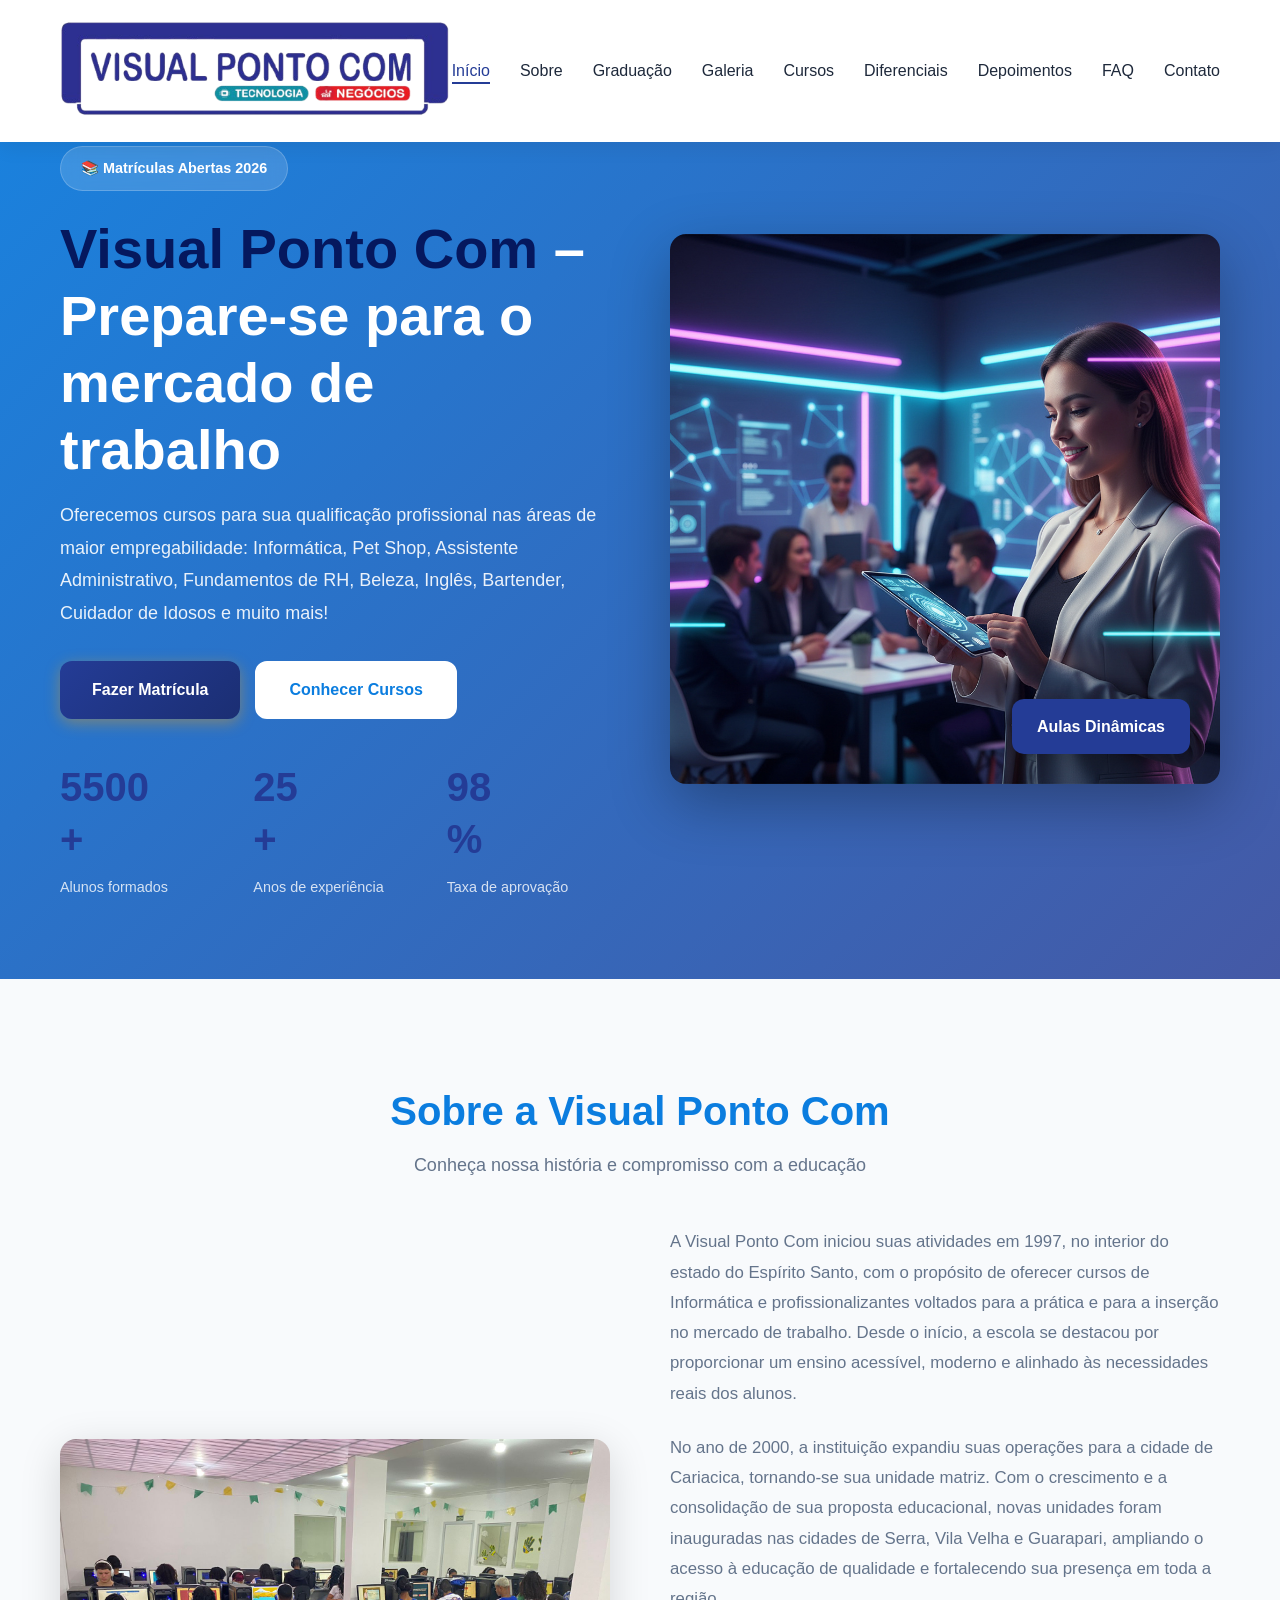
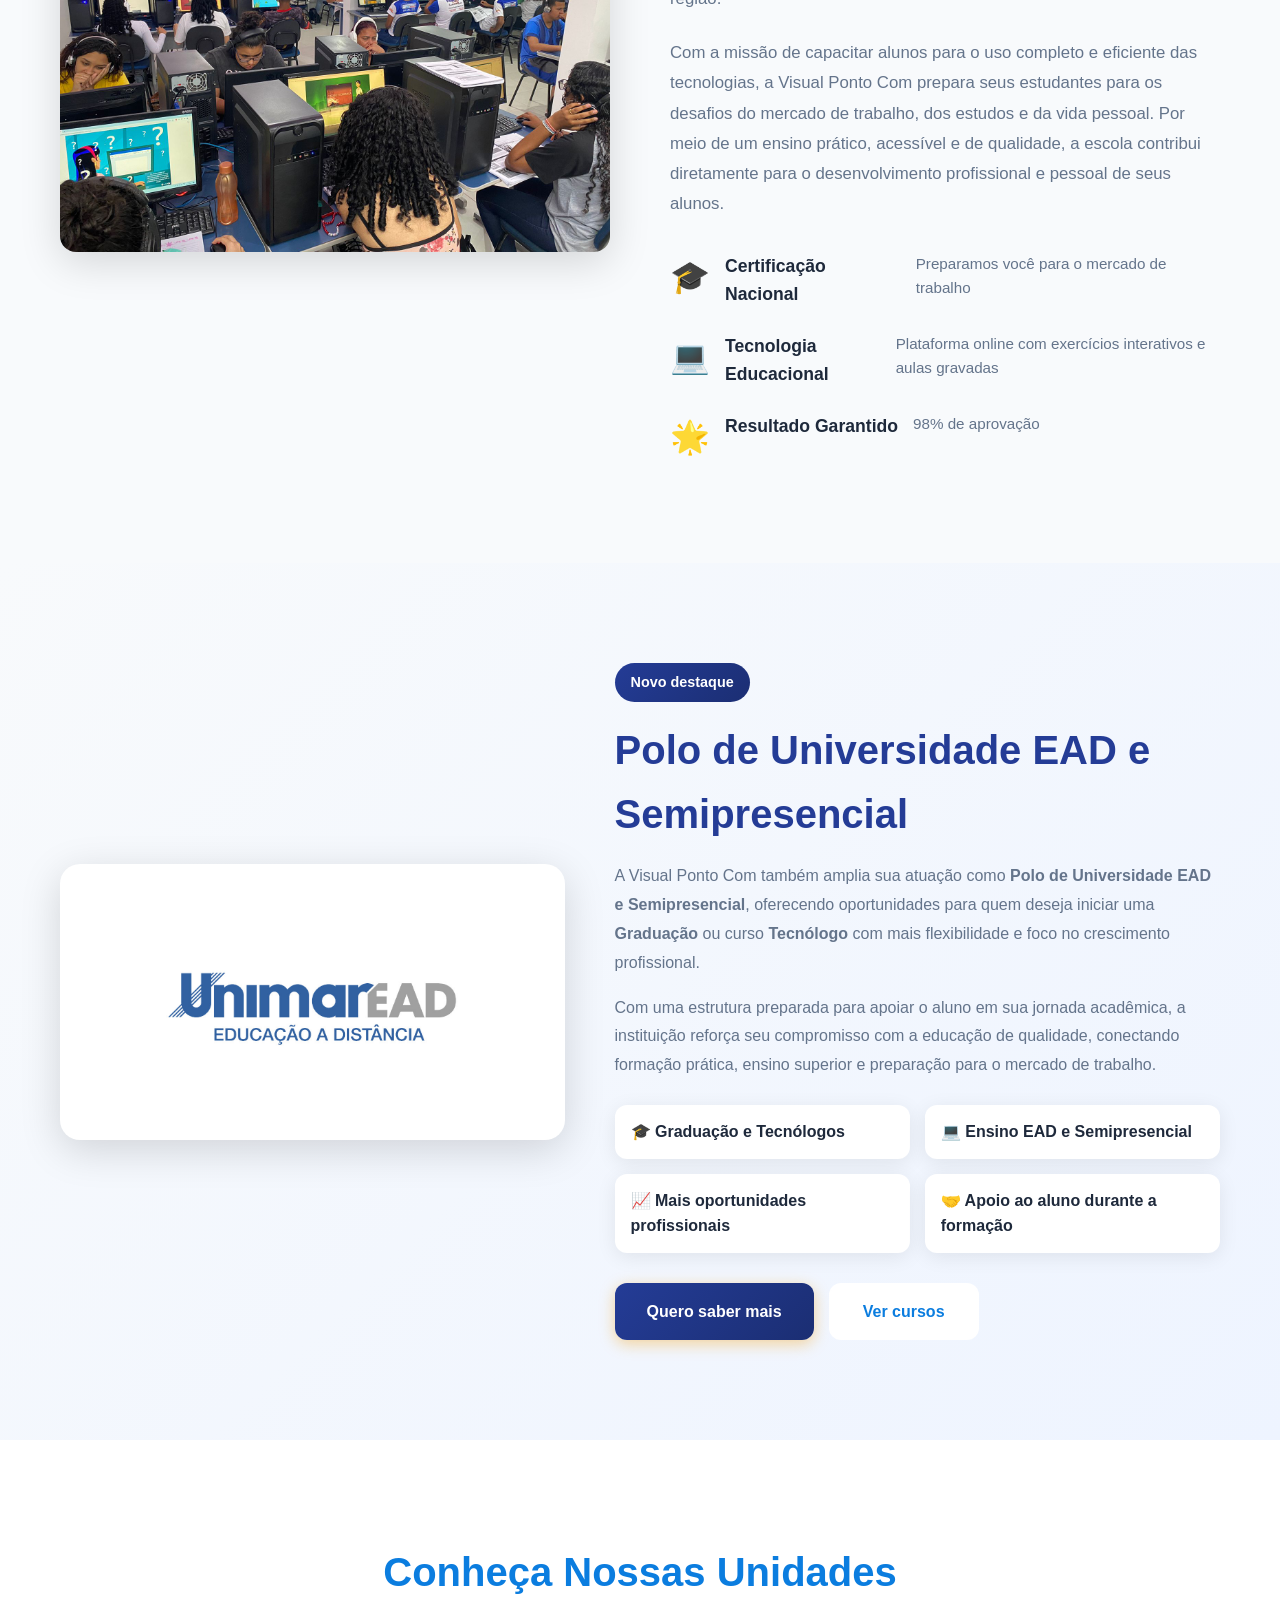
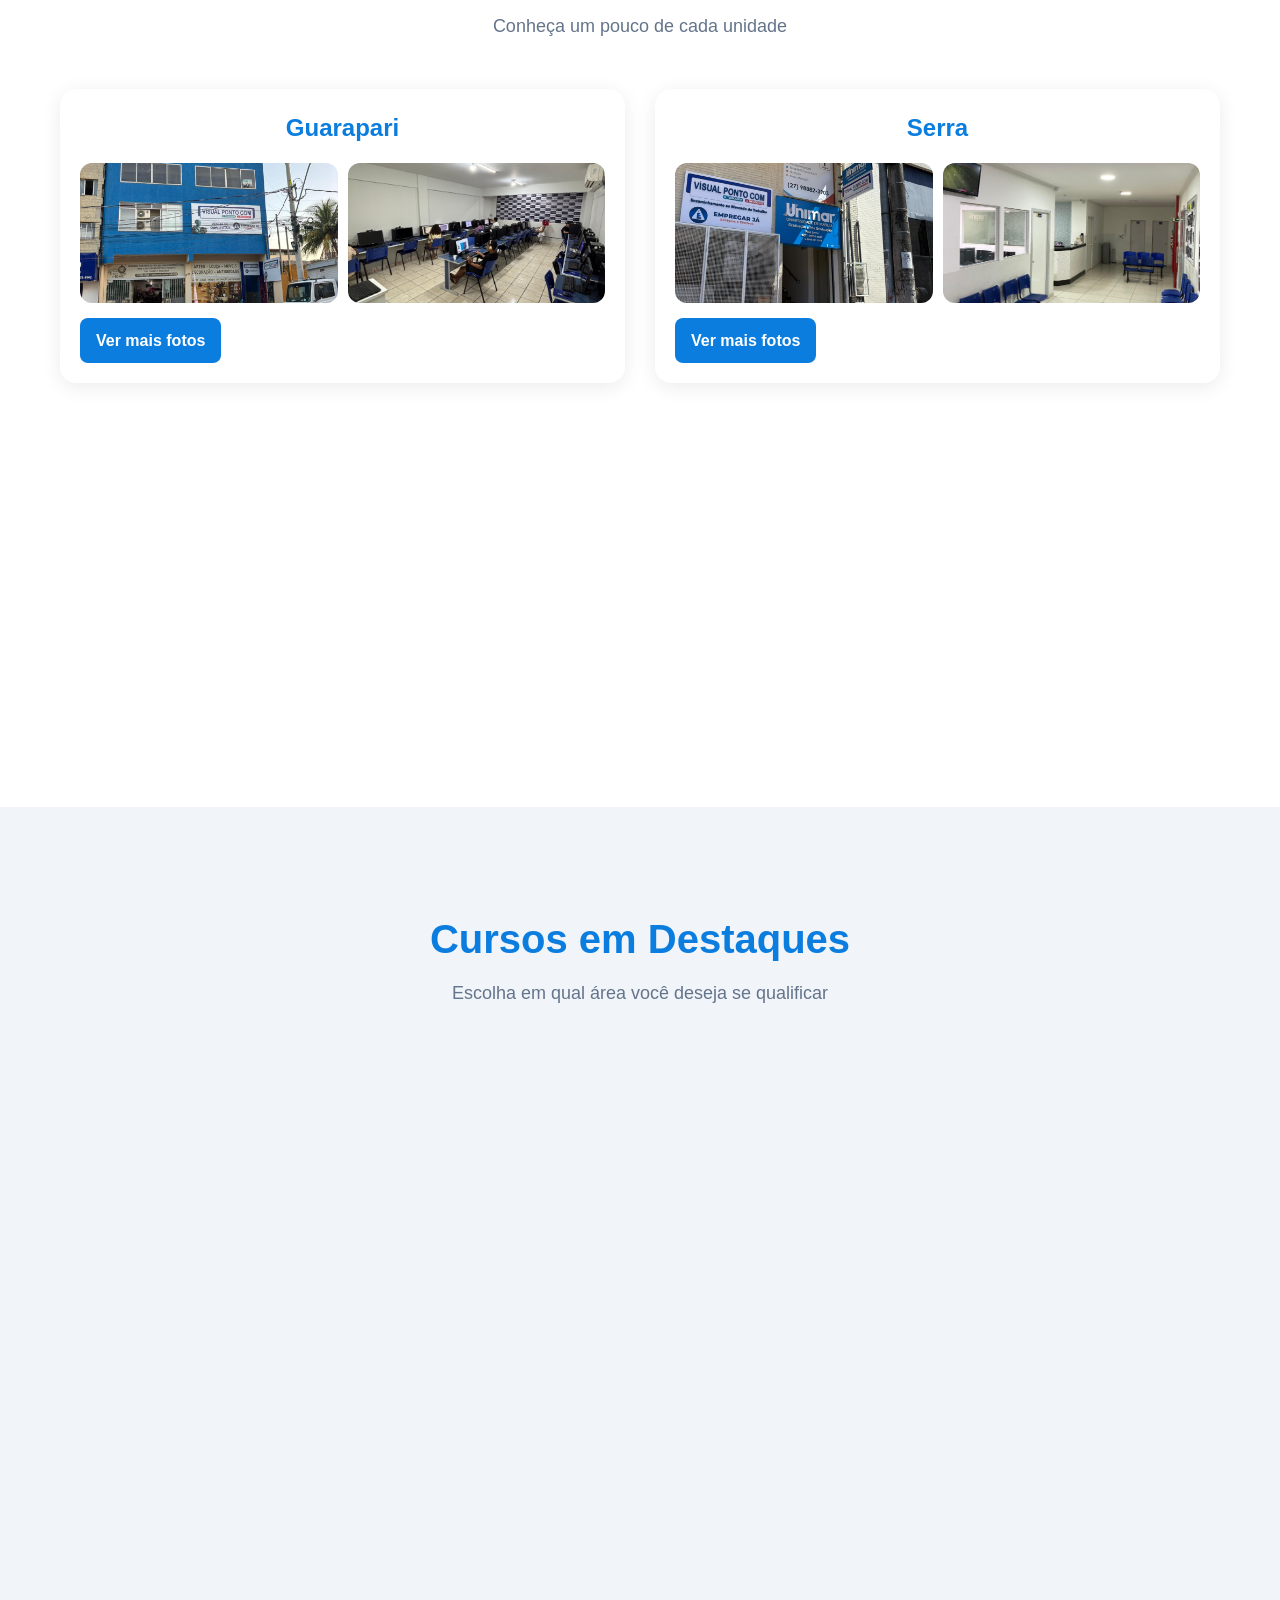
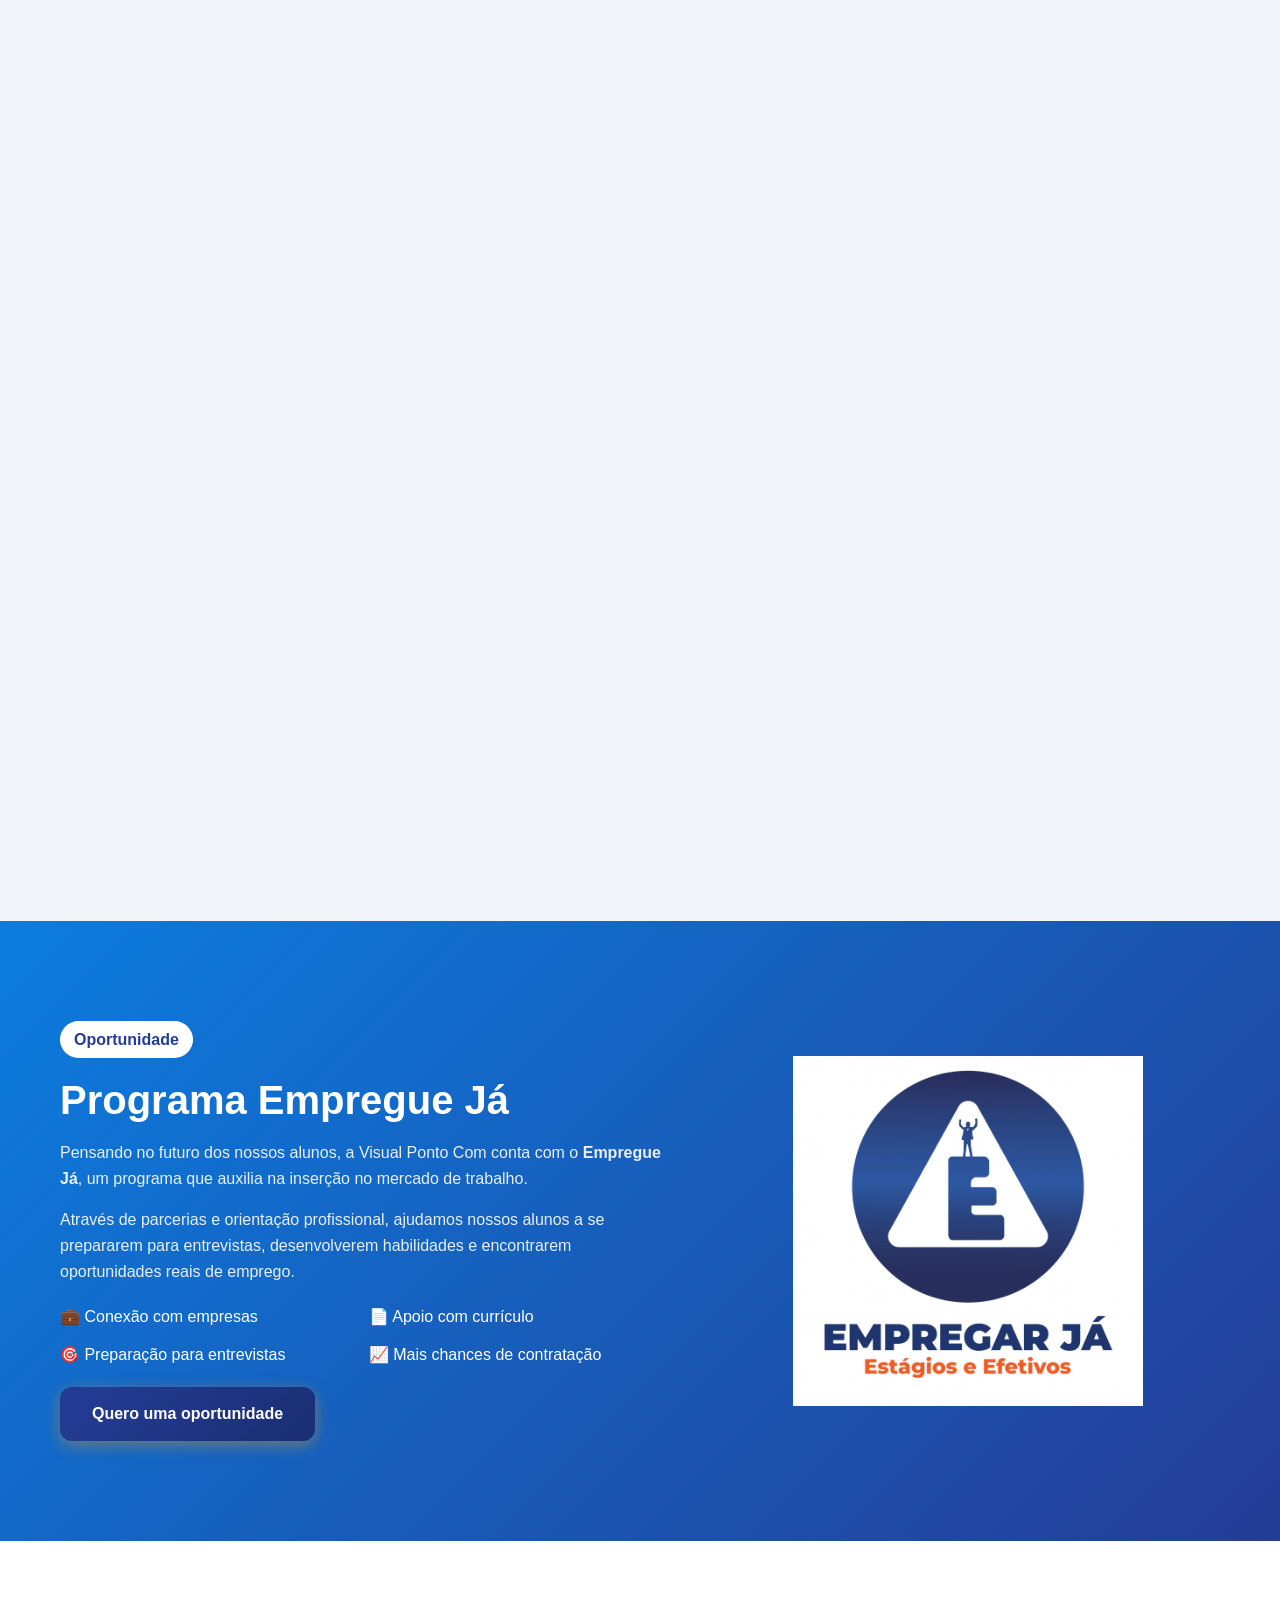
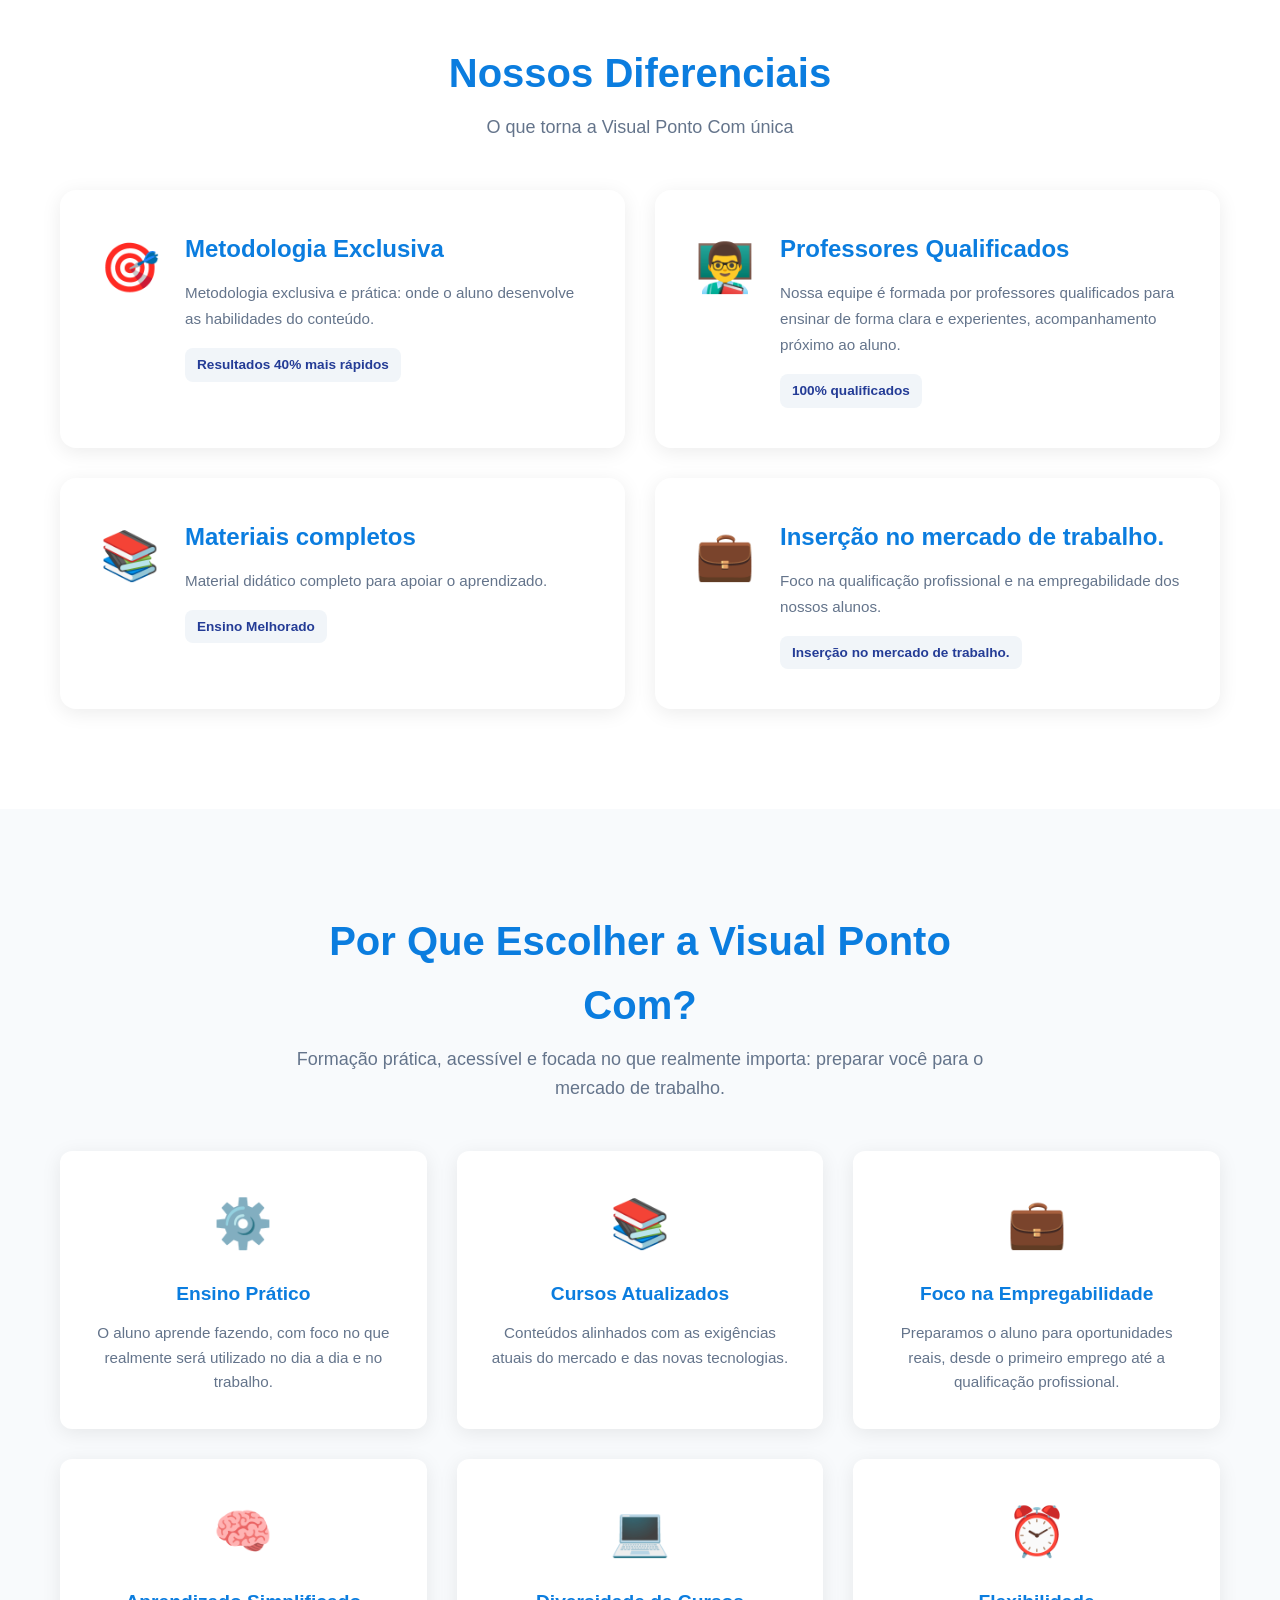
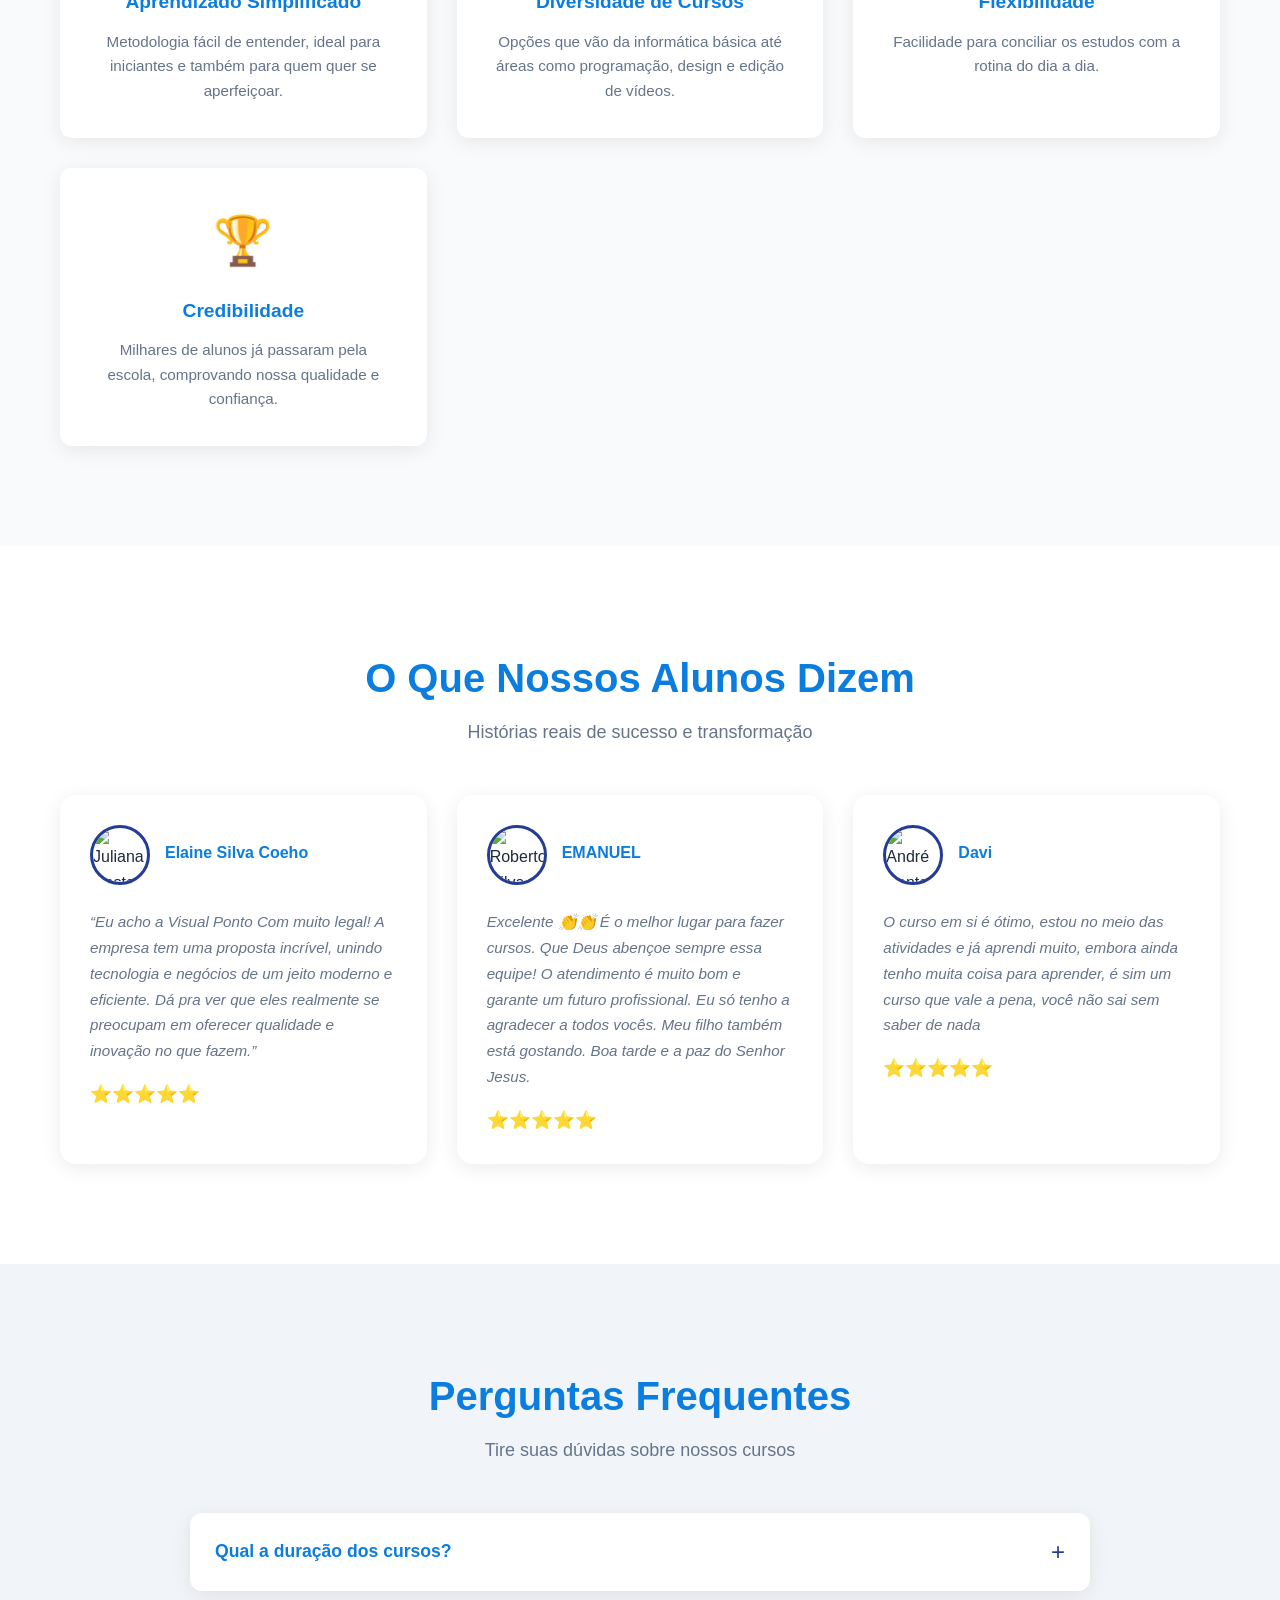
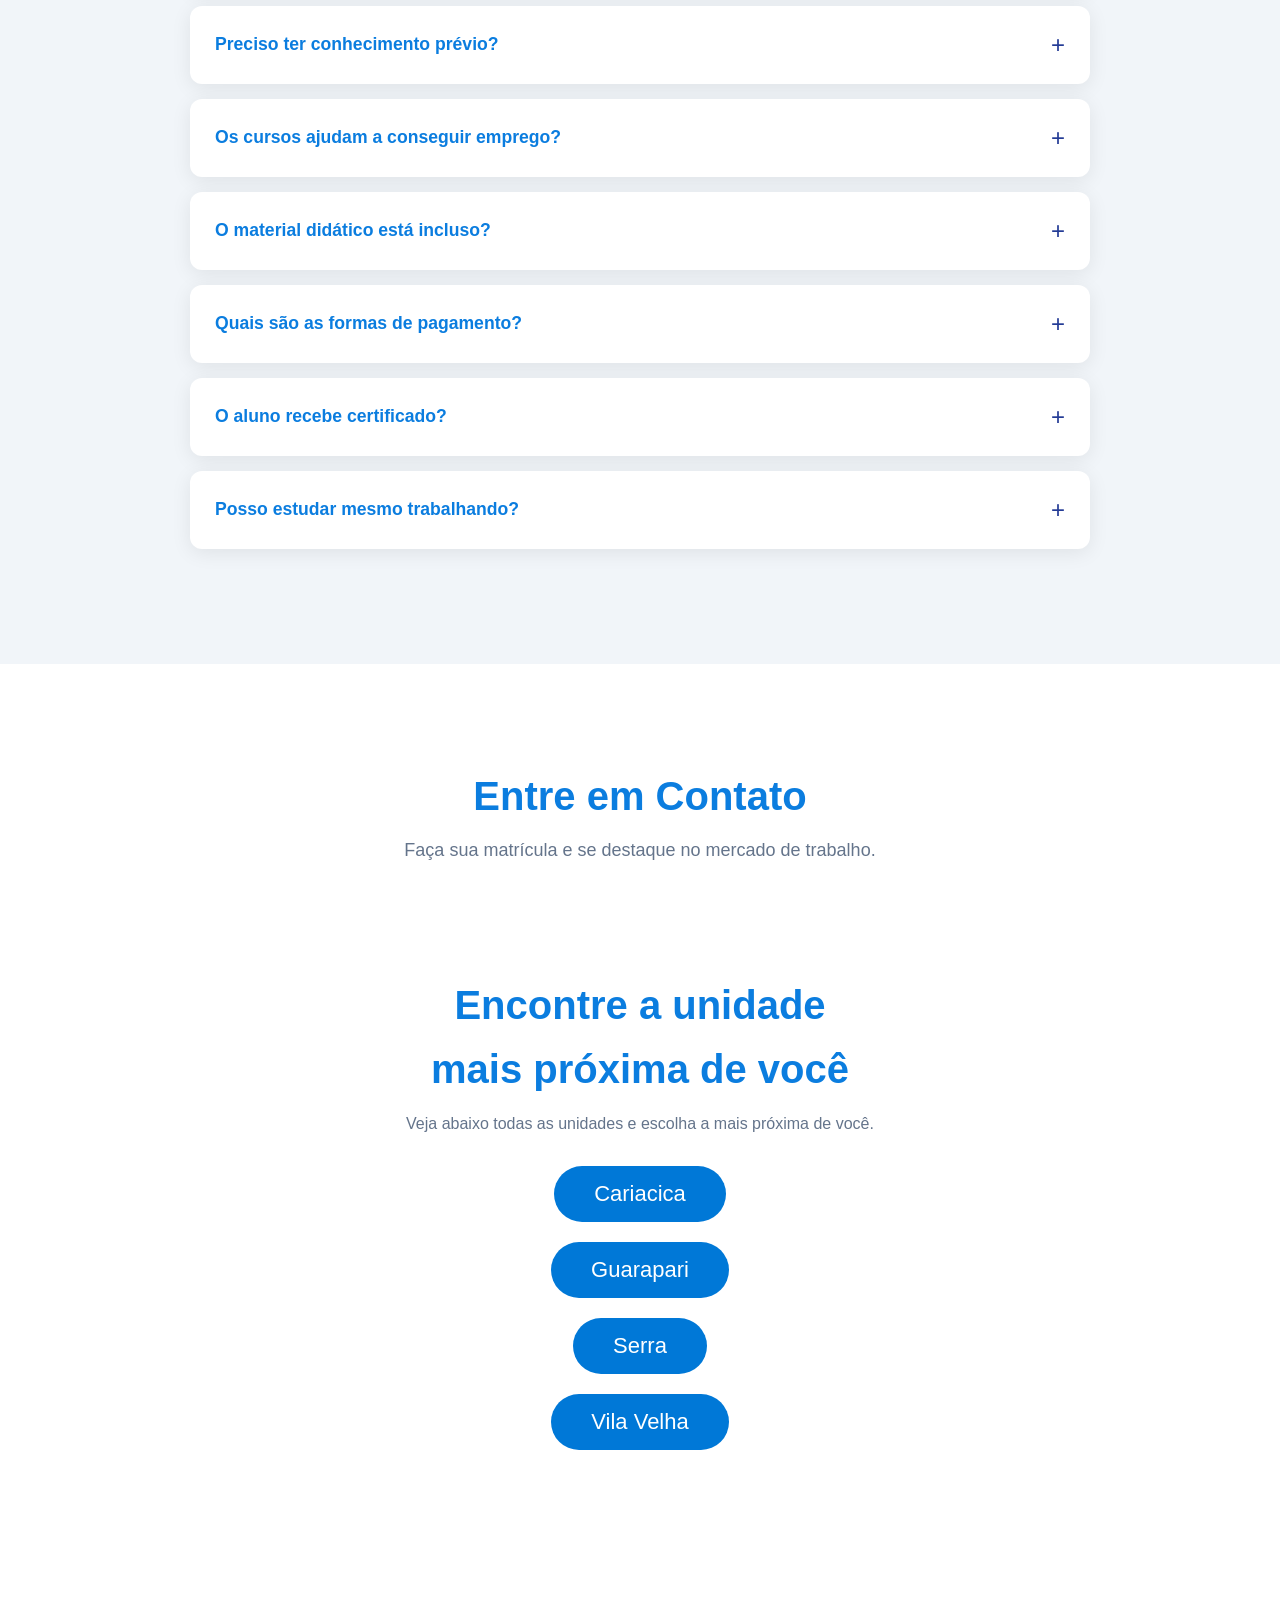
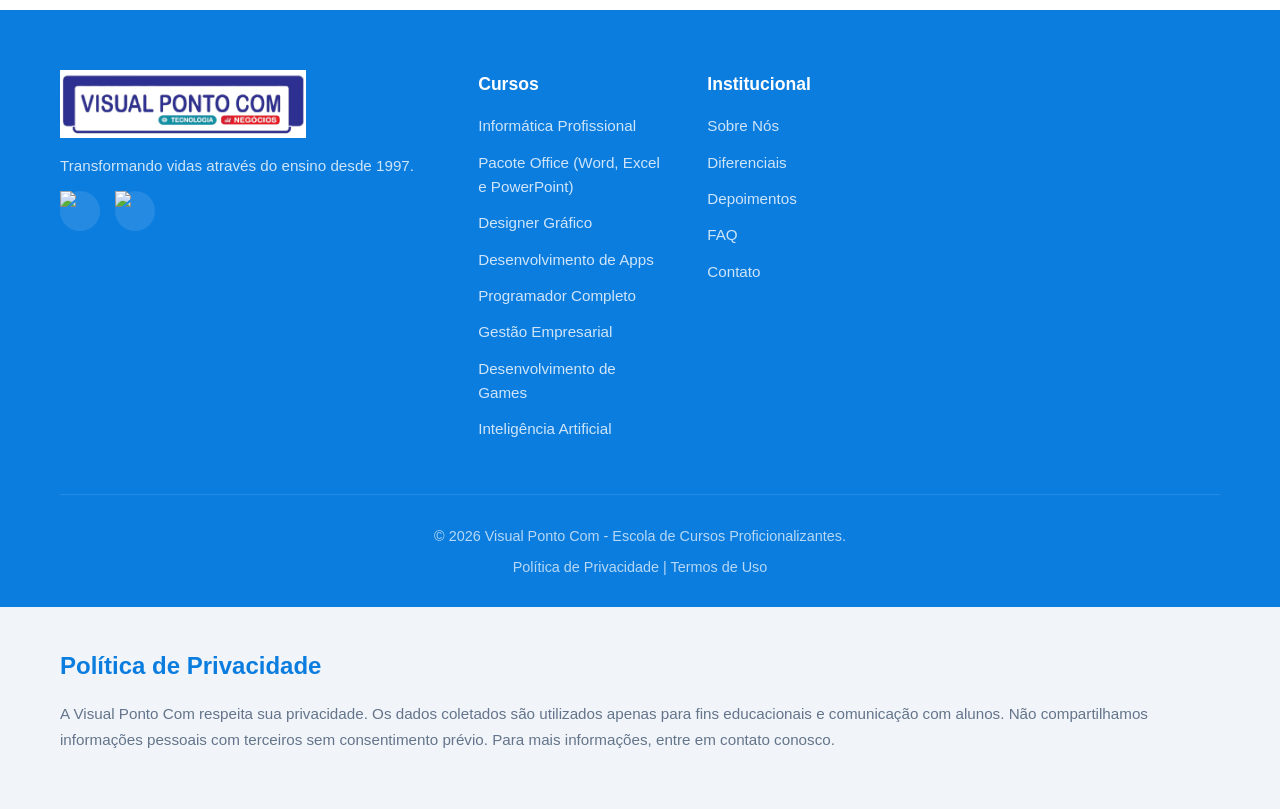
==== index.html @ a36e2332 "correção de erros de portugues" ====
<!DOCTYPE html>
<html lang="pt-BR">

<head>
    <meta charset="UTF-8">
    <meta name="viewport" content="width=device-width, initial-scale=1.0">
    <meta name="description"
        content="Visual Ponto Com - Escola de Cursos Profissionalizantes. Aprenda Inglês, Beleza, Informática, Concursos Públicos, Espanhol e muito mais com metodologia exclusiva e professores qualificados.">
    <title>Visual Ponto Com</title>
    <link rel="stylesheet" href="style.css">
</head>

<body>
    <!-- ========== HEADER ========== -->
    <header class="header" id="header">
        <div class="container">
            <nav class="nav">
                <!-- EDITÁVEL: Nome do negócio/logo -->
                <a href="#inicio" class="logo"> <img class="logo-header" src="img/Logo visual ponto com.png"></a>

                <button class="nav-toggle" id="navToggle" aria-label="Abrir menu">
                    <span></span>
                    <span></span>
                    <span></span>
                </button>

                <ul class="nav-menu" id="navMenu">
                    <li><a href="#inicio">Início</a></li>
                    <li><a href="#sobre">Sobre</a></li>
                    <li><a href="#polo-ead">Graduação</a></li>
                    <li><a href="#galeria">Galeria</a></li>
                    <li><a href="#servicos">Cursos</a></li>
                    <li><a href="#destaques">Diferenciais</a></li>
                    <li><a href="#depoimentos">Depoimentos</a></li>
                    <li><a href="#faq">FAQ</a></li>
                    <li><a href="#contato">Contato</a></li>
                </ul>
            </nav>
        </div>
    </header>

    <!-- ========== HERO ========== -->
    <!-- Hero com imagem de fundo em tela cheia -->
    <section class="hero" id="inicio">
        <!-- Imagem de fundo do hero -->
        <div class="hero-background">
            <!-- EDITÁVEL: Troque a URL da imagem pela sua própria -->
            <img src="https://images.unsplash.com/photo-1523050854058-8df90110c9f1?w=1920&q=80"
                alt="Estudantes aprendendo cursos" class="hero-bg-image">
            <div class="hero-overlay"></div>
        </div>
        <div class="container">
            <div class="hero-content">
                <br>
                <div class="hero-badge">📚 Matrículas Abertas 2026</div>
                <!-- EDITÁVEL: Título principal -->
                <h1> <strong class="titulo"> Visual Ponto Com </strong>– Prepare-se para o mercado de trabalho</h1>
                <!-- EDITÁVEL: Subtítulo -->
                <p class="hero-subtitle">Oferecemos cursos para sua qualificação profissional
                    nas áreas de maior empregabilidade: Informática,
                    Pet Shop, Assistente Administrativo,
                    Fundamentos de RH, Beleza,
                    Inglês, Bartender, Cuidador de Idosos e muito mais!</p>
                <div class="hero-buttons">
                    <a href="#contato" class="btn btn-primary">Fazer Matrícula</a>
                    <a href="#servicos" class="btn btn-secondary">Conhecer Cursos</a>
                </div>
                <div class="hero-stats">
                    <div class="stat">
                        <span class="stat-number" data-target="5500">0</span><span>+</span>
                        <span class="stat-label">Alunos formados</span>
                    </div>
                    <div class="stat">
                        <span class="stat-number" data-target="25">0</span><span>+</span>
                        <span class="stat-label">Anos de experiência</span>
                    </div>
                    <div class="stat">
                        <span class="stat-number" data-target="98">0</span><span>%</span>
                        <span class="stat-label">Taxa de aprovação</span>
                    </div>
                </div>
            </div>
            <div class="hero-visual">
                <!-- Imagem circular em destaque -->
                <div class="hero-image-container">
                    <img src="img/Img principal.jpg" alt="Estudantes em sala de aula" class="hero-main-image">
                    <div class="floating-badge">Aulas Dinâmicas</div>
                </div>
            </div>
        </div>
    </section>

    <!-- ========== SOBRE ========== -->
    <!-- Seção sobre com imagem do estabelecimento -->
    <section class="sobre" id="sobre">
        <div class="container">
            <div class="section-header">
                <h2>Sobre a Visual Ponto Com</h2>
                <p>Conheça nossa história e compromisso com a educação</p>
            </div>
            <div class="sobre-content">
                <!-- Imagem da escola/professores -->
                <div class="sobre-image">
                    <!-- EDITÁVEL: Imagem do estabelecimento ou equipe -->
                    <img src="img/Sobre.jpeg" alt="Professores e alunos na Global Languages">
                </div>
                <div class="sobre-info">
                    <div class="sobre-text">
                        <!-- EDITÁVEL: Texto sobre o negócio -->
                        <p>A Visual Ponto Com iniciou suas atividades em 1997, no interior do estado do Espírito Santo,
                            com o propósito de oferecer cursos de Informática e profissionalizantes voltados para a
                            prática e para a inserção no mercado de trabalho. Desde o início, a escola se destacou por
                            proporcionar um ensino acessível, moderno e alinhado às necessidades reais dos alunos.</p>
                        <p>No ano de 2000, a instituição expandiu suas operações para a cidade de Cariacica, tornando-se
                            sua unidade matriz. Com o crescimento e a consolidação de sua proposta educacional, novas
                            unidades foram inauguradas nas cidades de Serra, Vila Velha e Guarapari, ampliando o acesso
                            à educação de qualidade e fortalecendo sua presença em toda a região.</p>
                        <p>Com a missão de capacitar alunos para o uso completo e eficiente das tecnologias, a Visual
                            Ponto Com prepara seus estudantes para os desafios do mercado de trabalho, dos estudos e da
                            vida pessoal. Por meio de um ensino prático, acessível e de qualidade, a escola contribui
                            diretamente para o desenvolvimento profissional e pessoal de seus alunos.</p>
                    </div>
                    <div class="sobre-features">
                        <div class="feature">
                            <div class="feature-icon">🎓</div>
                            <h3>Certificação Nacional</h3>
                            <p>Preparamos você para o mercado de trabalho</p>
                        </div>
                        <div class="feature">
                            <div class="feature-icon">💻</div>
                            <h3>Tecnologia Educacional</h3>
                            <p>Plataforma online com exercícios interativos e aulas gravadas</p>
                        </div>
                        <div class="feature">
                            <div class="feature-icon">🌟</div>
                            <h3>Resultado Garantido</h3>
                            <p>98% de aprovação</p>
                        </div>
                    </div>
                </div>
            </div>
        </div>
    </section>

    <!-- ========== POLO EAD ========== -->
    <section class="polo-ead" id="polo-ead">
        <div class="container">
            <div class="polo-ead-content">
                <div class="polo-ead-image">
                    <img src="img/Unimar.jpg" alt="Polo de Universidade EAD e Semipresencial">
                </div>

                <div class="polo-ead-info">
                    <span class="polo-ead-badge">Novo destaque</span>
                    <h2>Polo de Universidade EAD e Semipresencial</h2>

                    <p>
                        A Visual Ponto Com também amplia sua atuação como <strong>Polo de Universidade EAD e
                            Semipresencial</strong>,
                        oferecendo oportunidades para quem deseja iniciar uma <strong>Graduação</strong> ou curso
                        <strong>Tecnólogo</strong> com mais flexibilidade e foco no crescimento profissional.
                    </p>

                    <p>
                        Com uma estrutura preparada para apoiar o aluno em sua jornada acadêmica, a instituição reforça
                        seu compromisso com a educação de qualidade, conectando formação prática, ensino superior e
                        preparação para o mercado de trabalho.
                    </p>

                    <div class="polo-ead-topicos">
                        <div class="topico">🎓 Graduação e Tecnólogos</div>
                        <div class="topico">💻 Ensino EAD e Semipresencial</div>
                        <div class="topico">📈 Mais oportunidades profissionais</div>
                        <div class="topico">🤝 Apoio ao aluno durante a formação</div>
                    </div>

                    <div class="polo-ead-buttons">
                        <a href="#contato" class="btn btn-primary">Quero saber mais</a>
                        <a href="#servicos" class="btn btn-secondary">Ver cursos</a>
                    </div>
                </div>
            </div>
        </div>
    </section>

    <!-- ========== GALERIA ========== -->
    <section class="galeria" id="galeria">
        <div class="container">
            <div class="section-header">
                <h2>Conheça Nossas Unidades</h2>
                <p>Conheça um pouco de cada unidade</p>
            </div>

            <div class="polos-grid">

                <!-- Polo Guarapari -->
                <div class="polo-card">
                    <h3>Guarapari</h3>
                    <div class="mini-galeria" id="galeria-guarapari"></div>
                    <a href="galeria.html#guarapari" class="btn-ver-mais">Ver mais fotos</a>
                </div>

                <!-- Polo Serra -->
                <div class="polo-card">
                    <h3>Serra</h3>
                    <div class="mini-galeria" id="galeria-serra"></div>
                    <a href="galeria.html#serra" class="btn-ver-mais">Ver mais fotos</a>
                </div>

                <!-- Polo Cariacica -->
                <div class="polo-card">
                    <h3>Cariacica</h3>
                    <div class="mini-galeria" id="galeria-cariacica"></div>
                    <a href="galeria.html#cariacica" class="btn-ver-mais">Ver mais fotos</a>
                </div>

                <!-- Polo Vila Velha -->
                <div class="polo-card">
                    <h3>Vila Velha</h3>
                    <div class="mini-galeria" id="galeria-vilavelha"></div>
                    <a href="galeria.html#vilavelha" class="btn-ver-mais">Ver mais fotos</a>
                </div>

            </div>
        </div>
    </section>

    <!-- ========== SERVIÇOS / CURSOS ========== -->
    <!-- Cards de cursos com imagens reais -->
    <section class="servicos" id="servicos">
        <div class="container">
            <div class="section-header">
                <h2>Cursos em Destaques</h2>
                <p>Escolha em qual área você deseja se qualificar</p>
            </div>
            <div class="servicos-grid">
                <!-- EDITÁVEL: Cards de cursos com imagens -->
                <div class="servico-card">
                    <div class="servico-image">
                        <!-- EDITÁVEL: Imagem do curso -->
                        <img src="img/Informatica Proficional.png" alt="Curso de Informática Profissional">
                    </div>
                    <div class="servico-content">
                        <h3>Informática Profissional</h3>
                        <p>Formação completa para quem deseja dominar o uso do computador, desde o básico até
                            ferramentas essenciais para o dia a dia e trabalho.</p>

                    </div>
                </div>
                <div class="servico-card">
                    <div class="servico-image">
                        <img src="img/Pacote office.png" alt="Curso do Pacote Office">
                    </div>
                    <div class="servico-content">
                        <h3>Pacote Office (Word, Excel e PowerPoint)</h3>
                        <p>Desenvolvimento de habilidades para criação de documentos, planilhas e apresentações
                            profissionais.</p>

                    </div>
                </div>
                <div class="servico-card">
                    <div class="servico-image">
                        <img src="img/designer grafico.png" alt="Curso de Edição de Vídeo">
                    </div>
                    <div class="servico-content">
                        <h3>Designer Gráfico</h3>
                        <p>Curso voltado para produção e edição de vídeos para redes sociais, empresas e projetos
                            pessoais.</p>

                    </div>
                </div>

                <div class="servico-card">
                    <div class="servico-image">
                        <img src="img/Desenvolvedor de aplicativos.png" alt="Curso de Desenvolvimento de Apps">
                    </div>
                    <div class="servico-content">
                        <h3>Desenvolvimento de Apps</h3>
                        <p>Aprenda lógica de programação e desenvolvimento mobile com tecnologias como Cordova, Angular
                            e Ionic.</p>
                    </div>
                </div>
                <div class="servico-card">
                    <div class="servico-image">
                        <img src="img/Programador completo.png" alt="Curso de Programador">
                    </div>
                    <div class="servico-content">
                        <h3>Programador Completo</h3>
                        <p>Do básico ao avançado, aprenda a criar sistemas e aplicações com aulas práticas e certificado
                            reconhecido.</p>
                    </div>
                </div>
                <div class="servico-card">
                    <div class="servico-image">
                        <img src="img/Gestao empresarial.png" alt="Curso de Gestão Empresarial">
                    </div>
                    <div class="servico-content">
                        <h3>Gestão Empresarial</h3>
                        <p>Desenvolva habilidades administrativas, pacote Office e gestão de negócios com foco no
                            mercado de trabalho.</p>
                    </div>
                </div>
                <div class="servico-card">
                    <div class="servico-image">
                        <img src="img/Programador de games.png" alt="Curso de Games">
                    </div>
                    <div class="servico-content">
                        <h3>Desenvolvimento de Games</h3>
                        <p>Aprenda a criar jogos e desenvolva habilidades como lógica, criatividade e trabalho em
                            equipe.</p>
                    </div>
                </div>
                <div class="servico-card">
                    <div class="servico-image">
                        <img src="img/IA.png" alt="Curso de Inteligência Artificial">
                    </div>
                    <div class="servico-content">
                        <h3>Inteligência Artificial</h3>
                        <p>Aprenda a usar ferramentas de IA para aumentar produtividade e aplicar no mercado de
                            trabalho.</p>
                    </div>
                </div>



            </div>
        </div>
        </div>


    </section>
    <!-- ========== EMPREGUE JÁ ========== -->
    <section class="empregue-ja" id="empregue-ja">
        <div class="container">
            <div class="empregue-content">

                <div class="empregue-info">
                    <span class="empregue-badge">Oportunidade</span>
                    <h2>Programa Empregue Já</h2>

                    <p>
                        Pensando no futuro dos nossos alunos, a Visual Ponto Com conta com o
                        <strong>Empregue Já</strong>, um programa que auxilia na inserção no mercado de trabalho.
                    </p>

                    <p>
                        Através de parcerias e orientação profissional, ajudamos nossos alunos a
                        se prepararem para entrevistas, desenvolverem habilidades e encontrarem
                        oportunidades reais de emprego.
                    </p>

                    <div class="empregue-topicos">
                        <div>💼 Conexão com empresas</div>
                        <div>📄 Apoio com currículo</div>
                        <div>🎯 Preparação para entrevistas</div>
                        <div>📈 Mais chances de contratação</div>
                    </div>

                    <a href="#contato" class="btn btn-primary">Quero uma oportunidade</a>
                </div>

                <div class="empregue-image">
                    <img src="img/empregue ja.jpeg" alt="Programa Empregue Já">
                </div>

            </div>
        </div>
    </section>

    <!-- ========== DIFERENCIAIS ========== -->
    <!-- Seção de diferenciais -->
    <section class="destaques" id="destaques">
        <div class="container">
            <div class="section-header">
                <h2>Nossos Diferenciais</h2>
                <p>O que torna a Visual Ponto Com única</p>
            </div>
            <div class="destaques-grid">
                <div class="destaque-card">
                    <div class="destaque-icon">🎯</div>
                    <div class="destaque-content">
                        <h3>Metodologia Exclusiva</h3>
                        <p>Metodologia exclusiva e prática: onde o aluno desenvolve as habilidades do conteúdo.</p>
                        <span class="destaque-badge">Resultados 40% mais rápidos</span>
                    </div>
                </div>
                <div class="destaque-card">
                    <div class="destaque-icon">👨‍🏫</div>
                    <div class="destaque-content">
                        <h3>Professores Qualificados</h3>
                        <p>Nossa equipe é formada por professores qualificados para ensinar de forma clara e
                            experientes, acompanhamento próximo ao aluno.</p>
                        <span class="destaque-badge">100% qualificados</span>
                    </div>
                </div>

                <div class="destaque-card">
                    <div class="destaque-icon">📚</div>
                    <div class="destaque-content">
                        <h3>Materiais completos</h3>
                        <p>Material didático completo para apoiar o aprendizado.</p>
                        <span class="destaque-badge">Ensino Melhorado</span>
                    </div>
                </div>
                <div class="destaque-card">
                    <div class="destaque-icon">💼</div>
                    <div class="destaque-content">
                        <h3>Inserção no mercado de trabalho.</h3>
                        <p>Foco na qualificação profissional e na empregabilidade dos nossos alunos.</p>
                        <span class="destaque-badge">Inserção no mercado de trabalho.</span>
                    </div>
                </div>
            </div>
        </div>
    </section>

    <!-- ========== BENEFÍCIOS ========== -->
    <section class="beneficios">
        <div class="container">

            <div class="section-header">
                <h2>Por Que Escolher a Visual Ponto Com?</h2>
                <p>Formação prática, acessível e focada no que realmente importa: preparar você para o mercado de
                    trabalho.</p>
            </div>

            <div class="beneficios-grid">

                <div class="beneficio-card">
                    <div class="beneficio-icon">⚙️</div>
                    <h3>Ensino Prático</h3>
                    <p>O aluno aprende fazendo, com foco no que realmente será utilizado no dia a dia e no trabalho.</p>
                </div>

                <div class="beneficio-card">
                    <div class="beneficio-icon">📚</div>
                    <h3>Cursos Atualizados</h3>
                    <p>Conteúdos alinhados com as exigências atuais do mercado e das novas tecnologias.</p>
                </div>

                <div class="beneficio-card">
                    <div class="beneficio-icon">💼</div>
                    <h3>Foco na Empregabilidade</h3>
                    <p>Preparamos o aluno para oportunidades reais, desde o primeiro emprego até a qualificação
                        profissional.</p>
                </div>

                <div class="beneficio-card">
                    <div class="beneficio-icon">🧠</div>
                    <h3>Aprendizado Simplificado</h3>
                    <p>Metodologia fácil de entender, ideal para iniciantes e também para quem quer se aperfeiçoar.</p>
                </div>

                <div class="beneficio-card">
                    <div class="beneficio-icon">💻</div>
                    <h3>Diversidade de Cursos</h3>
                    <p>Opções que vão da informática básica até áreas como programação, design e edição de vídeos.</p>
                </div>

                <div class="beneficio-card">
                    <div class="beneficio-icon">⏰</div>
                    <h3>Flexibilidade</h3>
                    <p>Facilidade para conciliar os estudos com a rotina do dia a dia.</p>
                </div>

                <div class="beneficio-card">
                    <div class="beneficio-icon">🏆</div>
                    <h3>Credibilidade</h3>
                    <p>Milhares de alunos já passaram pela escola, comprovando nossa qualidade e confiança.</p>
                </div>

            </div>
        </div>
    </section>
    <!-- ========== DEPOIMENTOS ========== -->
    <!-- Seção de depoimentos com fotos reais dos alunos -->
    <section class="depoimentos" id="depoimentos">
        <div class="container">
            <div class="section-header">
                <h2>O Que Nossos Alunos Dizem</h2>
                <p>Histórias reais de sucesso e transformação</p>
            </div>
            <div class="depoimentos-grid">
                <!-- EDITÁVEL: Depoimentos dos alunos com fotos -->
                <div class="depoimento-card">
                    <div class="depoimento-header">
                        <div class="avatar-image">
                            <!-- EDITÁVEL: Foto do aluno -->
                            <img src="https://images.unsplash.com/photo-1438761681033-6461ffad8d80?w=100&q=80"
                                alt="Juliana Costa">
                        </div>
                        <div class="depoimento-info">
                            <h4>Elaine Silva Coeho</h4>
                            <span></span>
                        </div>
                    </div>
                    <p>“Eu acho a Visual Ponto Com muito legal! A empresa tem uma proposta incrível, unindo tecnologia e
                        negócios de um jeito moderno e eficiente. Dá pra ver que eles realmente se preocupam em oferecer
                        qualidade e inovação no que fazem.”</p>
                    <div class="depoimento-stars">⭐⭐⭐⭐⭐</div>
                </div>
                <div class="depoimento-card">
                    <div class="depoimento-header">
                        <div class="avatar-image">
                            <img src="https://images.unsplash.com/photo-1472099645785-5658abf4ff4e?w=100&q=80"
                                alt="Roberto Silva">
                        </div>
                        <div class="depoimento-info">
                            <h4>EMANUEL</h4>
                            <span></span>
                        </div>
                    </div>
                    <p>Excelente 👏👏 É o melhor lugar para fazer cursos. Que Deus abençoe sempre essa equipe! O
                        atendimento é muito bom e garante um futuro profissional. Eu só tenho a agradecer a todos vocês.
                        Meu filho também está gostando. Boa tarde e a paz do Senhor Jesus.</p>
                    <div class="depoimento-stars">⭐⭐⭐⭐⭐</div>
                </div>
                <div class="depoimento-card">
                    <div class="depoimento-header">
                        <div class="avatar-image">
                            <img src="https://images.unsplash.com/photo-1507003211169-0a1dd7228f2d?w=100&q=80"
                                alt="André Santos">
                        </div>
                        <div class="depoimento-info">
                            <h4>Davi</h4>
                            <span></span>
                        </div>
                    </div>
                    <p>O curso em si é ótimo, estou no meio das atividades e já aprendi muito, embora ainda tenho muita
                        coisa para aprender, é sim um curso que vale a pena, você não sai sem saber de nada</p>
                    <div class="depoimento-stars">⭐⭐⭐⭐⭐</div>
                </div>
            </div>
        </div>
    </section>

    <!-- ========== FAQ ========== -->
    <section class="faq" id="faq">
        <div class="container">
            <div class="section-header">
                <h2>Perguntas Frequentes</h2>
                <p>Tire suas dúvidas sobre nossos cursos</p>
            </div>
            <div class="faq-list">
                <!-- EDITÁVEL: Perguntas e respostas -->
                <div class="faq-list">
                    <div class="faq-item">
                        <button class="faq-question">
                            Qual a duração dos cursos?
                            <span class="faq-icon">+</span>
                        </button>
                        <div class="faq-answer">
                            <p>
                                Nossos cursos possuem durações variadas, de acordo com a área escolhida e o nível de
                                aprendizado.
                                Temos opções mais rápidas para quem busca qualificação imediata e formações mais
                                completas para quem
                                deseja se especializar. Nossa equipe orienta cada aluno para escolher o melhor curso de
                                acordo com seus objetivos.
                            </p>
                        </div>
                    </div>

                    <div class="faq-item">
                        <button class="faq-question">
                            Preciso ter conhecimento prévio?
                            <span class="faq-icon">+</span>
                        </button>
                        <div class="faq-answer">
                            <p>
                                Não. Nossos cursos são preparados para atender desde iniciantes até alunos mais
                                avançados.
                                Você pode começar do zero e evoluir no seu ritmo com acompanhamento dos professores.
                            </p>
                        </div>
                    </div>

                    <div class="faq-item">
                        <button class="faq-question">
                            Os cursos ajudam a conseguir emprego?
                            <span class="faq-icon">+</span>
                        </button>
                        <div class="faq-answer">
                            <p>
                                Sim. Nossos cursos são voltados para a prática e para as necessidades do mercado de
                                trabalho.
                                Além disso, a Visual Ponto Com busca preparar o aluno para conquistar mais oportunidades
                                profissionais.
                            </p>
                        </div>
                    </div>

                    <div class="faq-item">
                        <button class="faq-question">
                            O material didático está incluso?
                            <span class="faq-icon">+</span>
                        </button>
                        <div class="faq-answer">
                            <p>
                                Sim. O aluno não paga pelo material didático, pois ele já está incluso no curso,
                                garantindo mais praticidade e economia.
                            </p>
                        </div>
                    </div>

                    <div class="faq-item">
                        <button class="faq-question">
                            Quais são as formas de pagamento?
                            <span class="faq-icon">+</span>
                        </button>
                        <div class="faq-answer">
                            <p>
                                Oferecemos pagamento facilitado através do carnê da Visual Ponto Com,
                                tornando o acesso aos cursos mais simples e acessível.
                                Para mais informações, nossa equipe está pronta para orientar você.
                            </p>
                        </div>
                    </div>

                    <div class="faq-item">
                        <button class="faq-question">
                            O aluno recebe certificado?
                            <span class="faq-icon">+</span>
                        </button>
                        <div class="faq-answer">
                            <p>
                                Sim. Ao concluir o curso, o aluno recebe certificado,
                                que pode ser utilizado para comprovação de qualificação profissional.
                            </p>
                        </div>
                    </div>

                    <div class="faq-item">
                        <button class="faq-question">
                            Posso estudar mesmo trabalhando?
                            <span class="faq-icon">+</span>
                        </button>
                        <div class="faq-answer">
                            <p>
                                Sim. Nossos cursos são pensados para se adaptar à rotina do aluno,
                                permitindo conciliar estudos, trabalho e desenvolvimento profissional.
                            </p>
                        </div>
                    </div>
                </div>
            </div>
    </section>

    <!-- ========== CONTATO ========== -->
    <section class="contato" id="contato">
        <div class="container">
            <div class="section-header">
                <h2>Entre em Contato</h2>
                <p>Faça sua matrícula e se destaque no mercado de trabalho.</p>
            </div>
            <section id="unidades" class="unidades">
                <div class="unidades-container">

                    <h2 class="unidades-titulo">
                        Encontre a unidade<br>mais próxima de você
                    </h2>

                    <p class="unidades-descricao">
                        Veja abaixo todas as unidades e escolha a mais próxima de você.
                    </p>

                    <div class="unidades-lista">

                        <!-- Cariacica -->
                        <div class="unidade-item">
                            <button class="unidade-botao">Cariacica</button>
                            <div class="unidade-conteudo">
                                <div class="unidade-card">
                                    <h3>Cariacica</h3>

                                    <p><strong>Endereço:</strong> Av. Expedito Garcia, 559</p>
                                    <p><strong>Telefone:</strong> (27) 99731-5612</p>
                                    <p><strong>Telefone fixo:</strong> (27) 3396-0195</p>

                                    <a href="https://wa.me/5527997315612" target="_blank" class="botao-whatsapp">
                                        WhatsApp
                                    </a>

                                    <iframe
                                        src="https://www.google.com/maps/embed?pb=!1m18!1m12!1m3!1d3741.01151231807!2d-40.38555062396244!3d-20.341143081141674!2m3!1f0!2f0!3f0!3m2!1i1024!2i768!4f13.1!3m3!1m2!1s0xb83eacceaacbb1%3A0xb013e8cdb615739a!2sVisual%20Ponto%20Com!5e0!3m2!1spt-BR!2sbr!4v1775086191961!5m2!1spt-BR!2sbr"></iframe>
                                </div>
                            </div>
                        </div>

                        <!-- Guarapari -->
                        <div class="unidade-item">
                            <button class="unidade-botao">Guarapari</button>
                            <div class="unidade-conteudo">
                                <div class="unidade-card">
                                    <h3>Guarapari</h3>

                                    <p><strong>Endereço:</strong>R. José Barcelos de Matos, 305</p>
                                    <p><strong>Telefone:</strong> (27) 99871-5135</p>


                                    <a href="https://wa.me/5527998715135" target="_blank" class="botao-whatsapp">
                                        WhatsApp
                                    </a>

                                    <iframe
                                        src="https://www.google.com/maps/embed?pb=!1m18!1m12!1m3!1d3732.9589230943084!2d-40.5027968!3d-20.671250099999998!2m3!1f0!2f0!3f0!3m2!1i1024!2i768!4f13.1!3m3!1m2!1s0xb857ef1c95aaaf%3A0x81a0b3843581e62a!2sVisual%20Ponto%20Com%2C%20Cursos%20de%20Inform%C3%A1tica%20e%20Profissionalizantes!5e0!3m2!1spt-BR!2sbr!4v1775086097652!5m2!1spt-BR!2sbr"></iframe>
                                </div>
                            </div>
                        </div>

                        <!-- Serra -->
                        <div class="unidade-item">
                            <button class="unidade-botao">Serra</button>
                            <div class="unidade-conteudo">
                                <div class="unidade-card">
                                    <h3>Serra</h3>

                                    <p><strong>Endereço:</strong> R. Dom Pedro II, 175</p>
                                    <p><strong>Telefone:</strong> (27) 99648-5922</p>
                                    <p><strong>Telefone:</strong> (27) 3066-6610</p>


                                    <a href="https://wa.me/5527996485922" target="_blank" class="botao-whatsapp">
                                        WhatsApp
                                    </a>

                                    <iframe
                                        src="https://www.google.com/maps/embed?pb=!1m18!1m12!1m3!1d3744.419624144632!2d-40.25273312387863!3d-20.199876546770874!2m3!1f0!2f0!3f0!3m2!1i1024!2i768!4f13.1!3m3!1m2!1s0xb81ec109e15555%3A0x1fae2e4a1bd6ee27!2sVisual%20Ponto%20Com%2C%20Cursos%20de%20Inform%C3%A1tica%20e%20Profissionalizantes!5e0!3m2!1spt-BR!2sbr!4v1775086380877!5m2!1spt-BR!2sbr"></iframe>
                                </div>
                            </div>
                        </div>

                        <!-- Vila Velha -->
                        <div class="unidade-item">
                            <button class="unidade-botao">Vila Velha</button>
                            <div class="unidade-conteudo">
                                <div class="unidade-card">
                                    <h3>Vila Velha</h3>

                                    <p><strong>Endereço:</strong> R. Sete de Setembro, 75</p>
                                    <p><strong>Telefone:</strong> (27) 27 3020-5758</p>


                                    <a href="https://wa.me/552730205758" target="_blank" class="botao-whatsapp">
                                        WhatsApp
                                    </a>

                                    <iframe
                                        src="https://www.google.com/maps/embed?pb=!1m18!1m12!1m3!1d3741.10314606191!2d-40.29533152387509!3d-20.337357151124426!2m3!1f0!2f0!3f0!3m2!1i1024!2i768!4f13.1!3m3!1m2!1s0xb8175693025327%3A0xf933f397a635434d!2sVisual%20Ponto%20Com%2C%20Cursos%20de%20Inform%C3%A1tica%20e%20Profissionalizantes!5e0!3m2!1spt-BR!2sbr!4v1775086459168!5m2!1spt-BR!2sbr"></iframe>
                                </div>
                            </div>
                        </div>

                    </div>
                </div>
            </section>
    </section>

    <!-- ========== ÁREA RESERVADA PARA AGENTE DE IA ========== -->
    <!-- Área reservada para agente de IA no futuro -->
    <div id="ai-agent-container" class="ai-agent-area">
        <!-- O widget do agente de IA será inserido aqui -->
    </div>

    <!-- ========== FOOTER ========== -->
    <footer class="footer">
        <div class="container">
            <div class="footer-content">
                <div class="footer-column">
                    <!-- EDITÁVEL: Nome do negócio -->
                    <div class="footer-logo"> <a href="#inicio" class="logo"> <img class="logo-final"
                                src="img/Logo-final.png"></a></div>
                    <p>Transformando vidas através do ensino desde 1997.</p>
                    <div class="footer-social">
                        <a href="https://www.instagram.com/visualpontocomcursos?utm_source=ig_web_button_share_sheet&igsh=ZDNlZDc0MzIxNw=="
                            aria-label="Instagram"> <img class="logo-instagram" src="img/Logo-Instagram.png"></a>
                        <a href="https://www.facebook.com/visual.comcursos" aria-label="Facebook"> <img
                                src="img/Logo-Facebook.png"></a>


                    </div>
                </div>
                <div class="footer-column">
                    <h4>Cursos</h4>
                    <a href="#servicos">Informática Profissional</a>
                    <a href="#servicos">Pacote Office (Word, Excel e PowerPoint)</a>
                    <a href="#servicos">Designer Gráfico</a>
                    <a href="#servicos">Desenvolvimento de Apps</a>
                    <a href="#servicos">Programador Completo</a>
                    <a href="#servicos">Gestão Empresarial</a>
                    <a href="#servicos">Desenvolvimento de Games</a>
                    <a href="#servicos">Inteligência Artificial</a>
                </div>
                <div class="footer-column">
                    <h4>Institucional</h4>
                    <a href="#sobre">Sobre Nós</a>
                    <a href="#destaques">Diferenciais</a>
                    <a href="#depoimentos">Depoimentos</a>
                    <a href="#faq">FAQ</a>
                    <a href="#contato">Contato</a>
                </div>
                <div class="footer-column">
                    <h4></h4>
                    <p></p>
                    <p></p>
                    <p></p>
                    <p></p>
                </div>
            </div>
            <div class="footer-bottom">
                <!-- EDITÁVEL: Copyright -->
                <p>&copy; 2026 Visual Ponto Com - Escola de Cursos Proficionalizantes.</p>
                <p><a href="#privacidade">Política de Privacidade</a> | <a href="#termos">Termos de Uso</a></p>
            </div>
        </div>
    </footer>

    <!-- Política de Privacidade (texto simples no rodapé) -->
    <section class="privacidade" id="privacidade">
        <div class="container">
            <h3>Política de Privacidade</h3>
            <p>A Visual Ponto Com respeita sua privacidade. Os dados coletados são utilizados apenas para fins
                educacionais e comunicação com alunos. Não compartilhamos informações pessoais com terceiros sem
                consentimento prévio. Para mais informações, entre em contato conosco.</p>
        </div>
    </section>

    <!-- Botão de voltar ao topo -->
    <button class="scroll-top" id="scrollTop" aria-label="Voltar ao topo">
        ↑
    </button>

    <script src="script.js"></script>
</body>

</html>
---- style.css ----
/* ========== VARIÁVEIS CSS ========== */
/* EDITÁVEL: Cores principais do tema */
:root {
    --primary: #0b7ddf;
    --primary-dark: #096ec5;
    --secondary: #243c96;
    --secondary-dark: #1b2e73;
    --accent: #0b7ddf;
    --bg: #ffffff;
    --bg-alt: #f8fafc;
    --bg-light: #f1f5f9;
    --text: #1e293b;
    --text-light: #64748b;
    --white: #ffffff;
    --shadow: 0 4px 20px rgba(0, 0, 0, 0.08);
    --shadow-hover: 0 8px 30px rgba(0, 0, 0, 0.12);
    --shadow-lg: 0 10px 40px rgba(0, 0, 0, 0.15);
    --radius: 12px;
    --radius-sm: 8px;
    --radius-lg: 16px;
    --transition: all 0.3s ease;
}

/* ========== RESET E BASE ========== */
* {
    margin: 0;
    padding: 0;
    box-sizing: border-box;
}

html {
    scroll-behavior: smooth;
}

body {
    font-family: -apple-system, BlinkMacSystemFont, 'Segoe UI', Roboto, Oxygen, Ubuntu, Cantarell, sans-serif;
    background-color: var(--bg);
    color: var(--text);
    line-height: 1.6;
}

.container {
    max-width: 1200px;
    margin: 0 auto;
    padding: 0 20px;
}

img {
    max-width: 100%;
    height: auto;
    display: block;
}

a {
    text-decoration: none;
    color: inherit;
}

ul {
    list-style: none;
}

/* ========== TIPOGRAFIA ========== */
h1 {
    font-size: clamp(2rem, 5vw, 3.5rem);
    font-weight: 800;
    line-height: 1.2;
    margin-bottom: 1rem;
    color: var(--white);
}

h2 {
    font-size: clamp(1.75rem, 4vw, 2.5rem);
    font-weight: 700;
    margin-bottom: 0.5rem;
    color: var(--primary);
}

h3 {
    font-size: clamp(1.25rem, 3vw, 1.5rem);
    font-weight: 600;
    margin-bottom: 0.5rem;
    color: var(--text);
}

h4 {
    font-size: 1.125rem;
    font-weight: 600;
    color: var(--text);
}

p {
    color: var(--text-light);
    margin-bottom: 1rem;
}

/* ========== SECTION HEADER ========== */
.section-header {
    text-align: center;
    max-width: 700px;
    margin: 0 auto 3rem;
}

.section-header p {
    font-size: 1.125rem;
    color: var(--text-light);
}

/* ========== BOTÕES ========== */
.btn {
    display: inline-flex;
    align-items: center;
    justify-content: center;
    padding: 14px 32px;
    border-radius: var(--radius);
    font-weight: 600;
    font-size: 1rem;
    cursor: pointer;
    transition: var(--transition);
    border: none;
    gap: 8px;
}

.btn-primary {
    background: linear-gradient(135deg, var(--secondary), var(--secondary-dark));
    color: var(--white);
    box-shadow: 0 4px 15px rgba(245, 158, 11, 0.4);
}

.btn-primary:hover {
    transform: translateY(-2px);
    box-shadow: 0 6px 20px rgba(245, 158, 11, 0.5);
}

.btn-secondary {
    background: var(--white);
    color: var(--primary);
    border: 2px solid var(--white);
}

.btn-secondary:hover {
    background: transparent;
    color: var(--white);
    border-color: var(--white);
}

.btn-block {
    width: 100%;
}

.btn-whatsapp {
    background: #25d366;
    color: var(--white);
    margin-top: 10px;
}

.btn-whatsapp:hover {
    background: #128c7e;
    transform: translateY(-2px);
}

/* ========== HEADER ========== */
.header {
    position: fixed;
    top: 0;
    left: 0;
    right: 0;
    background: var(--white);
    box-shadow: var(--shadow);
    z-index: 1000;
    padding: 15px 0;
    transition: var(--transition);
}

.header.scrolled {
    box-shadow: var(--shadow-hover);
    padding: 10px 0;
}

.nav {
    display: flex;
    justify-content: space-between;
    align-items: center;
}

.logo {
    font-size: 1.5rem;
    font-weight: 800;
    color: var(--primary);
}

.nav-menu {
    display: flex;
    gap: 30px;
}

.nav-menu a {
    font-weight: 500;
    color: var(--text);
    transition: var(--transition);
    position: relative;
}

.nav-menu a:hover,
.nav-menu a.active {
    color: var(--secondary);
}

.nav-menu a::after {
    content: '';
    position: absolute;
    bottom: -5px;
    left: 0;
    width: 0;
    height: 2px;
    background: var(--secondary);
    transition: var(--transition);
}

.nav-menu a:hover::after,
.nav-menu a.active::after {
    width: 100%;
}

.nav-toggle {
    display: none;
    flex-direction: column;
    gap: 5px;
    background: none;
    border: none;
    cursor: pointer;
    padding: 5px;
}

.nav-toggle span {
    width: 25px;
    height: 3px;
    background: var(--primary);
    border-radius: 3px;
    transition: var(--transition);
}

.nav-toggle.active span:nth-child(1) {
    transform: rotate(45deg) translate(8px, 8px);
}

.nav-toggle.active span:nth-child(2) {
    opacity: 0;
}

.nav-toggle.active span:nth-child(3) {
    transform: rotate(-45deg) translate(7px, -7px);
}

/* ========== HERO ========== */
.hero {
    position: relative;
    min-height: 100vh;
    display: flex;
    align-items: center;
    padding: 120px 0 80px;
    overflow: hidden;
}

.hero-background {
    position: absolute;
    top: 0;
    left: 0;
    right: 0;
    bottom: 0;
    z-index: 1;
}

.hero-bg-image {
    width: 100%;
    height: 100%;
    object-fit: cover;
}

.hero-overlay {
    position: absolute;
    top: 0;
    left: 0;
    right: 0;
    bottom: 0;
    background: linear-gradient(135deg, rgba(11, 125, 223, 0.95), rgba(36, 60, 150, 0.85));
}


.hero .container {
    position: relative;
    z-index: 2;
    display: grid;
    grid-template-columns: 1fr 1fr;
    gap: 60px;
    align-items: center;
}

.hero-content {
    animation: fadeInUp 1s ease;
}

.hero-badge {
    display: inline-flex;
    align-items: center;
    gap: 8px;
    background: rgba(255, 255, 255, 0.15);
    backdrop-filter: blur(10px);
    color: var(--white);
    padding: 10px 20px;
    border-radius: 50px;
    font-size: 0.9rem;
    font-weight: 600;
    margin-bottom: 1.5rem;
    border: 1px solid rgba(255, 255, 255, 0.2);
}

.hero-subtitle {
    font-size: 1.125rem;
    color: rgba(255, 255, 255, 0.9);
    margin-bottom: 2rem;
    line-height: 1.8;
}

.hero-buttons {
    display: flex;
    gap: 15px;
    margin-bottom: 3rem;
    flex-wrap: wrap;
}

.hero-stats {
    display: grid;
    grid-template-columns: repeat(3, 1fr);
    gap: 30px;
}

.stat {
    text-align: left;
}

.stat-number {
    font-size: 2.5rem;
    font-weight: 800;
    color: var(--secondary);
    display: block;
    line-height: 1;
}

.stat-number+span {
    font-size: 2.5rem;
    font-weight: 800;
    color: var(--secondary);
}

.stat-label {
    font-size: 0.9rem;
    color: rgba(255, 255, 255, 0.8);
    display: block;
    margin-top: 5px;
}

.hero-visual {
    animation: fadeInRight 1s ease;
}

.hero-image-container {
    position: relative;
    border-radius: var(--radius-lg);
    overflow: hidden;
    box-shadow: 0 20px 60px rgba(0, 0, 0, 0.3);
}

.hero-main-image {
    width: 100%;
    height: auto;
    display: block;
}

.floating-badge {
    position: absolute;
    bottom: 30px;
    right: 30px;
    background: var(--secondary);
    color: var(--white);
    padding: 15px 25px;
    border-radius: var(--radius);
    font-weight: 600;
    box-shadow: 0 10px 30px rgba(0, 0, 0, 0.3);
    animation: float 3s ease-in-out infinite;
}

@keyframes fadeInUp {
    from {
        opacity: 0;
        transform: translateY(30px);
    }

    to {
        opacity: 1;
        transform: translateY(0);
    }
}

@keyframes fadeInRight {
    from {
        opacity: 0;
        transform: translateX(30px);
    }

    to {
        opacity: 1;
        transform: translateX(0);
    }
}

@keyframes float {

    0%,
    100% {
        transform: translateY(0);
    }

    50% {
        transform: translateY(-10px);
    }
}

/* ========== SOBRE ========== */
.sobre {
    padding: 100px 0;
    background: var(--bg-alt);
}

.sobre-content {
    display: grid;
    grid-template-columns: 1fr 1fr;
    gap: 60px;
    align-items: center;
}

.sobre-image {
    border-radius: var(--radius-lg);
    overflow: hidden;
    box-shadow: var(--shadow-lg);
}

.sobre-image img {
    width: 100%;
    height: 100%;
    object-fit: cover;
    transition: var(--transition);
}

.sobre-image:hover img {
    transform: scale(1.05);
}

.sobre-text p {
    font-size: 1.05rem;
    line-height: 1.8;
    margin-bottom: 1.5rem;
}

.sobre-features {
    display: grid;
    grid-template-columns: 1fr;
    gap: 20px;
    margin-top: 2rem;
}

.feature {
    display: flex;
    gap: 15px;
    align-items: flex-start;
}

.feature-icon {
    font-size: 2rem;
    flex-shrink: 0;
}

.feature h3 {
    font-size: 1.1rem;
    margin-bottom: 0.25rem;
}

.feature p {
    font-size: 0.95rem;
    margin: 0;
}

/* ========== POLO EAD ========== */
.polo-ead {
    padding: 100px 0;
    background: linear-gradient(135deg, #f8fafc, #eef4ff);
}

.polo-ead-content {
    display: grid;
    grid-template-columns: 1fr 1.2fr;
    gap: 50px;
    align-items: center;
}

.polo-ead-image {
    background: #ffffff;
    border-radius: 20px;
    padding: 20px;
    box-shadow: var(--shadow-lg);
}

.polo-ead-image img {
    width: 100%;
    max-width: 420px;
    height: auto;
    margin: 0 auto;
    display: block;
    border-radius: 16px;
}

.polo-ead-info h2 {
    margin-bottom: 1rem;
    color: var(--secondary);
}

.polo-ead-info p {
    font-size: 1rem;
    line-height: 1.8;
    margin-bottom: 1rem;
}

.polo-ead-badge {
    display: inline-block;
    background: linear-gradient(135deg, var(--secondary), var(--secondary-dark));
    color: #fff;
    padding: 8px 16px;
    border-radius: 999px;
    font-size: 0.9rem;
    font-weight: 700;
    margin-bottom: 1rem;
}

.polo-ead-topicos {
    display: grid;
    grid-template-columns: repeat(2, 1fr);
    gap: 15px;
    margin: 25px 0 30px;
}

.polo-ead-topicos .topico {
    background: #ffffff;
    border-radius: 12px;
    padding: 14px 16px;
    box-shadow: var(--shadow);
    font-weight: 600;
    color: var(--text);
}

.polo-ead-buttons {
    display: flex;
    gap: 15px;
    flex-wrap: wrap;
}

/* ========== GALERIA DOS POLOS ========== */
.galeria {
    padding: 100px 0;
    background: var(--bg);
}

.polos-grid {
    display: grid;
    grid-template-columns: repeat(2, 1fr);
    gap: 30px;
}

.polo-card {
    background: var(--white);
    border-radius: var(--radius-lg);
    padding: 20px;
    box-shadow: var(--shadow);
    transition: var(--transition);
}

.polo-card:hover {
    transform: translateY(-5px);
    box-shadow: var(--shadow-hover);
}

.polo-card h3 {
    text-align: center;
    color: var(--primary);
    margin-bottom: 15px;
}

.mini-galeria {
    display: grid;
    grid-template-columns: repeat(2, 1fr);
    gap: 10px;
    margin-top: 10px;
}

.mini-galeria img {
    width: 100%;
    height: 140px;
    object-fit: cover;
    border-radius: 12px;
    display: block;
}

.btn-ver-mais {
    display: inline-block;
    margin-top: 15px;
    background: var(--primary);
    color: var(--white);
    padding: 10px 16px;
    border-radius: 8px;
    font-weight: 600;
    transition: var(--transition);
}

.btn-ver-mais:hover {
    background: var(--primary-dark);
    transform: translateY(-2px);
}


/* ========== SERVIÇOS / CURSOS ========== */
.servicos {
    padding: 100px 0;
    background: var(--bg-light);
}

.servicos-grid {
    display: grid;
    grid-template-columns: repeat(3, 1fr);
    gap: 30px;
}

.servico-card {
    background: var(--white);
    border-radius: var(--radius-lg);
    overflow: hidden;
    box-shadow: var(--shadow);
    transition: var(--transition);
}

.servico-card:hover {
    transform: translateY(-5px);
    box-shadow: var(--shadow-hover);
}

.servico-image {
    height: 220px;
    overflow: hidden;
}

.servico-image img {
    width: 100%;
    height: 100%;
    object-fit: cover;
    transition: var(--transition);
}

.servico-card:hover .servico-image img {
    transform: scale(1.1);
}

.servico-content {
    padding: 25px;
}

.servico-content h3 {
    color: var(--primary);
    margin-bottom: 0.75rem;
}

.servico-content p {
    font-size: 0.95rem;
    margin-bottom: 1rem;
    line-height: 1.6;
}

.preco {
    display: inline-block;
    background: linear-gradient(135deg, var(--secondary), var(--secondary-dark));
    color: var(--white);
    padding: 8px 16px;
    border-radius: var(--radius-sm);
    font-weight: 600;
    font-size: 0.9rem;
}

/* ========== EMPREGUE JÁ ========== */
.empregue-ja {
    padding: 100px 0;
    background: linear-gradient(135deg, #0b7ddf, #243c96);
    color: white;
}

.empregue-content {
    display: grid;
    grid-template-columns: 1.2fr 1fr;
    gap: 50px;
    align-items: center;
}

.empregue-info h2 {
    color: white;
}

.empregue-info p {
    color: rgba(255, 255, 255, 0.9);
}

.empregue-badge {
    background: white;
    color: #243c96;
    padding: 6px 14px;
    border-radius: 999px;
    font-weight: bold;
    display: inline-block;
    margin-bottom: 10px;
}

.empregue-topicos {
    display: grid;
    grid-template-columns: repeat(2, 1fr);
    gap: 12px;
    margin: 20px 0;
}

.empregue-image img {
    width: 100%;
    max-width: 350px;
    margin: 0 auto;
}

/* ========== DIFERENCIAIS ========== */
.destaques {
    padding: 100px 0;
    background: var(--bg);
}

.destaques-grid {
    display: grid;
    grid-template-columns: repeat(2, 1fr);
    gap: 30px;
}

.destaque-card {
    background: var(--white);
    border-radius: var(--radius-lg);
    padding: 40px;
    box-shadow: var(--shadow);
    transition: var(--transition);
    display: flex;
    gap: 25px;
    align-items: flex-start;
}

.destaque-card:hover {
    transform: translateY(-5px);
    box-shadow: var(--shadow-hover);
}

.destaque-icon {
    font-size: 3rem;
    flex-shrink: 0;
}

.destaque-content h3 {
    color: var(--primary);
    margin-bottom: 0.75rem;
}

.destaque-content p {
    font-size: 0.95rem;
    line-height: 1.7;
    margin-bottom: 1rem;
}

.destaque-badge {
    display: inline-block;
    background: var(--bg-light);
    color: var(--secondary);
    padding: 6px 12px;
    border-radius: var(--radius-sm);
    font-size: 0.85rem;
    font-weight: 600;
}

/* ========== BENEFÍCIOS ========== */
.beneficios {
    padding: 100px 0;
    background: var(--bg-alt);
}

.beneficios-grid {
    display: grid;
    grid-template-columns: repeat(3, 1fr);
    gap: 30px;
}

.beneficio-card {
    background: var(--white);
    border-radius: var(--radius);
    padding: 35px;
    text-align: center;
    transition: var(--transition);
    box-shadow: var(--shadow);
}

.beneficio-card:hover {
    transform: translateY(-5px);
    box-shadow: var(--shadow-hover);
}

.beneficio-icon {
    font-size: 3rem;
    margin-bottom: 1rem;
    display: block;
}

.beneficio-card h3 {
    font-size: 1.2rem;
    margin-bottom: 0.75rem;
    color: var(--primary);
}

.beneficio-card p {
    font-size: 0.95rem;
    margin: 0;
    line-height: 1.6;
}

/* ========== DEPOIMENTOS ========== */
.depoimentos {
    padding: 100px 0;
    background: var(--bg);
}

.depoimentos-grid {
    display: grid;
    grid-template-columns: repeat(3, 1fr);
    gap: 30px;
}

.depoimento-card {
    background: var(--white);
    border-radius: var(--radius-lg);
    padding: 30px;
    box-shadow: var(--shadow);
    transition: var(--transition);
}

.depoimento-card:hover {
    transform: translateY(-5px);
    box-shadow: var(--shadow-hover);
}

.depoimento-header {
    display: flex;
    gap: 15px;
    align-items: center;
    margin-bottom: 1.5rem;
}

.avatar-image {
    width: 60px;
    height: 60px;
    border-radius: 50%;
    overflow: hidden;
    flex-shrink: 0;
    border: 3px solid var(--secondary);
}

.avatar-image img {
    width: 100%;
    height: 100%;
    object-fit: cover;
}

.depoimento-info h4 {
    font-size: 1rem;
    color: var(--primary);
    margin-bottom: 0.25rem;
}

.depoimento-info span {
    font-size: 0.85rem;
    color: var(--text-light);
}

.depoimento-card p {
    font-size: 0.95rem;
    line-height: 1.7;
    font-style: italic;
    margin-bottom: 1rem;
}

.depoimento-stars {
    color: var(--secondary);
    font-size: 1.1rem;
}

/* ========== FAQ ========== */
.faq {
    padding: 100px 0;
    background: var(--bg-light);
}

.faq-list {
    max-width: 900px;
    margin: 0 auto;
}

.faq-item {
    background: var(--white);
    border-radius: var(--radius);
    margin-bottom: 15px;
    overflow: hidden;
    box-shadow: var(--shadow);
}

.faq-question {
    width: 100%;
    padding: 25px;
    background: none;
    border: none;
    text-align: left;
    font-size: 1.1rem;
    font-weight: 600;
    color: var(--primary);
    cursor: pointer;
    display: flex;
    justify-content: space-between;
    align-items: center;
    transition: var(--transition);
}

.faq-question:hover {
    color: var(--secondary);
}

.faq-icon {
    font-size: 1.5rem;
    font-weight: 400;
    color: var(--secondary);
    transition: var(--transition);
}

.faq-item.active .faq-icon {
    transform: rotate(45deg);
}

.faq-answer {
    max-height: 0;
    overflow: hidden;
    transition: max-height 0.3s ease;
}

.faq-item.active .faq-answer {
    max-height: 500px;
}

.faq-answer p {
    padding: 0 25px 25px;
    font-size: 1rem;
    line-height: 1.8;
    margin: 0;
}

/* ========== CONTATO ========== */
.contato {
    padding: 100px 0;
    background: var(--bg);
}

.contato-content {
    display: grid;
    grid-template-columns: 1fr 1fr;
    gap: 60px;
}

.contato-info {
    display: flex;
    flex-direction: column;
    gap: 25px;
}

.info-item {
    display: flex;
    gap: 20px;
    align-items: flex-start;
    padding: 20px;
    background: var(--bg-alt);
    border-radius: var(--radius);
}

.info-icon {
    font-size: 2rem;
    flex-shrink: 0;
}

.info-item h4 {
    color: var(--primary);
    margin-bottom: 0.5rem;
}

.info-item p {
    margin: 0;
    font-size: 0.95rem;
}

/* ========== FOOTER ========== */
.footer {
    background: var(--primary);
    color: var(--white);
    padding: 60px 0 20px;
}

.footer-content {
    display: grid;
    grid-template-columns: 2fr 1fr 1fr 1.5fr;
    gap: 40px;
    margin-bottom: 40px;
}

.footer-logo {
    font-size: 1.5rem;
    font-weight: 800;
    margin-bottom: 1rem;
}

.footer-content p {
    color: rgba(255, 255, 255, 0.8);
    margin-bottom: 1.5rem;
}

.footer-social {
    display: flex;
    gap: 15px;
}

.footer-social a {
    width: 40px;
    height: 40px;
    display: flex;
    align-items: center;
    justify-content: center;
    background: rgba(255, 255, 255, 0.1);
    border-radius: 50%;
    font-size: 1.2rem;
    transition: var(--transition);
}

.footer-social a:hover {
    background: var(--secondary);
    transform: translateY(-3px);
}

.footer-column h4 {
    color: var(--white);
    margin-bottom: 1rem;
    font-size: 1.1rem;
}

.footer-column a,
.footer-column p {
    display: block;
    color: rgba(255, 255, 255, 0.8);
    margin-bottom: 0.75rem;
    transition: var(--transition);
    font-size: 0.95rem;
}

.footer-column a:hover {
    color: var(--secondary);
    padding-left: 5px;
}

.footer-bottom {
    border-top: 1px solid rgba(255, 255, 255, 0.1);
    padding-top: 30px;
    text-align: center;
}

.footer-bottom p {
    color: rgba(255, 255, 255, 0.7);
    font-size: 0.9rem;
    margin-bottom: 0.5rem;
}

.footer-bottom a {
    color: rgba(255, 255, 255, 0.7);
    transition: var(--transition);
}

.footer-bottom a:hover {
    color: var(--secondary);
}

/* ========== PRIVACIDADE ========== */
.privacidade {
    background: var(--bg-light);
    padding: 40px 0;
}

.privacidade h3 {
    color: var(--primary);
    margin-bottom: 1rem;
}

.privacidade p {
    font-size: 0.95rem;
    line-height: 1.7;
}

/* ========== SCROLL TO TOP ========== */
.scroll-top {
    position: fixed;
    bottom: 30px;
    right: 30px;
    width: 50px;
    height: 50px;
    background: var(--secondary);
    color: var(--white);
    border: none;
    border-radius: 50%;
    font-size: 1.5rem;
    cursor: pointer;
    opacity: 0;
    visibility: hidden;
    transition: var(--transition);
    box-shadow: 0 4px 15px rgba(0, 0, 0, 0.2);
    z-index: 999;
}

.scroll-top.visible {
    opacity: 1;
    visibility: visible;
}

.scroll-top:hover {
    background: var(--secondary-dark);
    transform: translateY(-5px);
}

/* ========== AI AGENT AREA ========== */
.ai-agent-area {
    min-height: 0;
}

.linkWhatzapp img {
    height: 60px;
    position: fixed;
    left: 20px;
    bottom: 20px;
    z-index: 10;
}

.mapa-placeholder {
    width: 100%;
    height: 100%;
    min-height: 300px;
    background: var(--bg-alt);
    border-radius: var(--radius);
    display: flex;
    flex-direction: column;
    align-items: center;
    justify-content: center;
    cursor: pointer;
    transition: var(--transition);
    border: 2px dashed var(--text-light);
}

.mapa-placeholder:hover {
    border-color: var(--primary);
}


/* ========== RESPONSIVE ========== */

/* Tablets e pequenos desktops */
@media (max-width: 992px) {
    .hero .container {
        grid-template-columns: 1fr;
        gap: 40px;
    }

    .hero-visual {
        max-width: 500px;
        margin: 0 auto;
    }

    .hero-stats {
        grid-template-columns: repeat(3, 1fr);
    }

    .sobre-content {
        grid-template-columns: 1fr;
        gap: 40px;
    }

    .galeria-grid {
        grid-template-columns: repeat(2, 1fr);
    }

    .galeria-item.grande {
        grid-column: span 2;
        height: 350px;
    }

    .servicos-grid {
        grid-template-columns: repeat(2, 1fr);
    }

    .destaques-grid {
        grid-template-columns: 1fr;
    }

    .beneficios-grid {
        grid-template-columns: repeat(2, 1fr);
    }

    .depoimentos-grid {
        grid-template-columns: 1fr;
    }

    .contato-content {
        grid-template-columns: 1fr;
    }


    .footer-content {
        grid-template-columns: repeat(2, 1fr);
    }

    .polos-grid {
        grid-template-columns: 1fr;
    }

    .polo-ead-content {
        grid-template-columns: 1fr;
        gap: 30px;
    }

    .polo-ead-image {
        text-align: center;
    }

    .empregue-content {
        grid-template-columns: 1fr;
        gap: 30px;
    }

    .empregue-image {
        text-align: center;
    }

}

/* Mobile */
@media (max-width: 768px) {
    .nav-toggle {
        display: flex;
    }

    .nav-menu {
        position: fixed;
        top: 70px;
        left: -100%;
        width: 100%;
        flex-direction: column;
        background: var(--white);
        padding: 30px;
        box-shadow: var(--shadow-lg);
        transition: var(--transition);
        gap: 20px;
    }

    .nav-menu.active {
        left: 0;
    }

    .hero {
        padding: 100px 0 60px;
        min-height: auto;
    }

    .hero-buttons {
        flex-direction: column;
    }

    .hero-buttons .btn {
        width: 100%;
    }

    .hero-stats {
        grid-template-columns: 1fr;
        gap: 20px;
    }

    .sobre,
    .galeria,
    .servicos,
    .destaques,
    .beneficios,
    .depoimentos,
    .faq,
    .contato {
        padding: 60px 0;
    }

    .section-header {
        margin-bottom: 2rem;
    }

    .galeria-grid {
        grid-template-columns: 1fr;
    }

    .galeria-item.grande {
        grid-column: span 1;
        height: 250px;
    }

    .servicos-grid {
        grid-template-columns: 1fr;
    }

    .beneficios-grid {
        grid-template-columns: 1fr;
    }

    .footer-content {
        grid-template-columns: 1fr;
    }

    .scroll-top {
        bottom: 20px;
        right: 20px;
        width: 45px;
        height: 45px;
        font-size: 1.3rem;
    }

    .polo-card {
        padding: 16px;
    }

    .mini-galeria img {
        height: 120px;
    }

    .polo-ead {
        padding: 60px 0;
    }

    .polo-ead-content {
        display: flex;
        flex-direction: column;
    }

    .polo-ead-image {
        order: -1;
    }

    .polo-ead-info h2 {
        font-size: 1.5rem;
        text-align: center;
    }

    .polo-ead-info p {
        text-align: center;
        font-size: 0.95rem;
    }

    .polo-ead-badge {
        display: table;
        margin: 0 auto 1rem;
    }

    .polo-ead-topicos {
        grid-template-columns: 1fr;
    }

    .polo-ead-buttons {
        flex-direction: column;
    }

    .polo-ead-buttons .btn {
        width: 100%;
    }

    .empregue-content {
        grid-template-columns: 1fr;
        text-align: center;
    }

    .empregue-topicos {
        grid-template-columns: 1fr;
    }

    .empregue-image {
        order: -1;
    }
}


/* Small mobile */
@media (max-width: 480px) {
    .container {
        padding: 0 15px;
    }

    h1 {
        font-size: 1.75rem;
    }

    h2 {
        font-size: 1.5rem;
    }

    .hero-badge {
        font-size: 0.85rem;
        padding: 8px 16px;
    }

    .hero-subtitle {
        font-size: 1rem;
    }

    .stat-number {
        font-size: 2rem;
    }

    .stat-number+span {
        font-size: 2rem;
    }

    .floating-badge {
        bottom: 15px;
        right: 15px;
        padding: 10px 15px;
        font-size: 0.85rem;
    }

    .destaque-card {
        padding: 25px;
        flex-direction: column;
        text-align: center;
    }

    .destaque-icon {
        font-size: 2.5rem;
    }

    .contato-form {
        padding: 25px;
    }

    .btn {
        padding: 12px 24px;
        font-size: 0.95rem;
    }

    .mini-galeria img {
        height: 110px;
    }


    .polo-ead {
        padding: 40px 0;
    }

    .polo-ead-info h2 {
        font-size: 1.3rem;
    }

    .polo-ead-info p {
        font-size: 0.9rem;
    }

    .polo-ead-image img {
        max-width: 260px;
    }

    .polo-ead-topicos .topico {
        font-size: 0.9rem;
        padding: 12px;
    }

    .polo-ead-buttons .btn {
        padding: 12px;
        font-size: 0.9rem;
    }

    .empregue-ja {
        padding: 40px 0;
    }

    .empregue-info h2 {
        font-size: 1.3rem;
    }

    .empregue-info p {
        font-size: 0.9rem;
    }

    .empregue-image img {
        max-width: 260px;
    }

    .empregue-topicos div {
        font-size: 0.9rem;
        padding: 10px;
    }

    .empregue-ja .btn {
        padding: 12px;
        font-size: 0.9rem;
    }
}



.unidades {
    text-align: center;
    padding: 60px 20px;
}

.unidades-titulo {
    font-size: 40px;
    font-weight: bold;
    margin-bottom: 10px;
}

.unidades-descricao {
    margin-bottom: 30px;
}

.unidades-lista {
    display: flex;
    flex-direction: column;
    align-items: center;
    gap: 20px;
}

.unidade-botao {
    background: #0078d7;
    color: white;
    border: none;
    border-radius: 999px;
    padding: 15px 40px;
    font-size: 22px;
    cursor: pointer;
}

.unidade-botao.ativo {
    background: white;
    color: #0078d7;
    border: 2px solid #0078d7;
}

.unidade-conteudo {
    max-height: 0;
    overflow: hidden;
    transition: 0.4s;
    width: 100%;
    max-width: 700px;
}

.unidade-card {
    background: linear-gradient(135deg, #0b7ddf, #243c96);
    color: #ffffff;
    padding: 25px;
    border-radius: 16px;
    margin-top: 10px;
    box-shadow: 0 10px 30px rgba(0, 0, 0, 0.2);
}

.unidade-card h3 {
    color: #ffffff;
    font-weight: 700;
    text-align: center;
    margin-bottom: 15px;
}

.unidade-card p {
    color: rgba(255, 255, 255, 0.9);
    font-size: 15px;
}

.unidade-card strong {
    color: #ffffff;
}

.unidade-card iframe {
    width: 100%;
    height: 220px;
    margin-top: 15px;
    border-radius: 12px;
    border: 2px solid rgba(255, 255, 255, 0.2);
}

.botao-whatsapp {
    display: inline-block;
    margin-top: 15px;
    background: #25d366;
    padding: 12px 25px;
    border-radius: 10px;
    color: white;
    font-weight: bold;
    text-decoration: none;
    transition: 0.3s;
}

.botao-whatsapp:hover {
    background: #1ebe5d;
    transform: scale(1.05);
}

.titulo {
    color: #05185e;
}
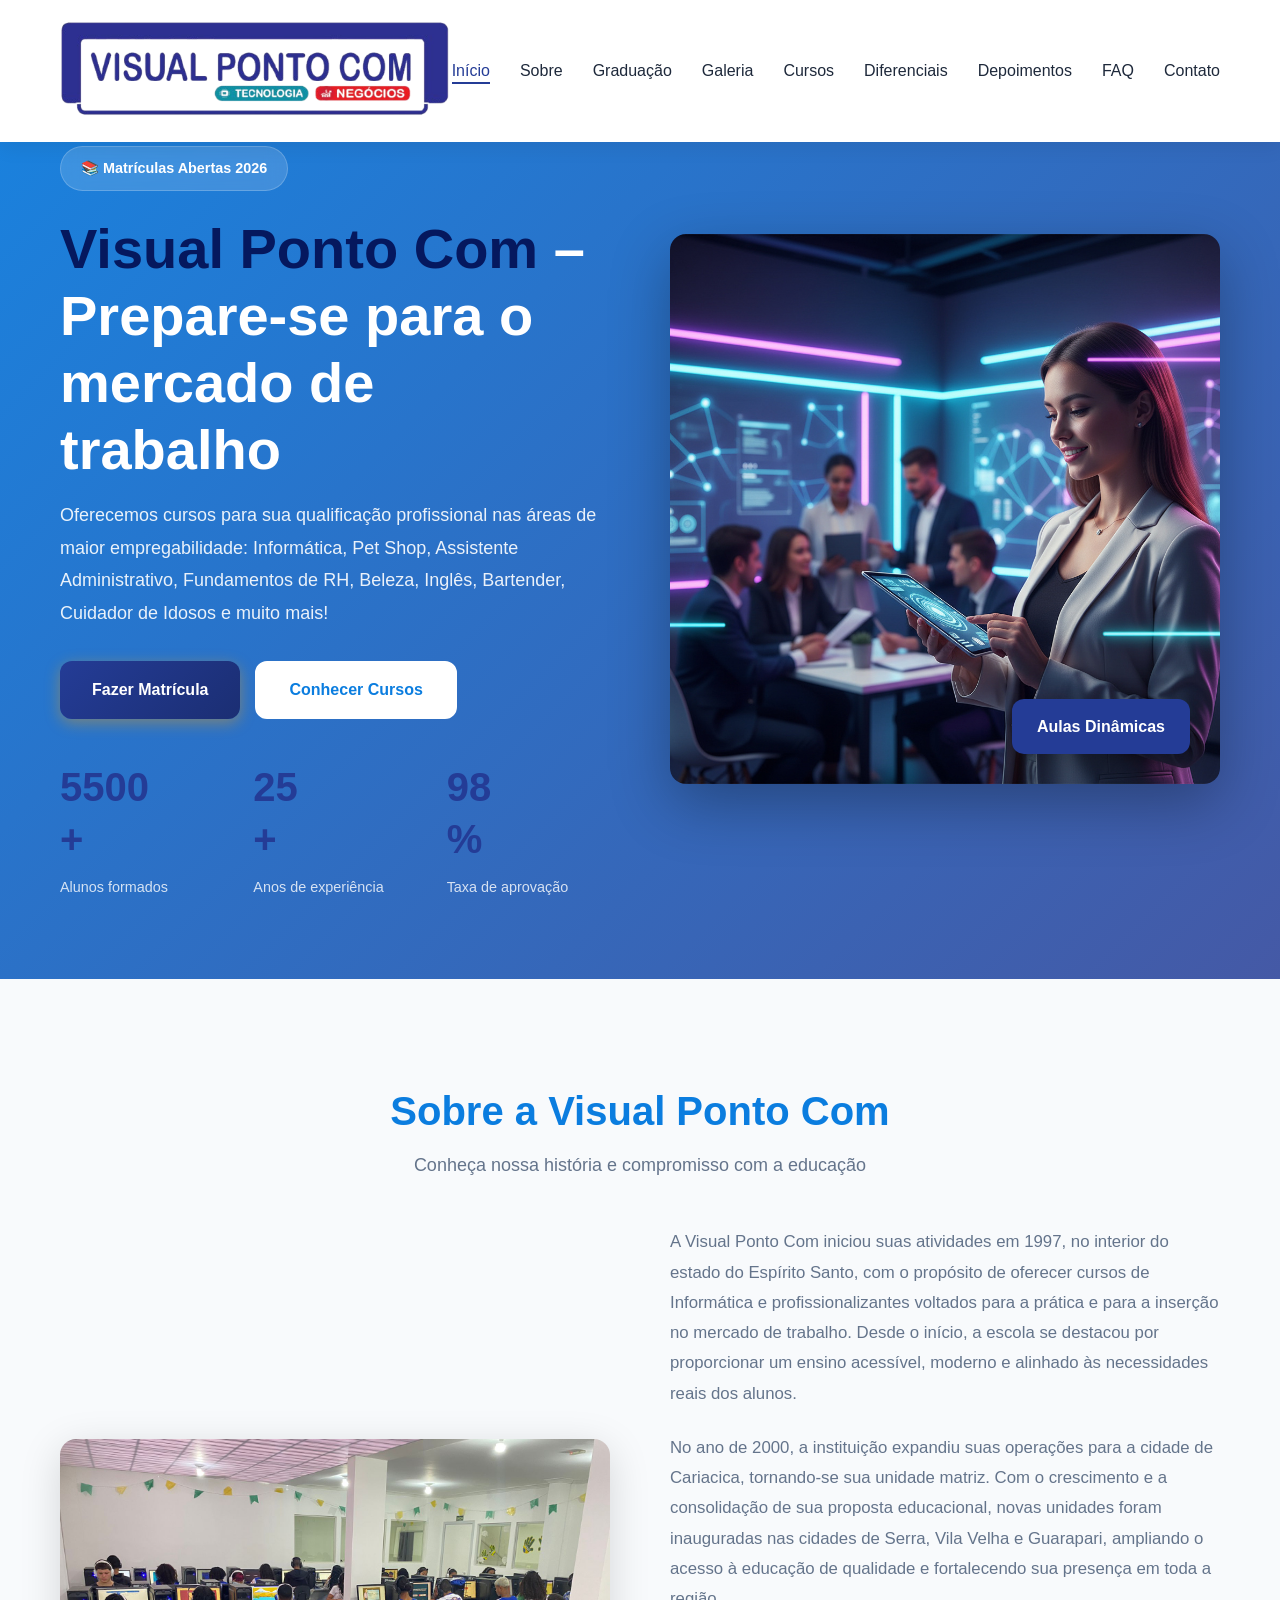
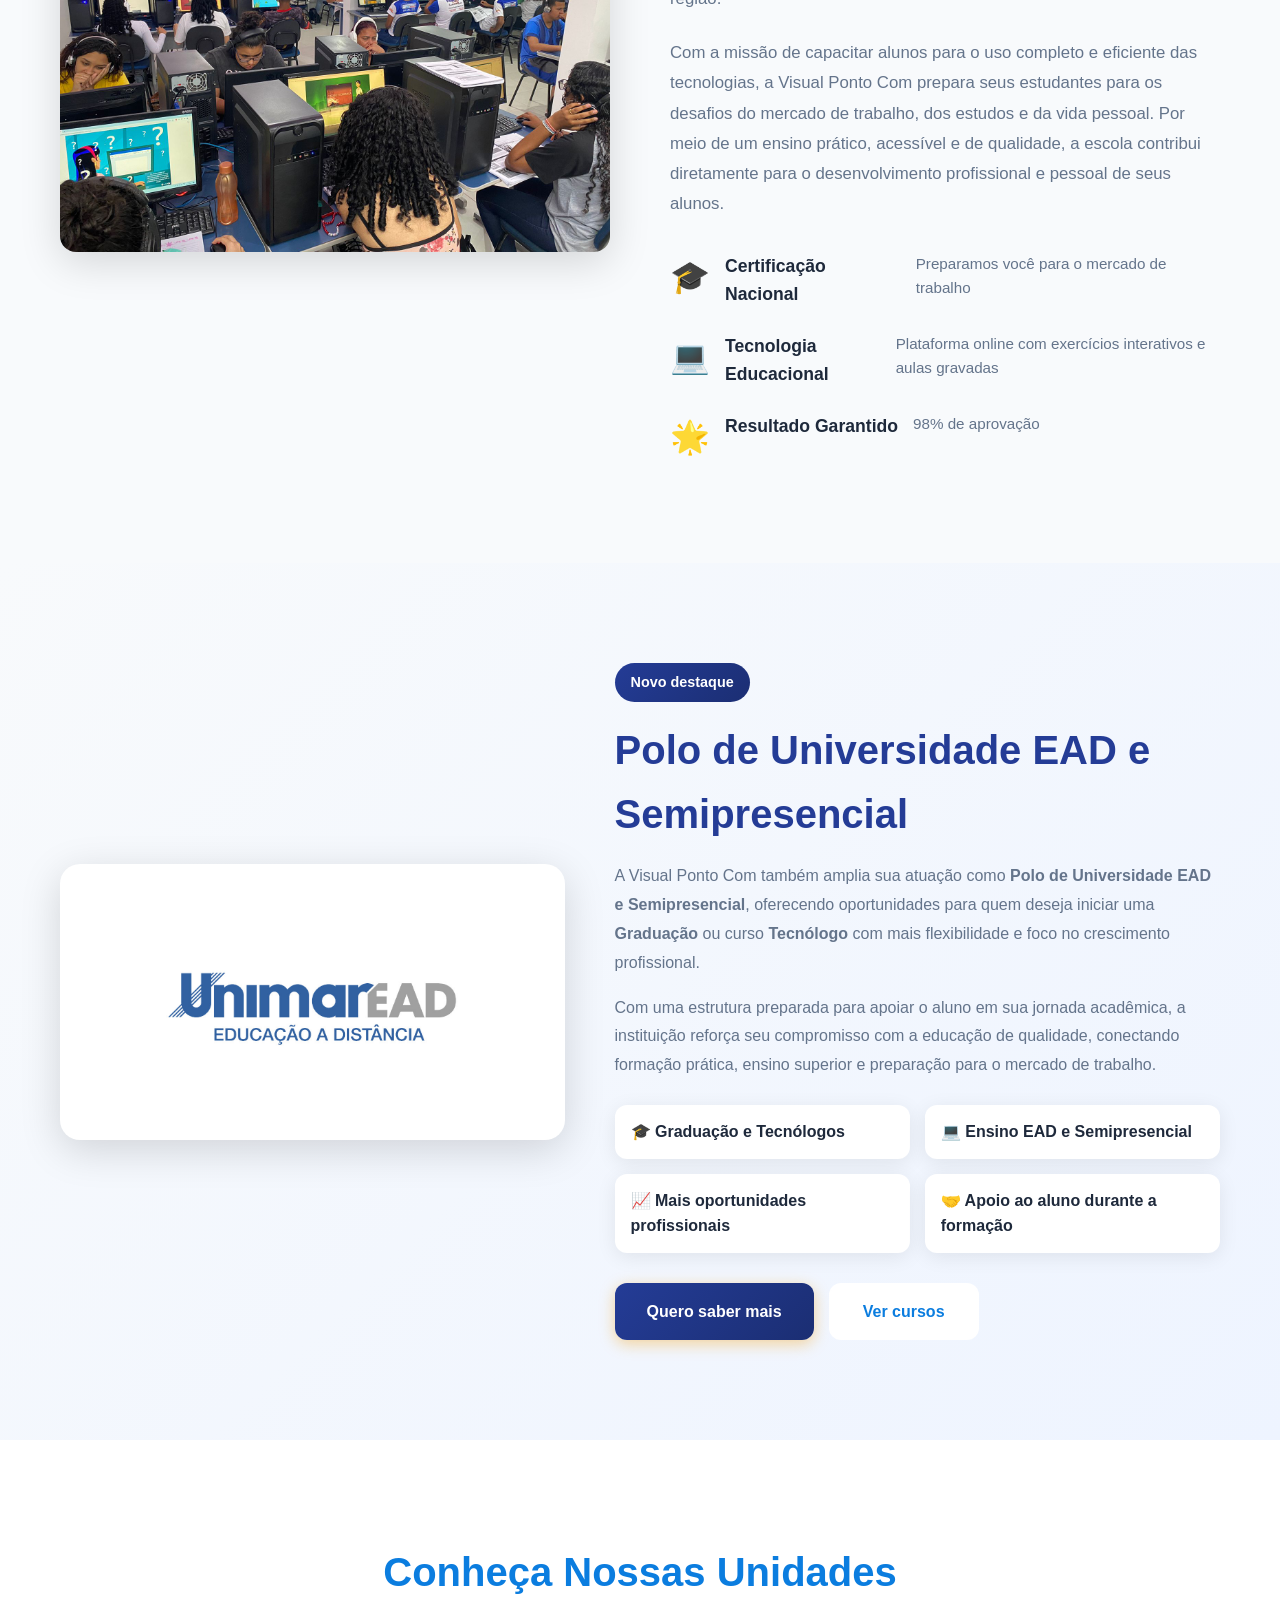
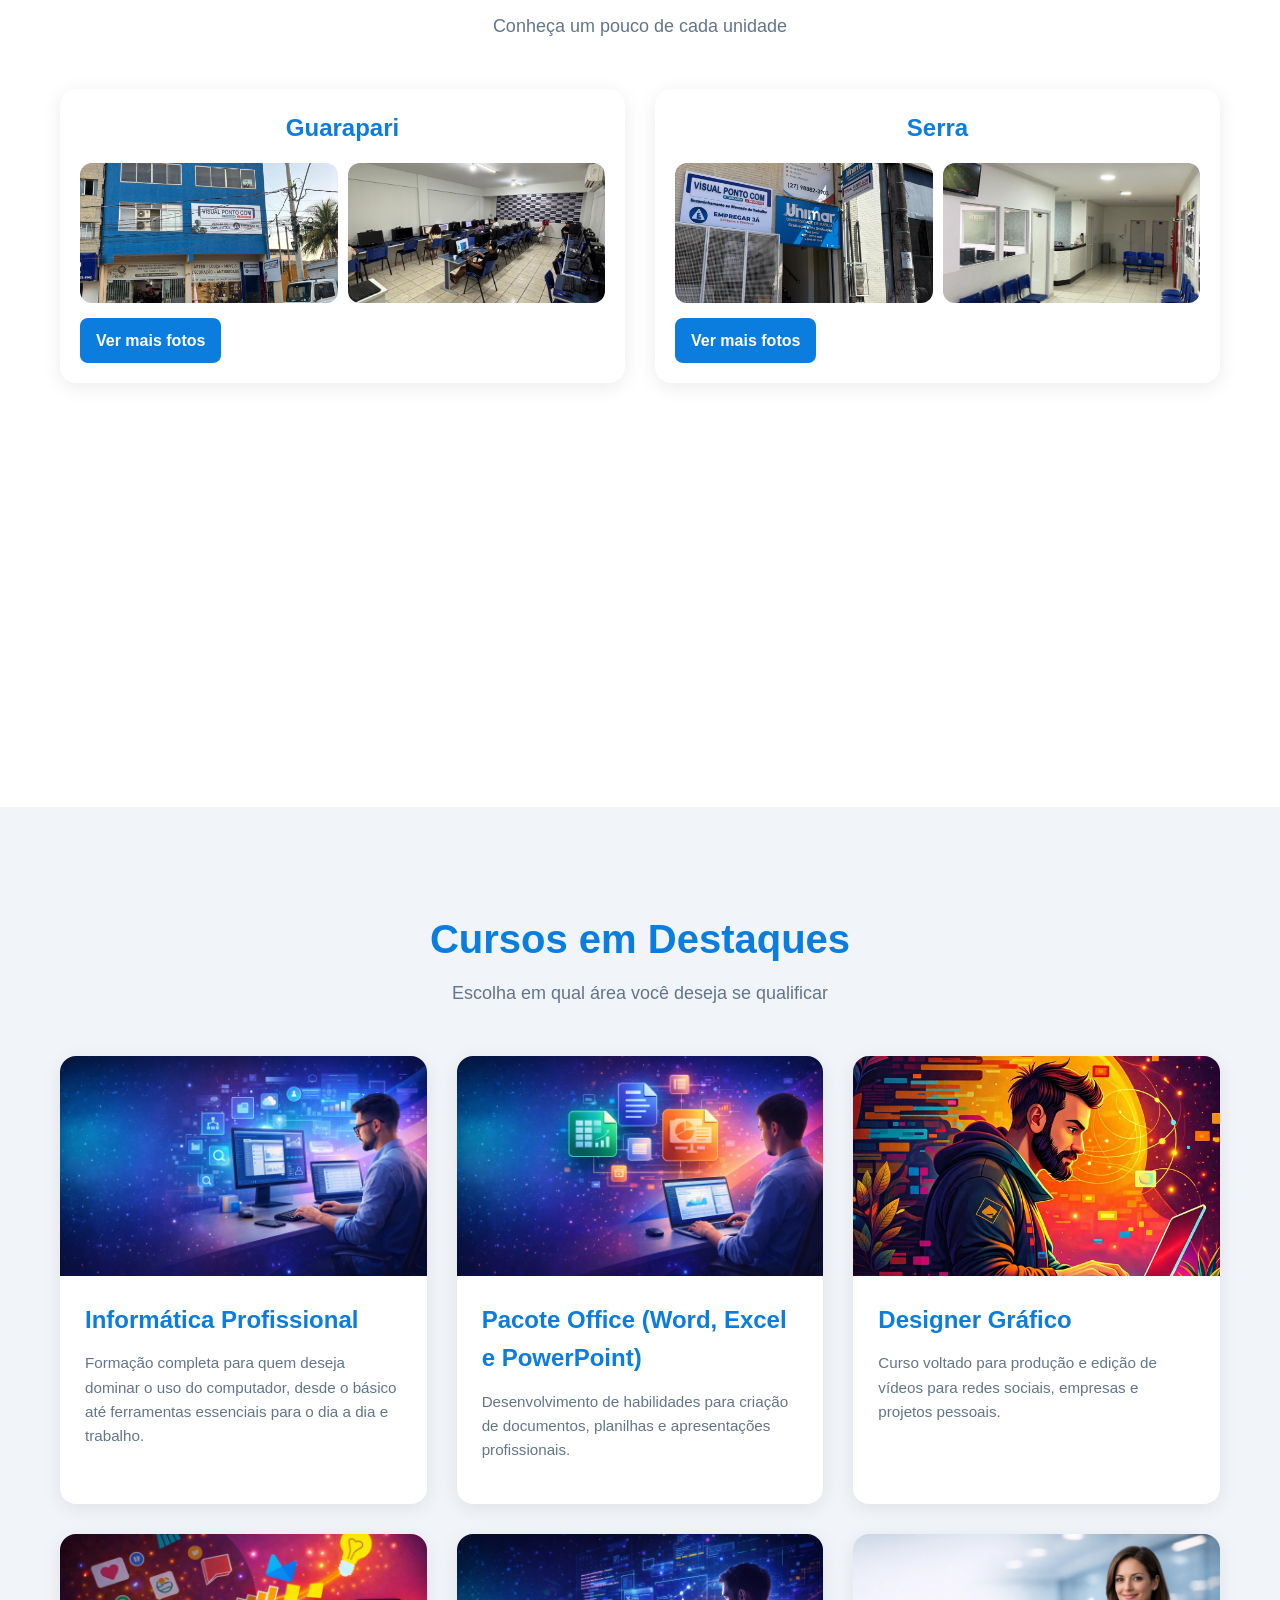
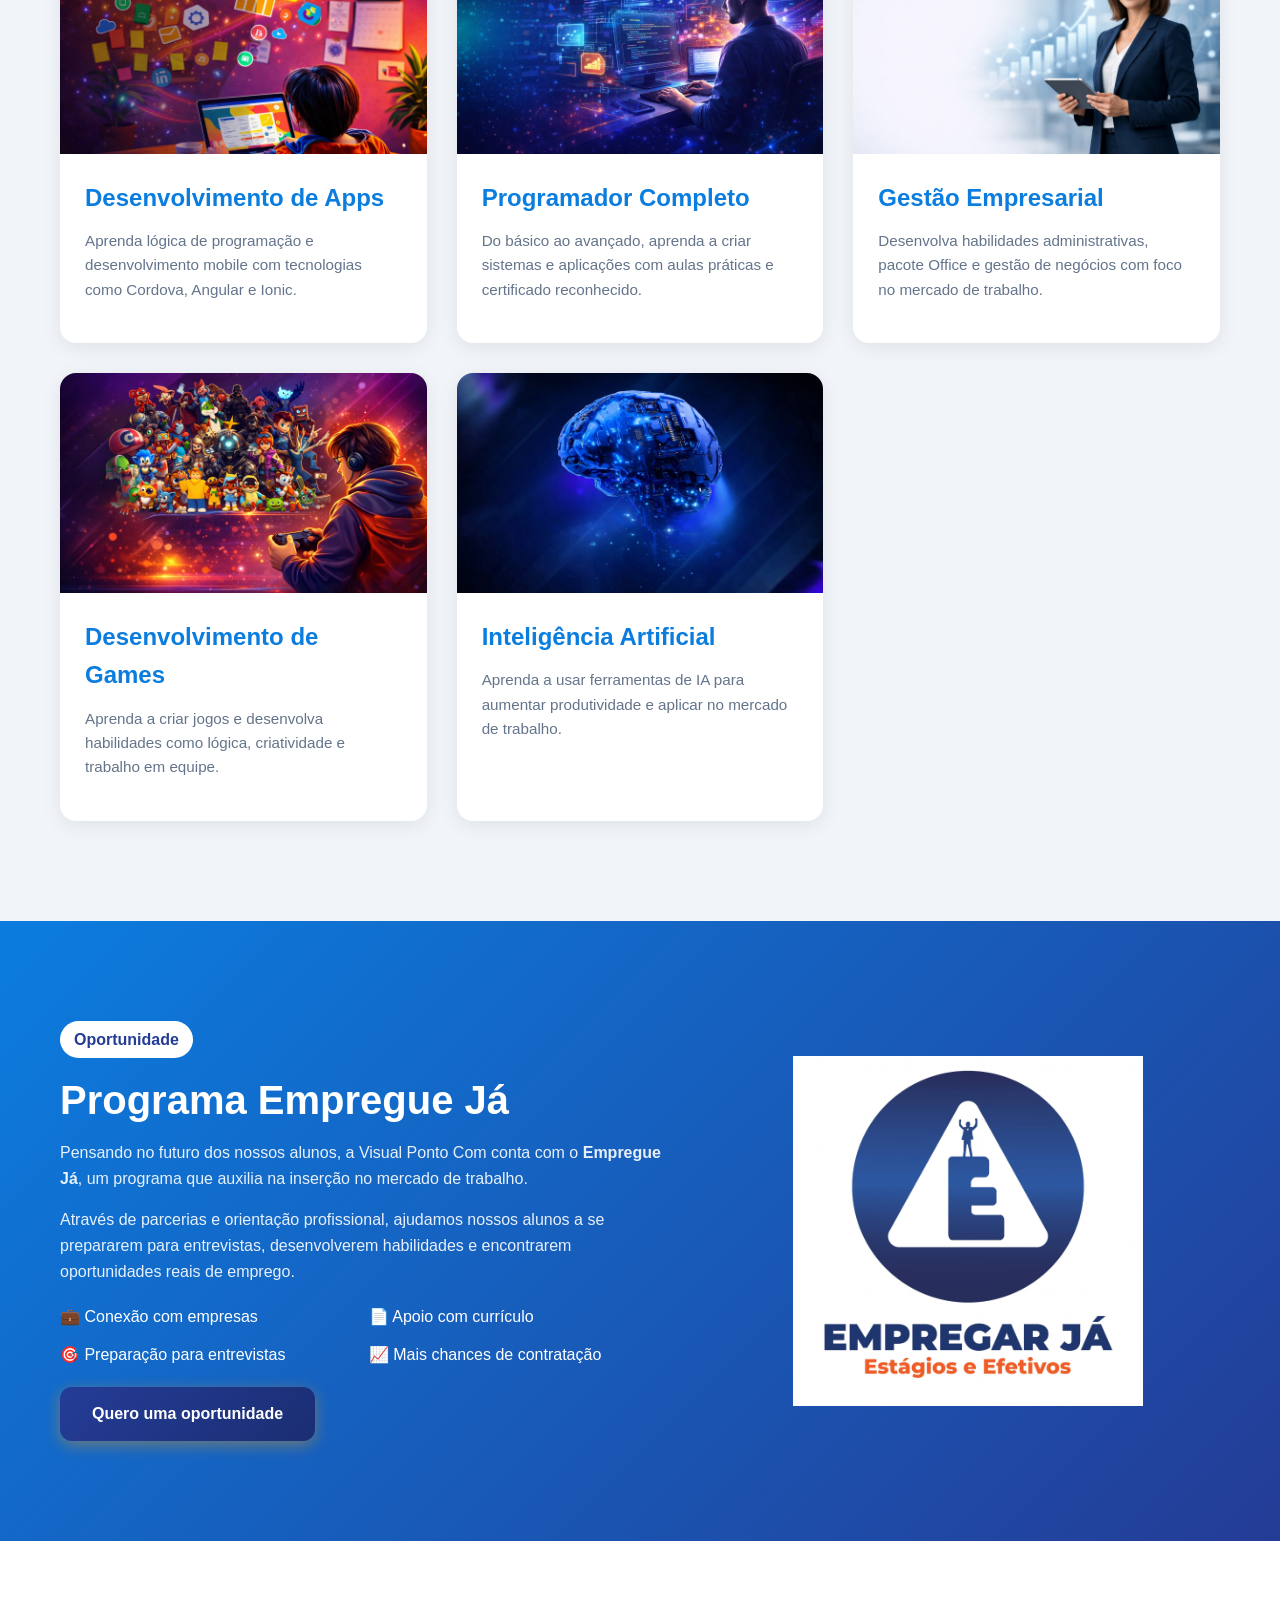
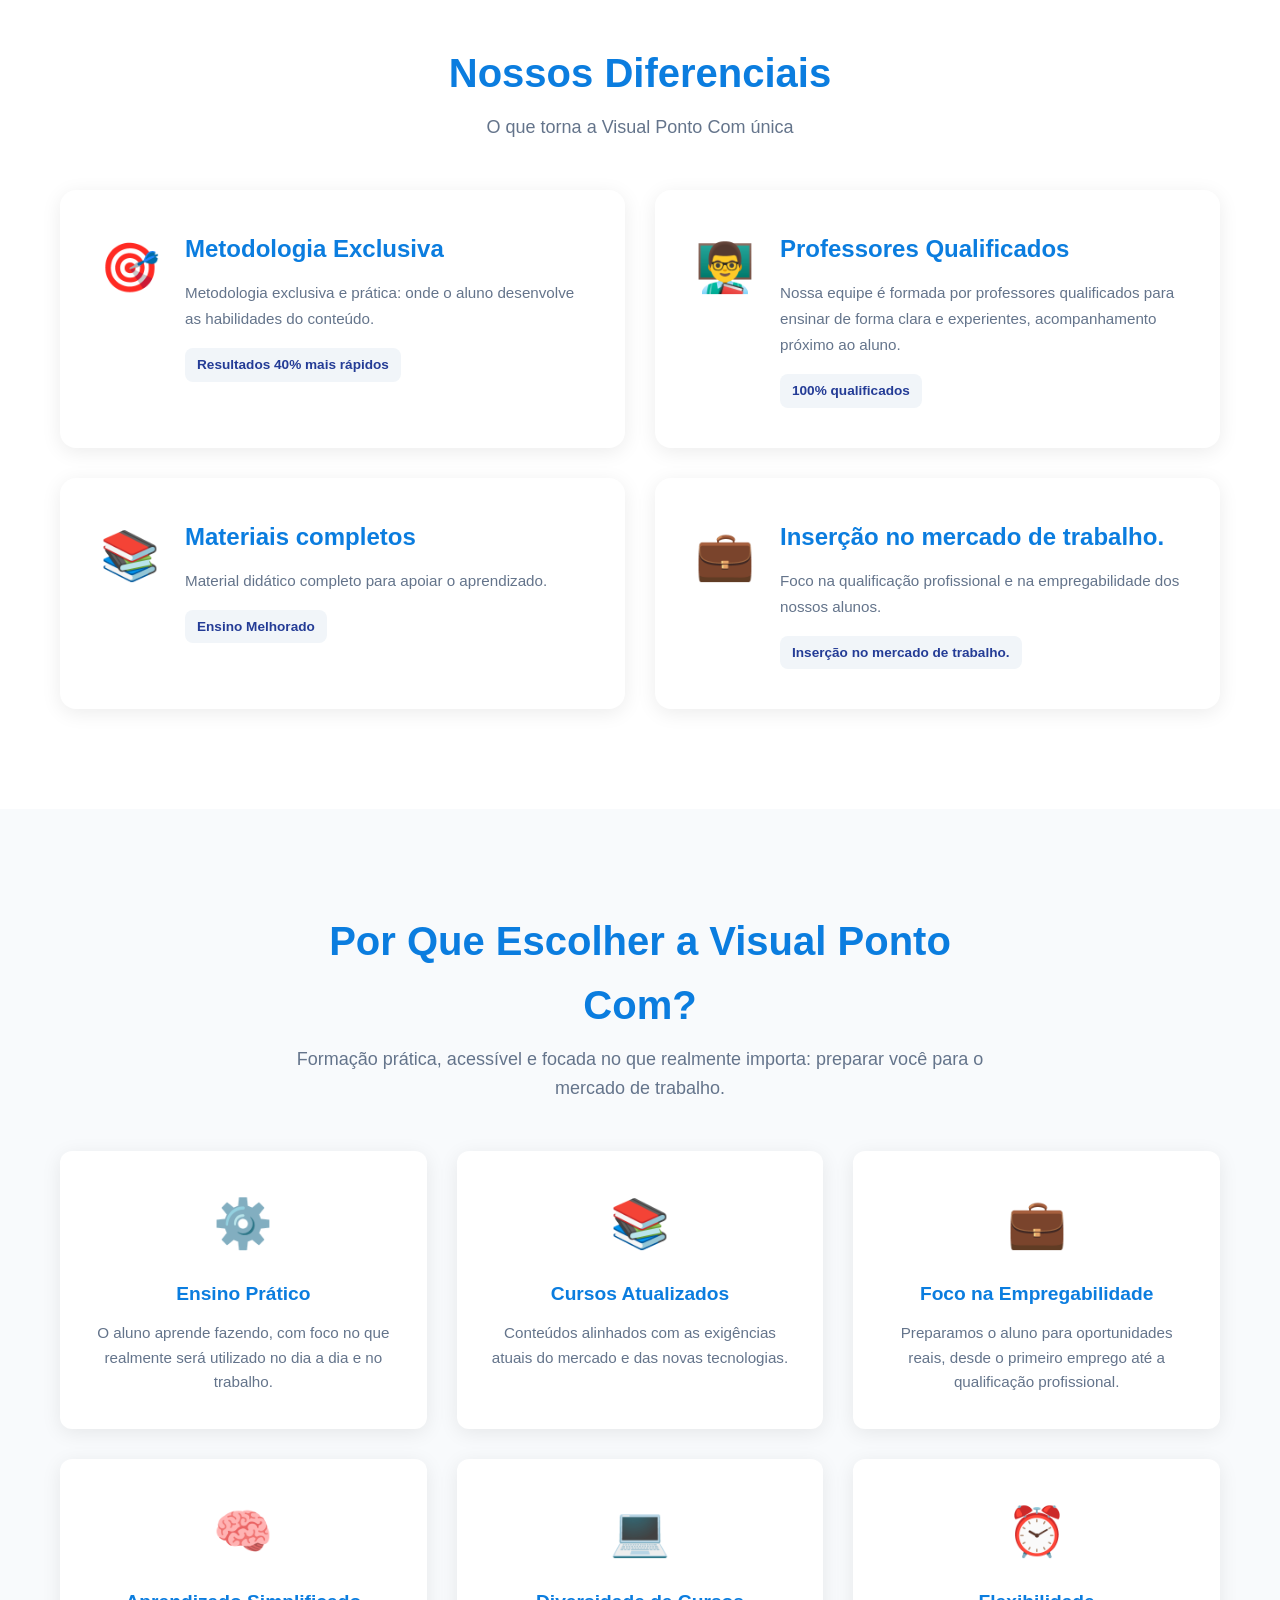
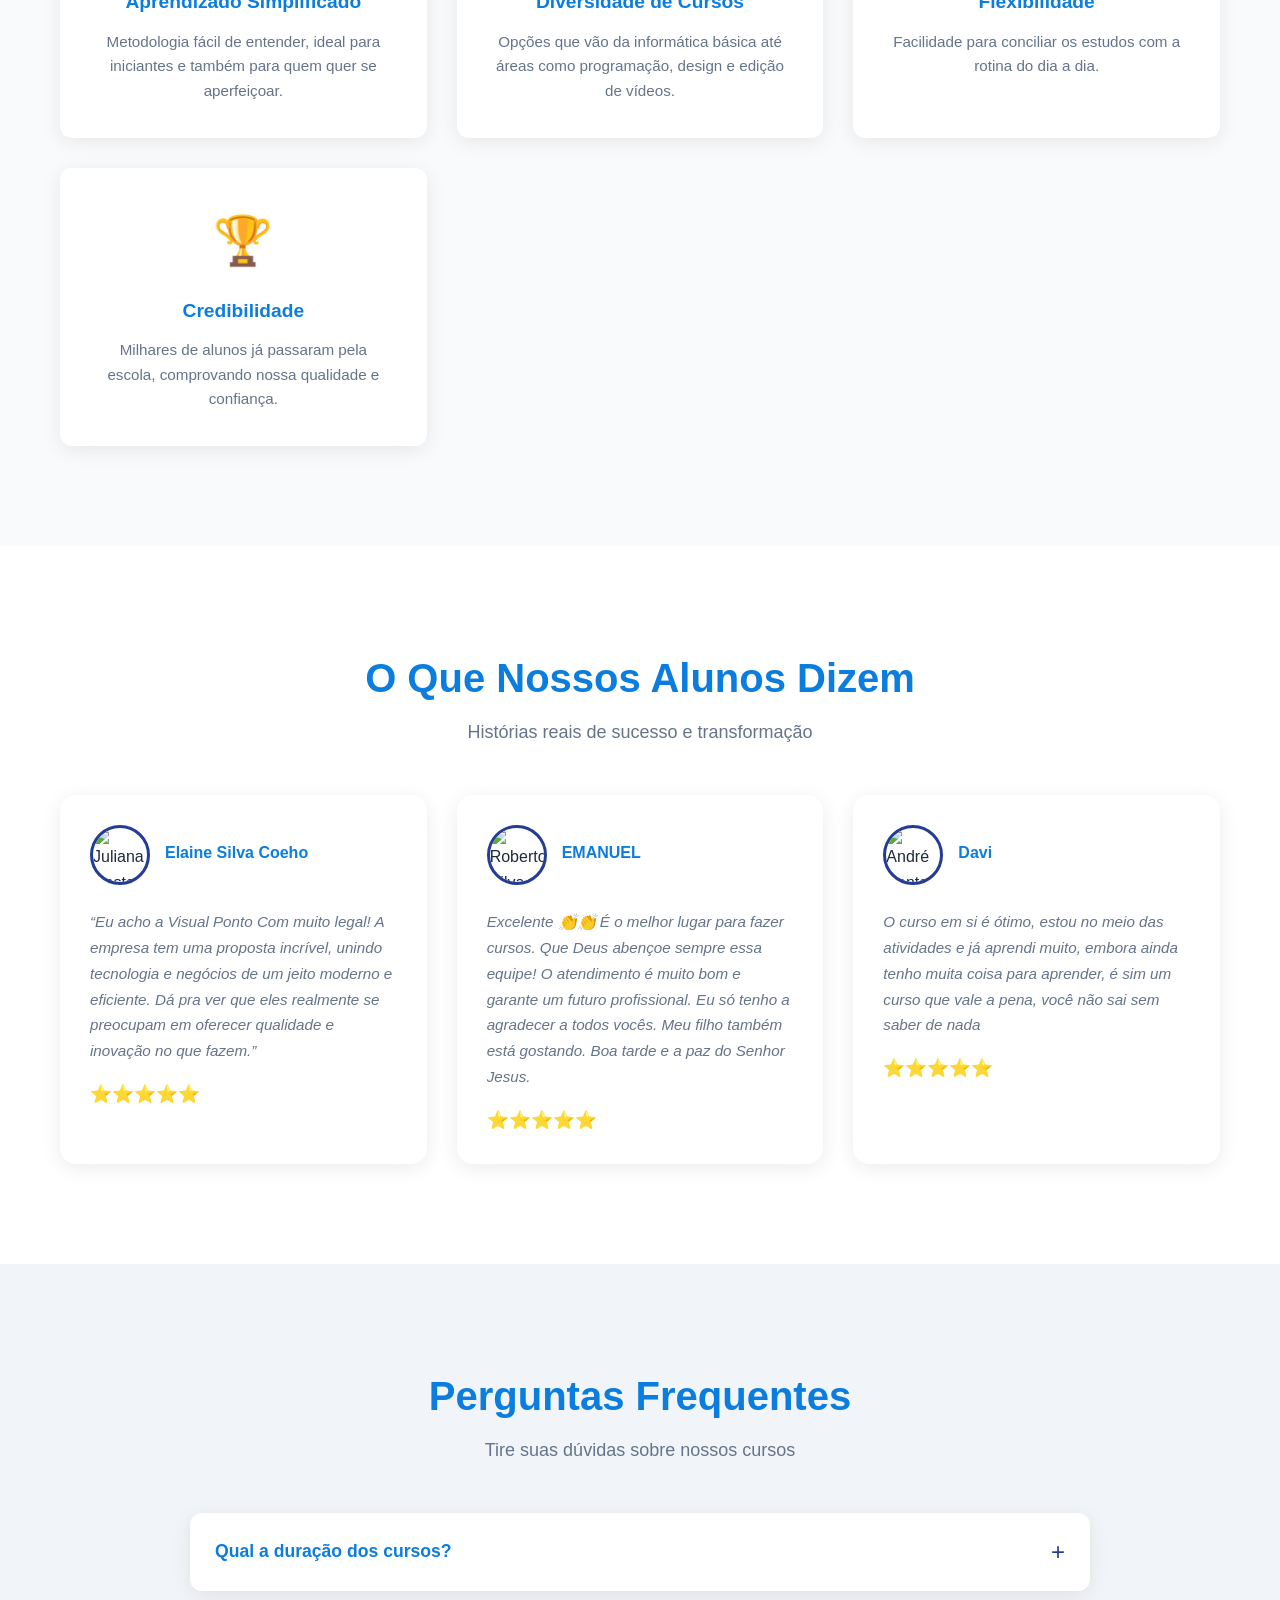
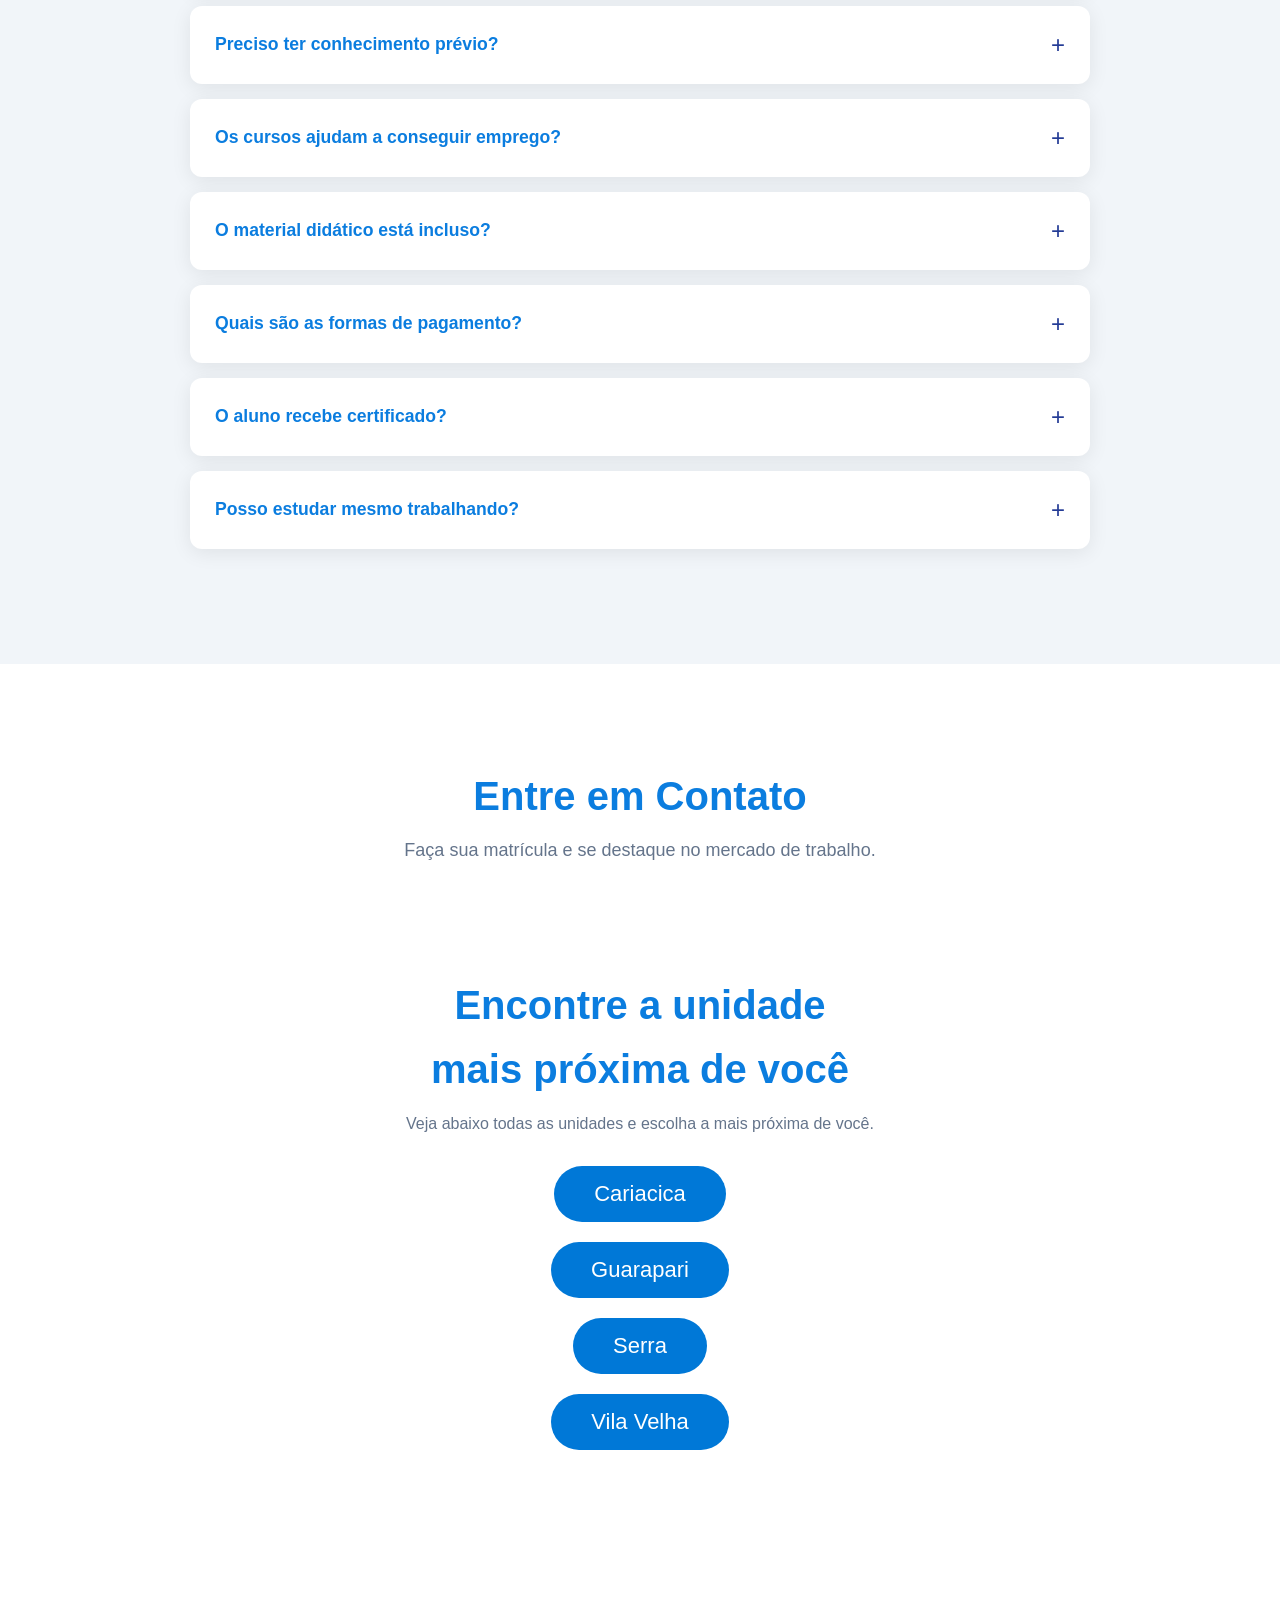
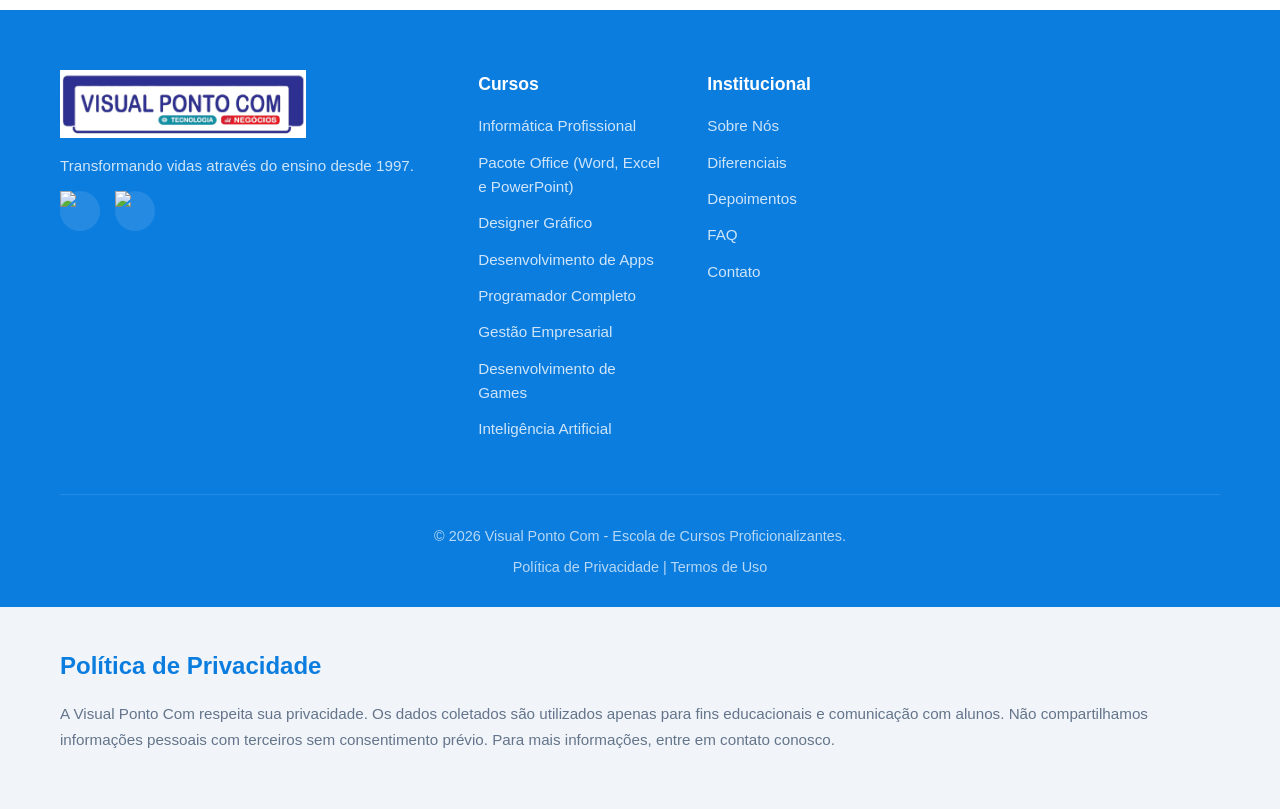
==== commit 93dbae58: "SEO" ====
--- a/index.html
+++ b/index.html
@@ -6,7 +6,10 @@
     <meta name="viewport" content="width=device-width, initial-scale=1.0">
     <meta name="description"
         content="Visual Ponto Com - Escola de Cursos Profissionalizantes. Aprenda Inglês, Beleza, Informática, Concursos Públicos, Espanhol e muito mais com metodologia exclusiva e professores qualificados.">
-    <title>Visual Ponto Com</title>
+    <meta name="geo.region" content="BR-ES">
+    <meta name="geo.placename" content="Cariacica">
+    <meta name="geo.position" content="-20.3411;-40.3855">
+    <title>Visual Ponto Com - Cursos Profissionalizantes</title>
     <link rel="stylesheet" href="style.css">
 </head>
 
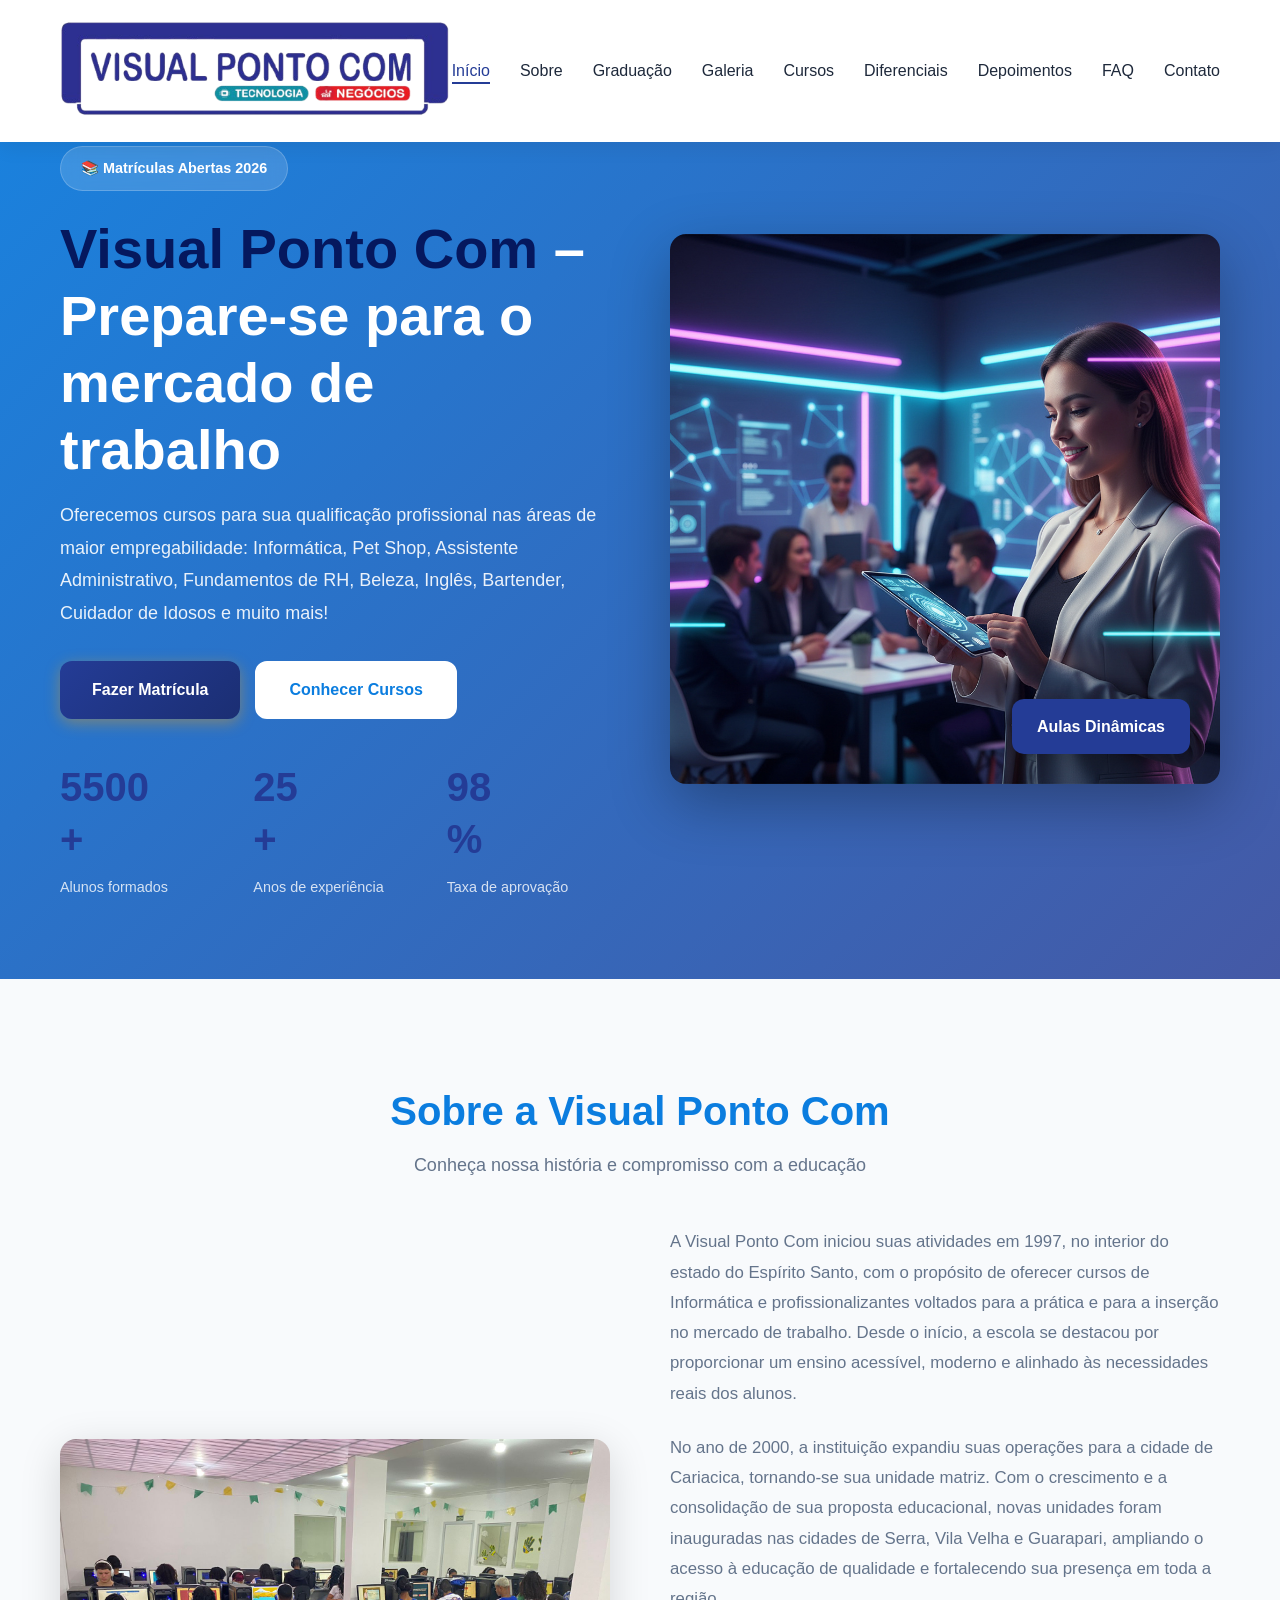
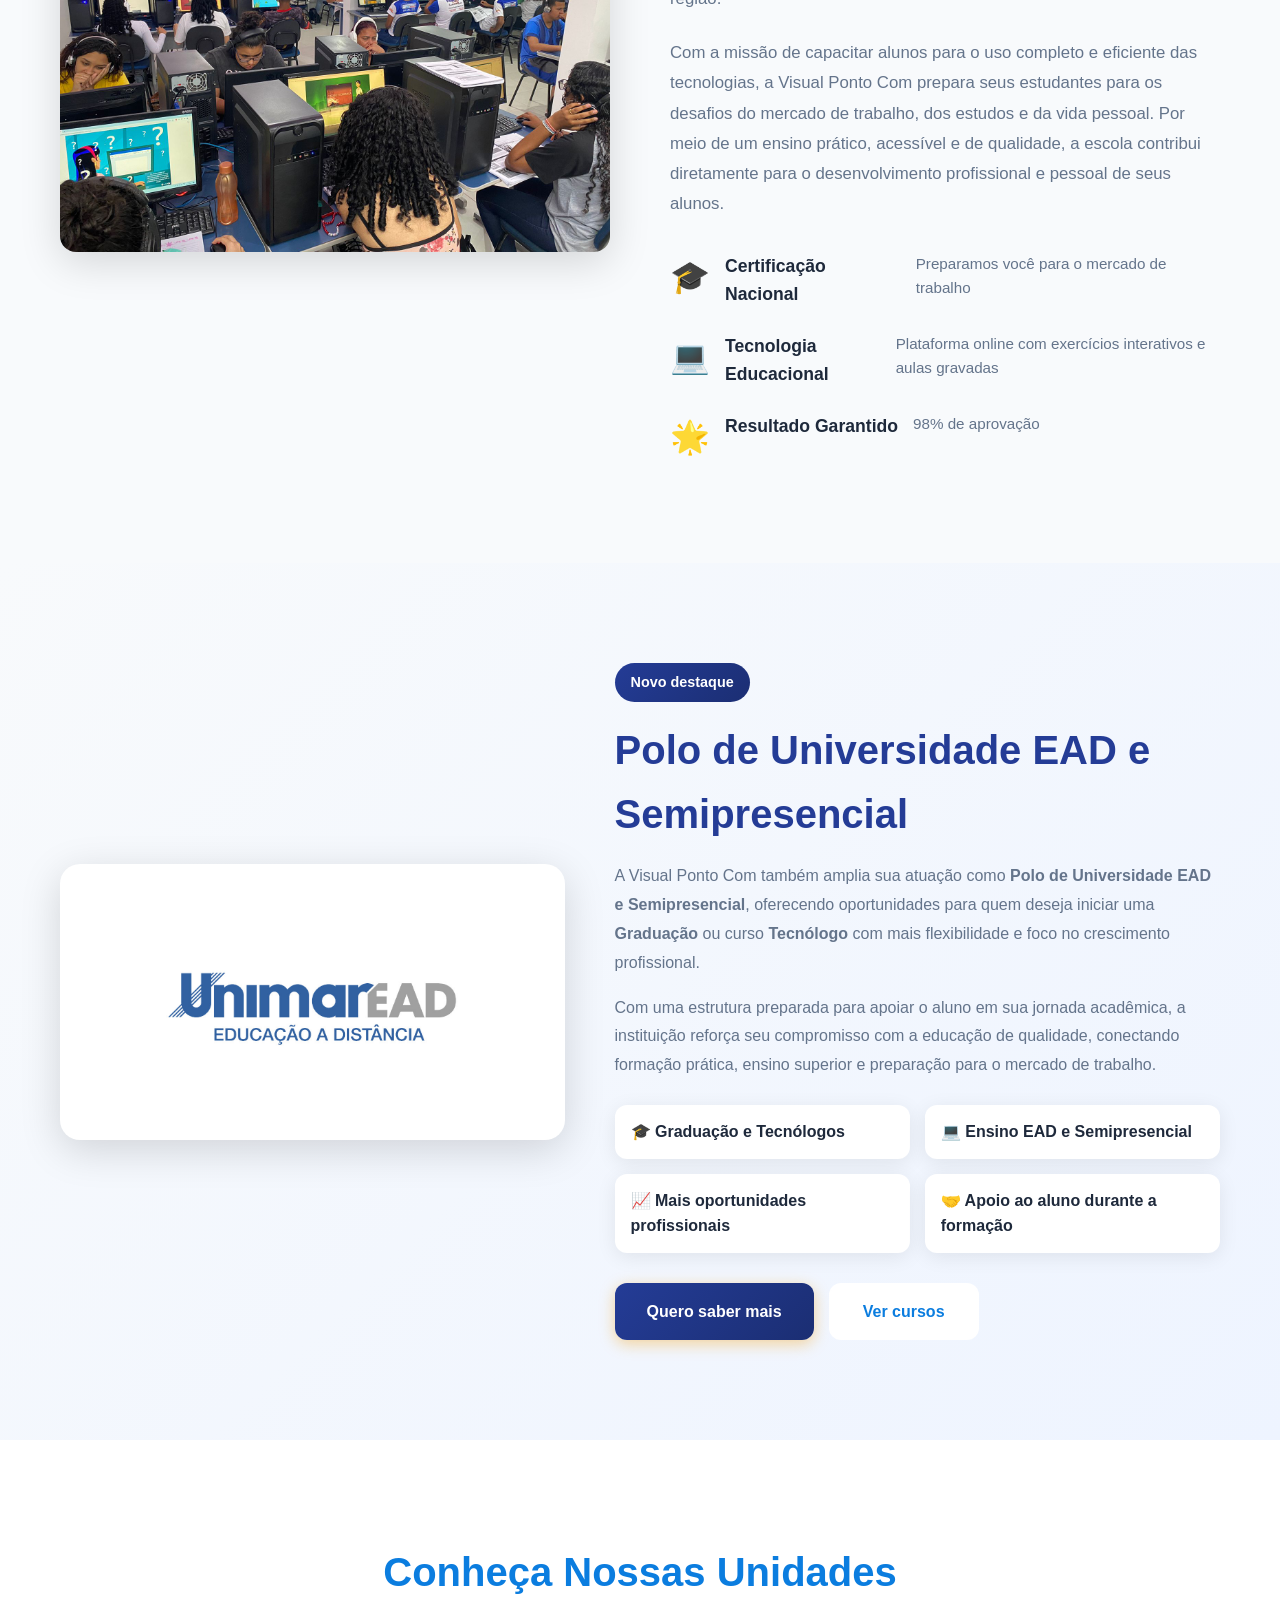
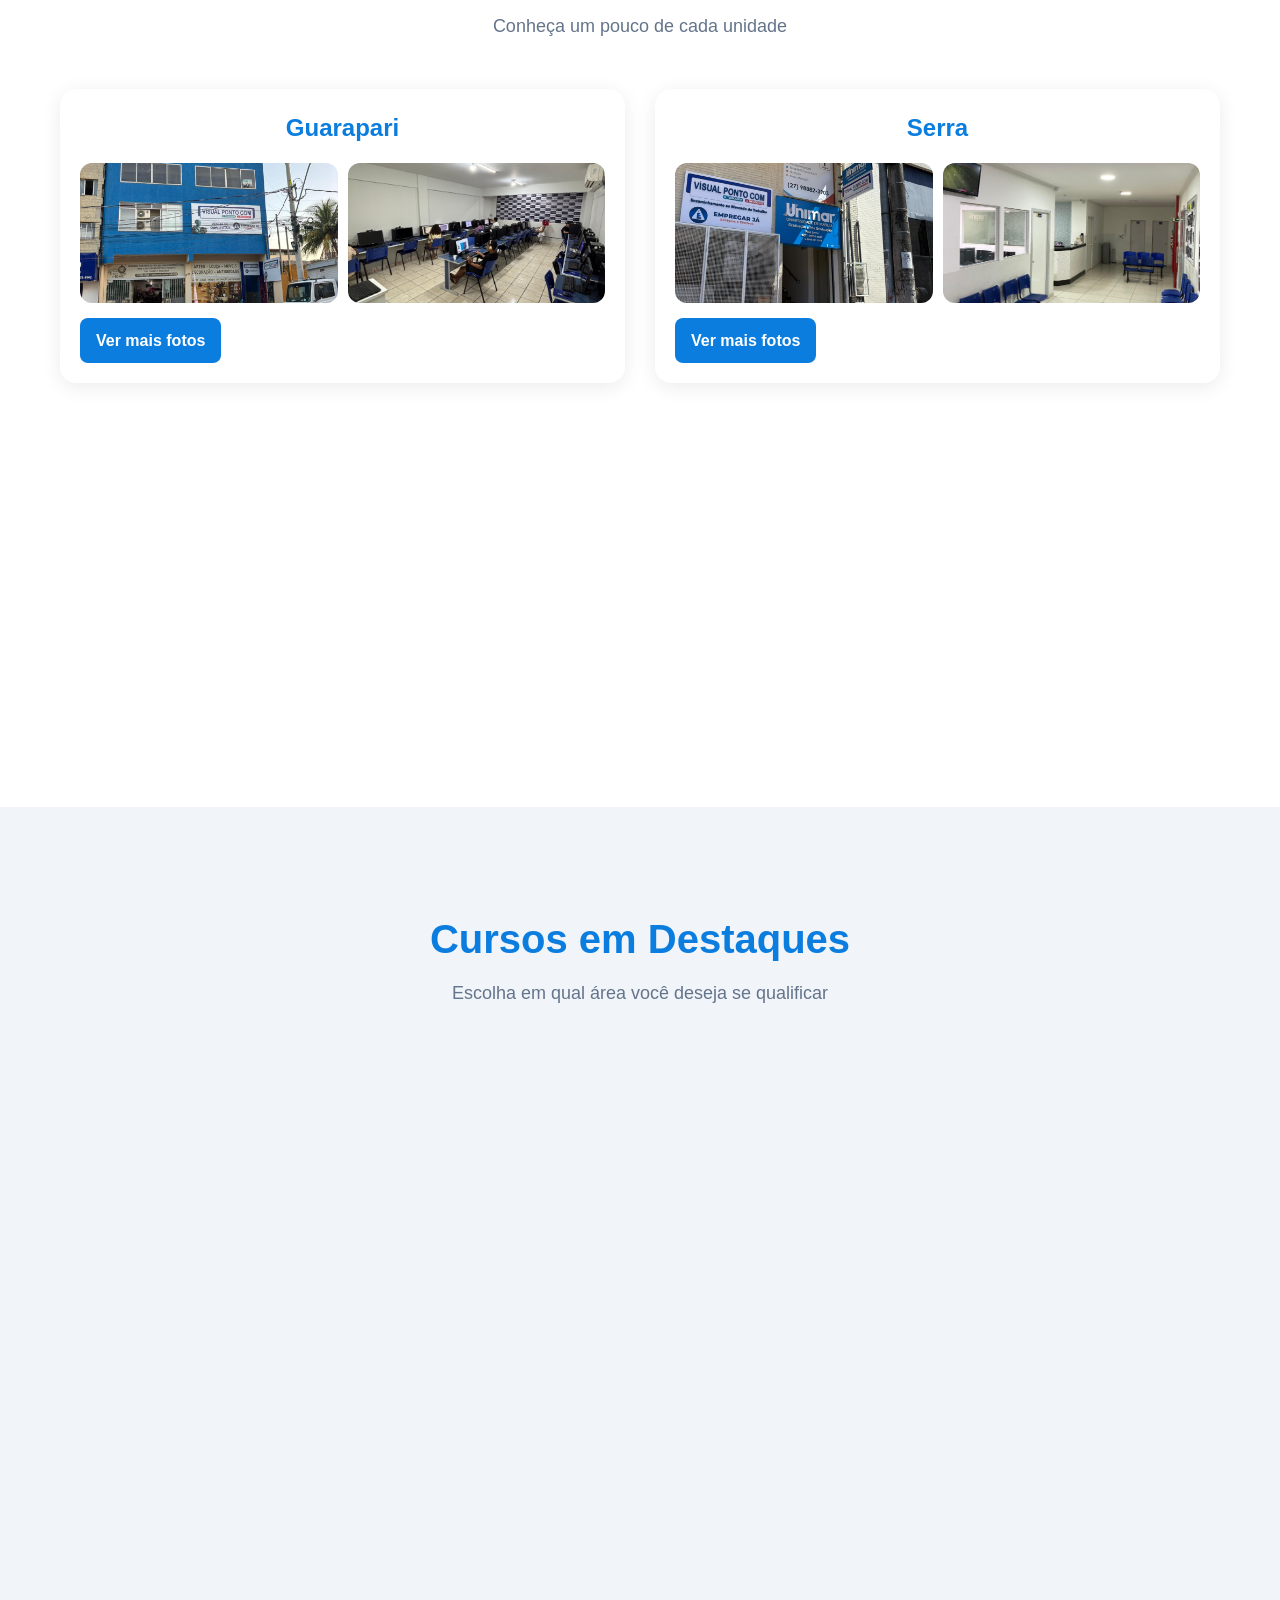
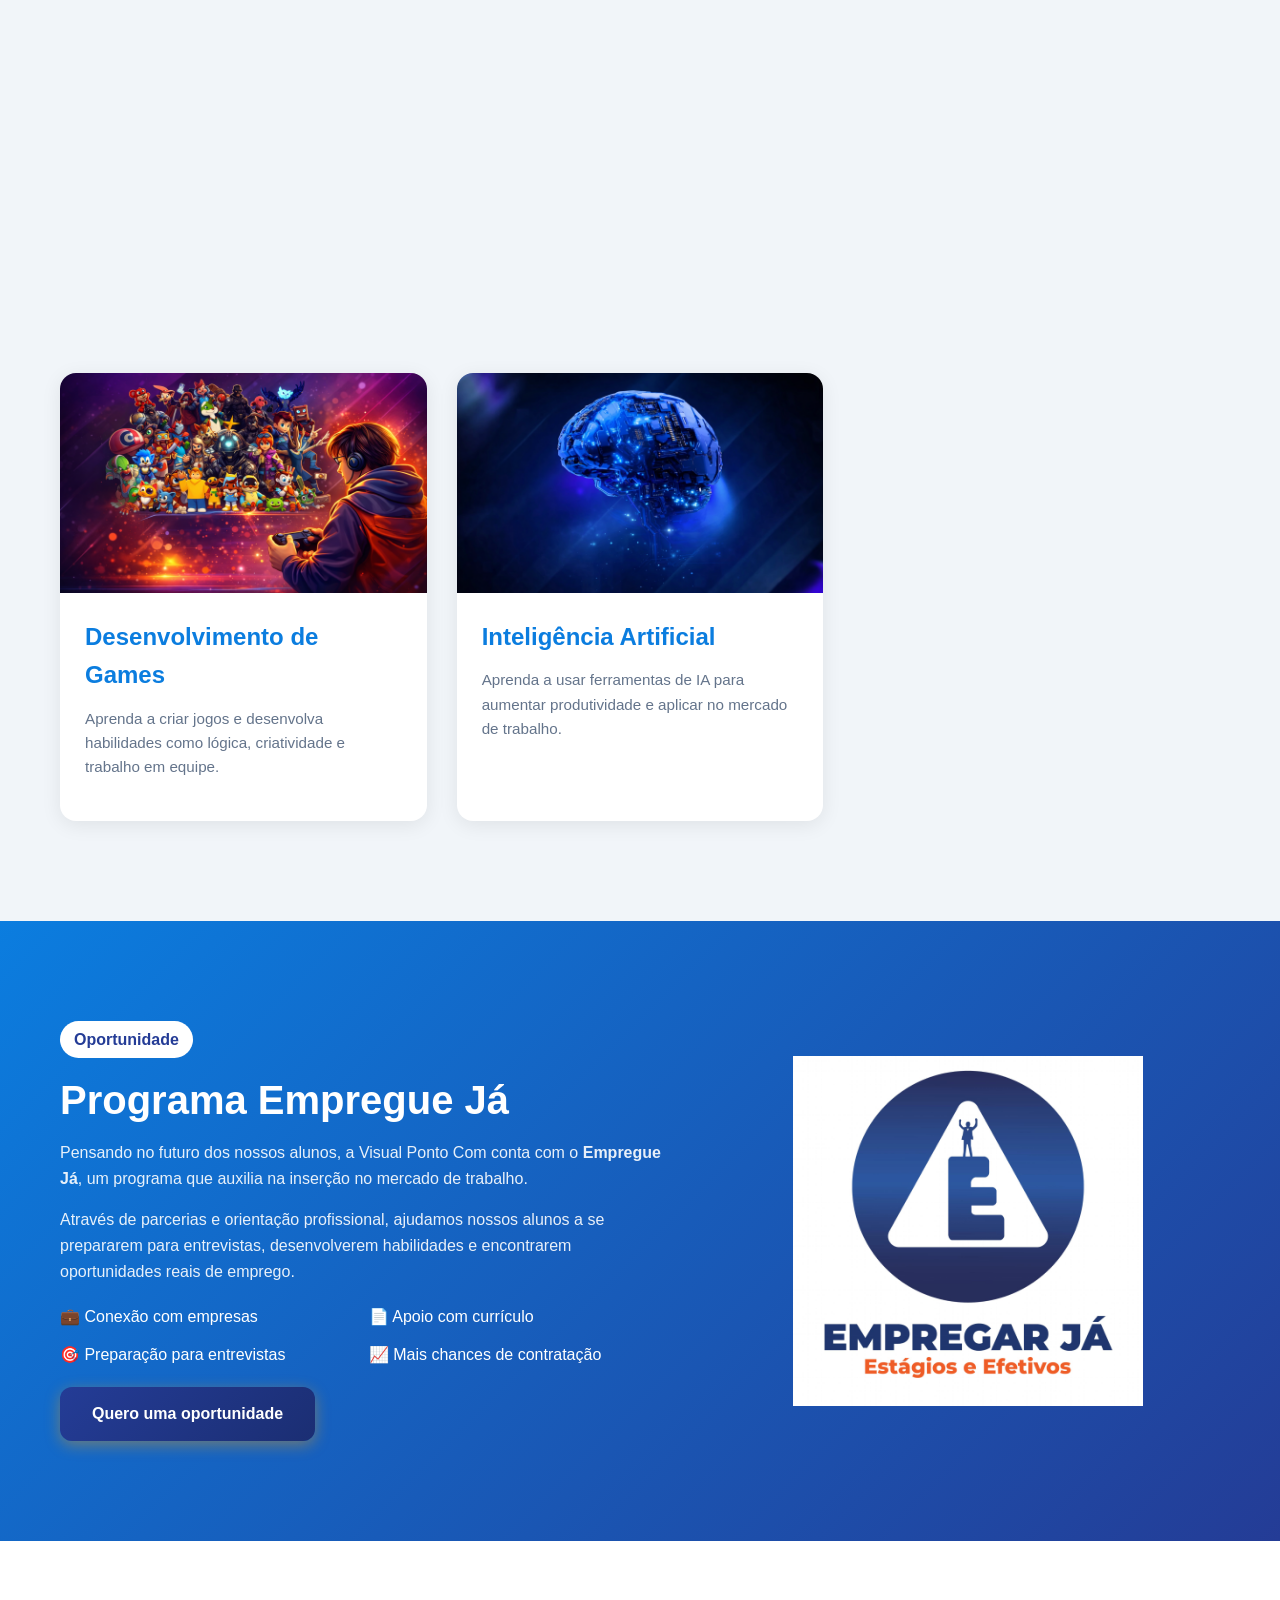
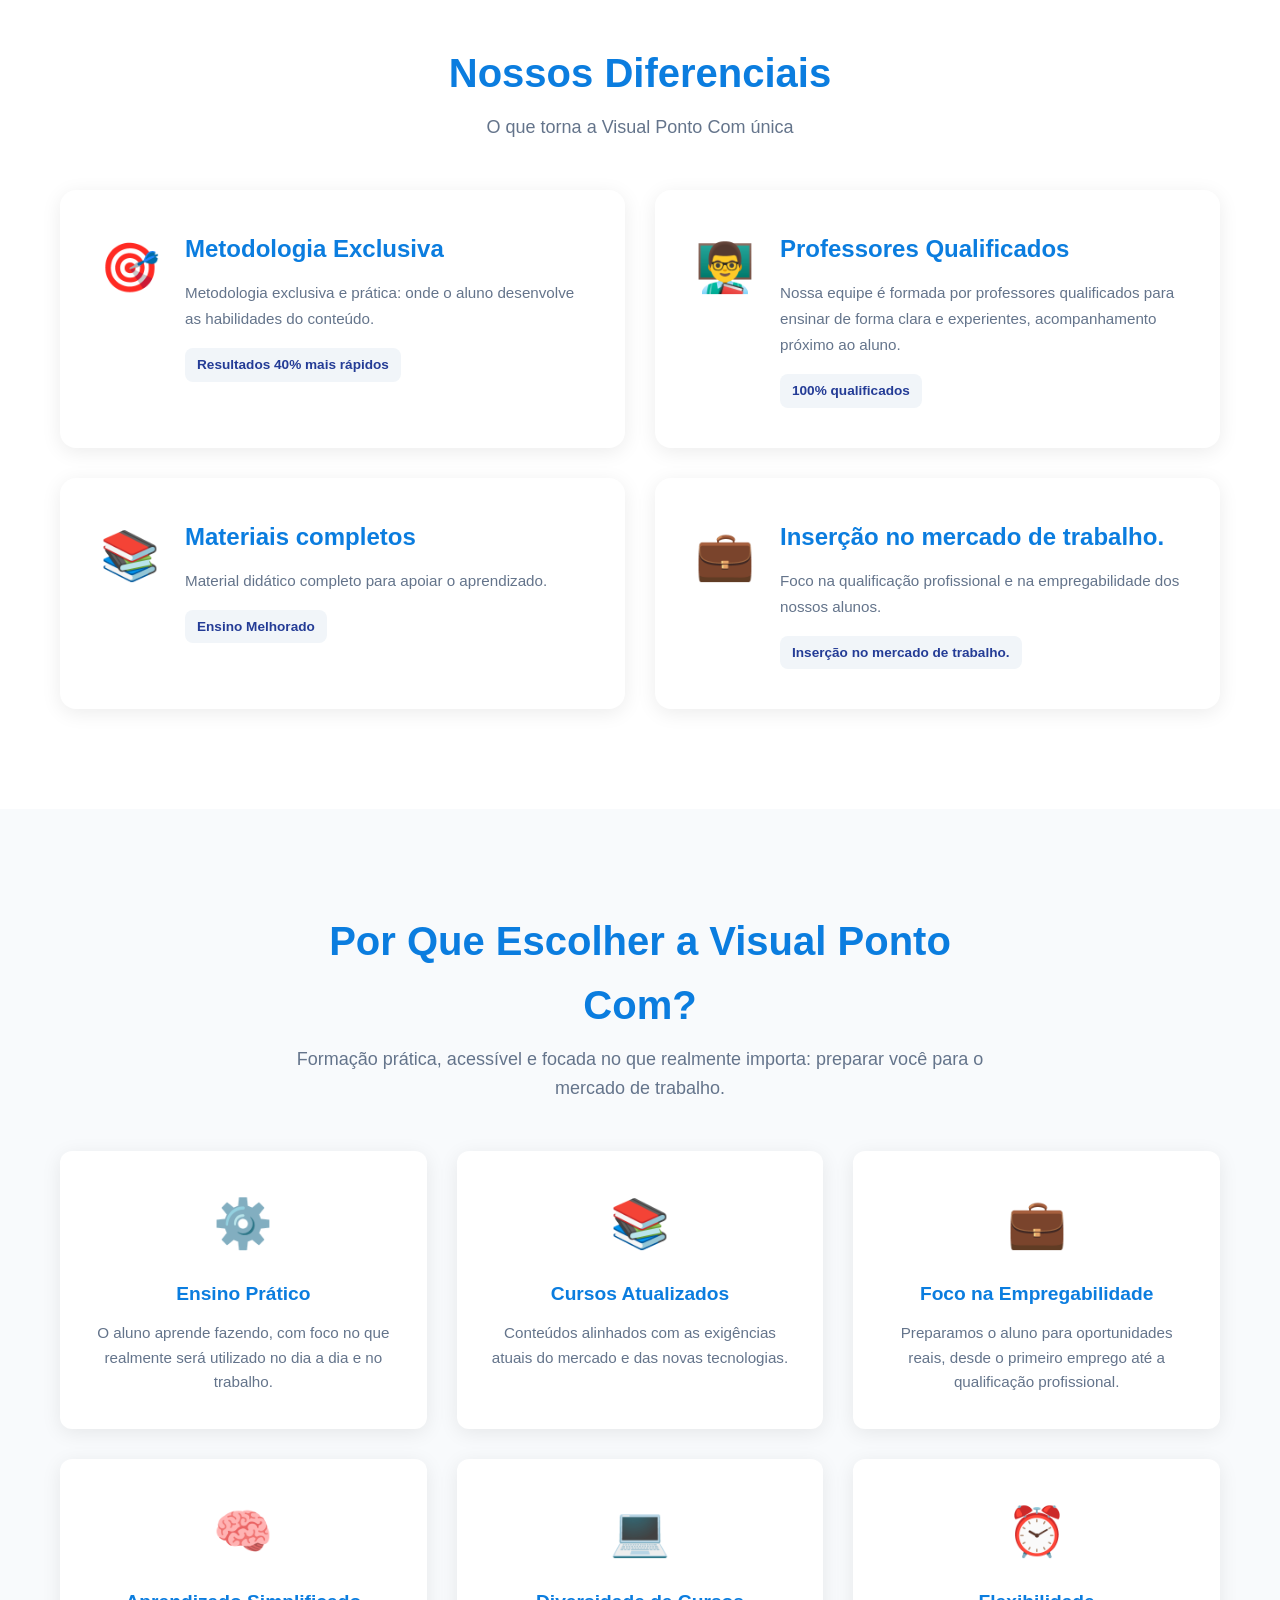
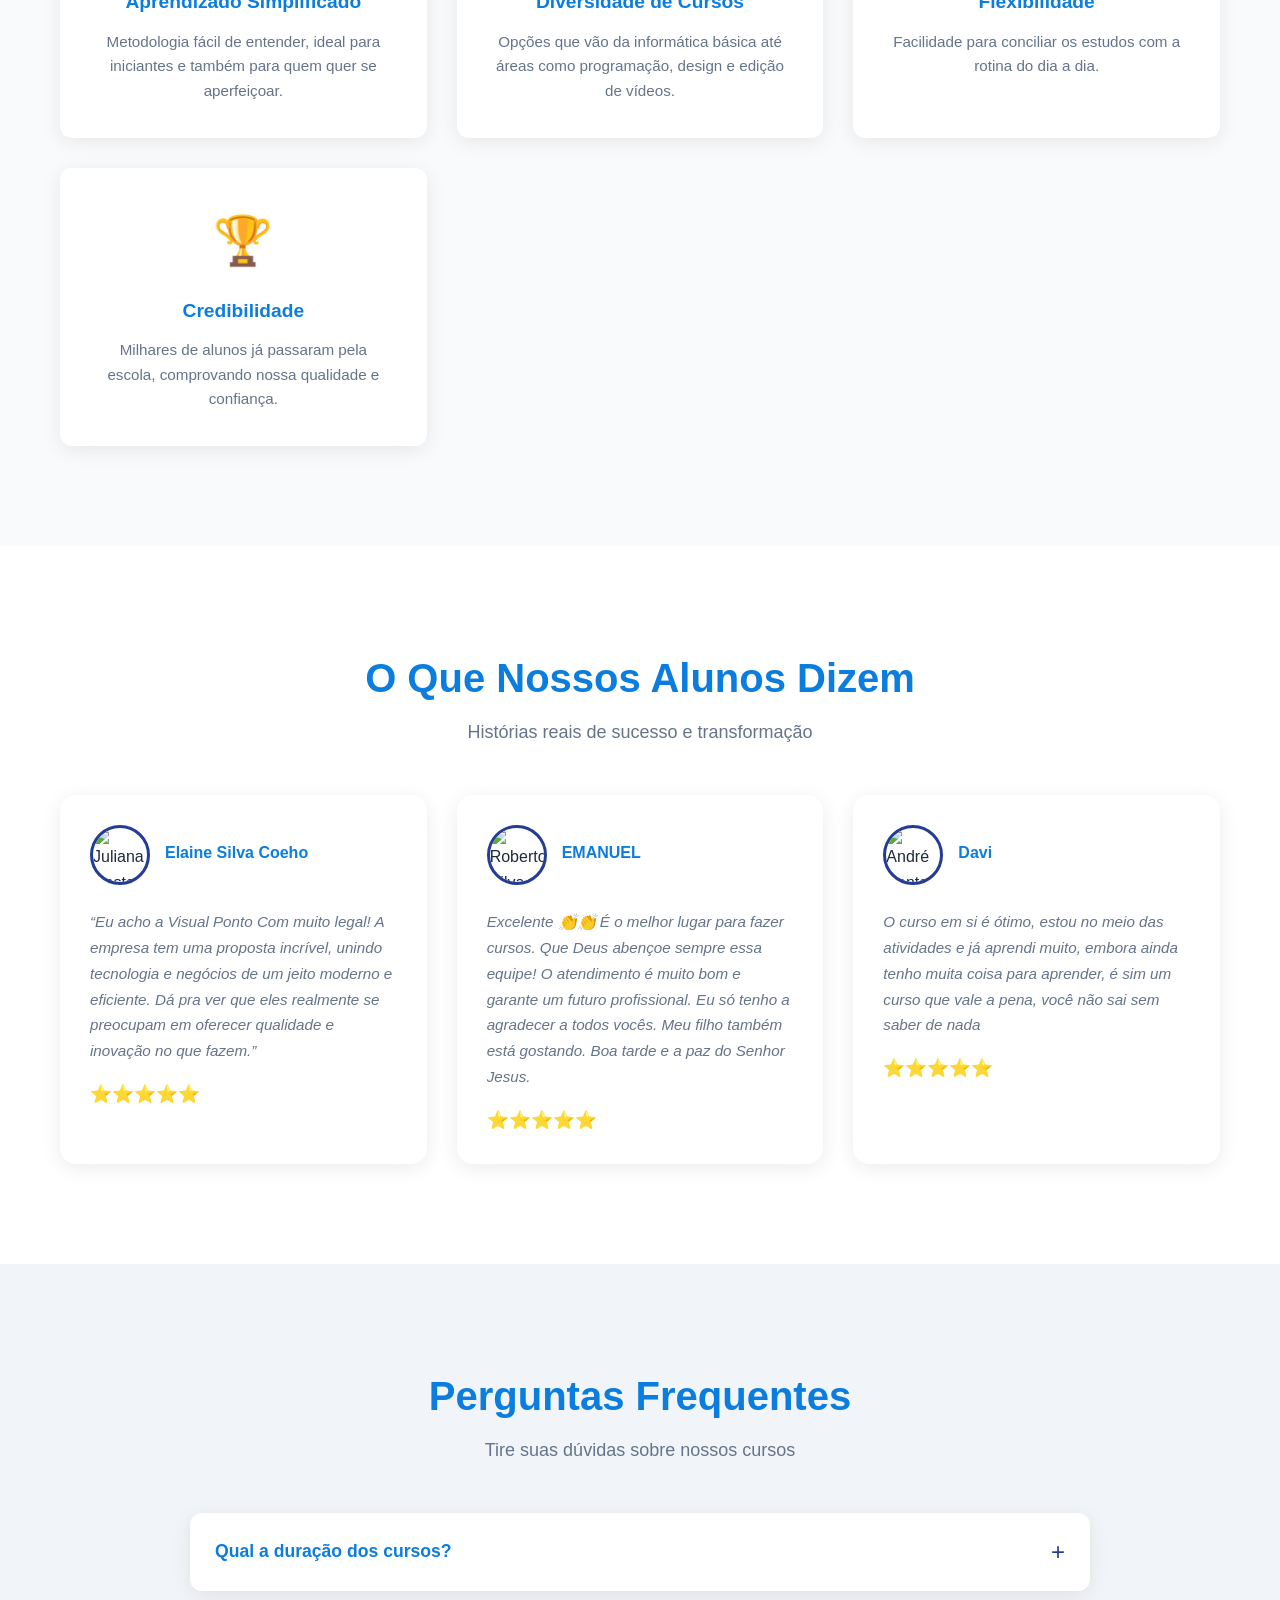
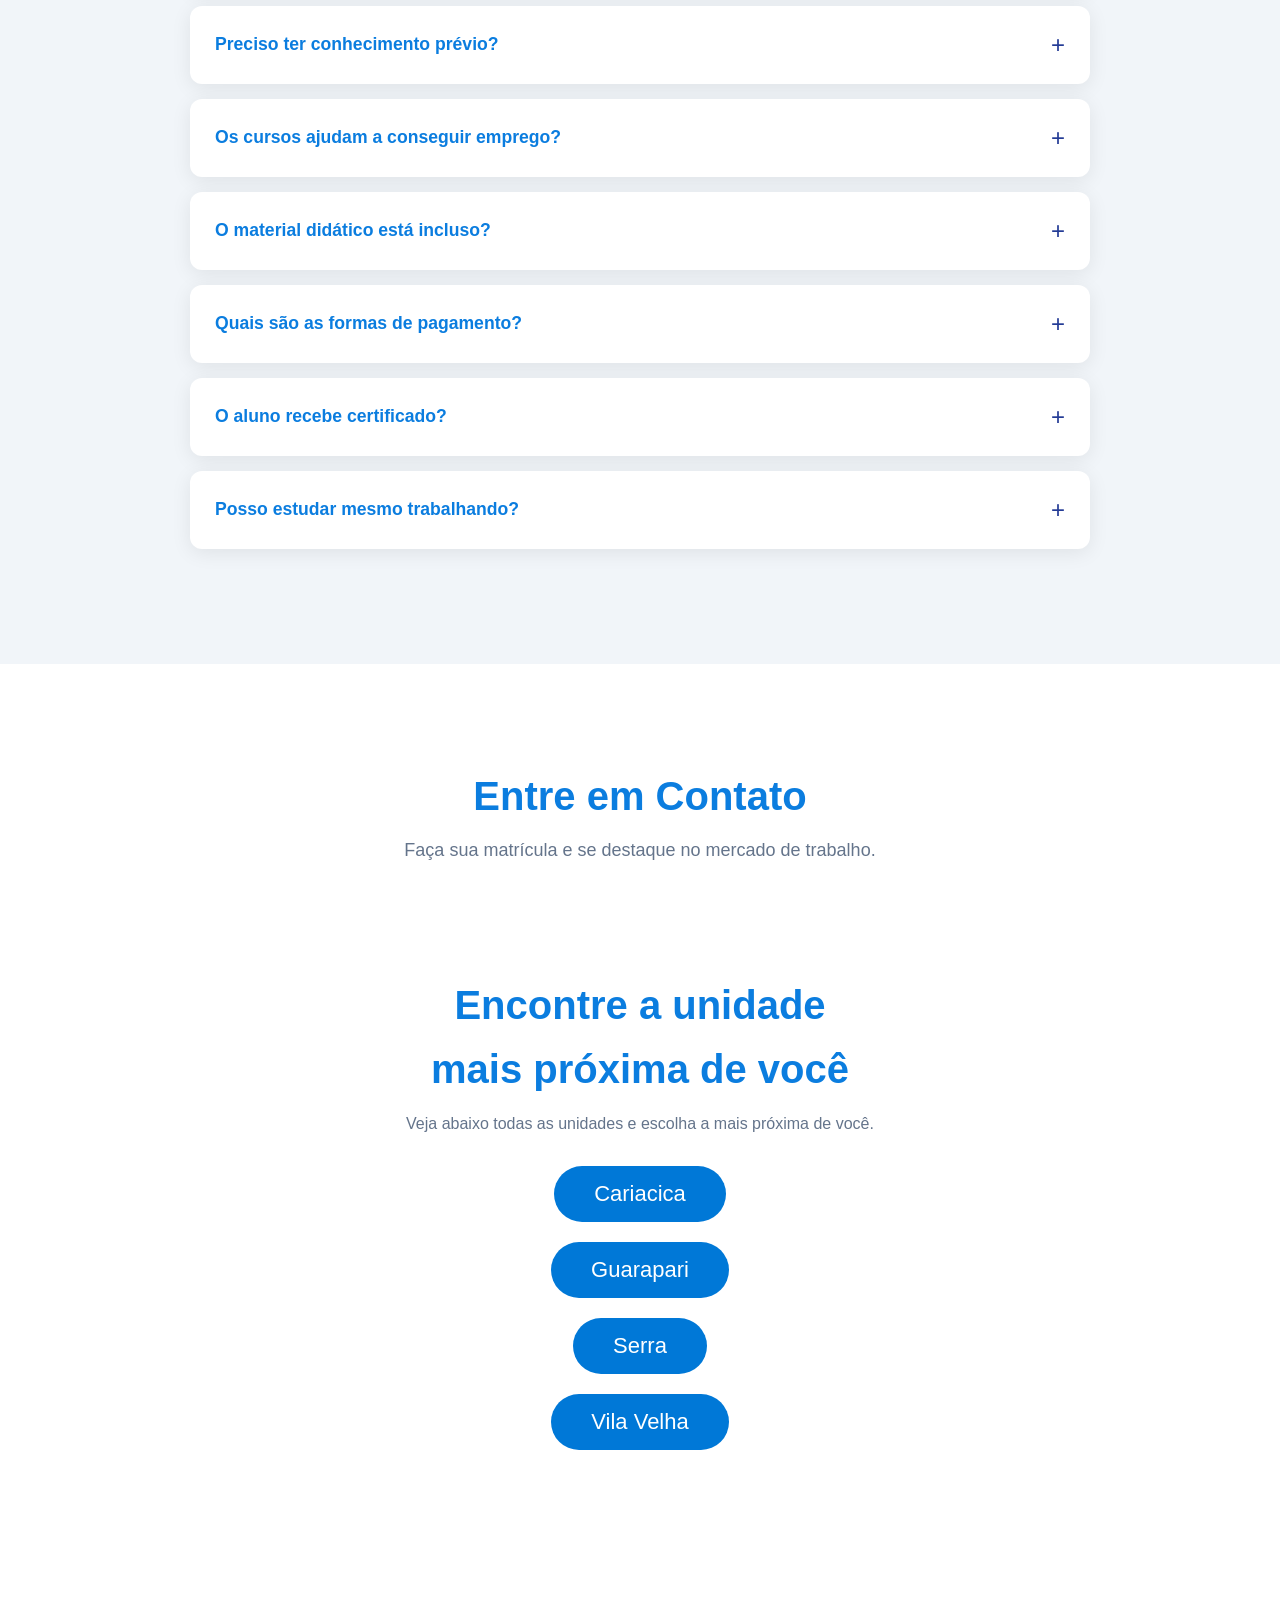
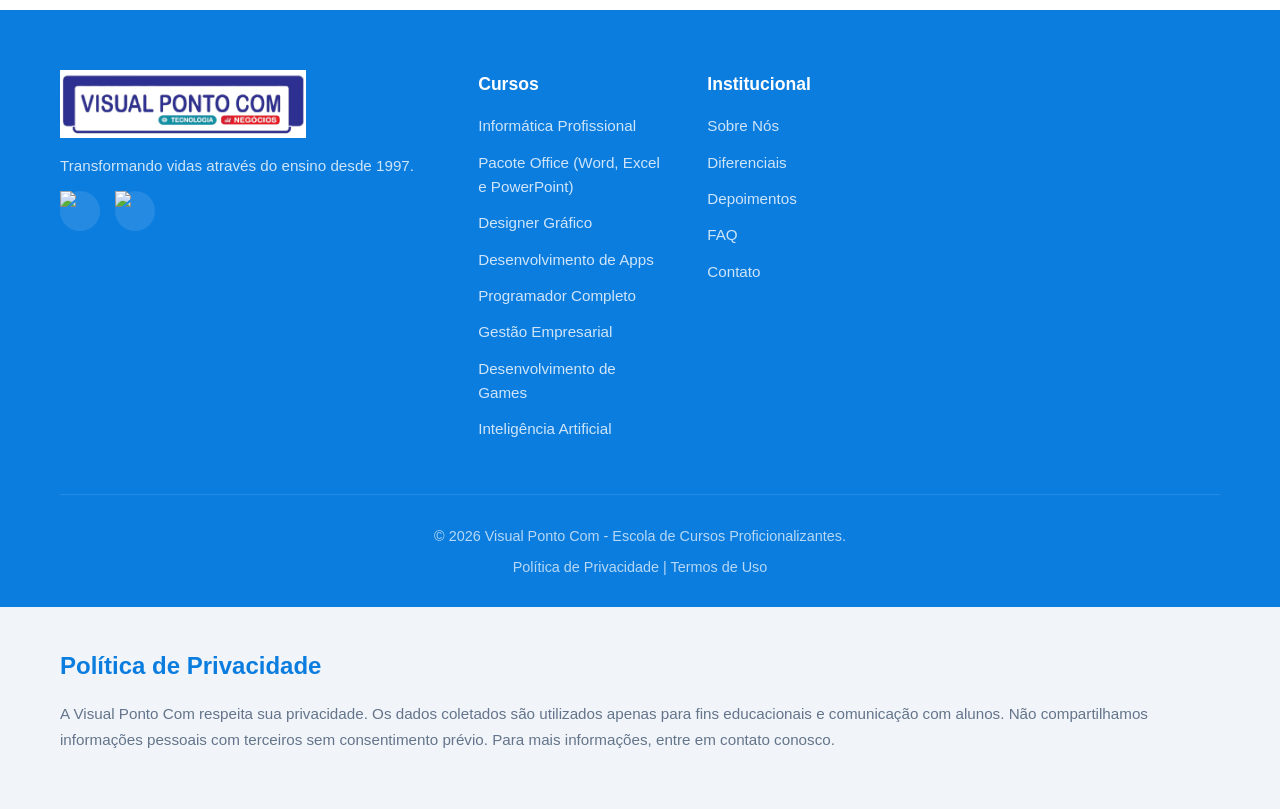
==== commit 4e7ec849: "annalyct" ====
--- a/index.html
+++ b/index.html
@@ -2,6 +2,19 @@
 <html lang="pt-BR">
 
 <head>
+
+  
+    <!-- Google tag (gtag.js) -->
+<script async src="https://www.googletagmanager.com/gtag/js?id=G-D5SR0NRBV0"></script>
+<script>
+  window.dataLayer = window.dataLayer || [];
+  function gtag(){dataLayer.push(arguments);}
+  gtag('js', new Date());
+
+  gtag('config', 'G-D5SR0NRBV0');
+</script>
+
+
     <meta charset="UTF-8">
     <meta name="viewport" content="width=device-width, initial-scale=1.0">
     <meta name="description"
@@ -723,7 +736,7 @@
                                     <p><strong>Telefone:</strong> (27) 3066-6610</p>
 
 
-                                    <a href="https://wa.me/5527996485922" target="_blank" class="botao-whatsapp">
+                                    <a href="https://wa.me/5527996485922" target="_blank"  class="botao-whatsapp">
                                         WhatsApp
                                     </a>
 
@@ -744,7 +757,7 @@
                                     <p><strong>Telefone:</strong> (27) 27 3020-5758</p>
 
 
-                                    <a href="https://wa.me/552730205758" target="_blank" class="botao-whatsapp">
+                                    <a href="https://wa.me/552730205758" target="_blank"  class="botao-whatsapp">
                                         WhatsApp
                                     </a>
 
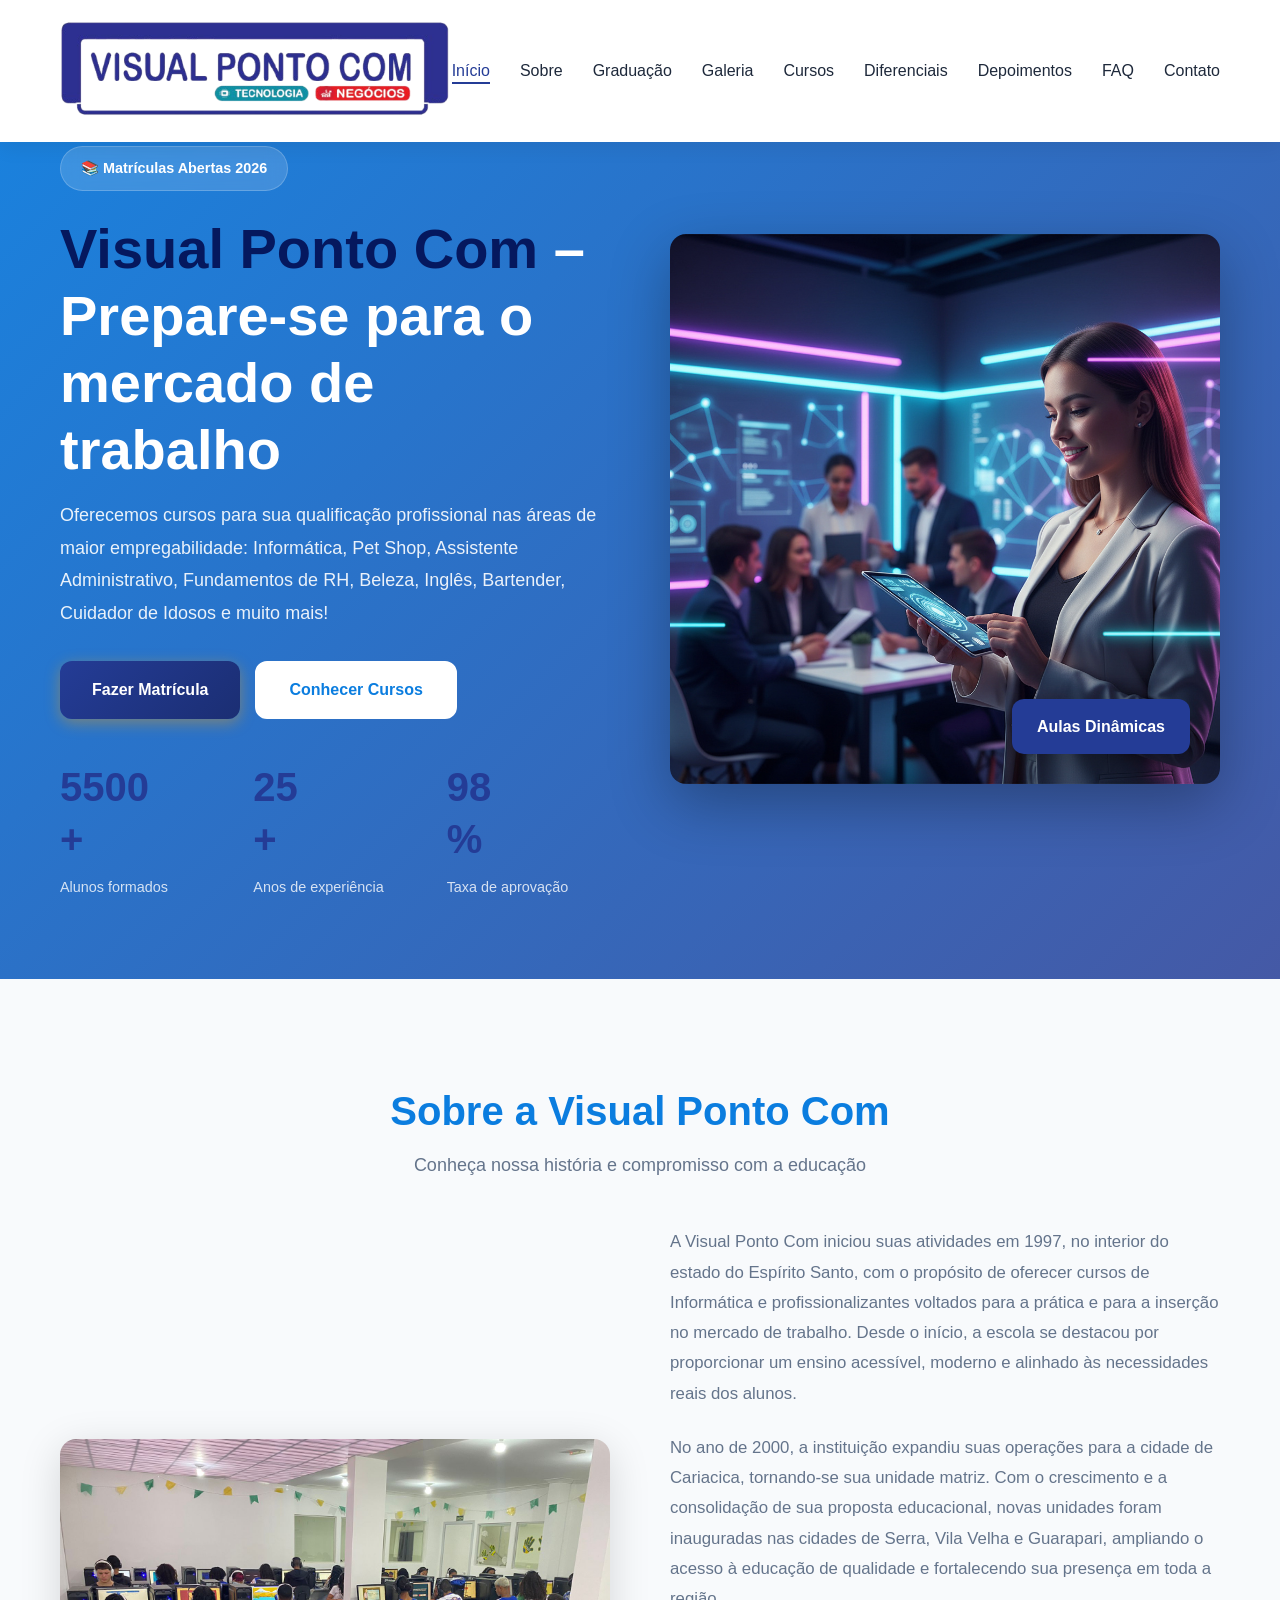
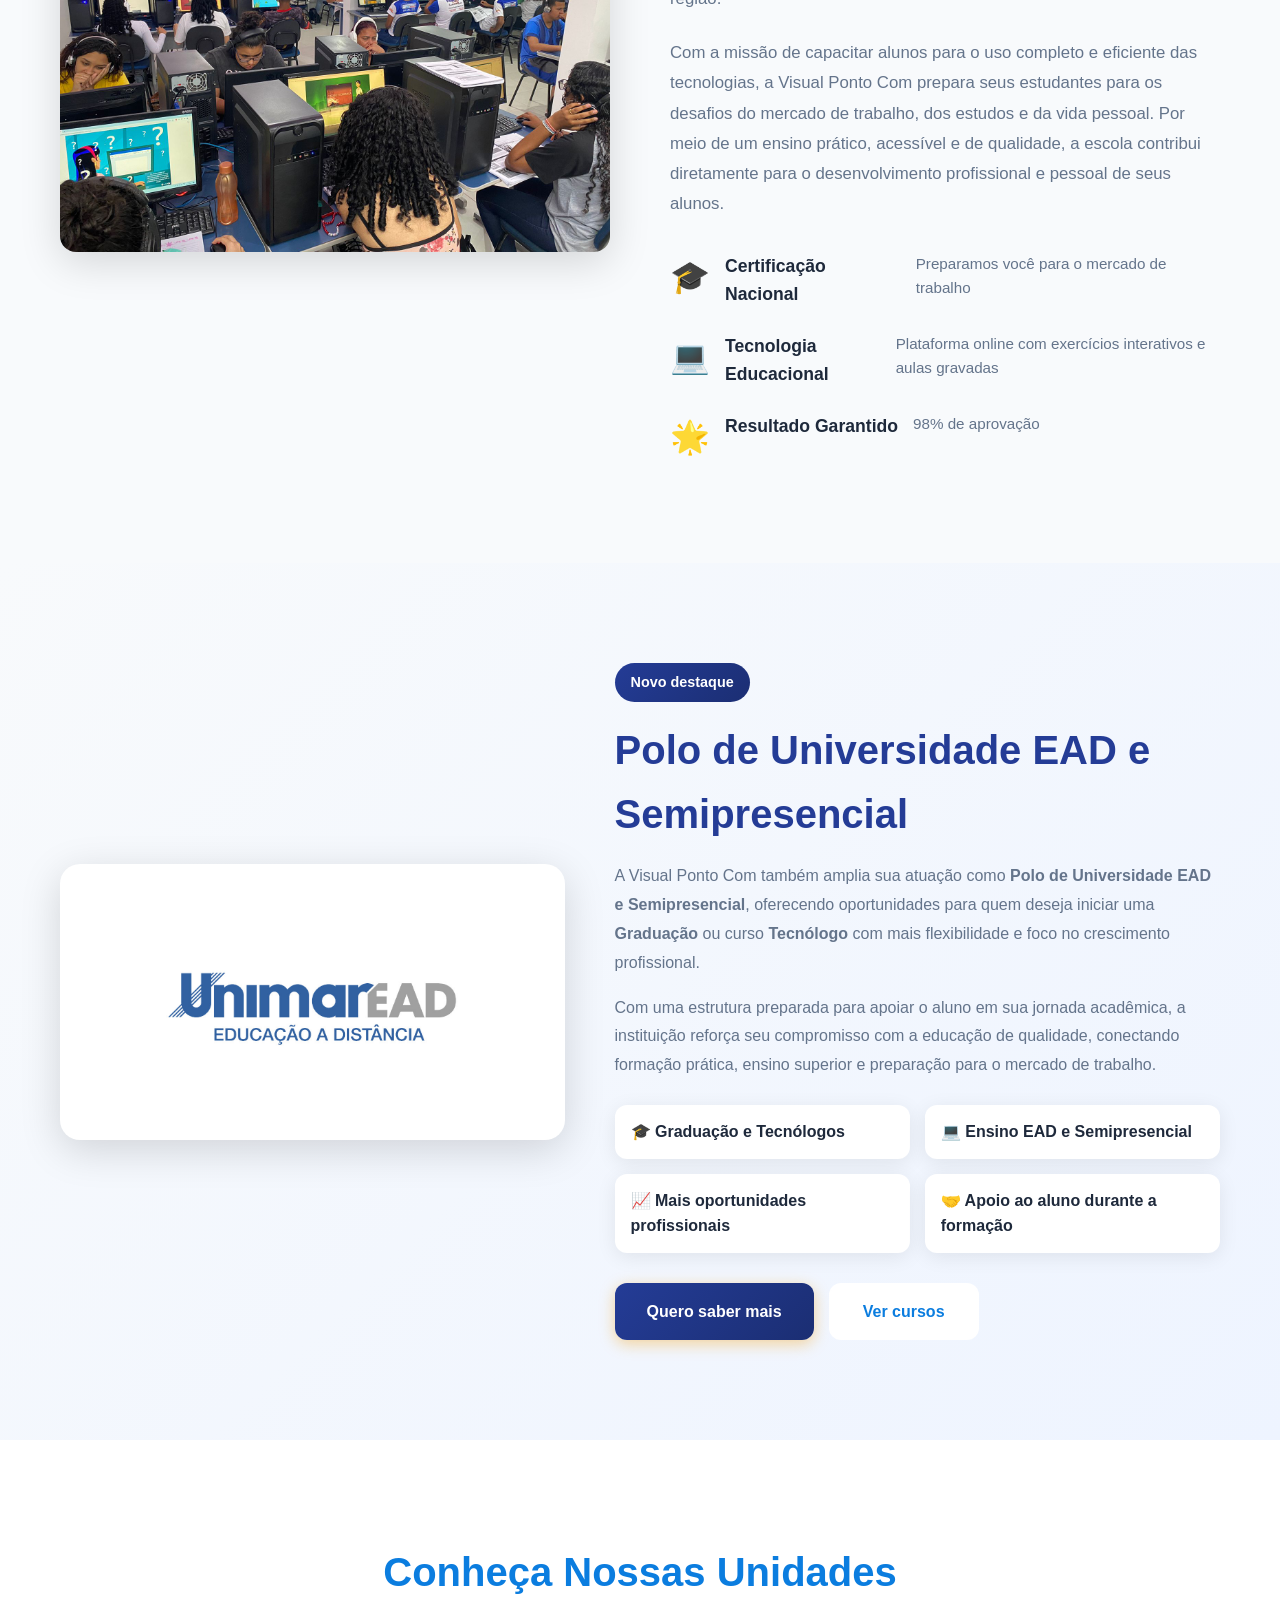
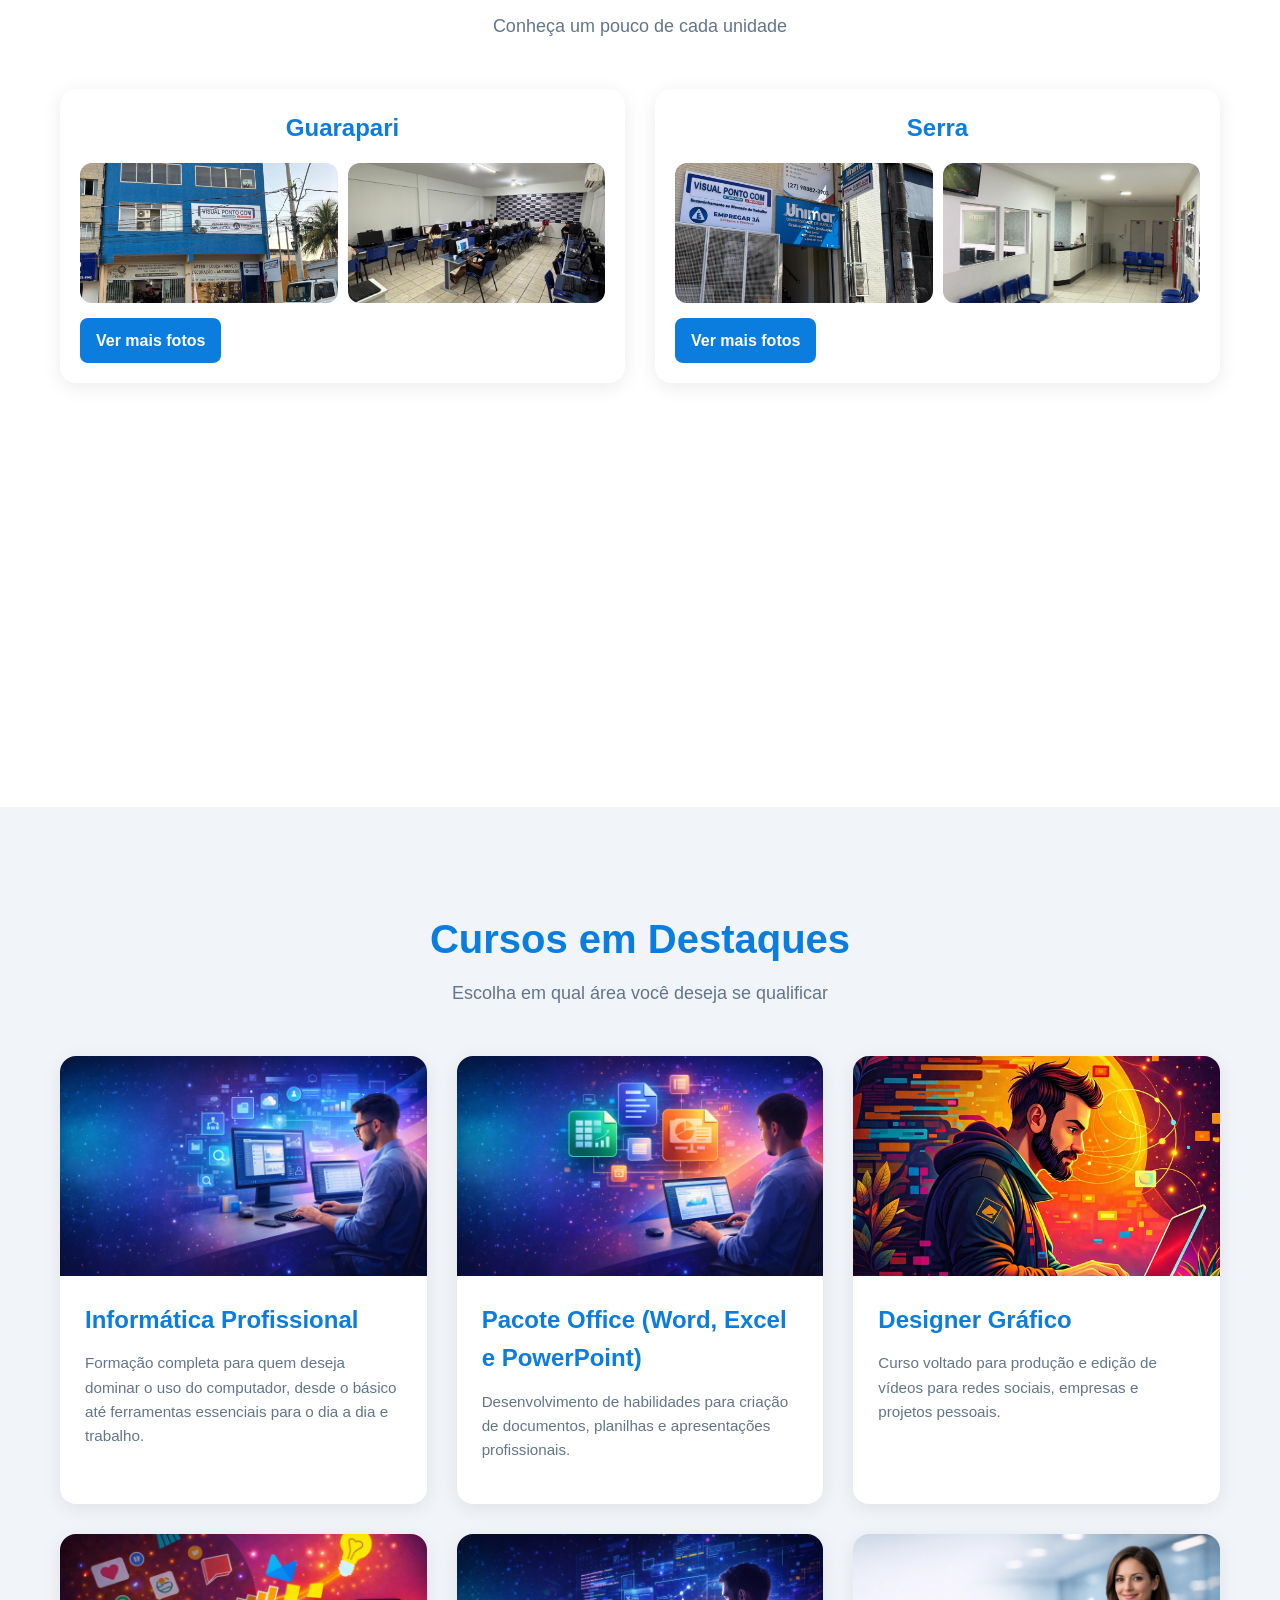
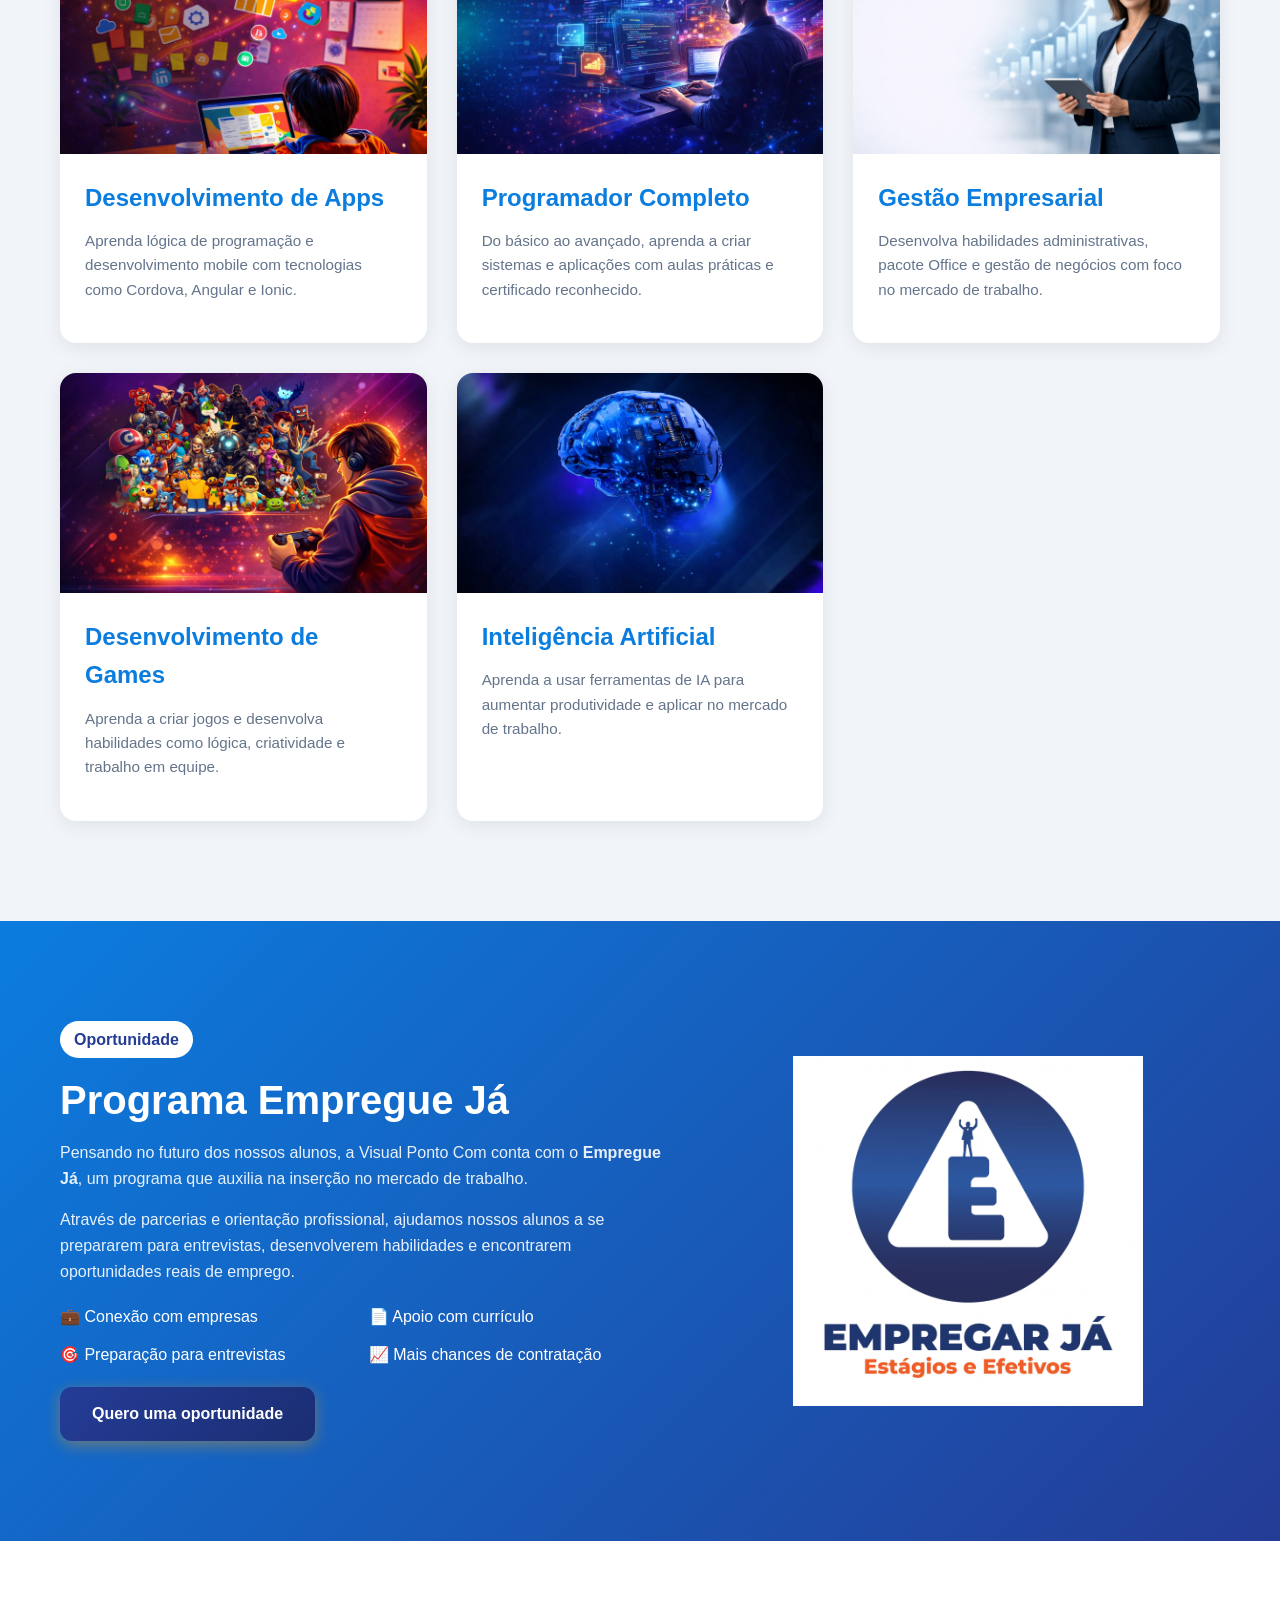
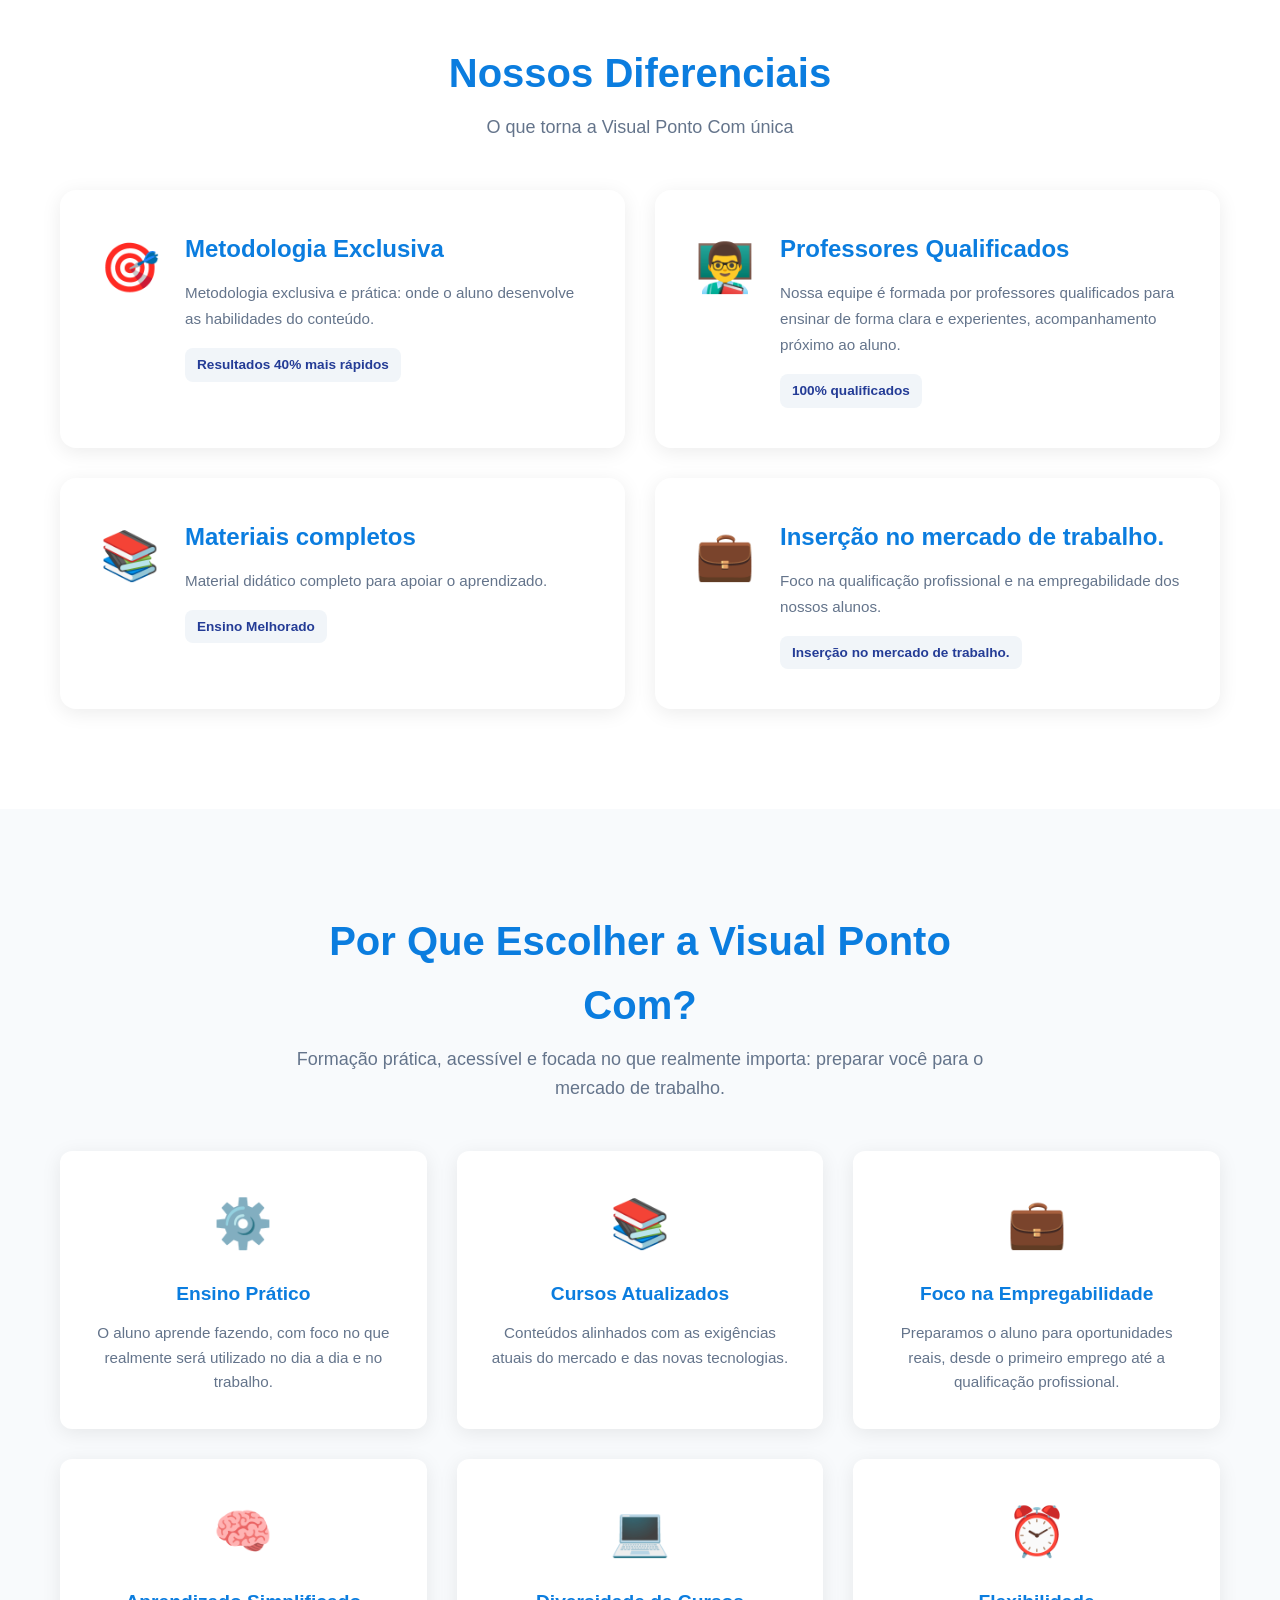
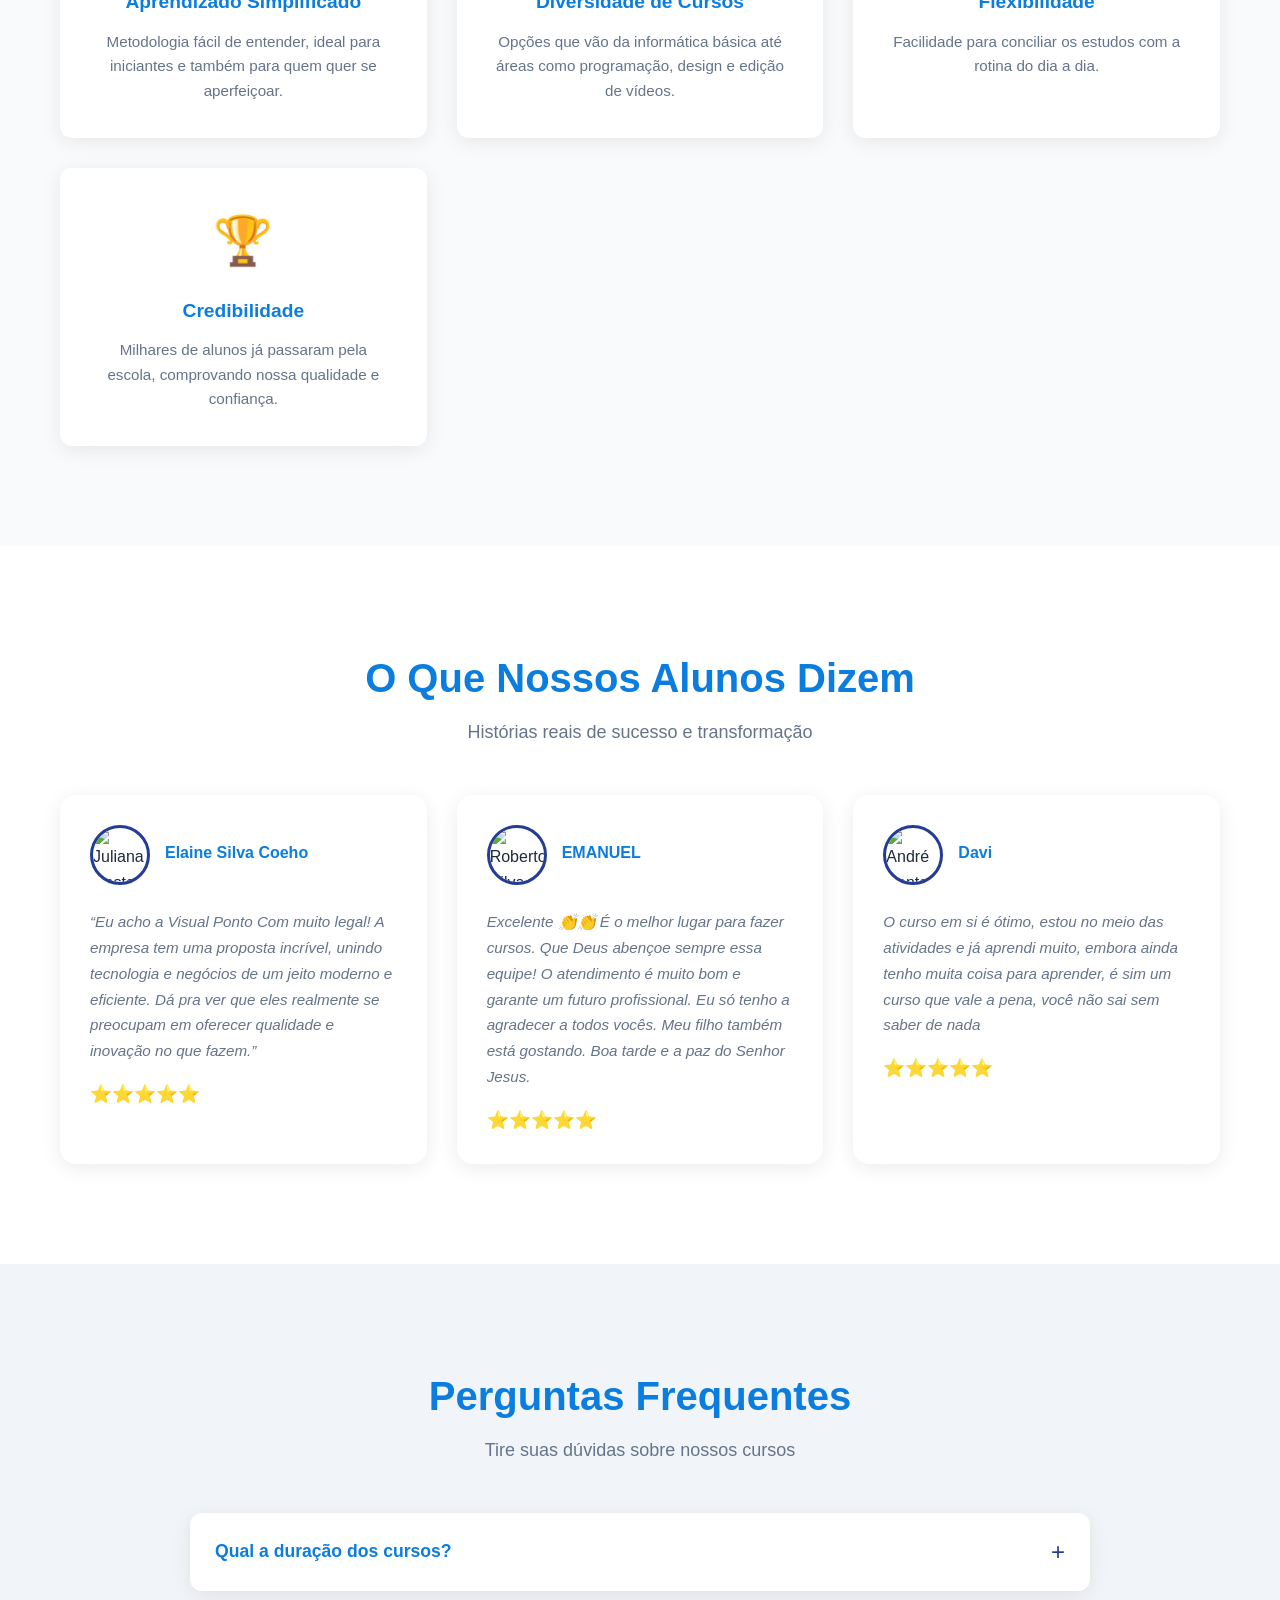
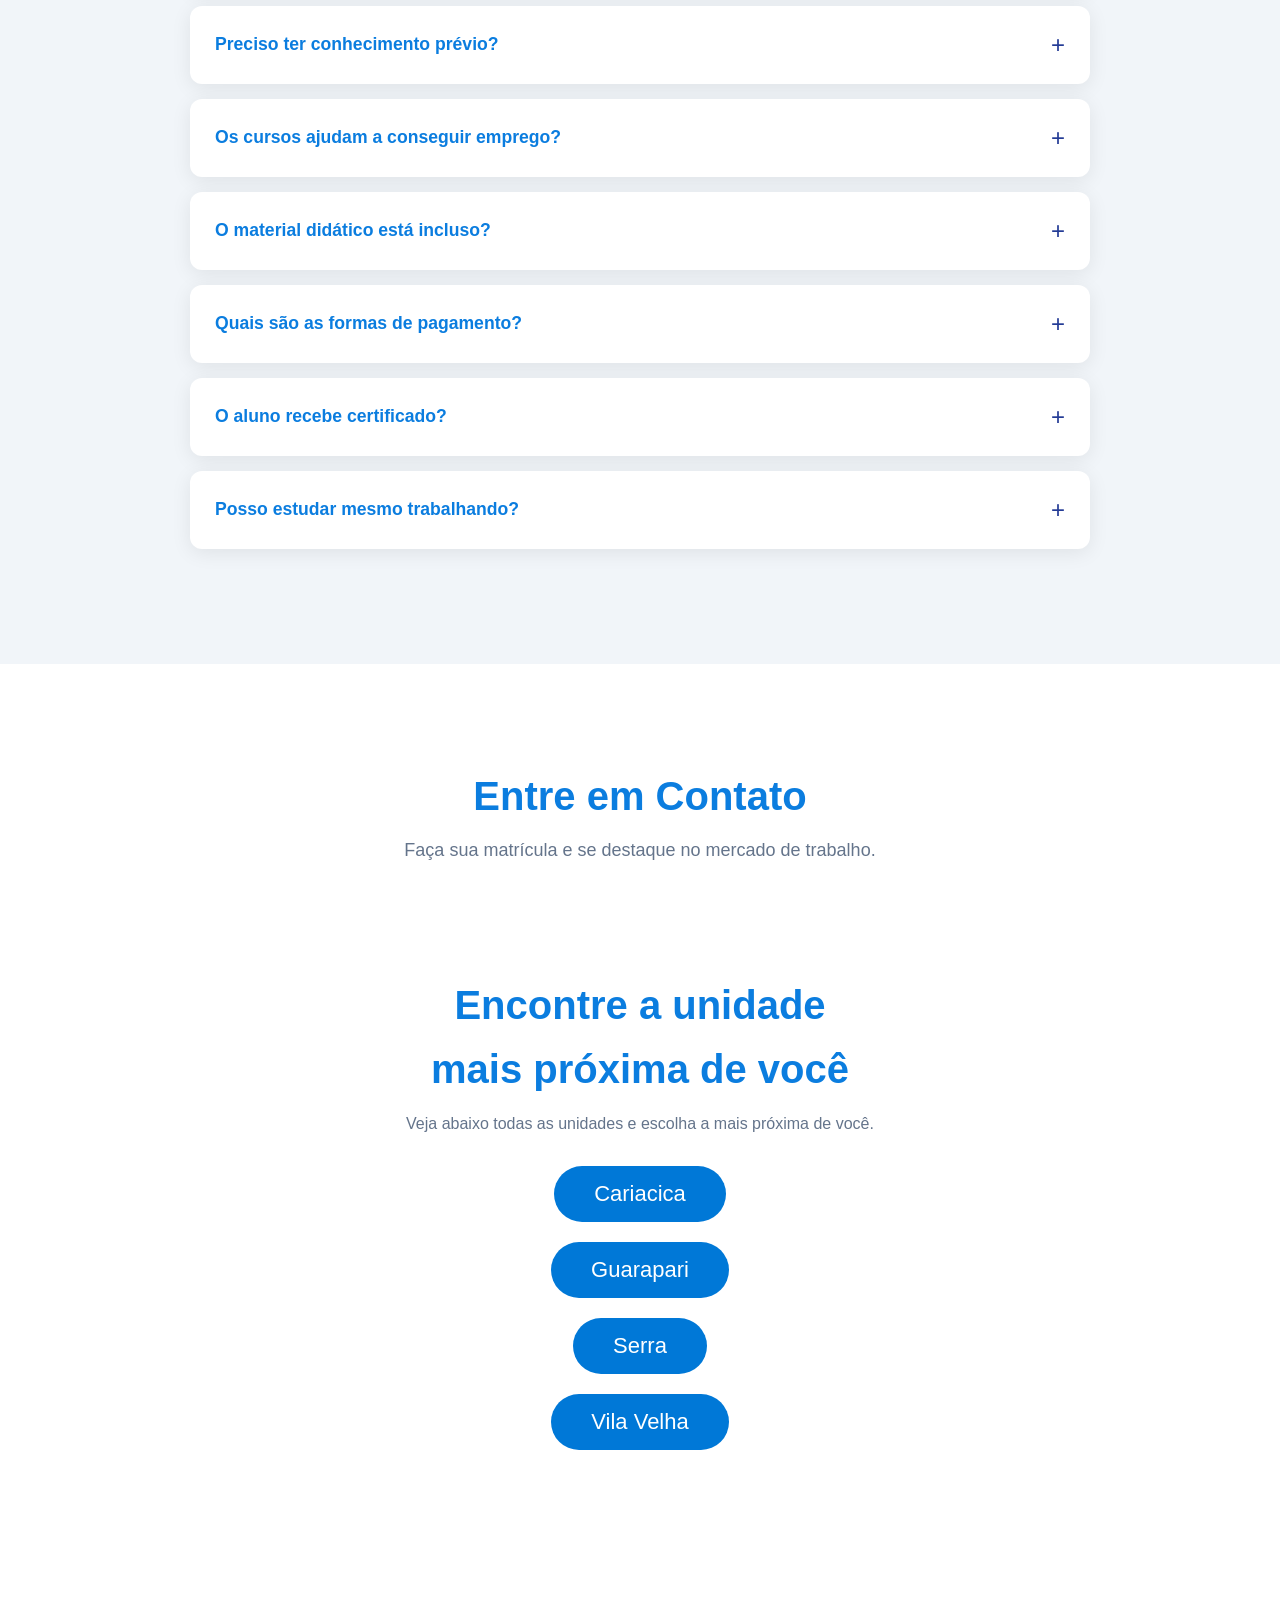
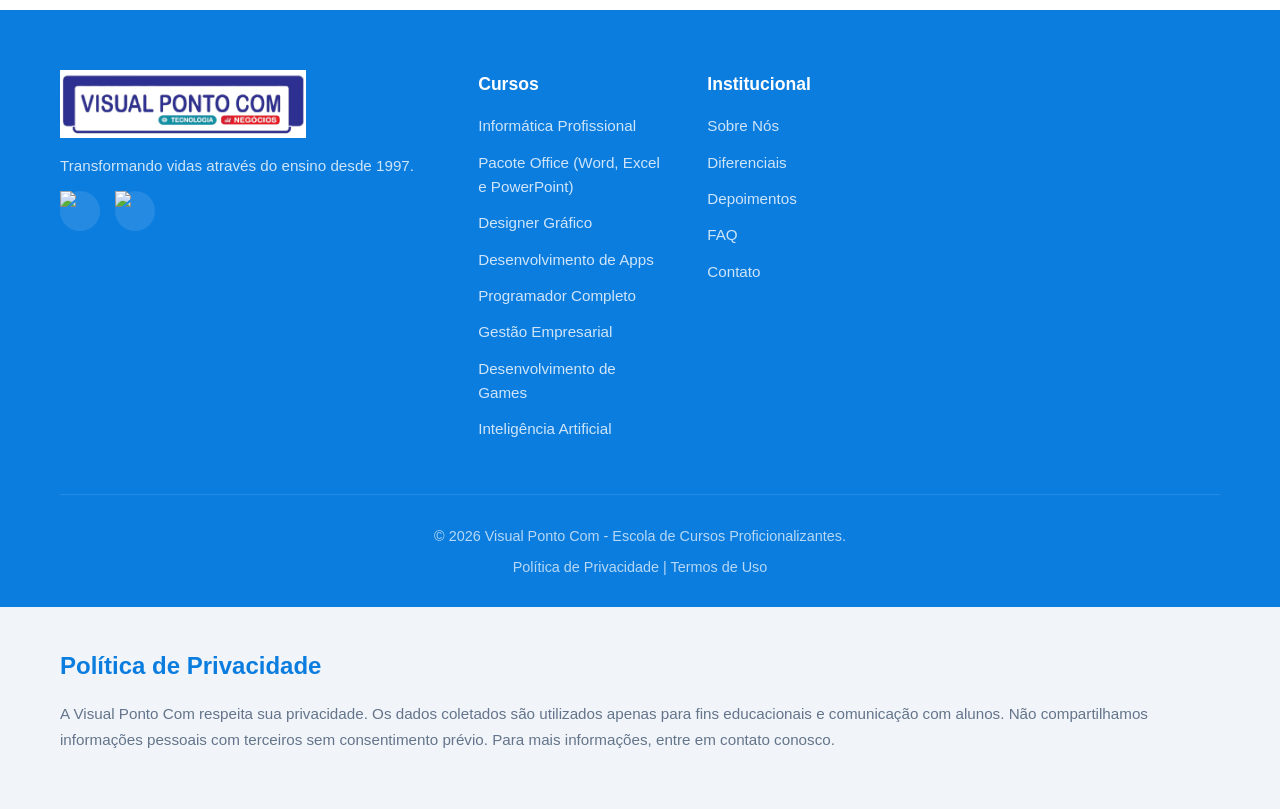
==== commit 463639e5: "Favicon" ====
--- a/index.html
+++ b/index.html
@@ -23,6 +23,7 @@
     <meta name="geo.placename" content="Cariacica">
     <meta name="geo.position" content="-20.3411;-40.3855">
     <title>Visual Ponto Com - Cursos Profissionalizantes</title>
+    <link rel="icon" type="image/png" href="img/favicom.png">
     <link rel="stylesheet" href="style.css">
 </head>
 
@@ -693,7 +694,7 @@
                                     <p><strong>Telefone:</strong> (27) 99731-5612</p>
                                     <p><strong>Telefone fixo:</strong> (27) 3396-0195</p>
 
-                                    <a href="https://wa.me/5527997315612" target="_blank" class="botao-whatsapp">
+                                    <a href="https://wa.me/5527997315612" target="_blank" class="botao-whatsapp"   data-unidade="Cariacica">
                                         WhatsApp
                                     </a>
 
@@ -714,7 +715,7 @@
                                     <p><strong>Telefone:</strong> (27) 99871-5135</p>
 
 
-                                    <a href="https://wa.me/5527998715135" target="_blank" class="botao-whatsapp">
+                                    <a href="https://wa.me/5527998715135" target="_blank" class="botao-whatsapp"  data-unidade="Guarapari">
                                         WhatsApp
                                     </a>
 
@@ -736,7 +737,7 @@
                                     <p><strong>Telefone:</strong> (27) 3066-6610</p>
 
 
-                                    <a href="https://wa.me/5527996485922" target="_blank"  class="botao-whatsapp">
+                                    <a href="https://wa.me/5527996485922" target="_blank"  class="botao-whatsapp"  data-unidade="Serra">
                                         WhatsApp
                                     </a>
 
@@ -757,7 +758,7 @@
                                     <p><strong>Telefone:</strong> (27) 27 3020-5758</p>
 
 
-                                    <a href="https://wa.me/552730205758" target="_blank"  class="botao-whatsapp">
+                                    <a href="https://wa.me/552730205758" target="_blank"  class="botao-whatsapp"  data-unidade="Vila Velha">
                                         WhatsApp
                                     </a>
 
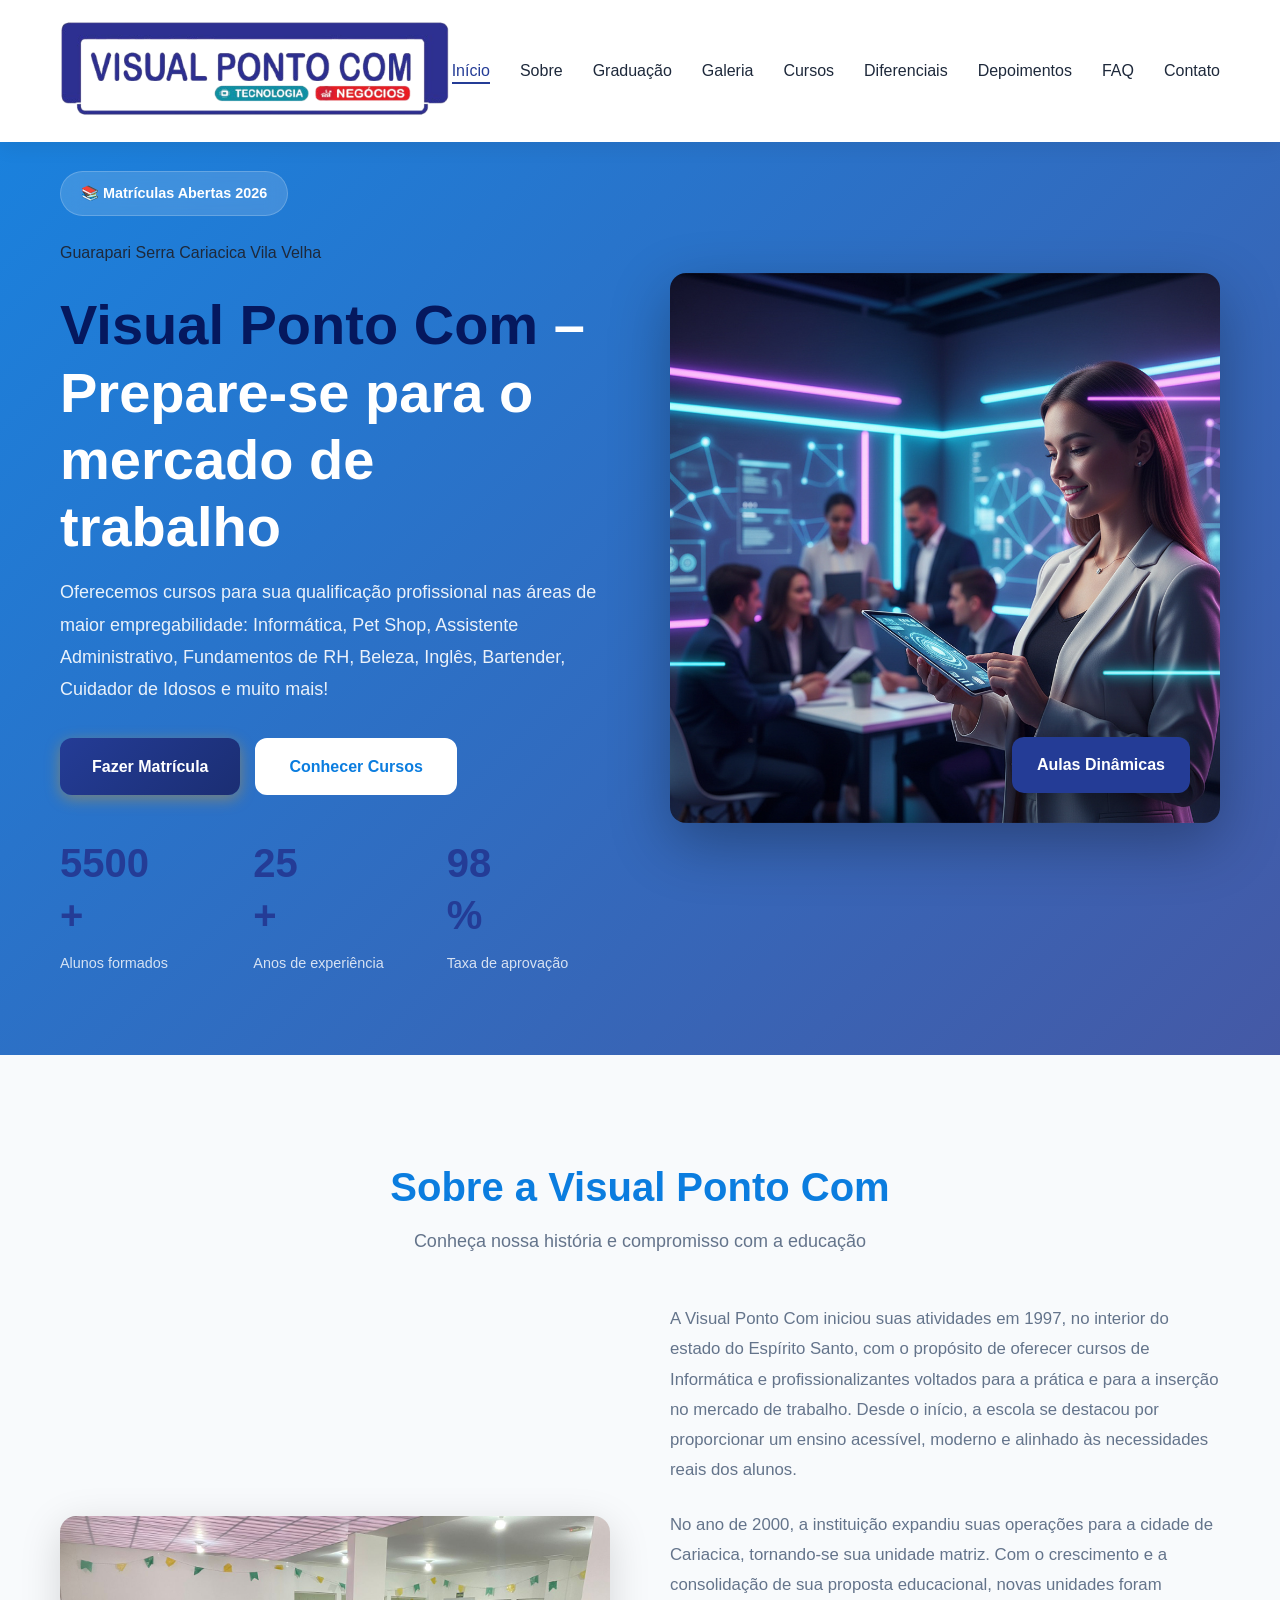
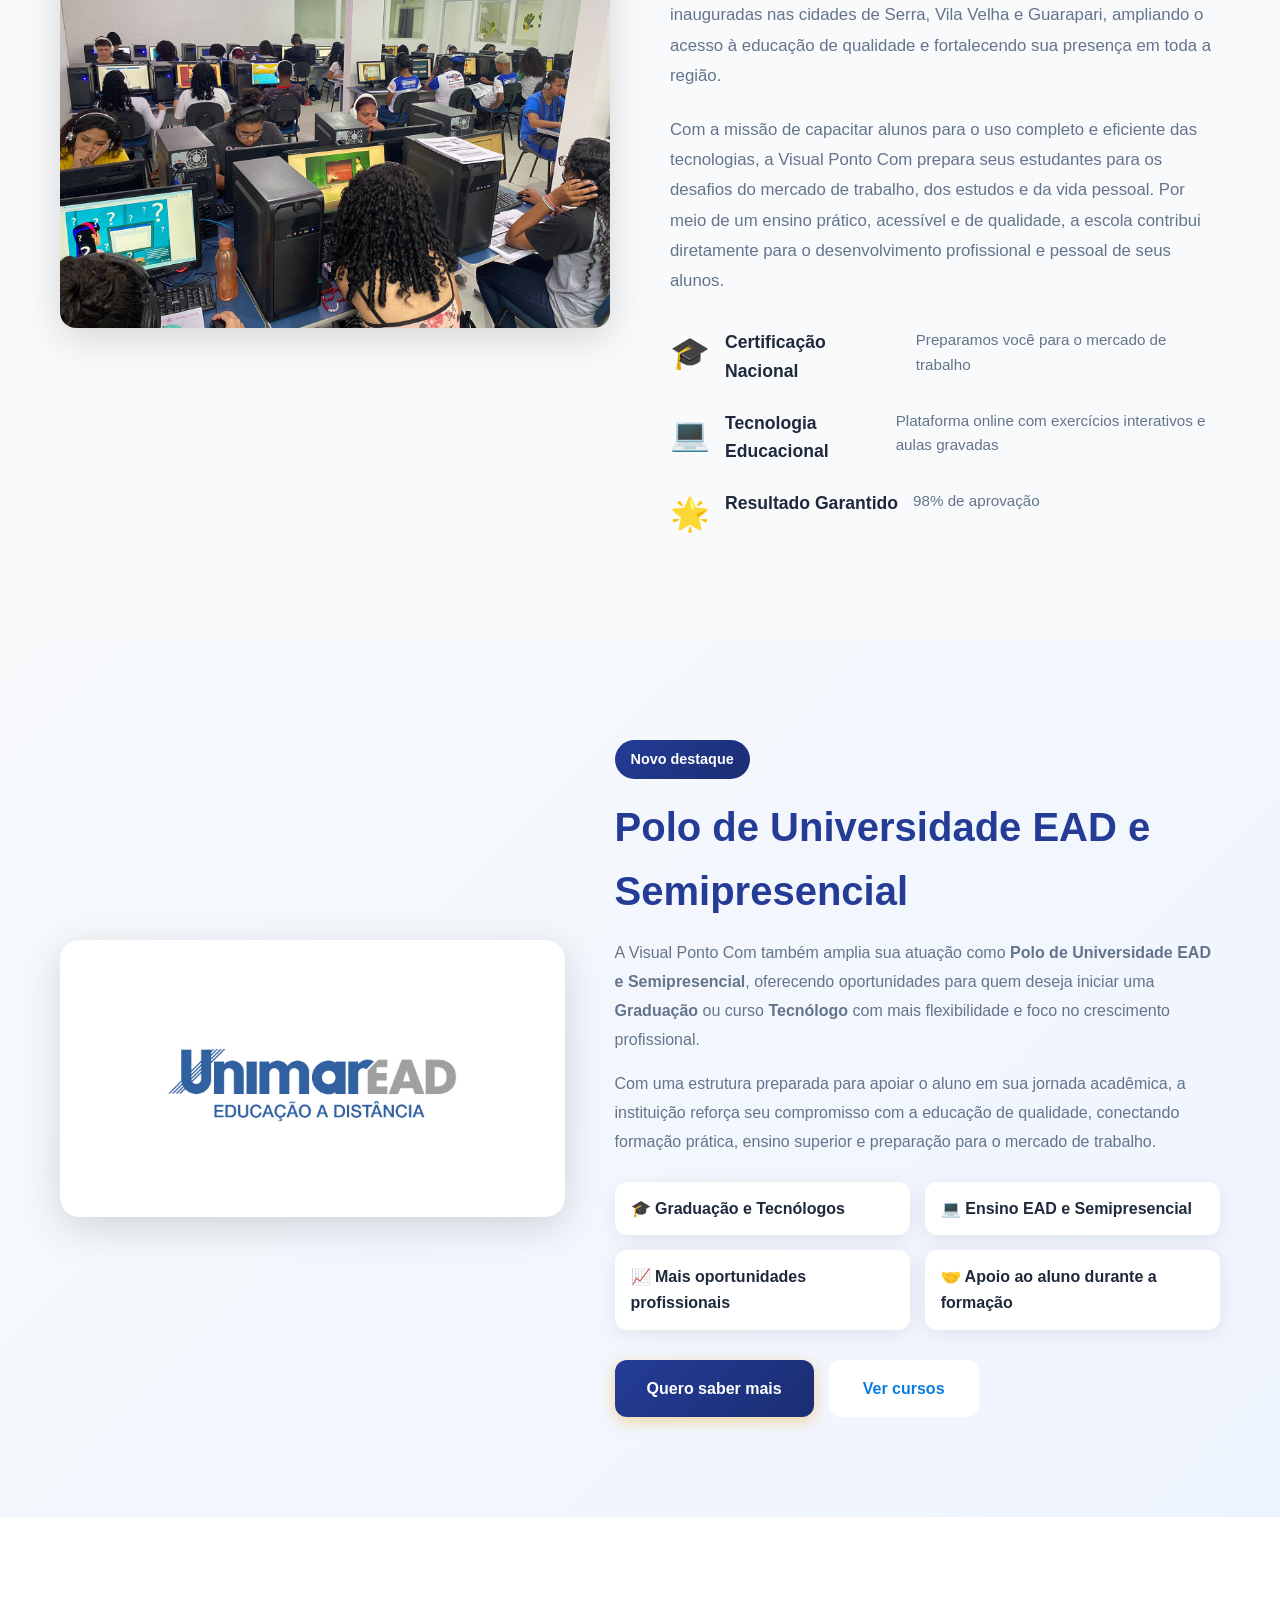
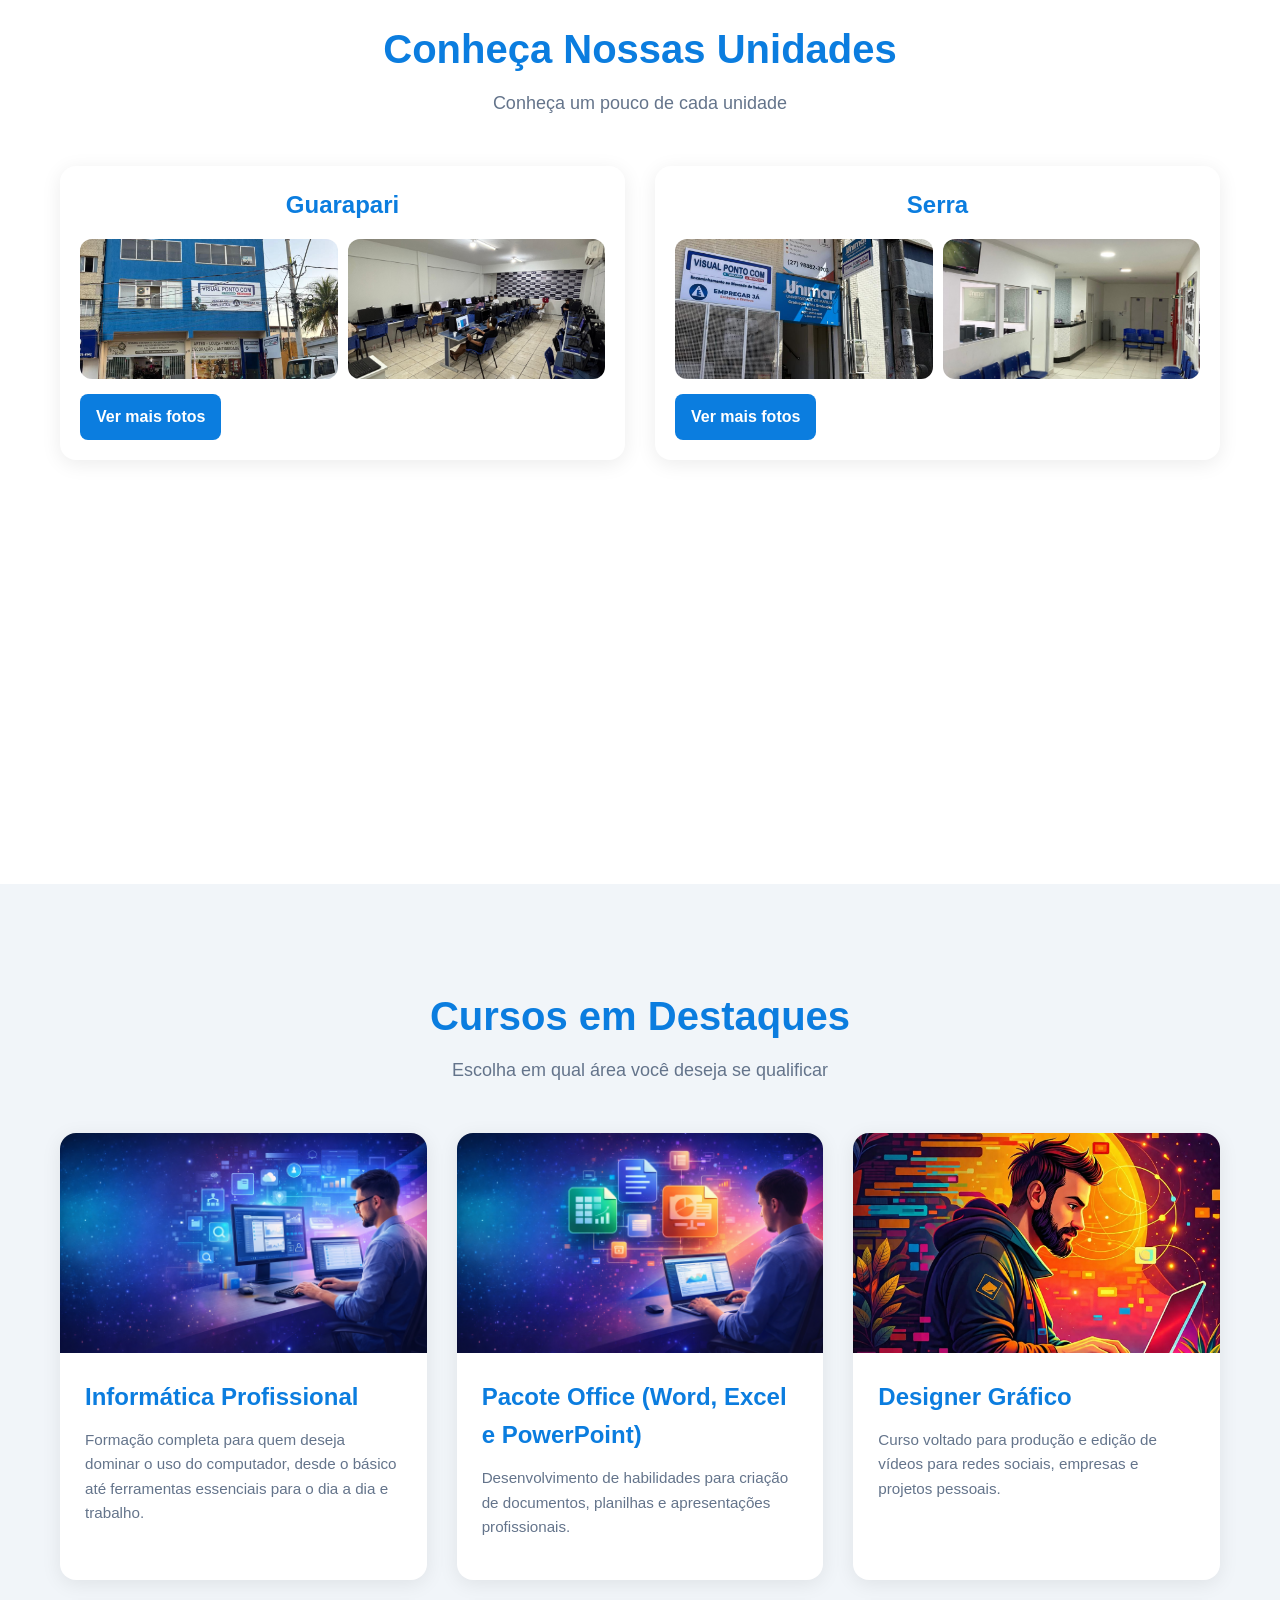
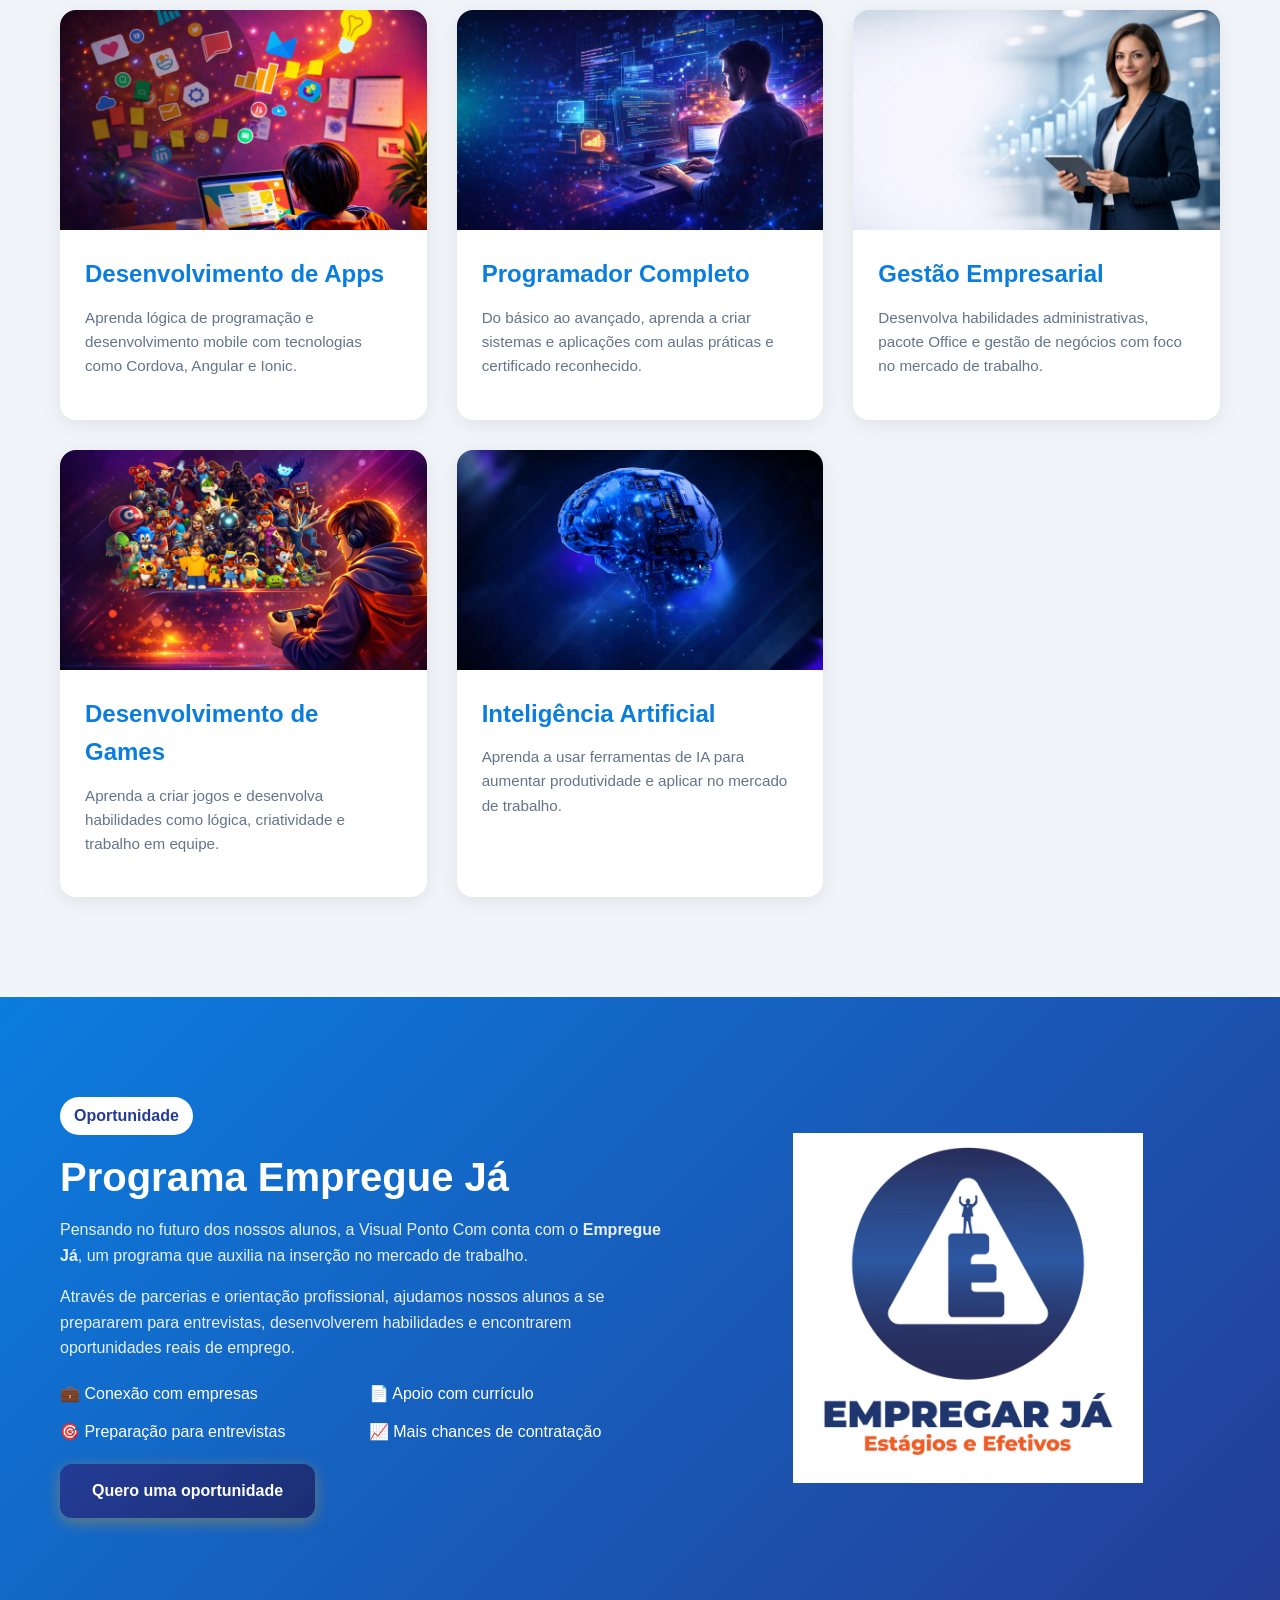
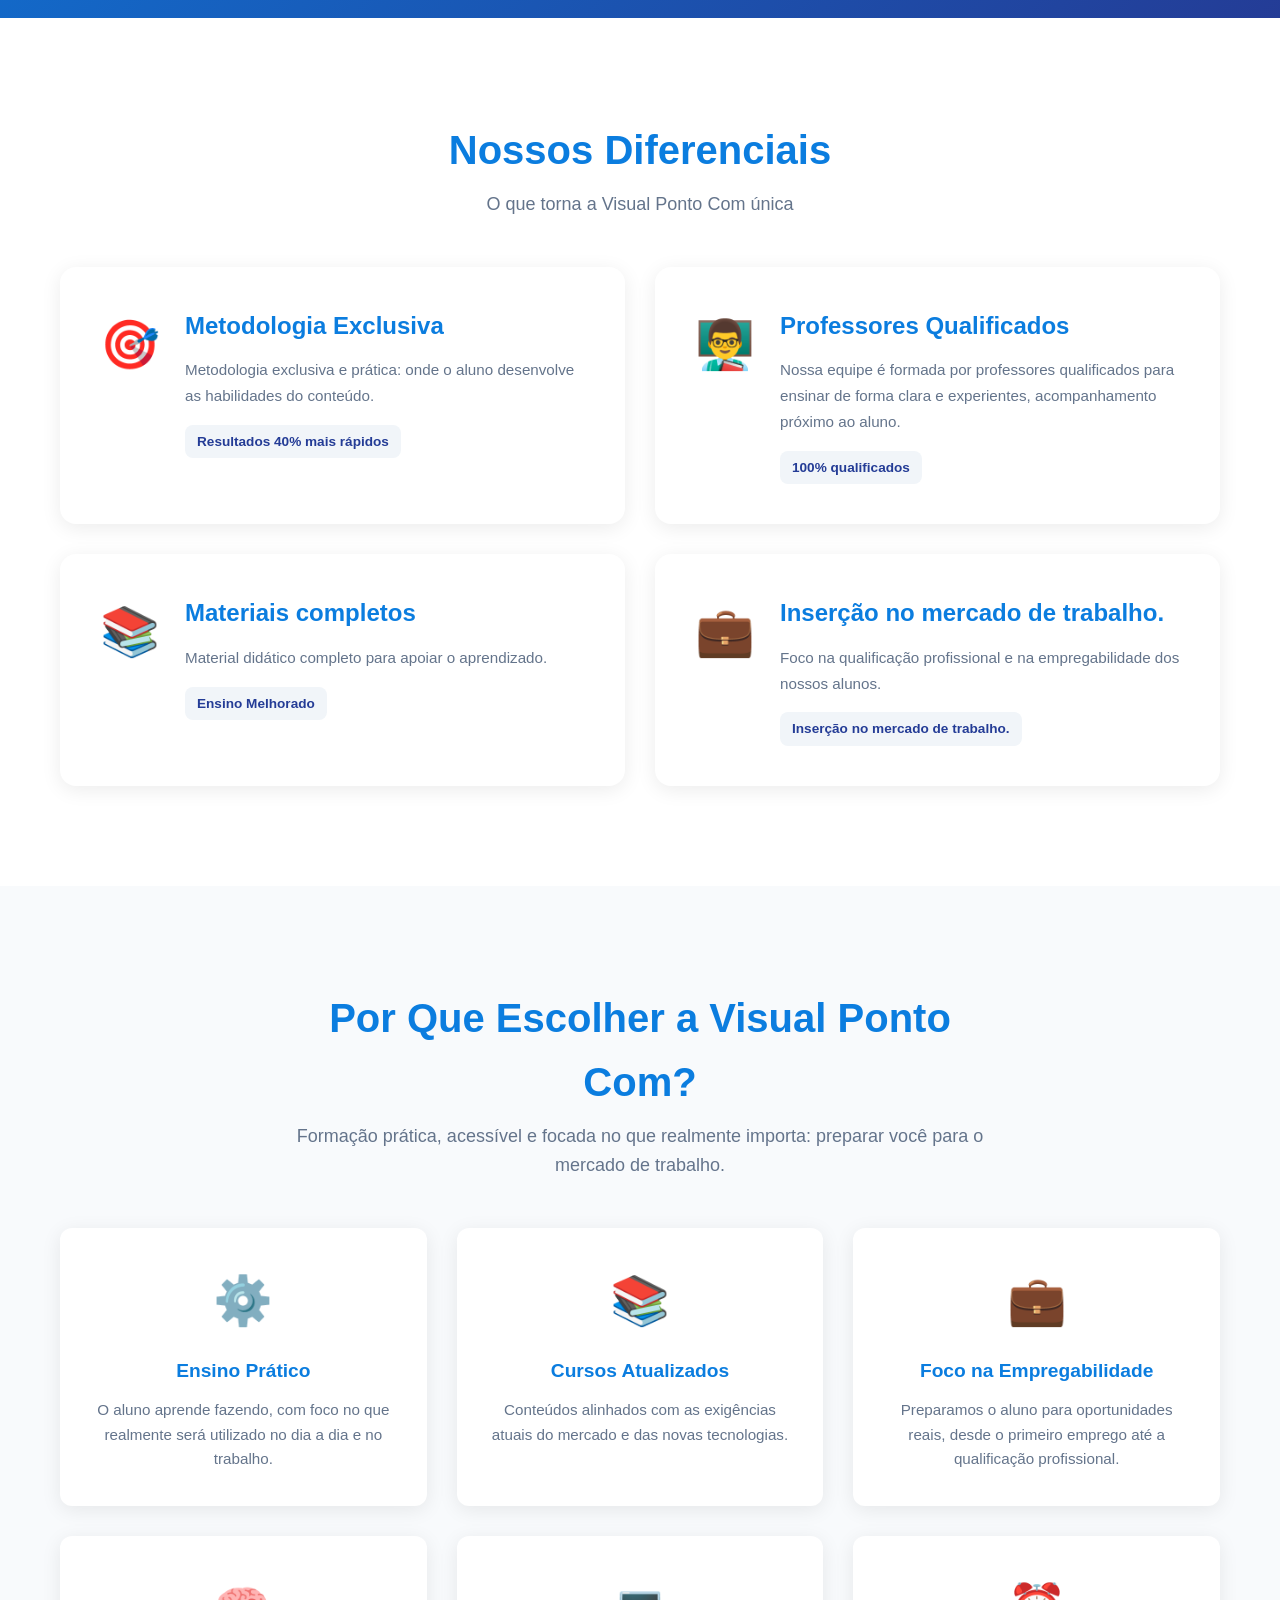
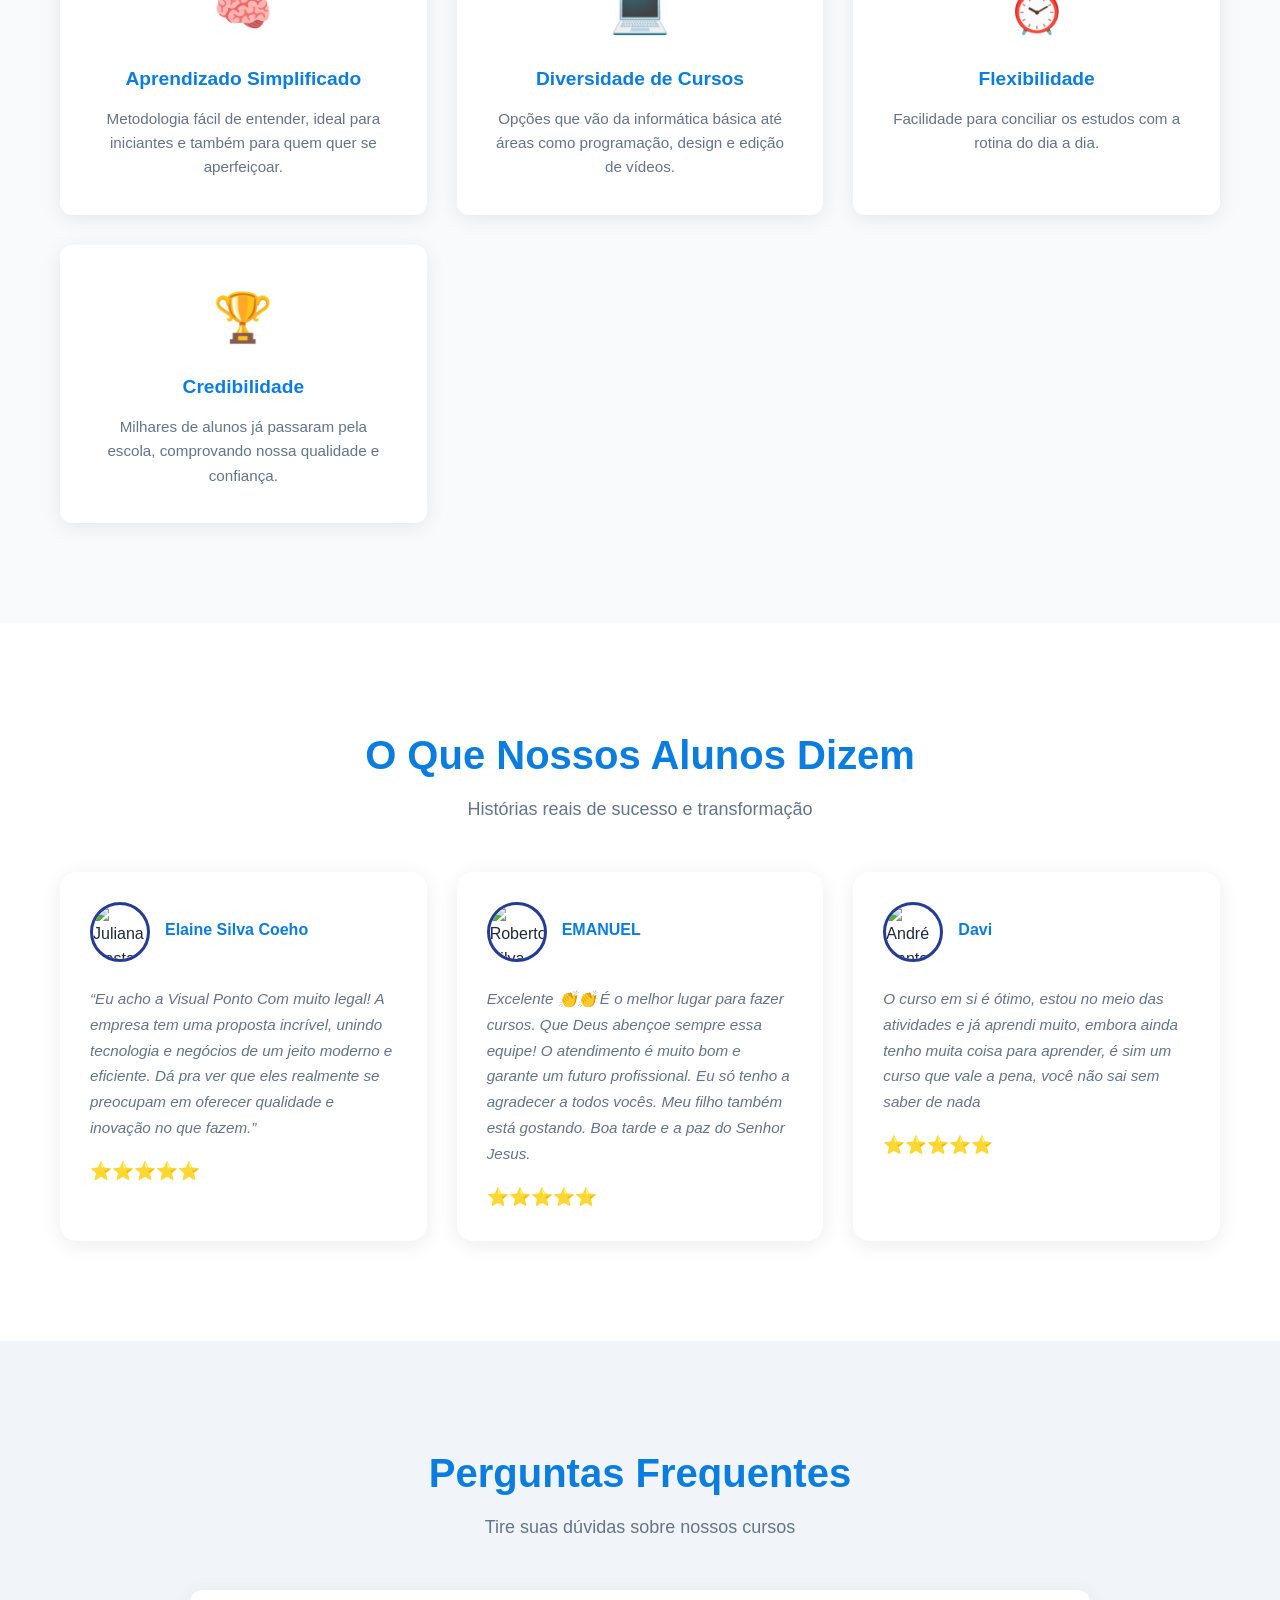
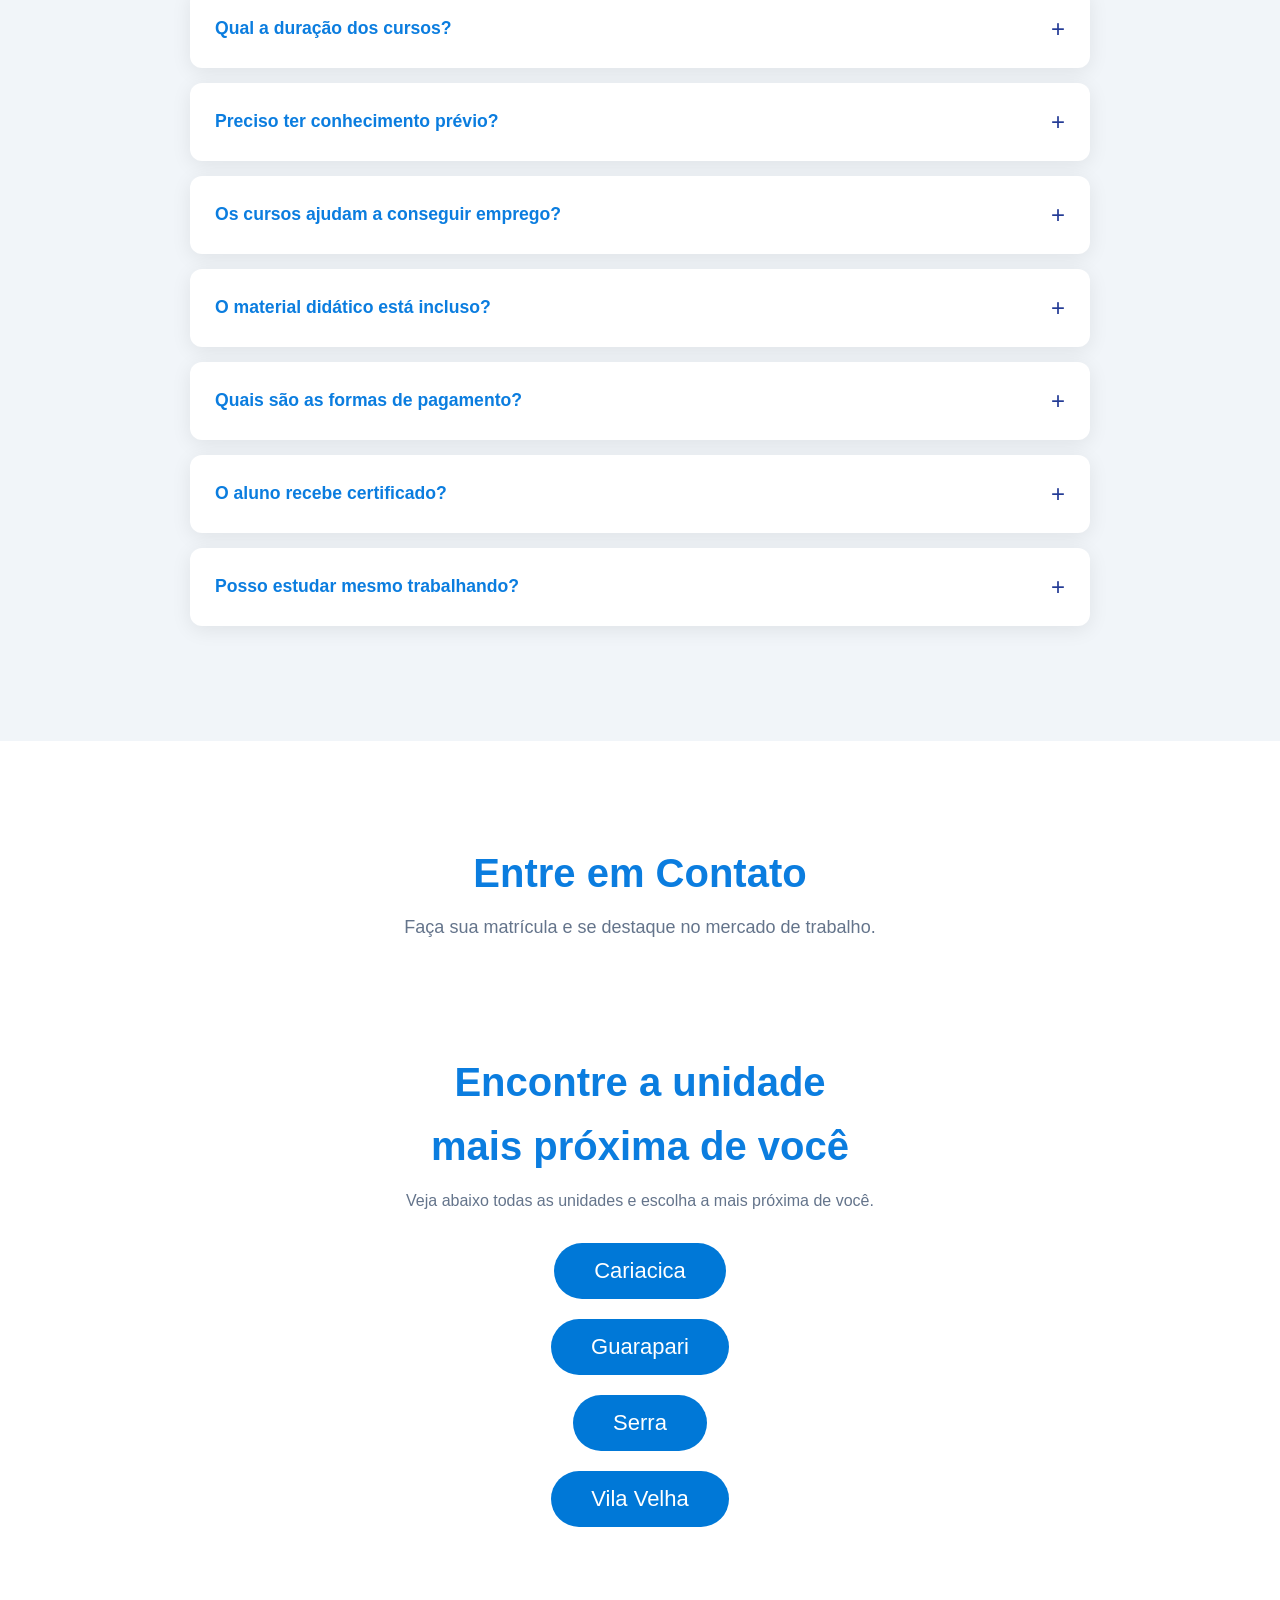
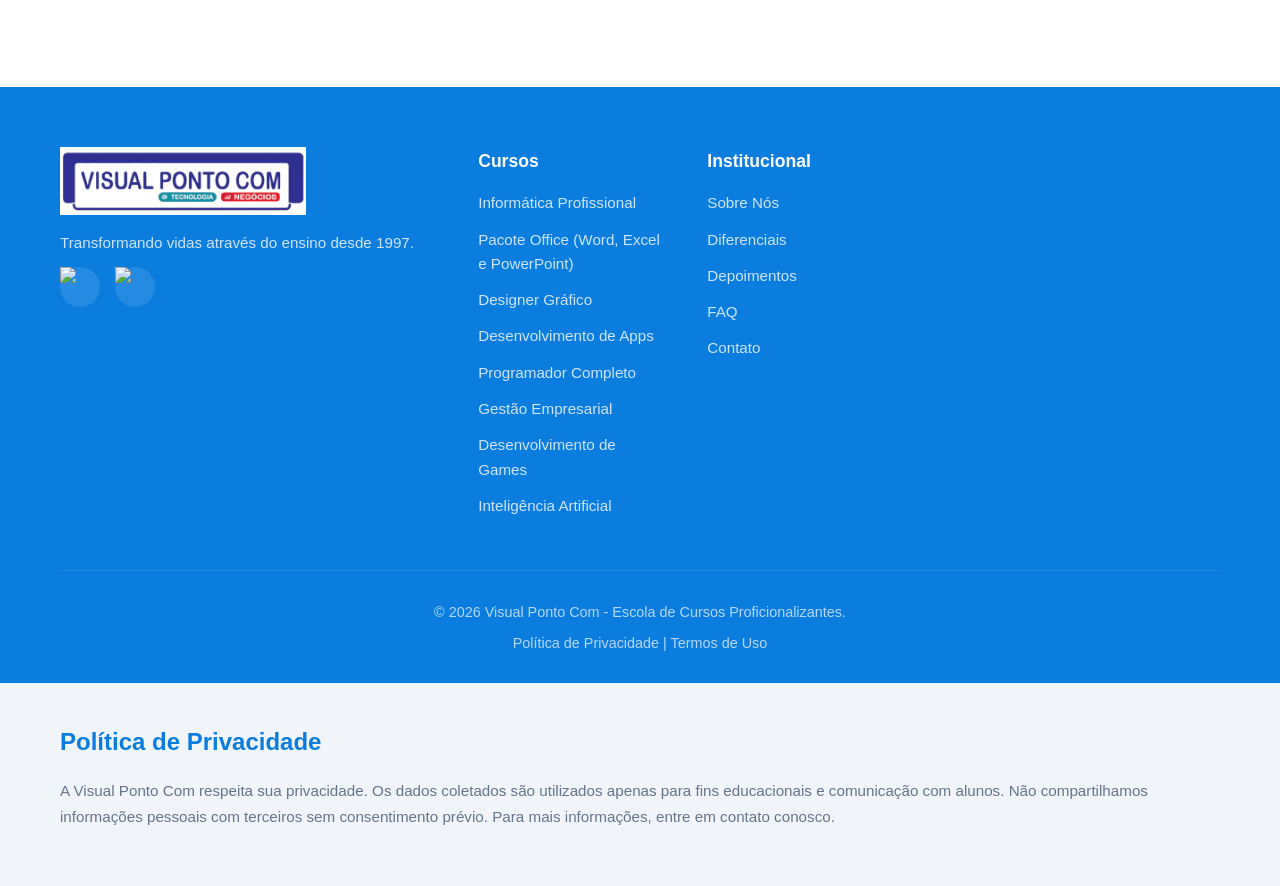
==== commit 970eef59: "Adicionando polos no inicio da pagina" ====
--- a/index.html
+++ b/index.html
@@ -3,16 +3,16 @@
 
 <head>
 
-  
+
     <!-- Google tag (gtag.js) -->
-<script async src="https://www.googletagmanager.com/gtag/js?id=G-D5SR0NRBV0"></script>
-<script>
-  window.dataLayer = window.dataLayer || [];
-  function gtag(){dataLayer.push(arguments);}
-  gtag('js', new Date());
-
-  gtag('config', 'G-D5SR0NRBV0');
-</script>
+    <script async src="https://www.googletagmanager.com/gtag/js?id=G-D5SR0NRBV0"></script>
+    <script>
+        window.dataLayer = window.dataLayer || [];
+        function gtag() { dataLayer.push(arguments); }
+        gtag('js', new Date());
+
+        gtag('config', 'G-D5SR0NRBV0');
+    </script>
 
 
     <meta charset="UTF-8">
@@ -56,6 +56,7 @@
         </div>
     </header>
 
+
     <!-- ========== HERO ========== -->
     <!-- Hero com imagem de fundo em tela cheia -->
     <section class="hero" id="inicio">
@@ -69,8 +70,19 @@
         <div class="container">
             <div class="hero-content">
                 <br>
+                <br>
                 <div class="hero-badge">📚 Matrículas Abertas 2026</div>
+                
                 <!-- EDITÁVEL: Título principal -->
+                <div class="links-container">
+                    <a href="#guarapari">Guarapari</a>
+                    <a href="#serra">Serra</a>
+                    <a href="#cariacica">Cariacica</a>
+                    <a href="#vilavelha">Vila Velha</a>
+                </div>
+
+                <br>
+                
                 <h1> <strong class="titulo"> Visual Ponto Com </strong>– Prepare-se para o mercado de trabalho</h1>
                 <!-- EDITÁVEL: Subtítulo -->
                 <p class="hero-subtitle">Oferecemos cursos para sua qualificação profissional
@@ -684,7 +696,7 @@
                     <div class="unidades-lista">
 
                         <!-- Cariacica -->
-                        <div class="unidade-item">
+                        <div class="unidade-item" id="cariacica">
                             <button class="unidade-botao">Cariacica</button>
                             <div class="unidade-conteudo">
                                 <div class="unidade-card">
@@ -694,7 +706,8 @@
                                     <p><strong>Telefone:</strong> (27) 99731-5612</p>
                                     <p><strong>Telefone fixo:</strong> (27) 3396-0195</p>
 
-                                    <a href="https://wa.me/5527997315612" target="_blank" class="botao-whatsapp"   data-unidade="Cariacica">
+                                    <a href="https://wa.me/5527997315612" target="_blank" class="botao-whatsapp"
+                                        data-unidade="Cariacica">
                                         WhatsApp
                                     </a>
 
@@ -705,7 +718,8 @@
                         </div>
 
                         <!-- Guarapari -->
-                        <div class="unidade-item">
+                        
+                        <div class="unidade-item" id="guarapari">
                             <button class="unidade-botao">Guarapari</button>
                             <div class="unidade-conteudo">
                                 <div class="unidade-card">
@@ -715,7 +729,8 @@
                                     <p><strong>Telefone:</strong> (27) 99871-5135</p>
 
 
-                                    <a href="https://wa.me/5527998715135" target="_blank" class="botao-whatsapp"  data-unidade="Guarapari">
+                                    <a href="https://wa.me/5527998715135" target="_blank" class="botao-whatsapp"
+                                        data-unidade="Guarapari">
                                         WhatsApp
                                     </a>
 
@@ -726,7 +741,7 @@
                         </div>
 
                         <!-- Serra -->
-                        <div class="unidade-item">
+                        <div class="unidade-item" id="serra">
                             <button class="unidade-botao">Serra</button>
                             <div class="unidade-conteudo">
                                 <div class="unidade-card">
@@ -737,7 +752,8 @@
                                     <p><strong>Telefone:</strong> (27) 3066-6610</p>
 
 
-                                    <a href="https://wa.me/5527996485922" target="_blank"  class="botao-whatsapp"  data-unidade="Serra">
+                                    <a href="https://wa.me/5527996485922" target="_blank" class="botao-whatsapp"
+                                        data-unidade="Serra">
                                         WhatsApp
                                     </a>
 
@@ -748,7 +764,7 @@
                         </div>
 
                         <!-- Vila Velha -->
-                        <div class="unidade-item">
+                        <div class="unidade-item" id="vilavelha">
                             <button class="unidade-botao">Vila Velha</button>
                             <div class="unidade-conteudo">
                                 <div class="unidade-card">
@@ -758,7 +774,8 @@
                                     <p><strong>Telefone:</strong> (27) 27 3020-5758</p>
 
 
-                                    <a href="https://wa.me/552730205758" target="_blank"  class="botao-whatsapp"  data-unidade="Vila Velha">
+                                    <a href="https://wa.me/552730205758" target="_blank" class="botao-whatsapp"
+                                        data-unidade="Vila Velha">
                                         WhatsApp
                                     </a>
 
--- a/style.css
+++ b/style.css
@@ -1625,4 +1625,25 @@
 
 .titulo {
     color: #05185e;
+}
+
+/* Media Query para mobile */
+@media (max-width: 768px) {
+    .links-container {
+        display: flex;
+        flex-direction: row; /* Mantém lado a lado */
+        justify-content: center;
+        gap: 20px; /* Espaçamento entre links */
+        flex-wrap: nowrap; /* Não quebra para outra linha */
+    }
+
+    .links-container a {
+        font-weight: bold; /* Deixa os links em negrito */
+        font-size: 1.1rem; /* Um tamanho de fonte legal */
+        color: #131516; /* Cor dos links */
+    }
+
+    .links-container a:hover {
+        color: #243c96; /* Cor ao passar o mouse */
+    }
 }
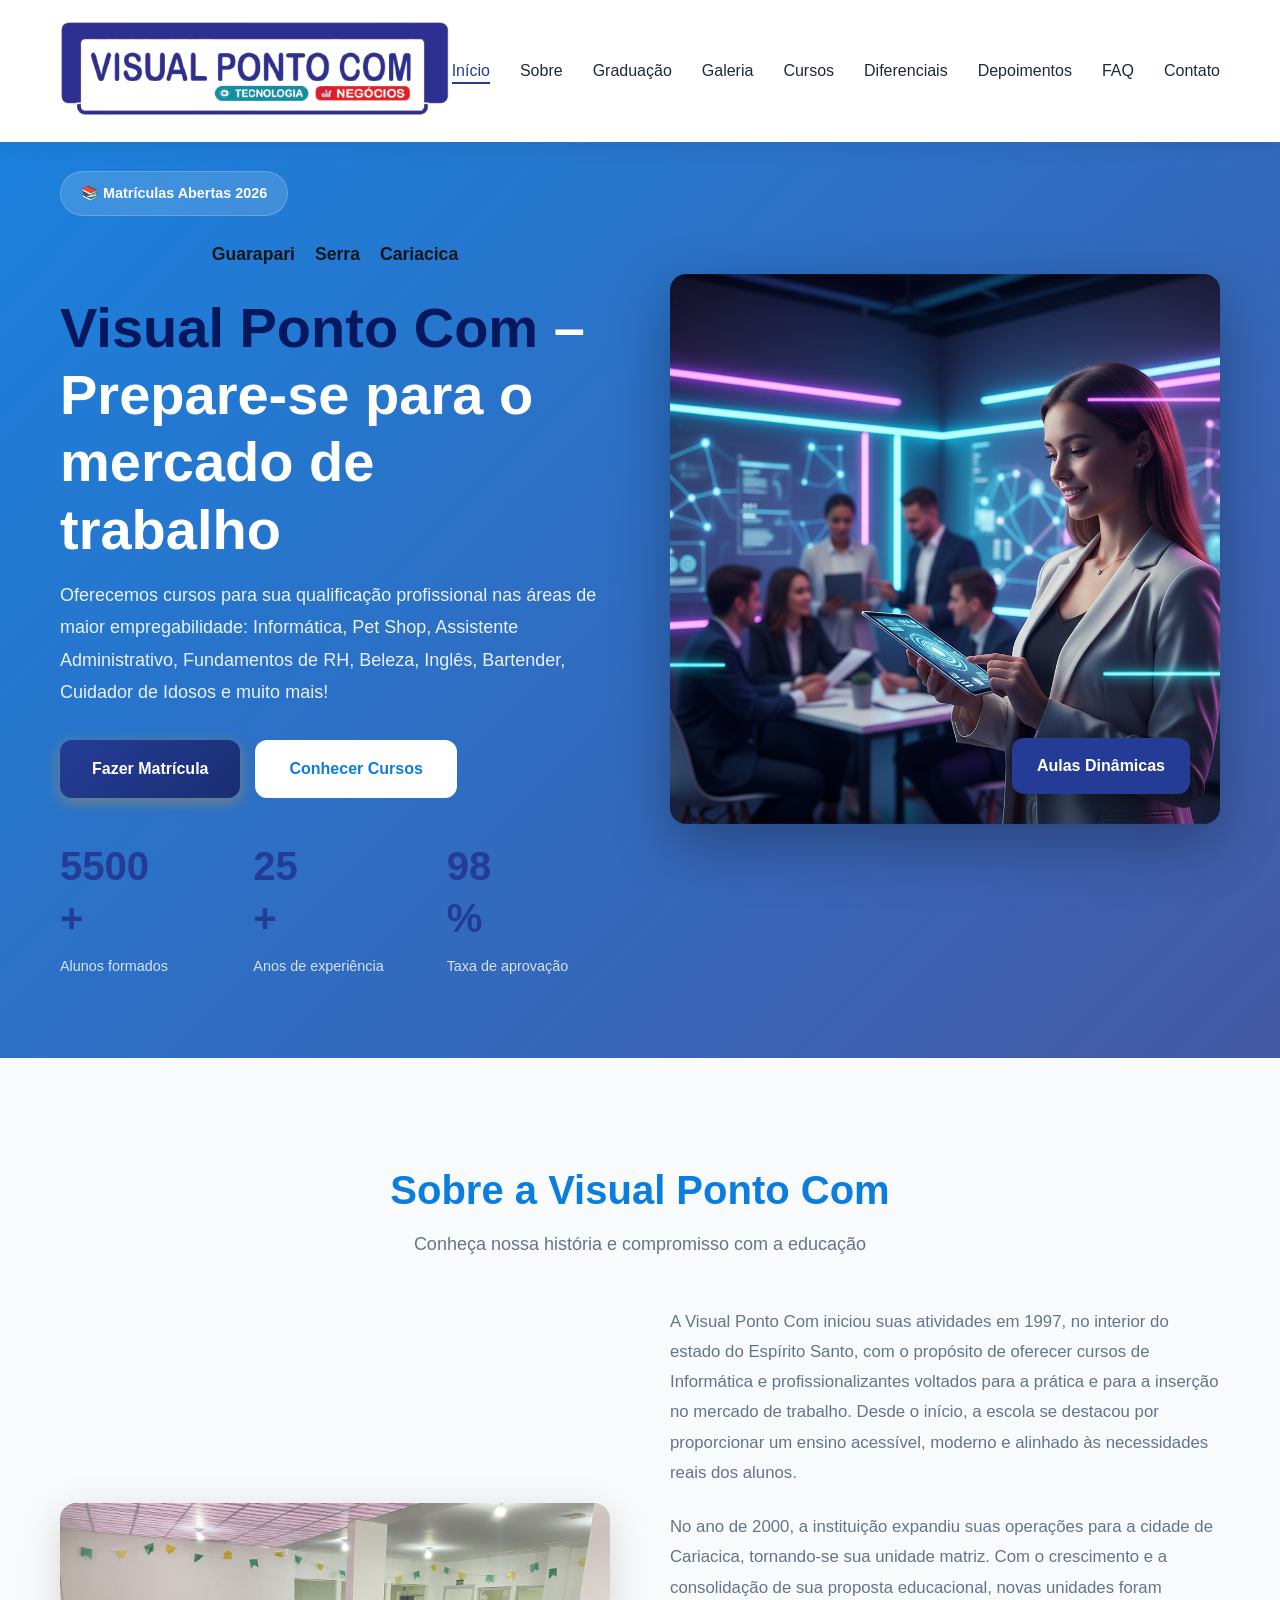
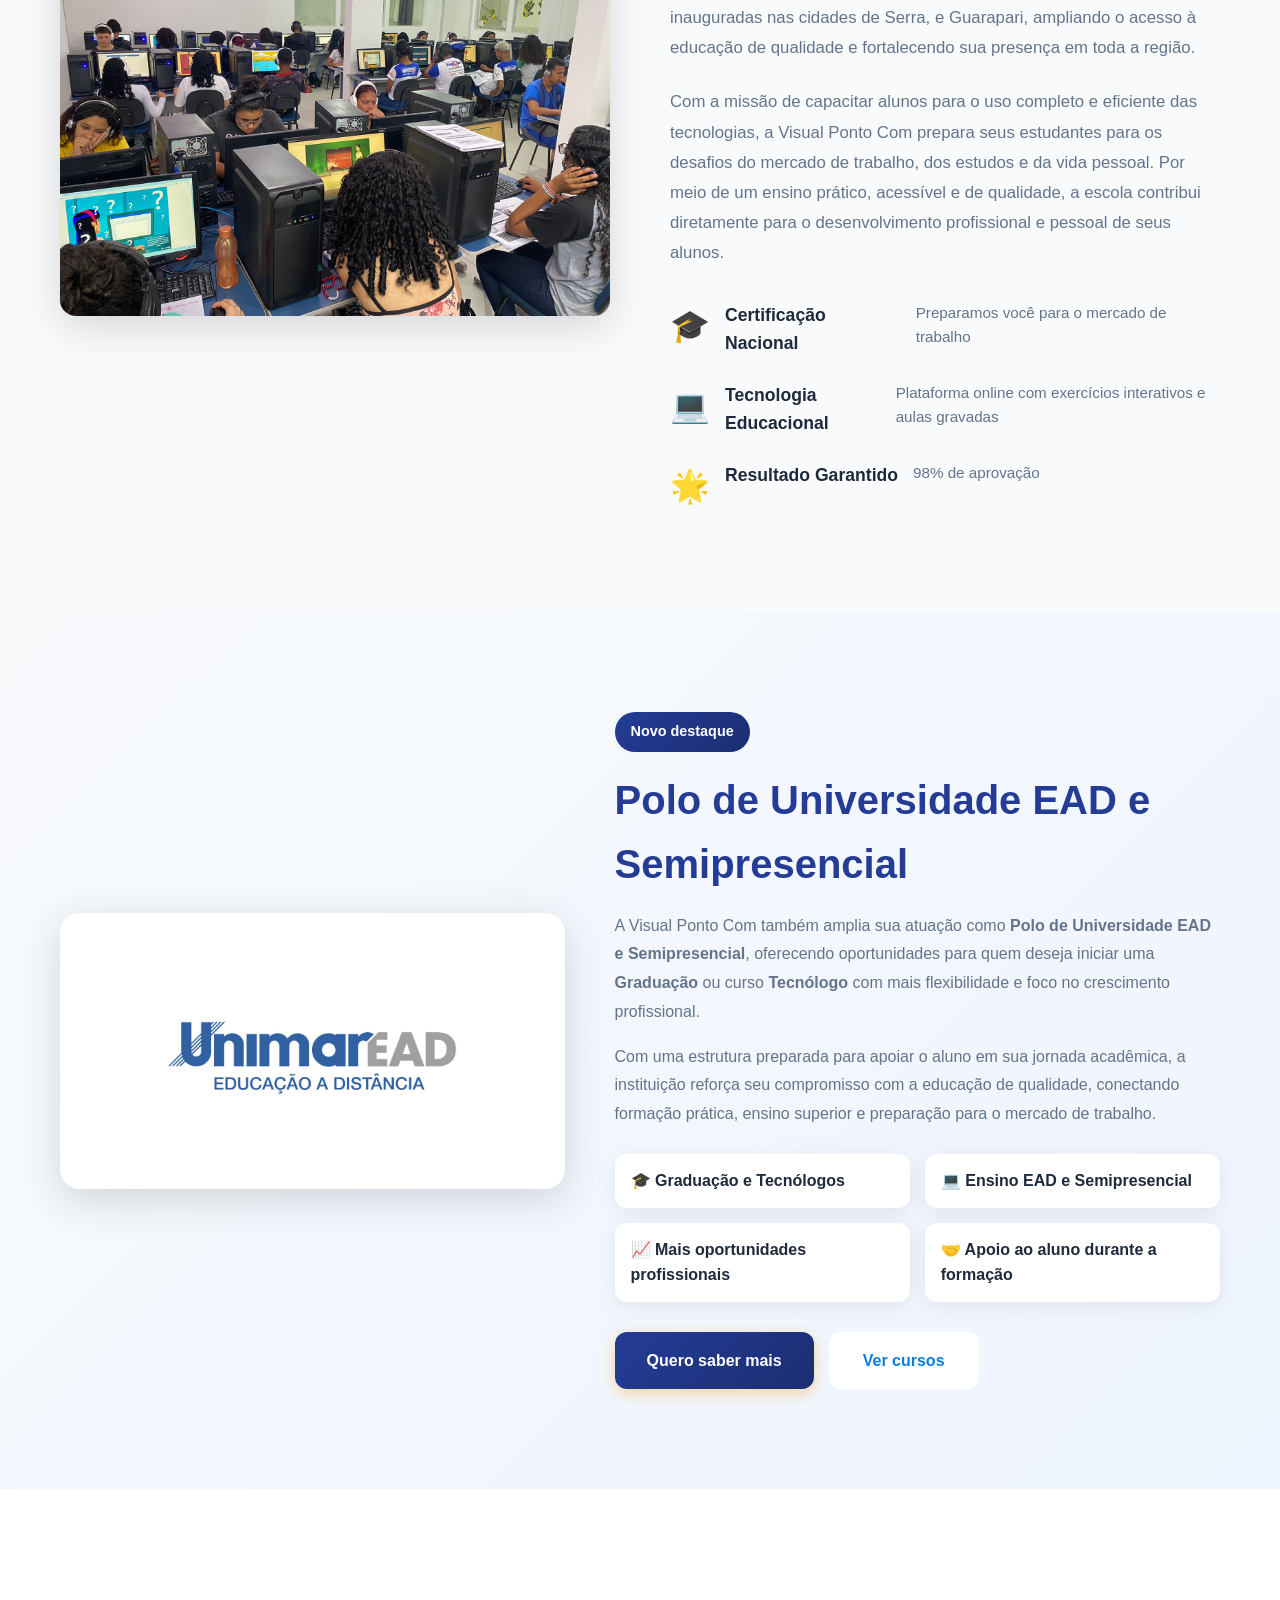
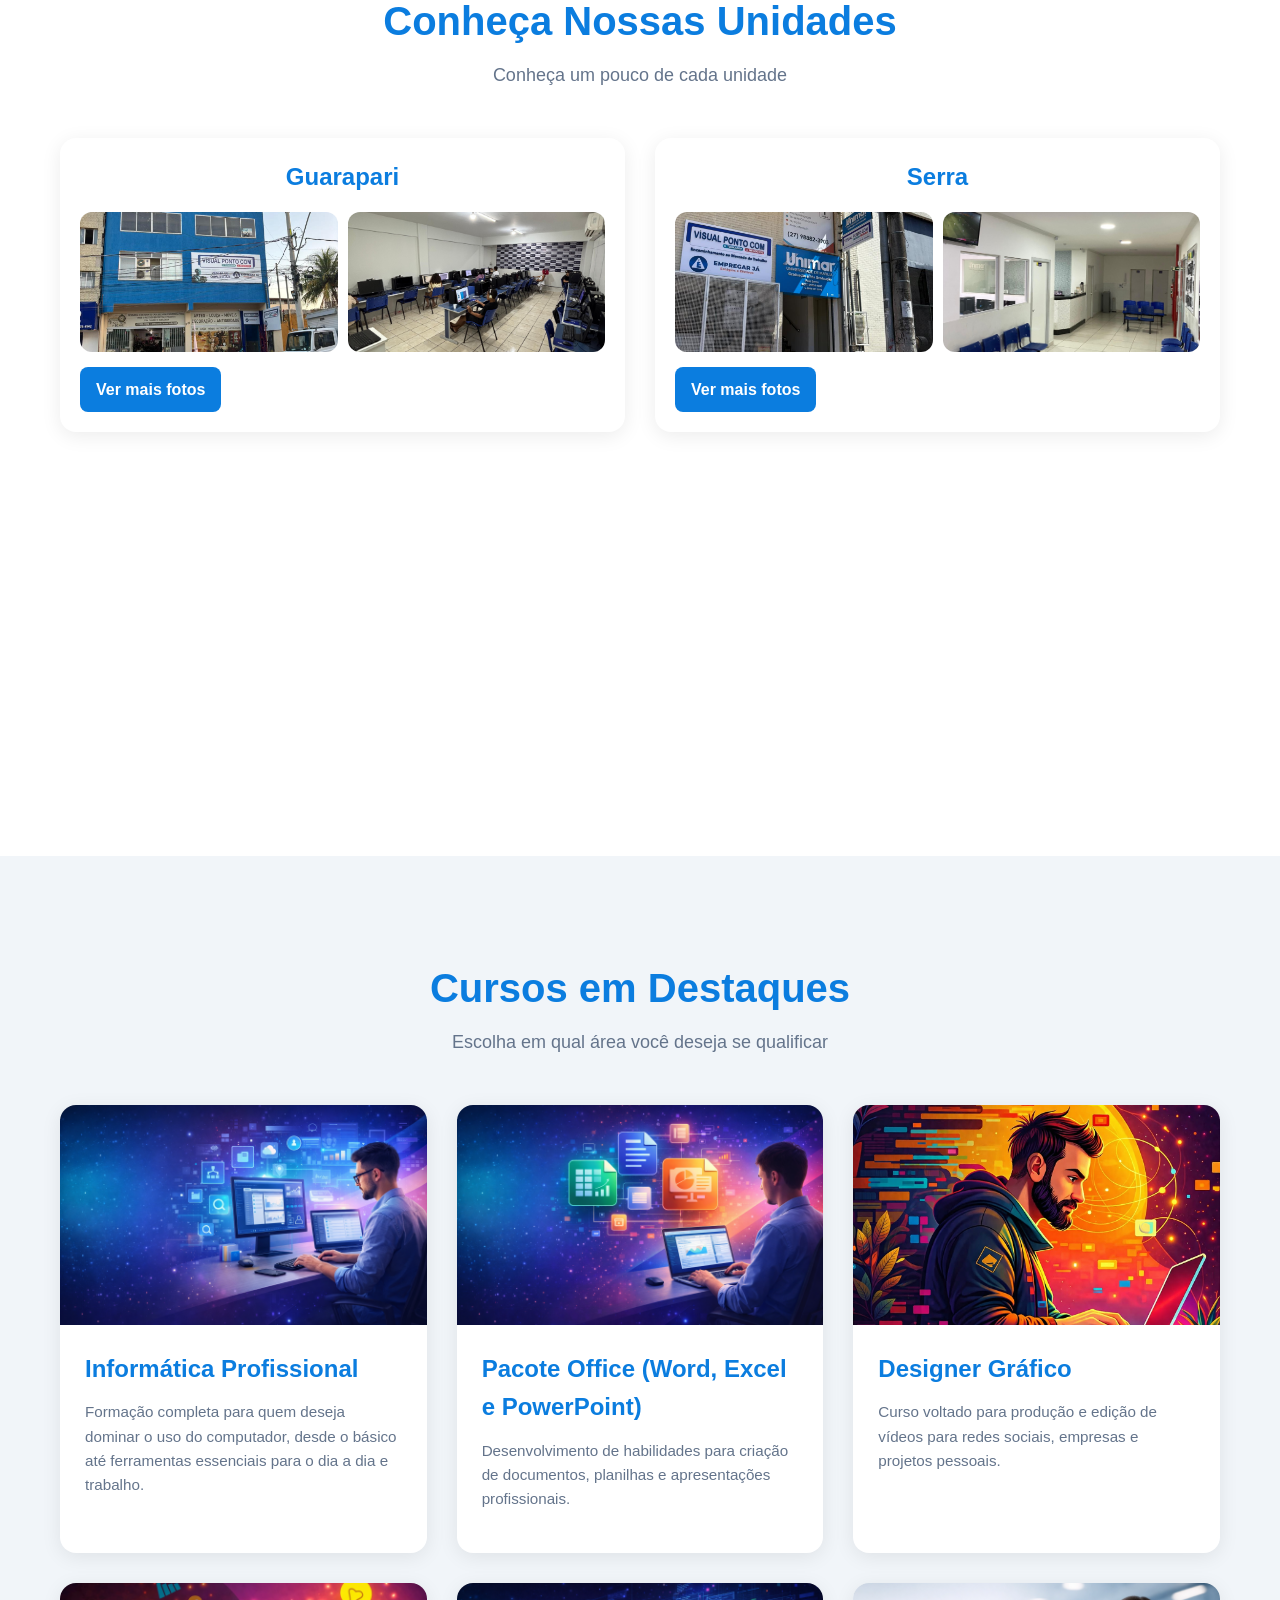
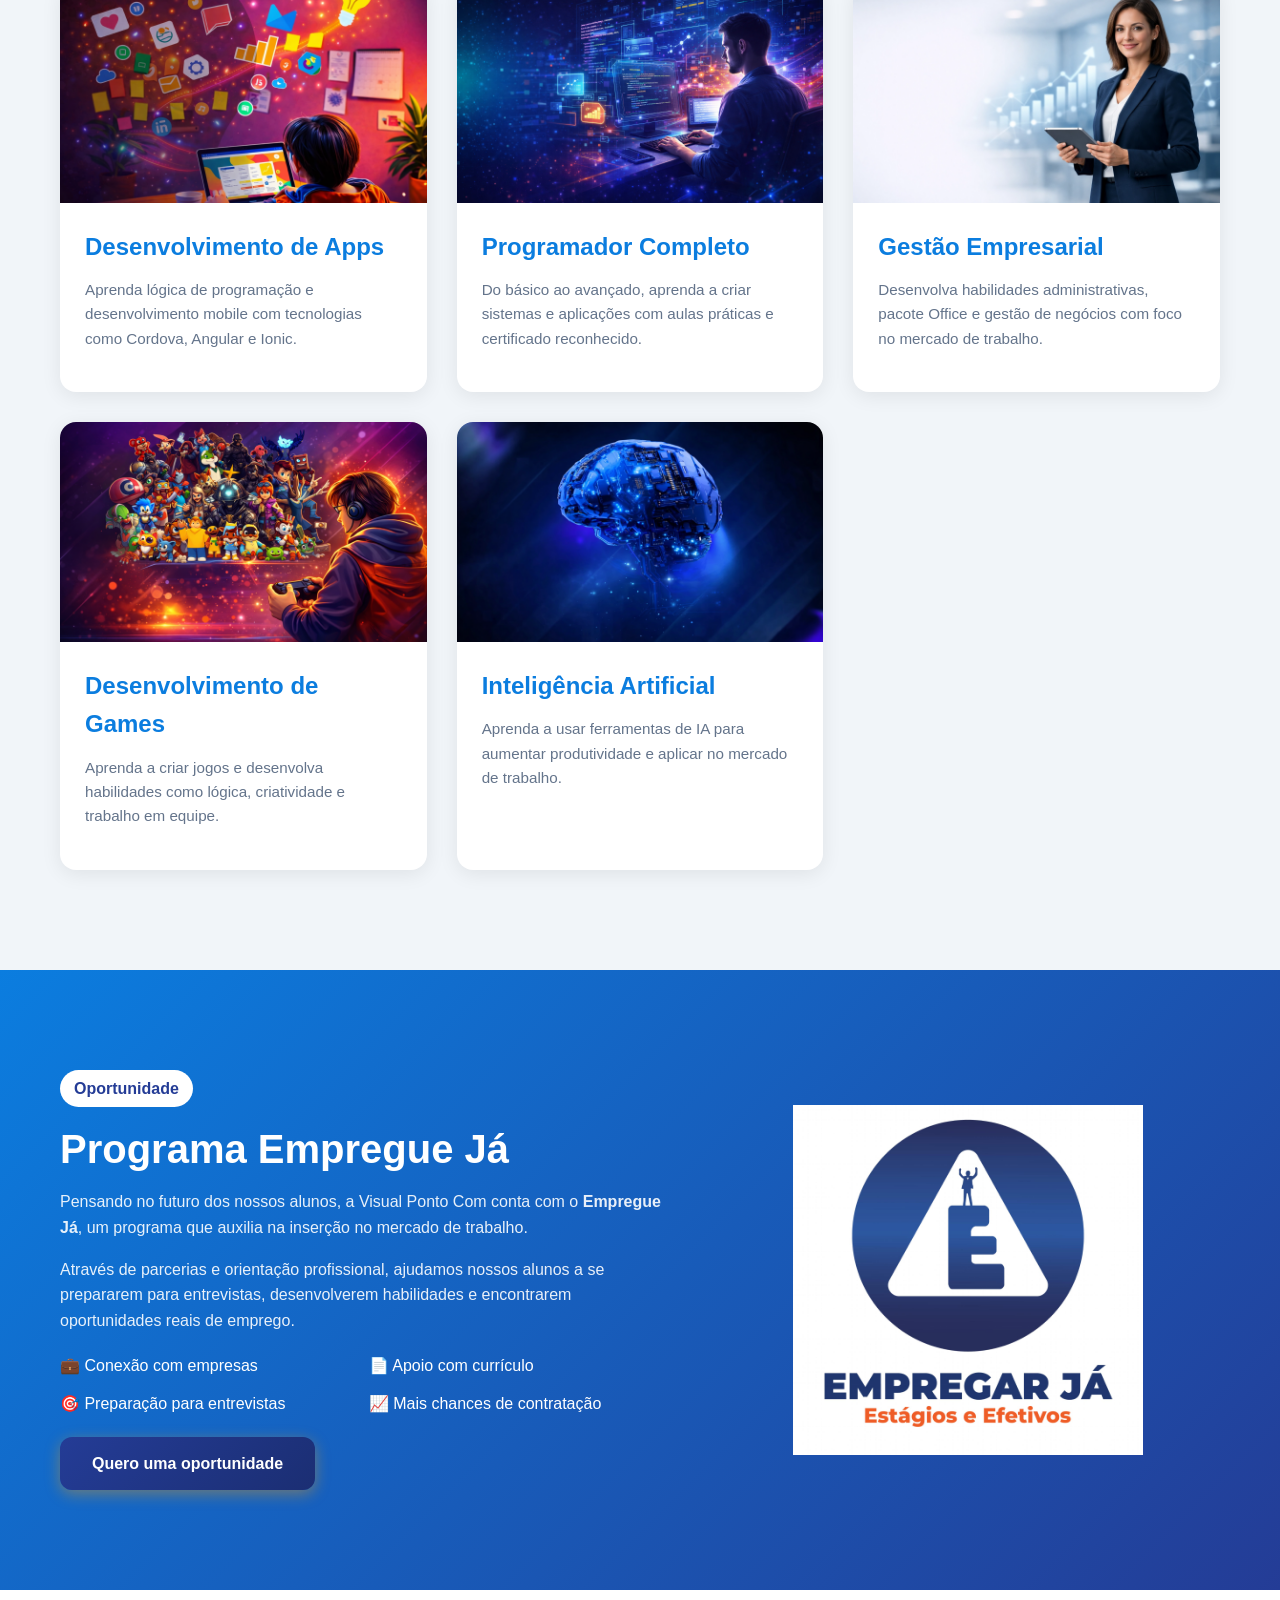
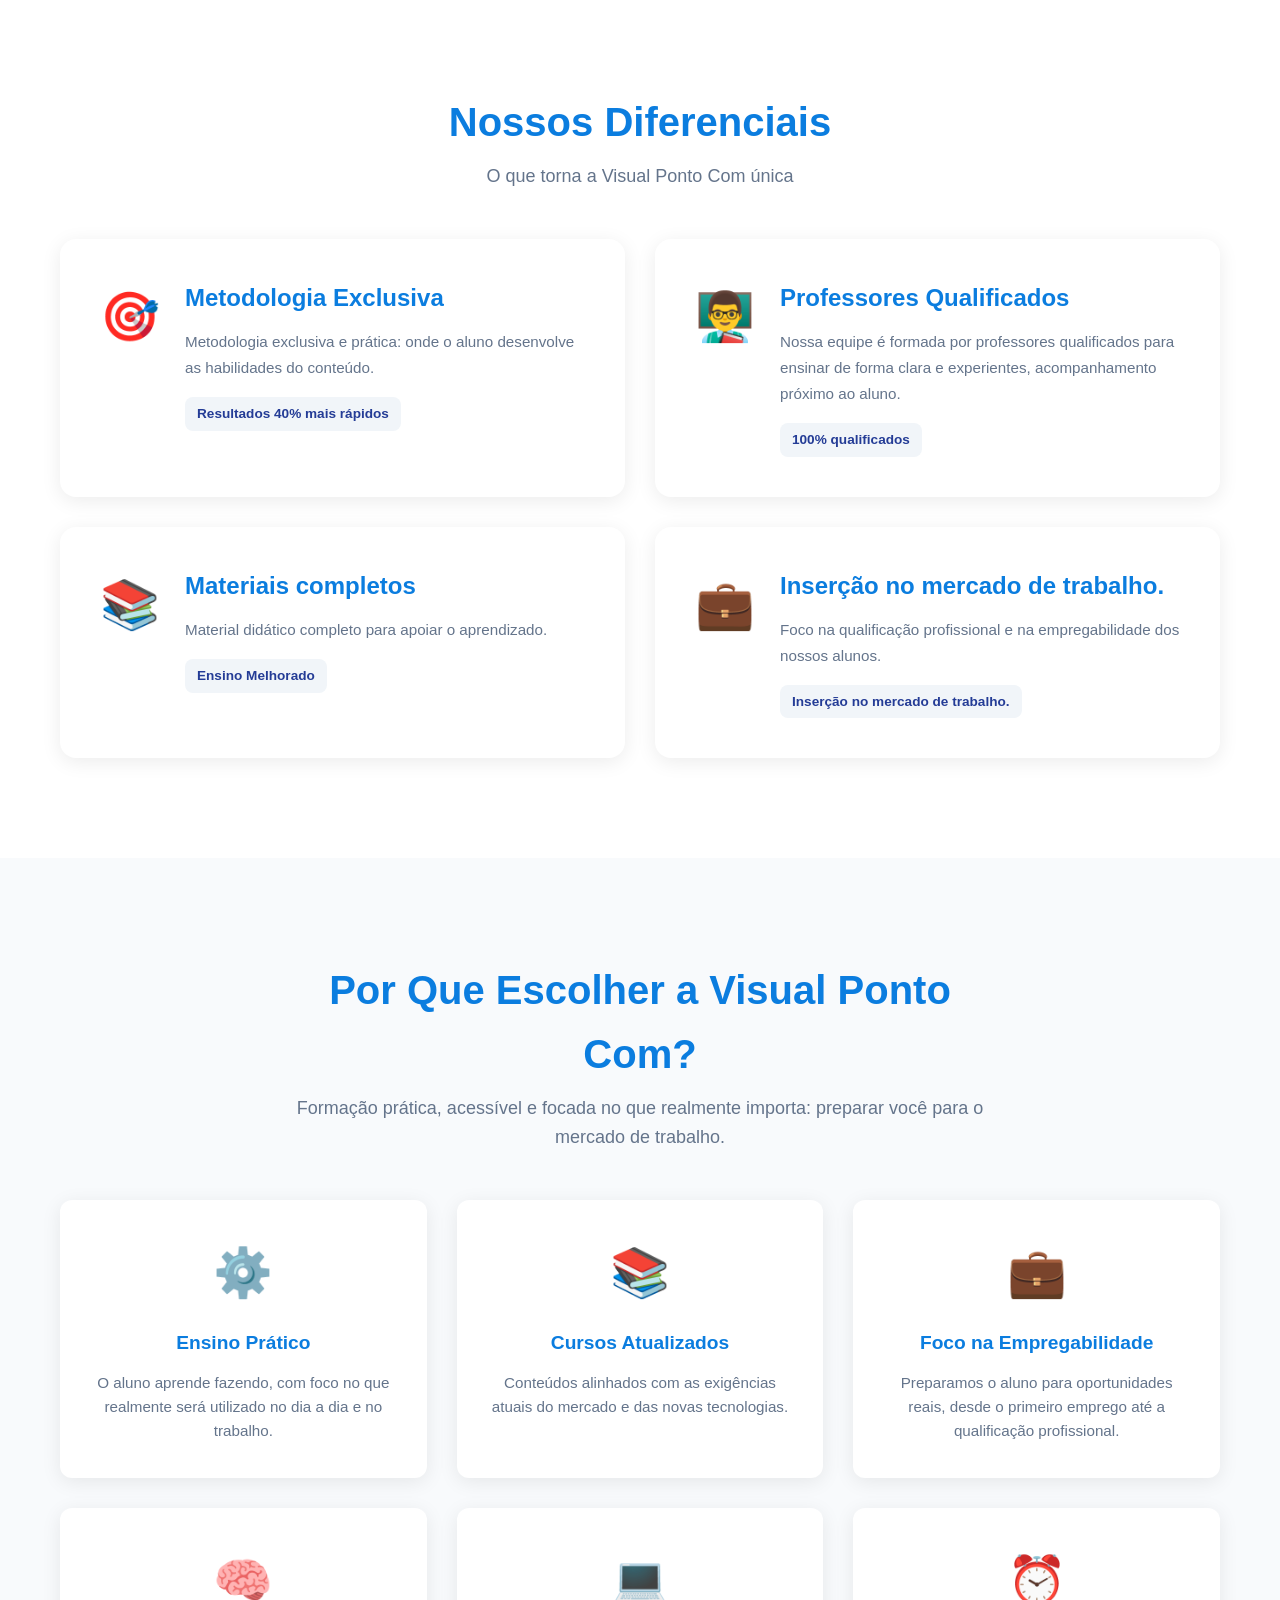
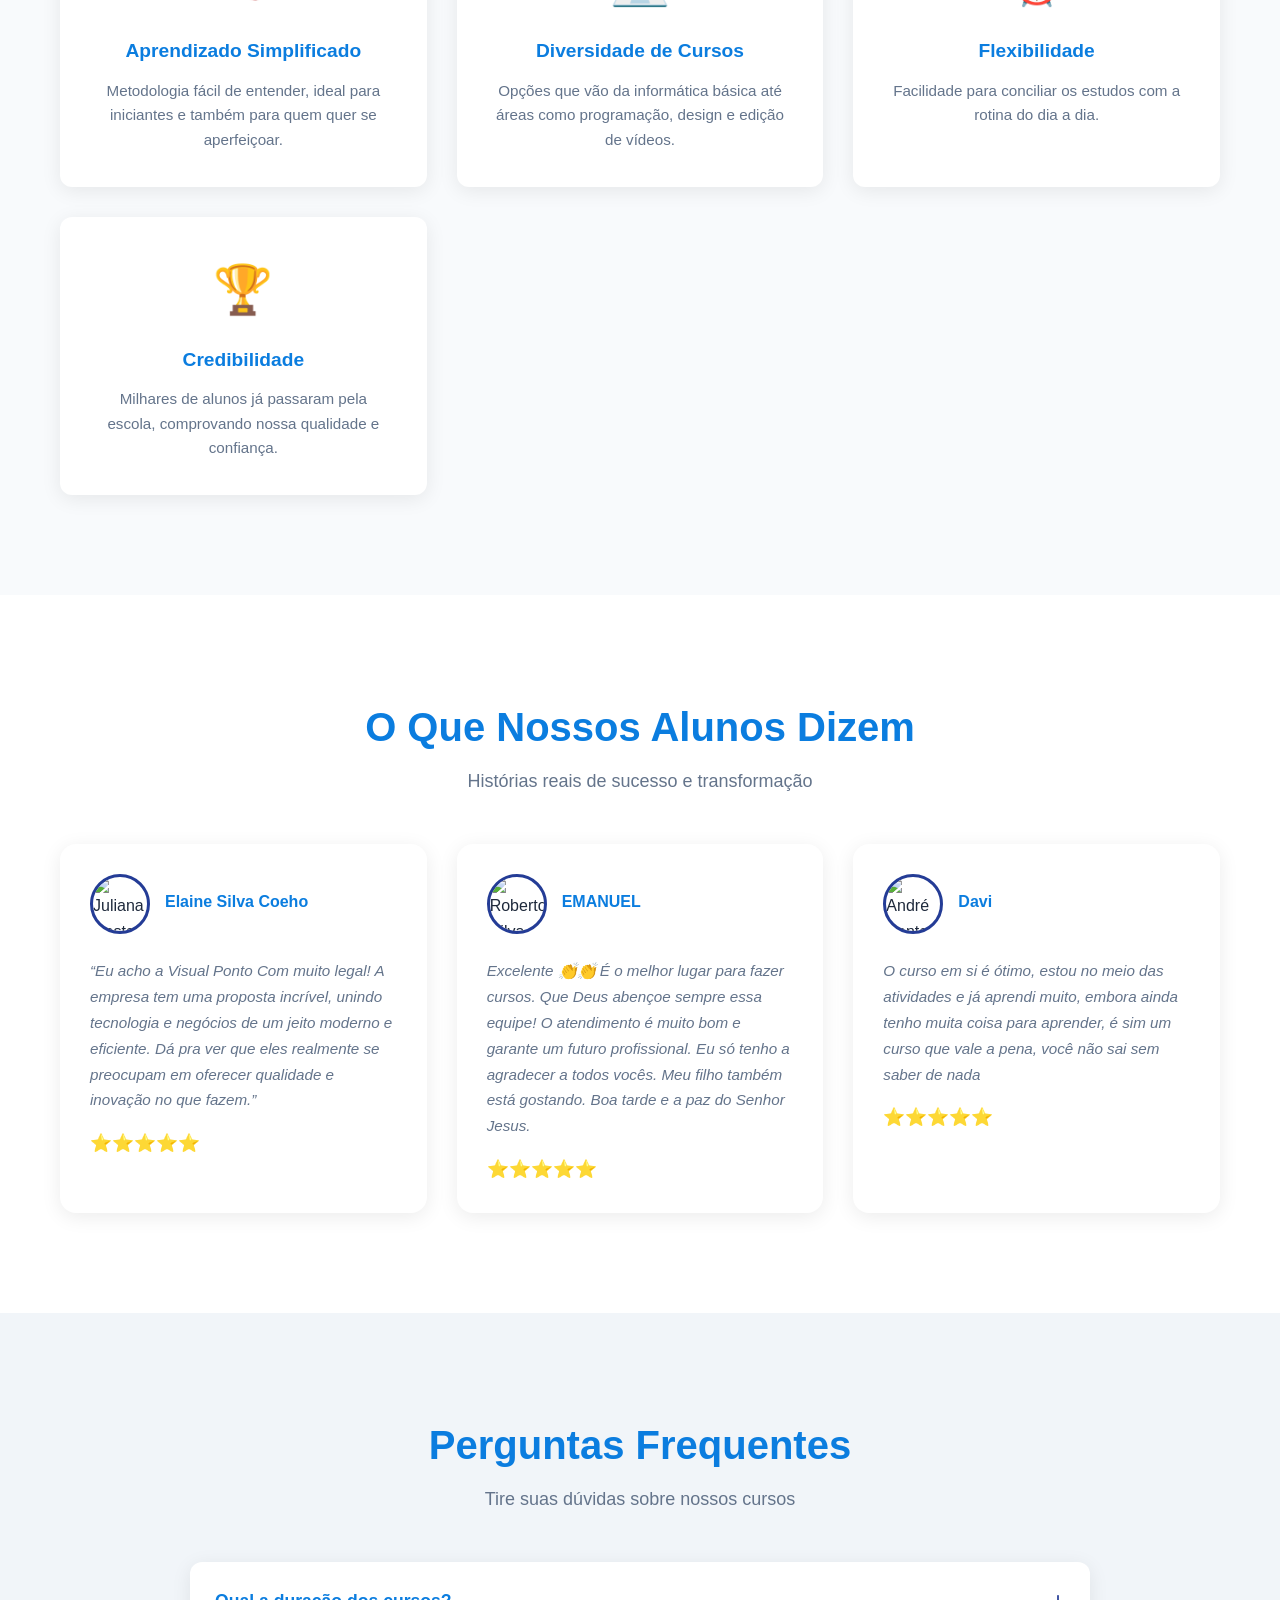
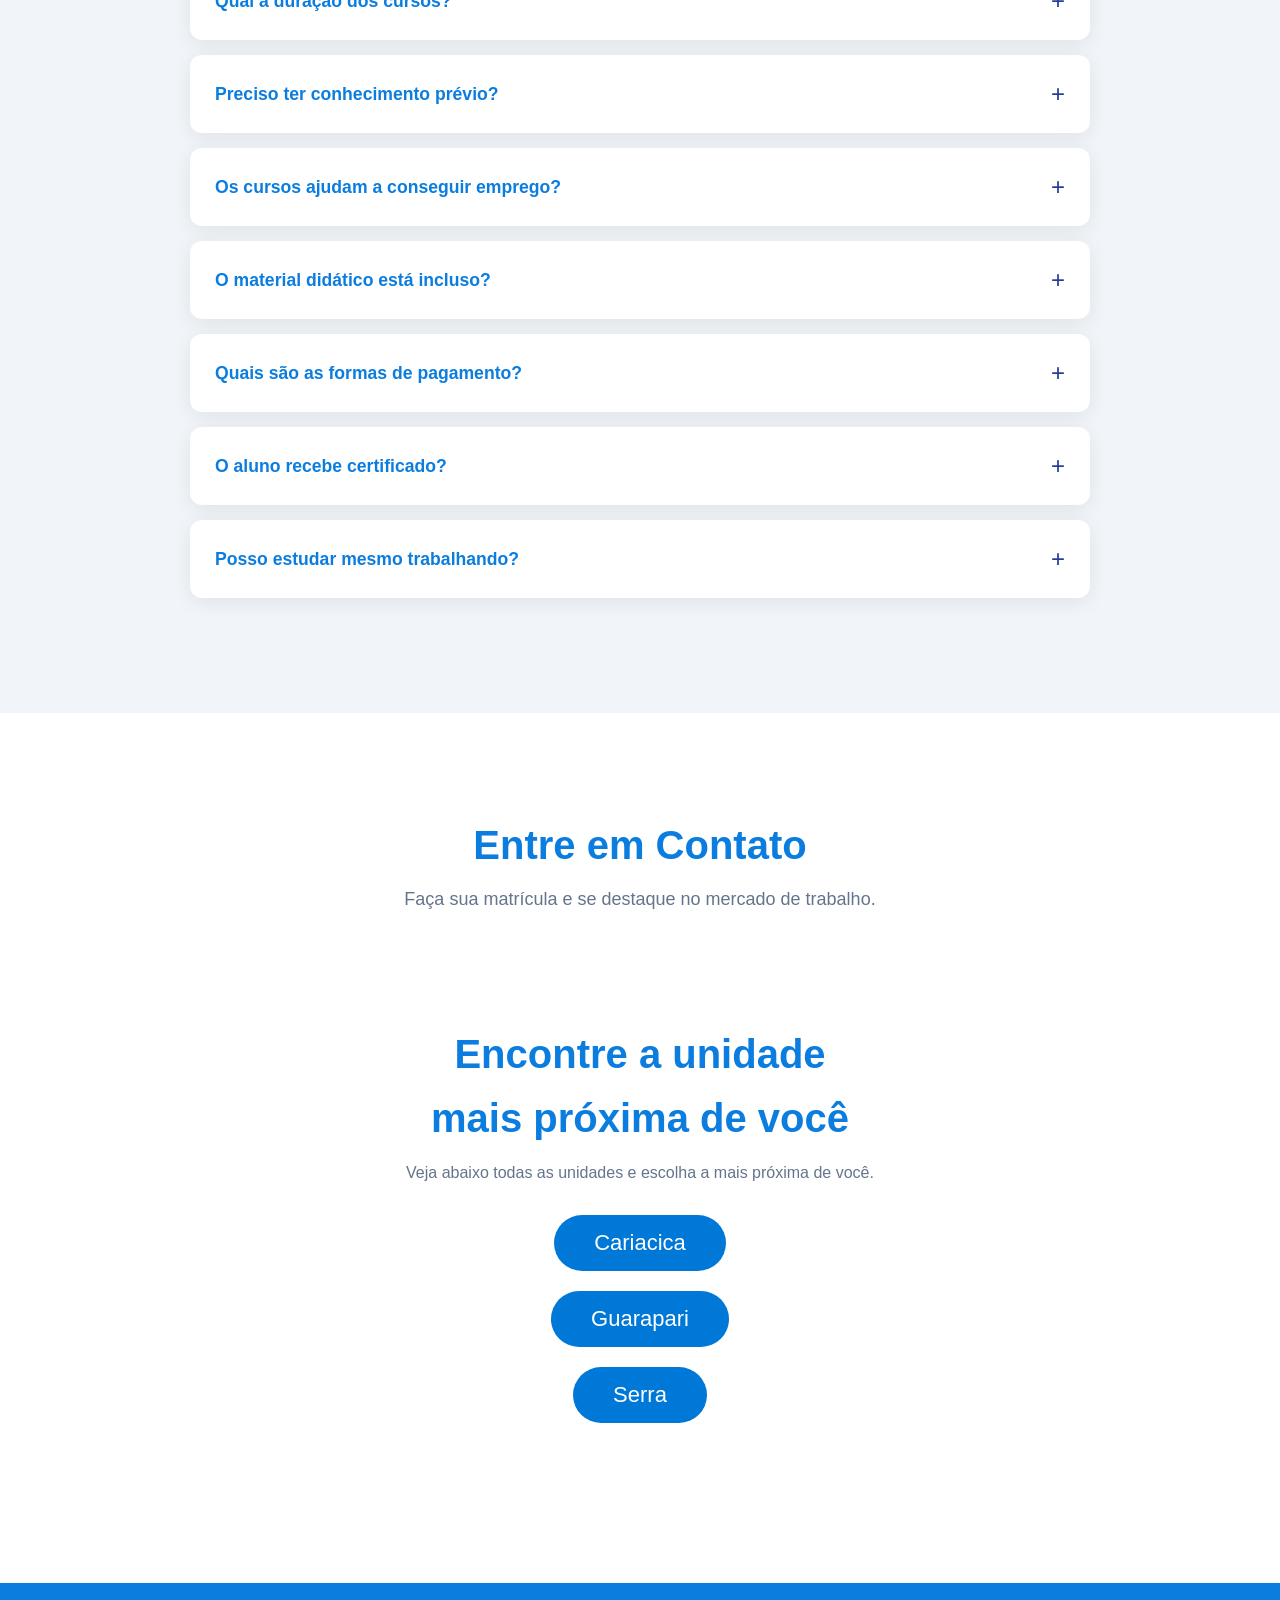
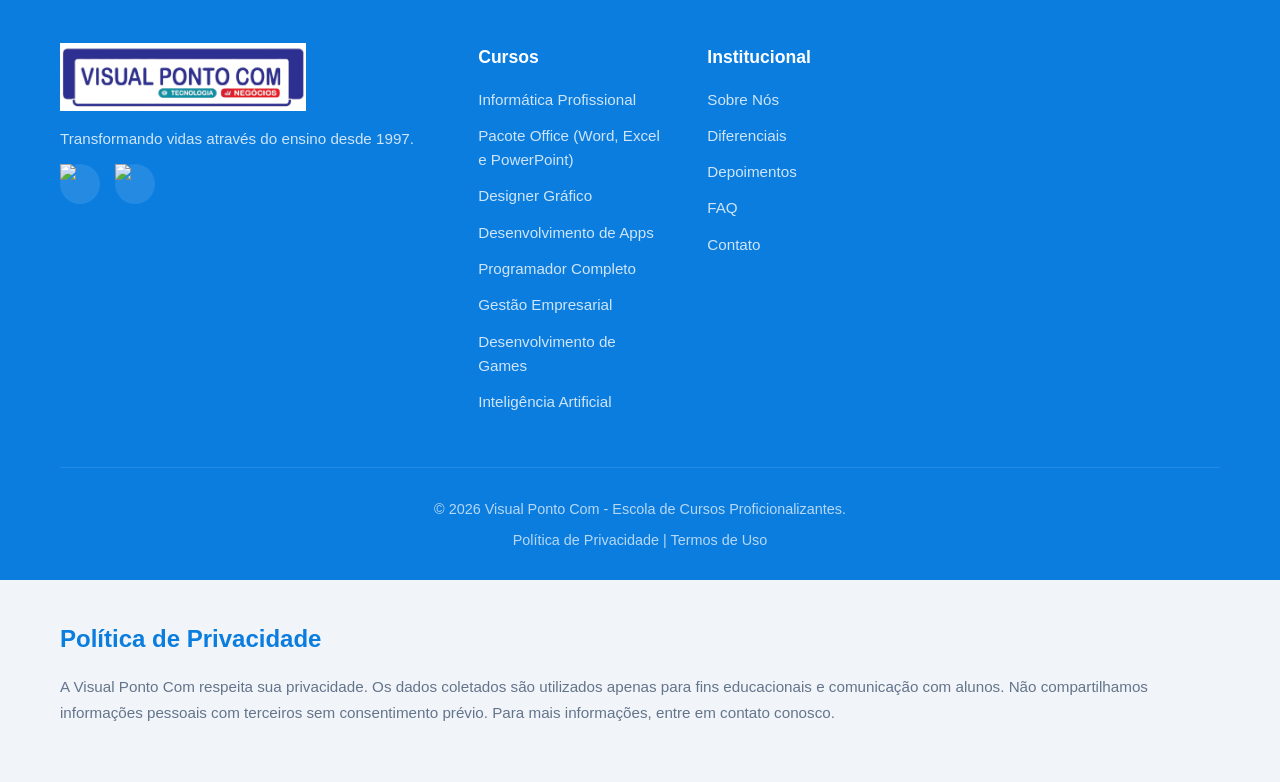
==== commit 14f973a7: "Retirado o polo vila velha" ====
--- a/index.html
+++ b/index.html
@@ -78,7 +78,6 @@
                     <a href="#guarapari">Guarapari</a>
                     <a href="#serra">Serra</a>
                     <a href="#cariacica">Cariacica</a>
-                    <a href="#vilavelha">Vila Velha</a>
                 </div>
 
                 <br>
@@ -142,7 +141,7 @@
                             proporcionar um ensino acessível, moderno e alinhado às necessidades reais dos alunos.</p>
                         <p>No ano de 2000, a instituição expandiu suas operações para a cidade de Cariacica, tornando-se
                             sua unidade matriz. Com o crescimento e a consolidação de sua proposta educacional, novas
-                            unidades foram inauguradas nas cidades de Serra, Vila Velha e Guarapari, ampliando o acesso
+                            unidades foram inauguradas nas cidades de Serra, e Guarapari, ampliando o acesso
                             à educação de qualidade e fortalecendo sua presença em toda a região.</p>
                         <p>Com a missão de capacitar alunos para o uso completo e eficiente das tecnologias, a Visual
                             Ponto Com prepara seus estudantes para os desafios do mercado de trabalho, dos estudos e da
@@ -243,12 +242,6 @@
                     <a href="galeria.html#cariacica" class="btn-ver-mais">Ver mais fotos</a>
                 </div>
 
-                <!-- Polo Vila Velha -->
-                <div class="polo-card">
-                    <h3>Vila Velha</h3>
-                    <div class="mini-galeria" id="galeria-vilavelha"></div>
-                    <a href="galeria.html#vilavelha" class="btn-ver-mais">Ver mais fotos</a>
-                </div>
 
             </div>
         </div>
@@ -763,28 +756,7 @@
                             </div>
                         </div>
 
-                        <!-- Vila Velha -->
-                        <div class="unidade-item" id="vilavelha">
-                            <button class="unidade-botao">Vila Velha</button>
-                            <div class="unidade-conteudo">
-                                <div class="unidade-card">
-                                    <h3>Vila Velha</h3>
-
-                                    <p><strong>Endereço:</strong> R. Sete de Setembro, 75</p>
-                                    <p><strong>Telefone:</strong> (27) 27 3020-5758</p>
-
-
-                                    <a href="https://wa.me/552730205758" target="_blank" class="botao-whatsapp"
-                                        data-unidade="Vila Velha">
-                                        WhatsApp
-                                    </a>
-
-                                    <iframe
-                                        src="https://www.google.com/maps/embed?pb=!1m18!1m12!1m3!1d3741.10314606191!2d-40.29533152387509!3d-20.337357151124426!2m3!1f0!2f0!3f0!3m2!1i1024!2i768!4f13.1!3m3!1m2!1s0xb8175693025327%3A0xf933f397a635434d!2sVisual%20Ponto%20Com%2C%20Cursos%20de%20Inform%C3%A1tica%20e%20Profissionalizantes!5e0!3m2!1spt-BR!2sbr!4v1775086459168!5m2!1spt-BR!2sbr"></iframe>
-                                </div>
-                            </div>
-                        </div>
-
+                        
                     </div>
                 </div>
             </section>
--- a/style.css
+++ b/style.css
@@ -1627,23 +1627,24 @@
     color: #05185e;
 }
 
-/* Media Query para mobile */
-@media (max-width: 768px) {
+.links-container {
+    display: none; /* Oculto por padrão (desktop) */
+}
+
+
     .links-container {
-        display: flex;
-        flex-direction: row; /* Mantém lado a lado */
+        display: flex; /* Exibe no mobile */
+        flex-direction: row; /* Lado a lado */
         justify-content: center;
-        gap: 20px; /* Espaçamento entre links */
-        flex-wrap: nowrap; /* Não quebra para outra linha */
+        gap: 20px;
     }
 
     .links-container a {
-        font-weight: bold; /* Deixa os links em negrito */
-        font-size: 1.1rem; /* Um tamanho de fonte legal */
-        color: #131516; /* Cor dos links */
-    }
-
+        font-weight: bold;
+        font-size: 1.1rem;
+        color: #11161a;
+    }
     .links-container a:hover {
-        color: #243c96; /* Cor ao passar o mouse */
-    }
-}+        color: #f3f6f8;
+        text-decoration: underline;
+    }
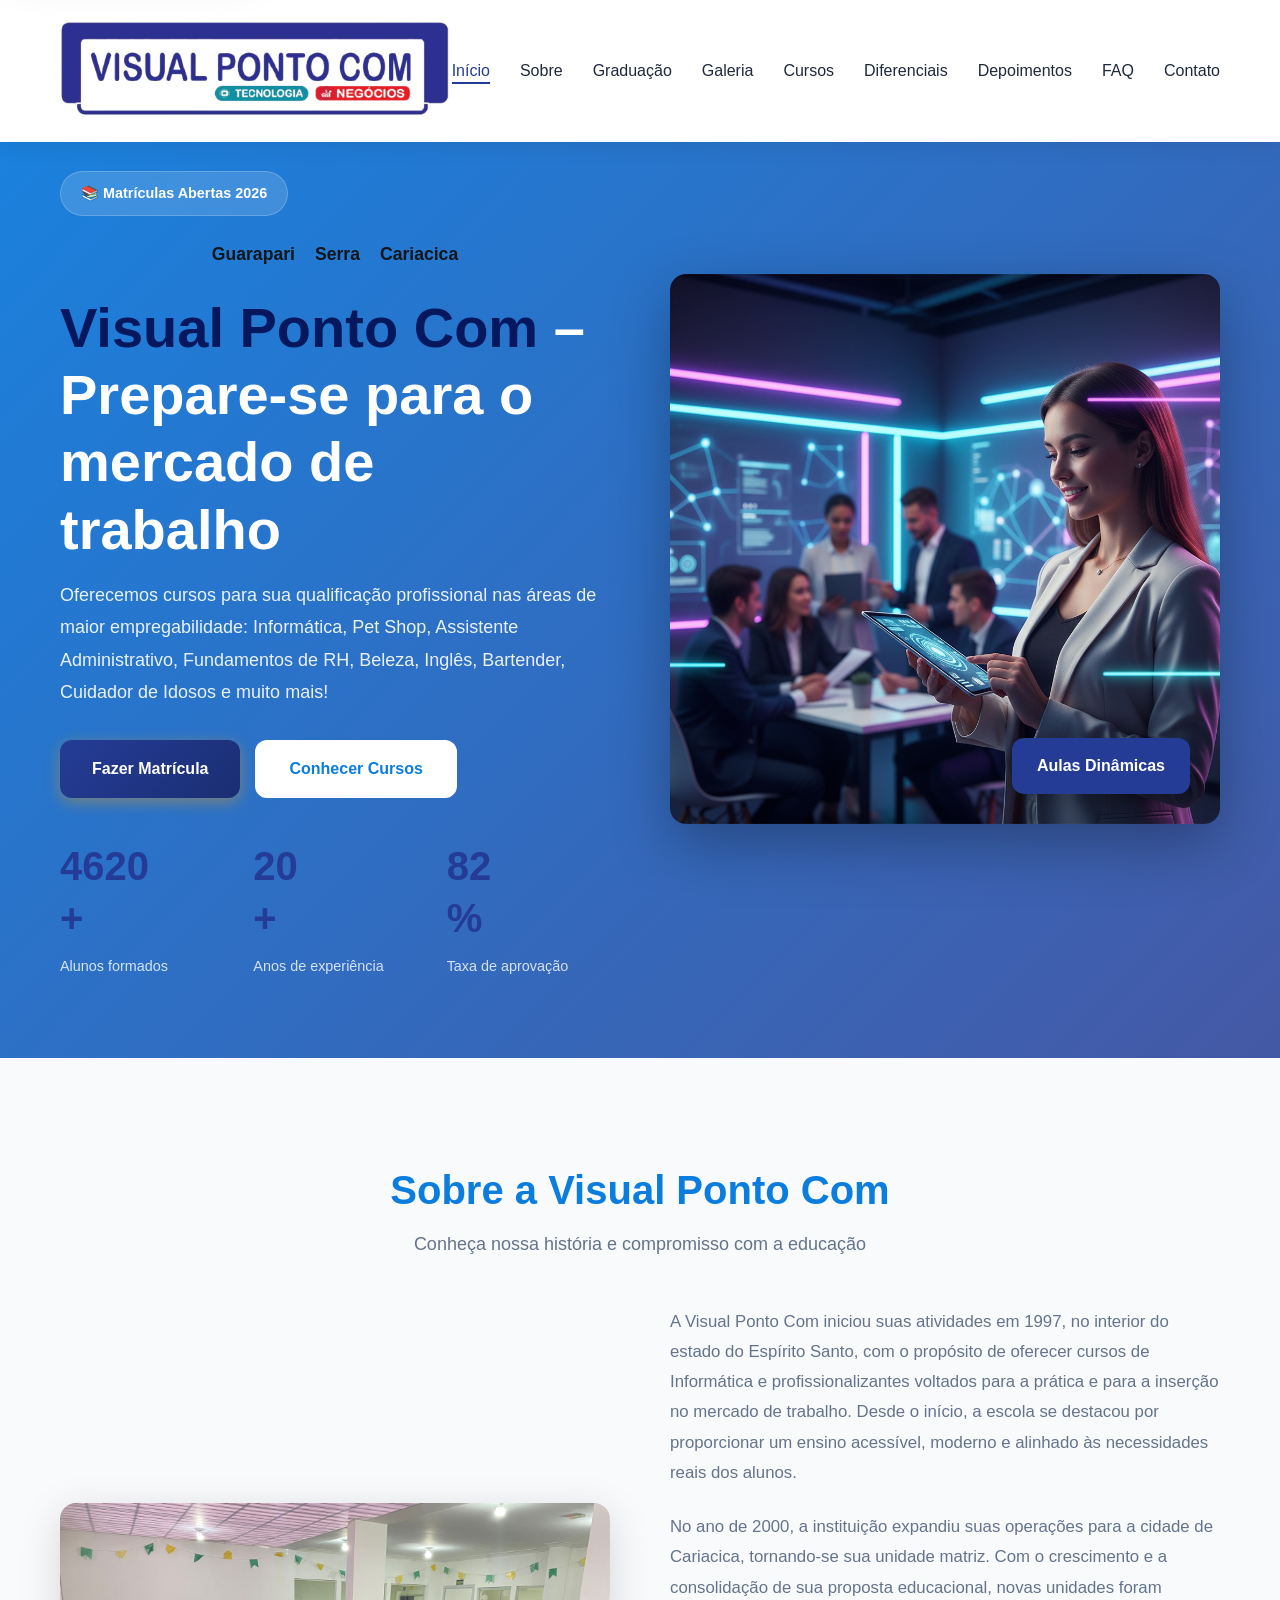
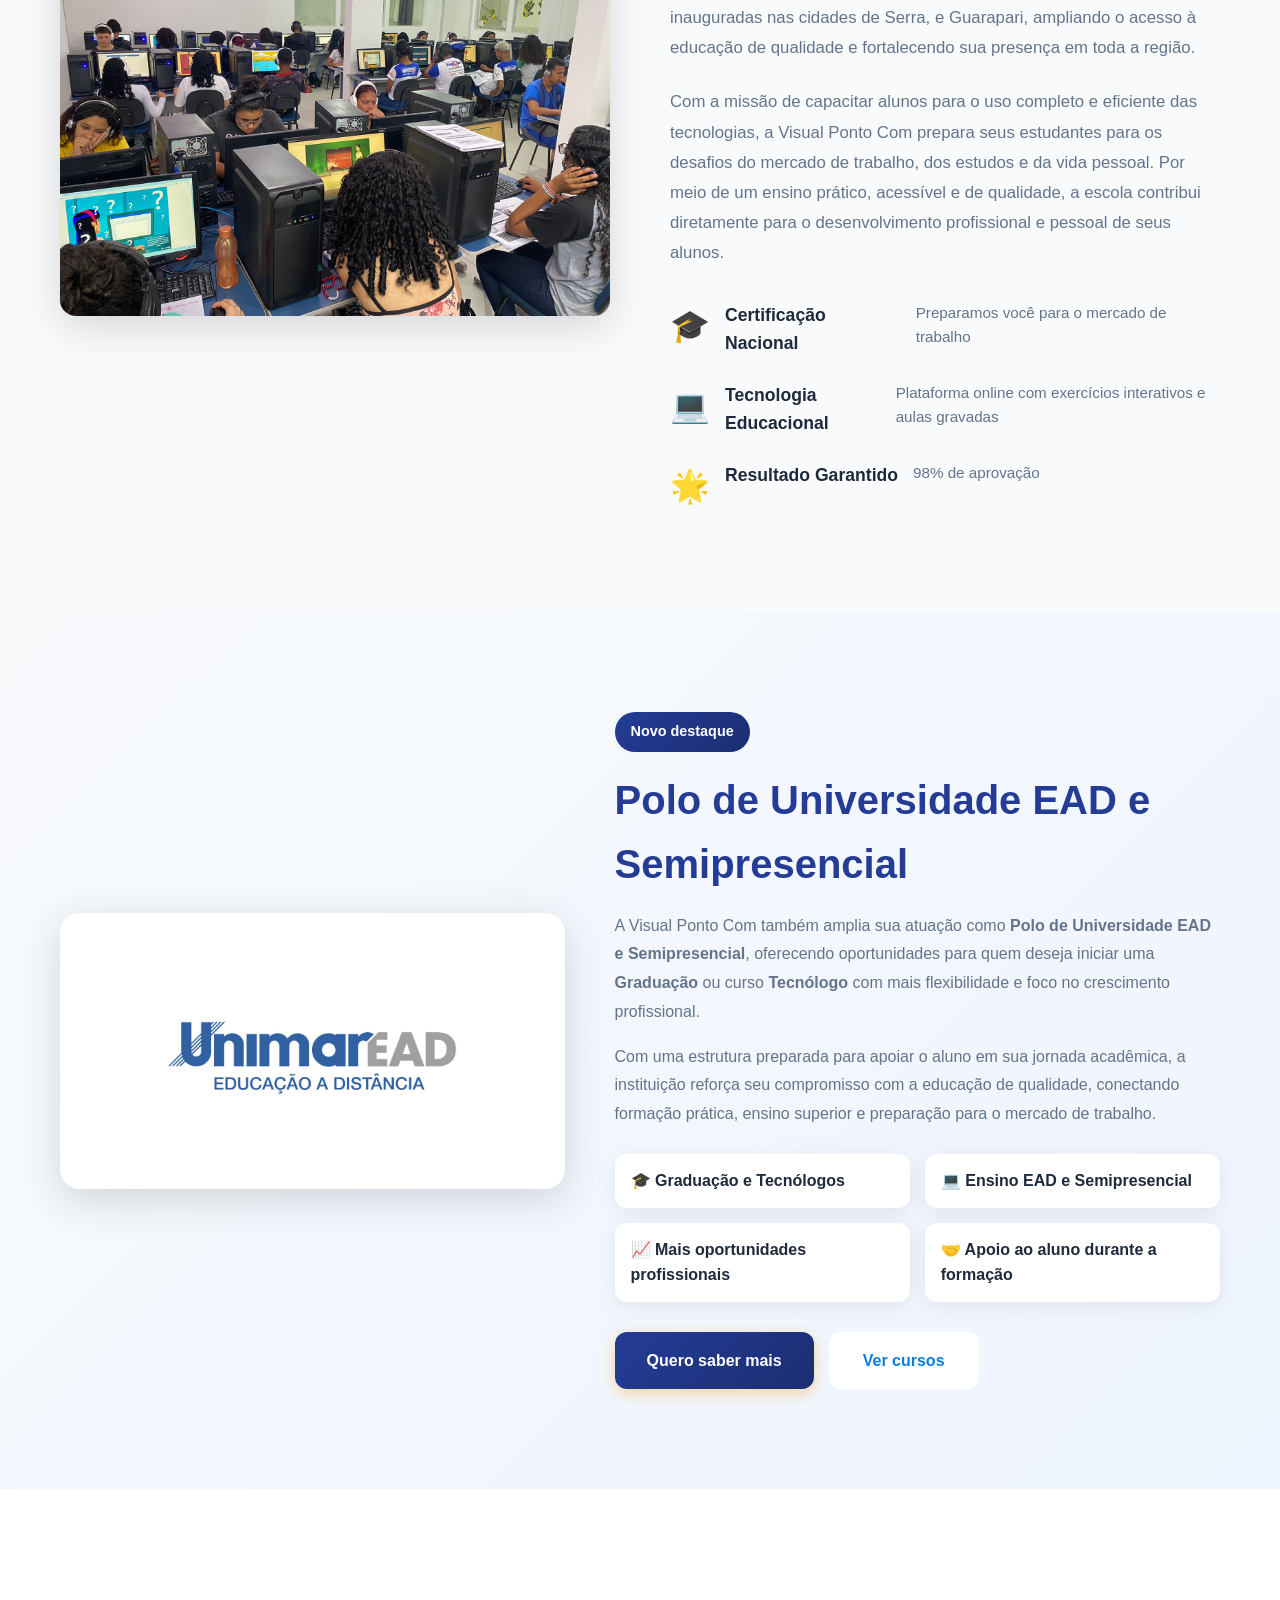
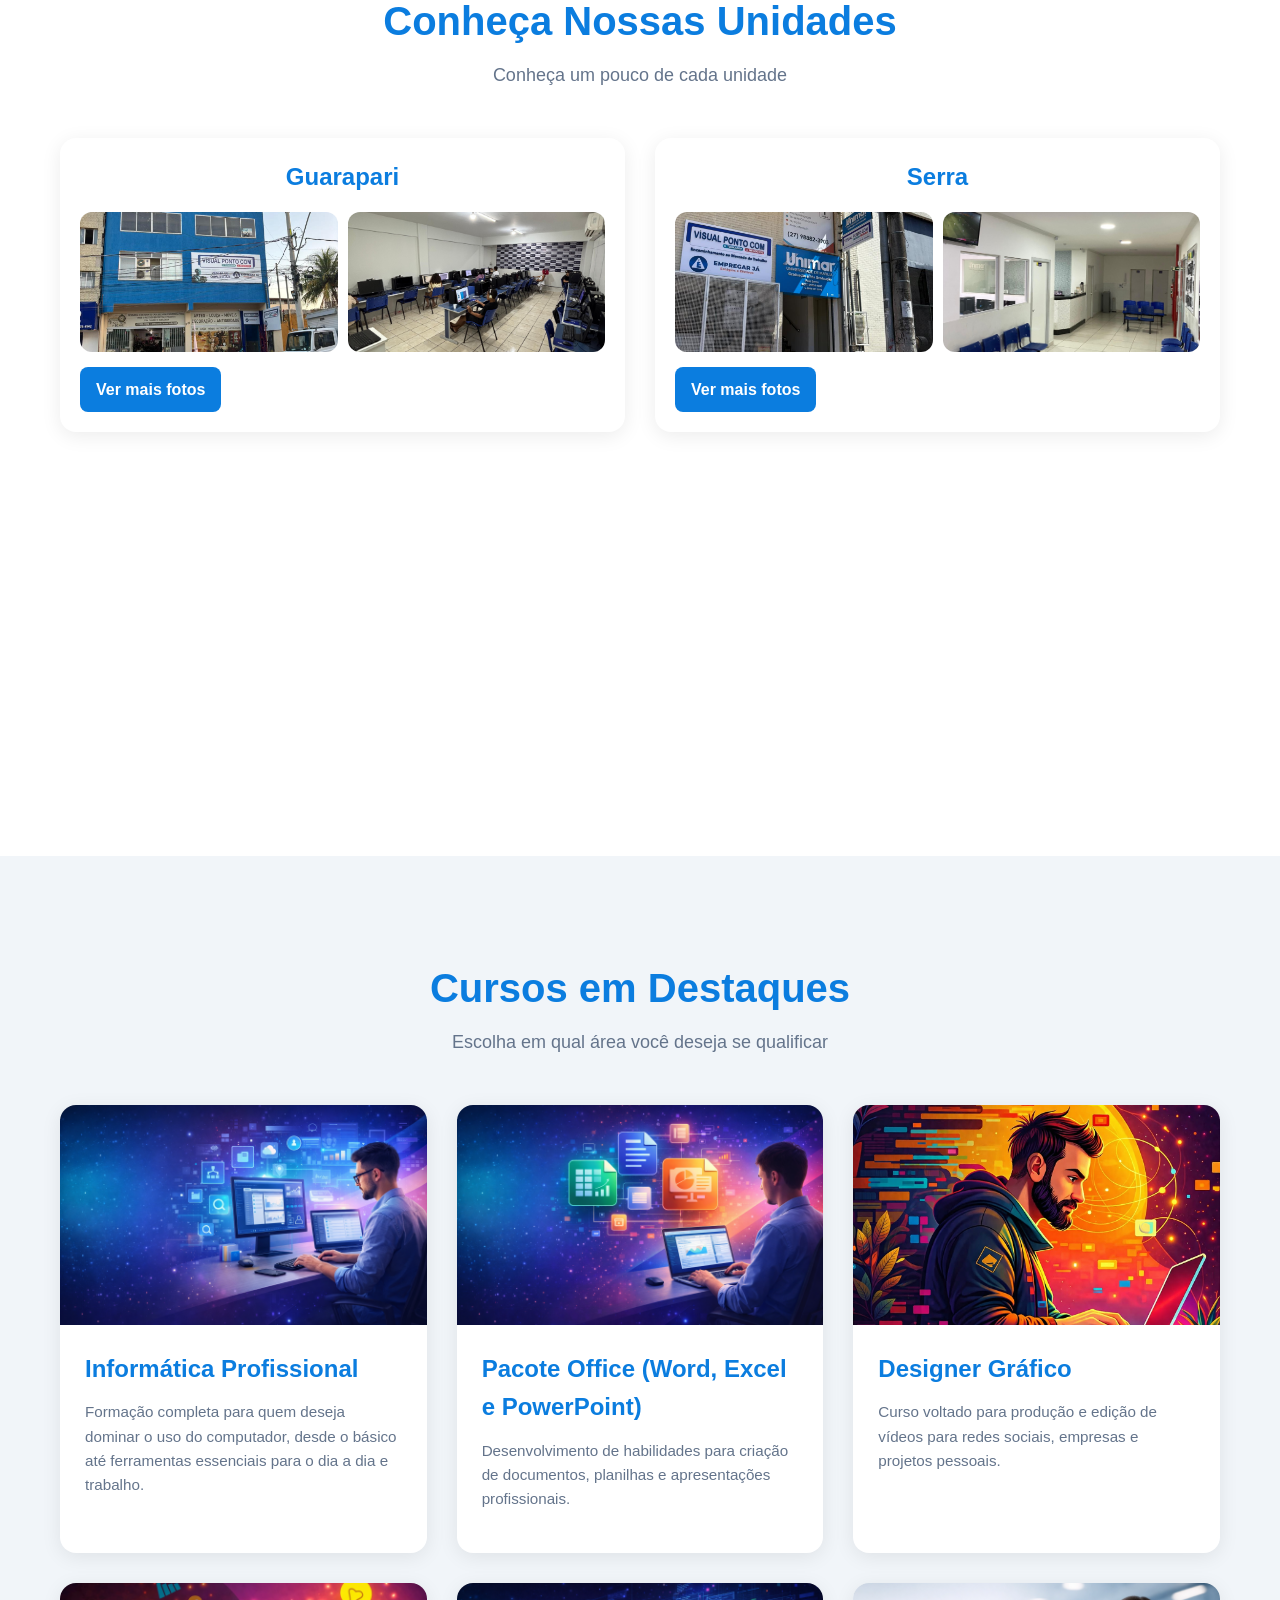
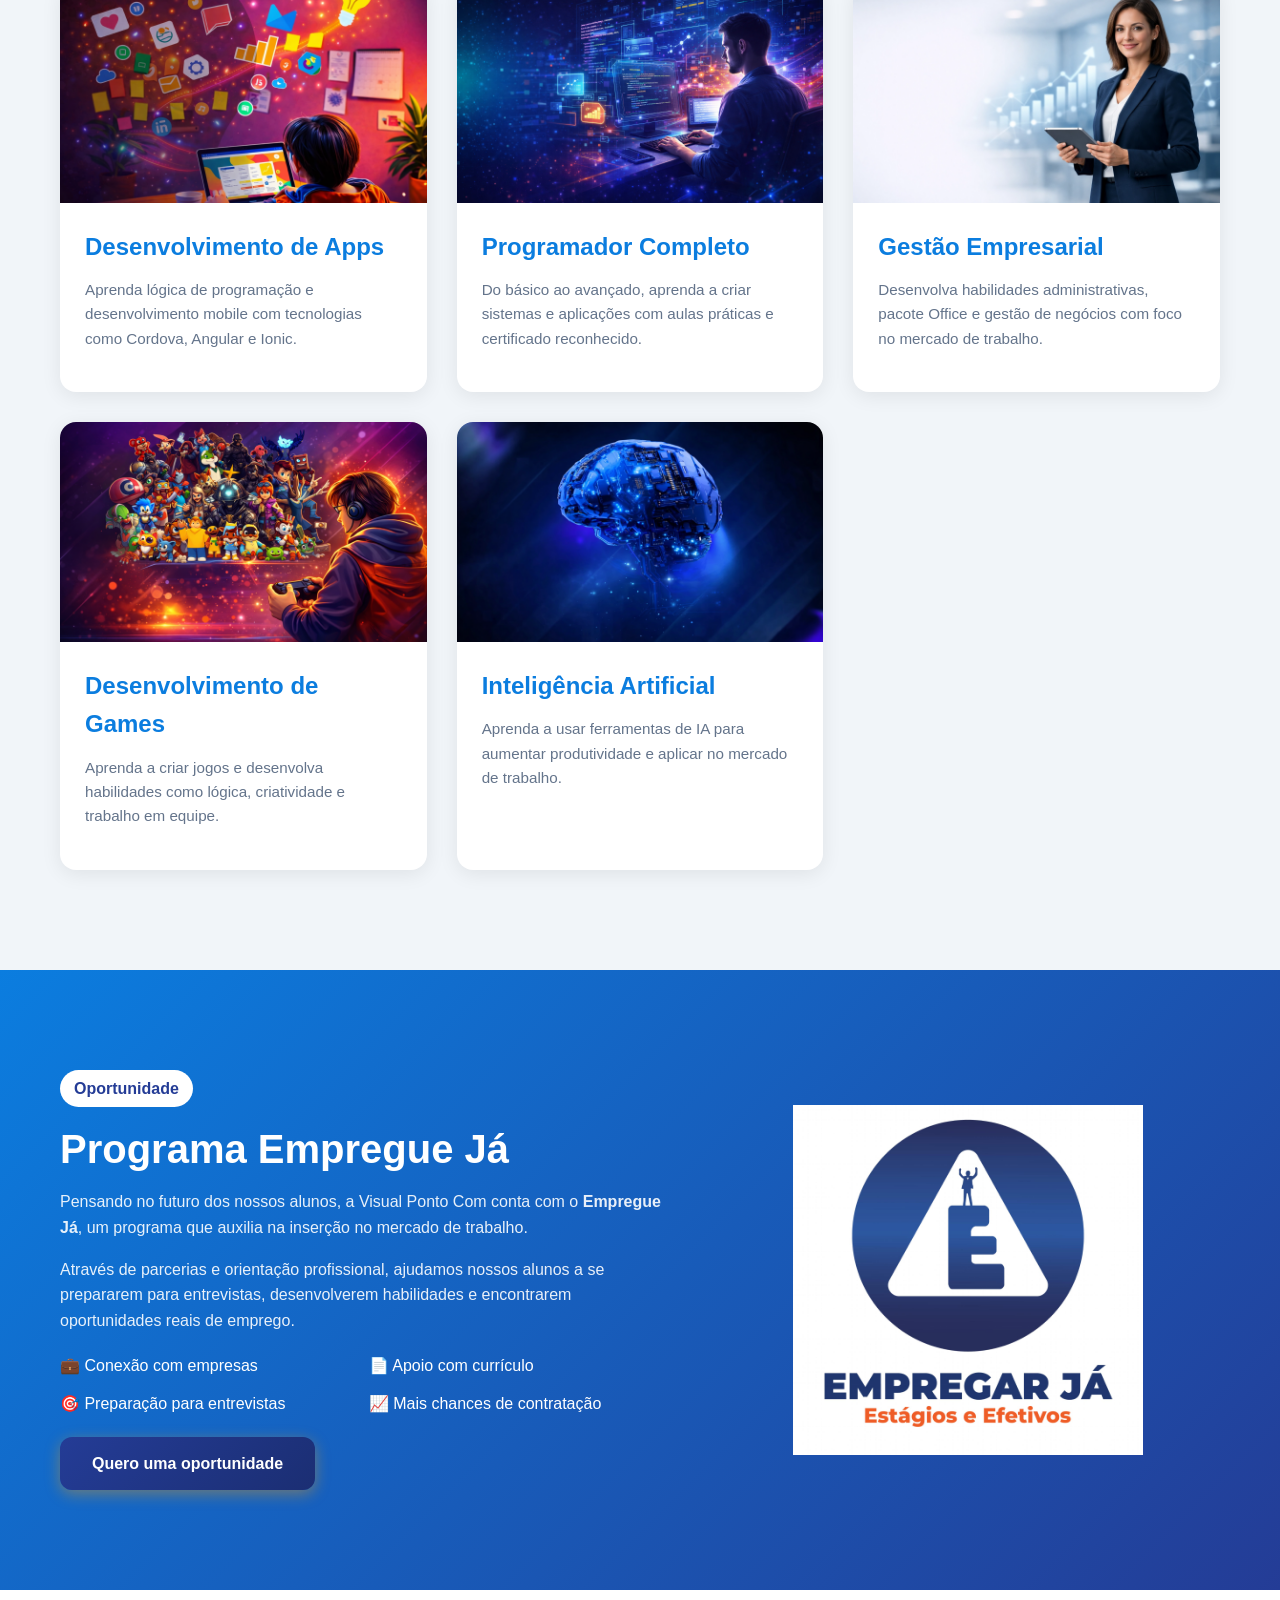
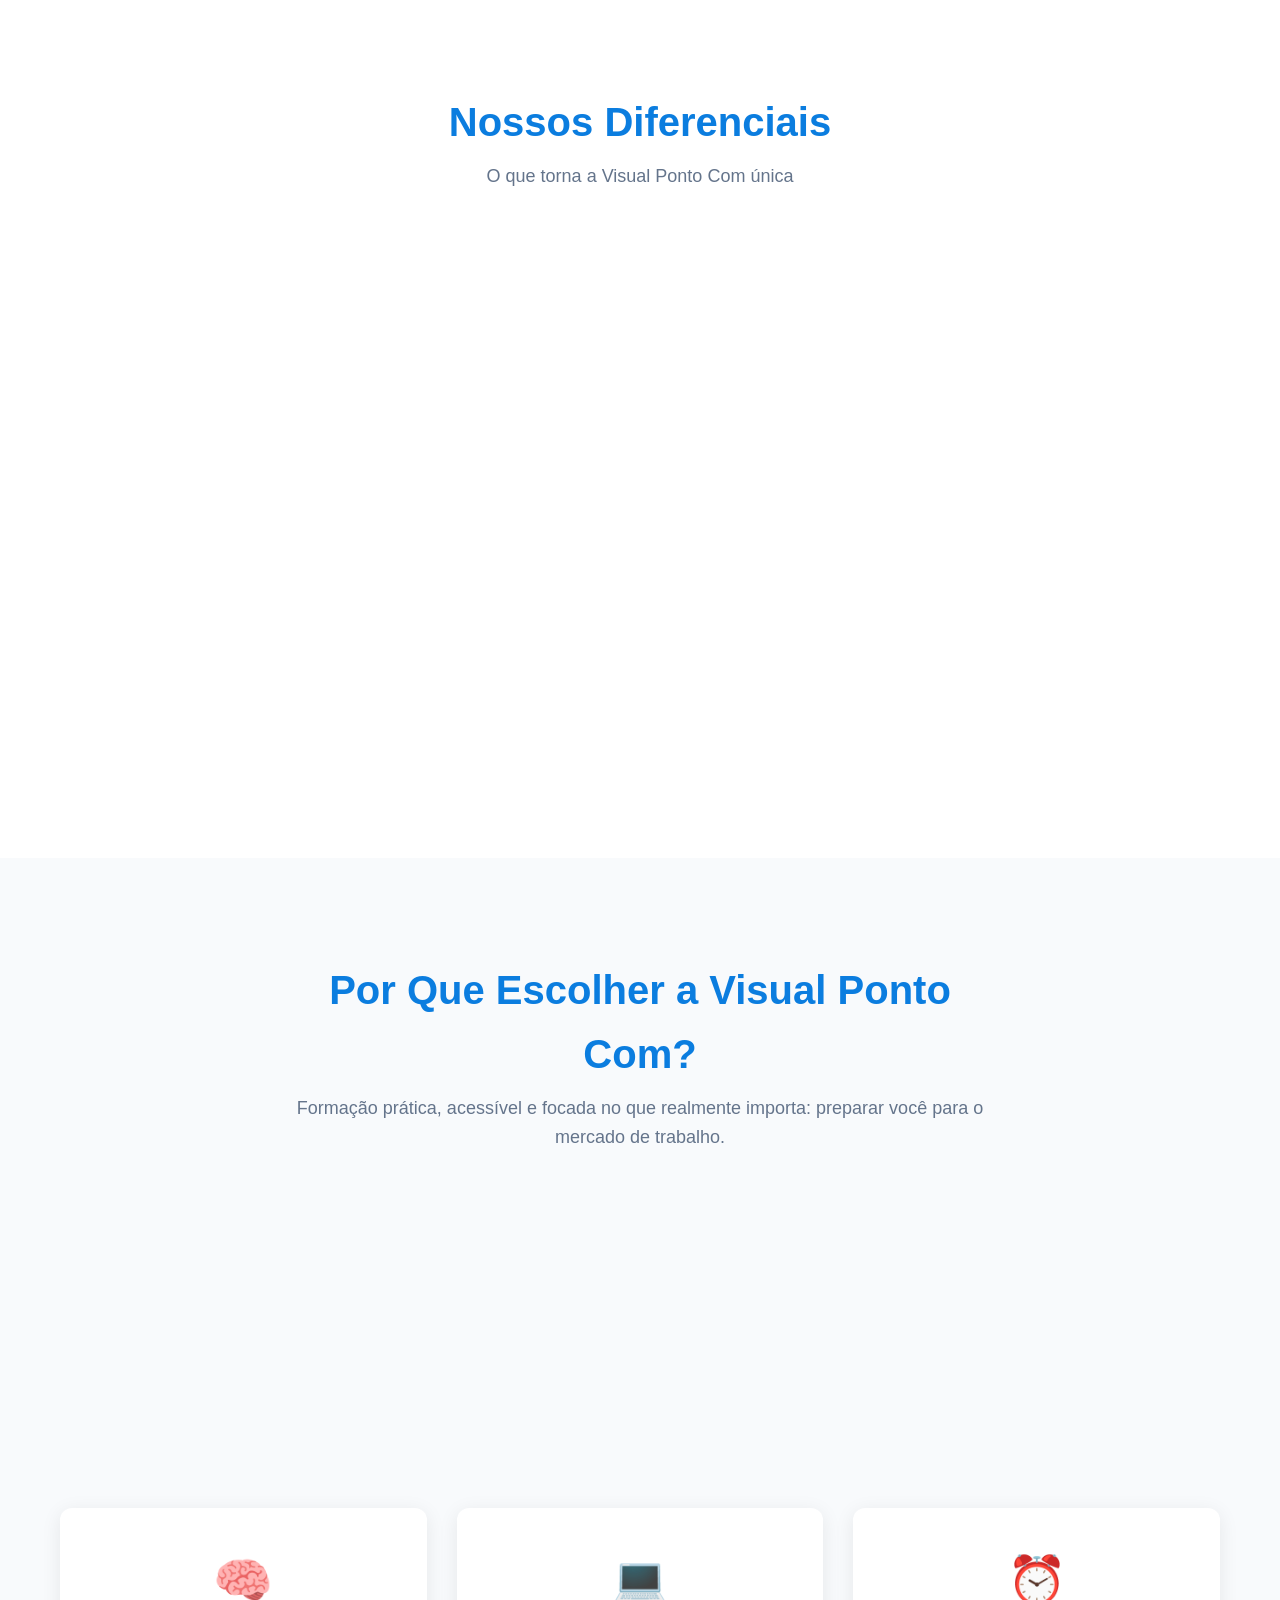
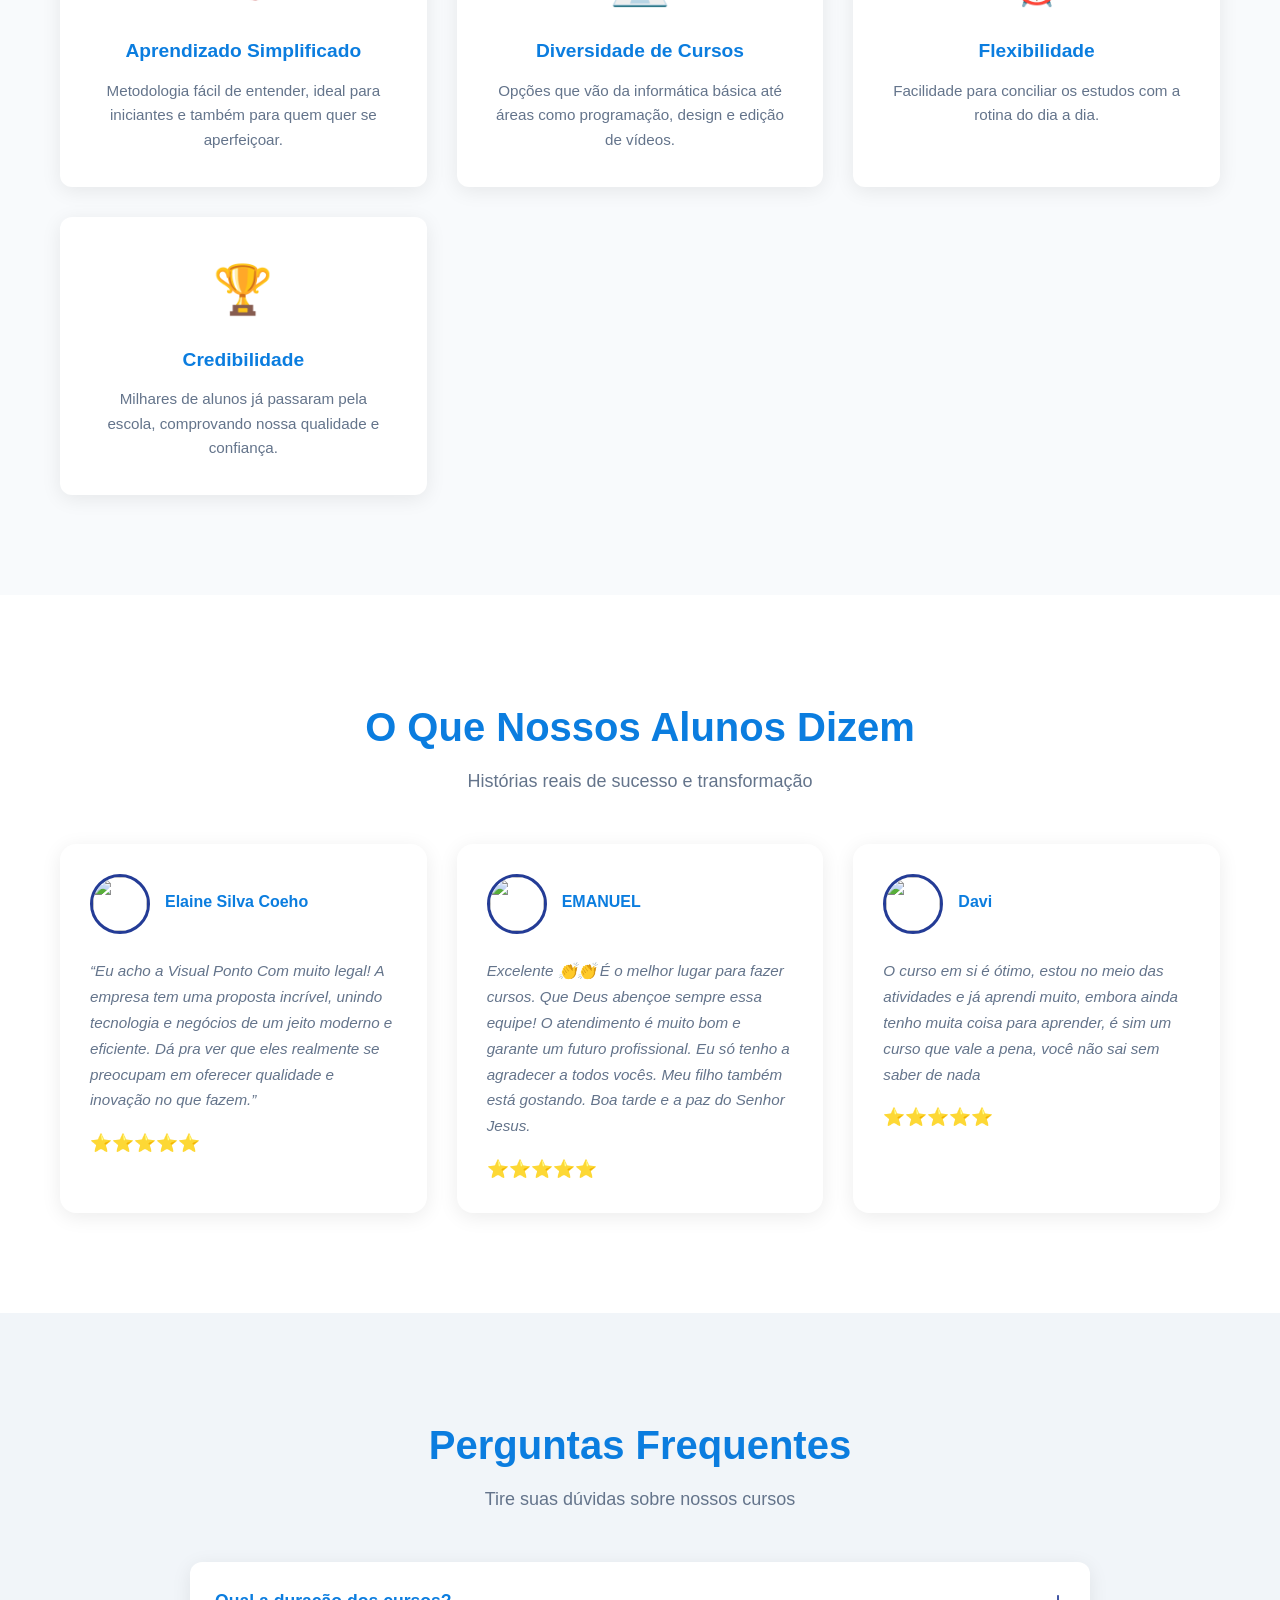
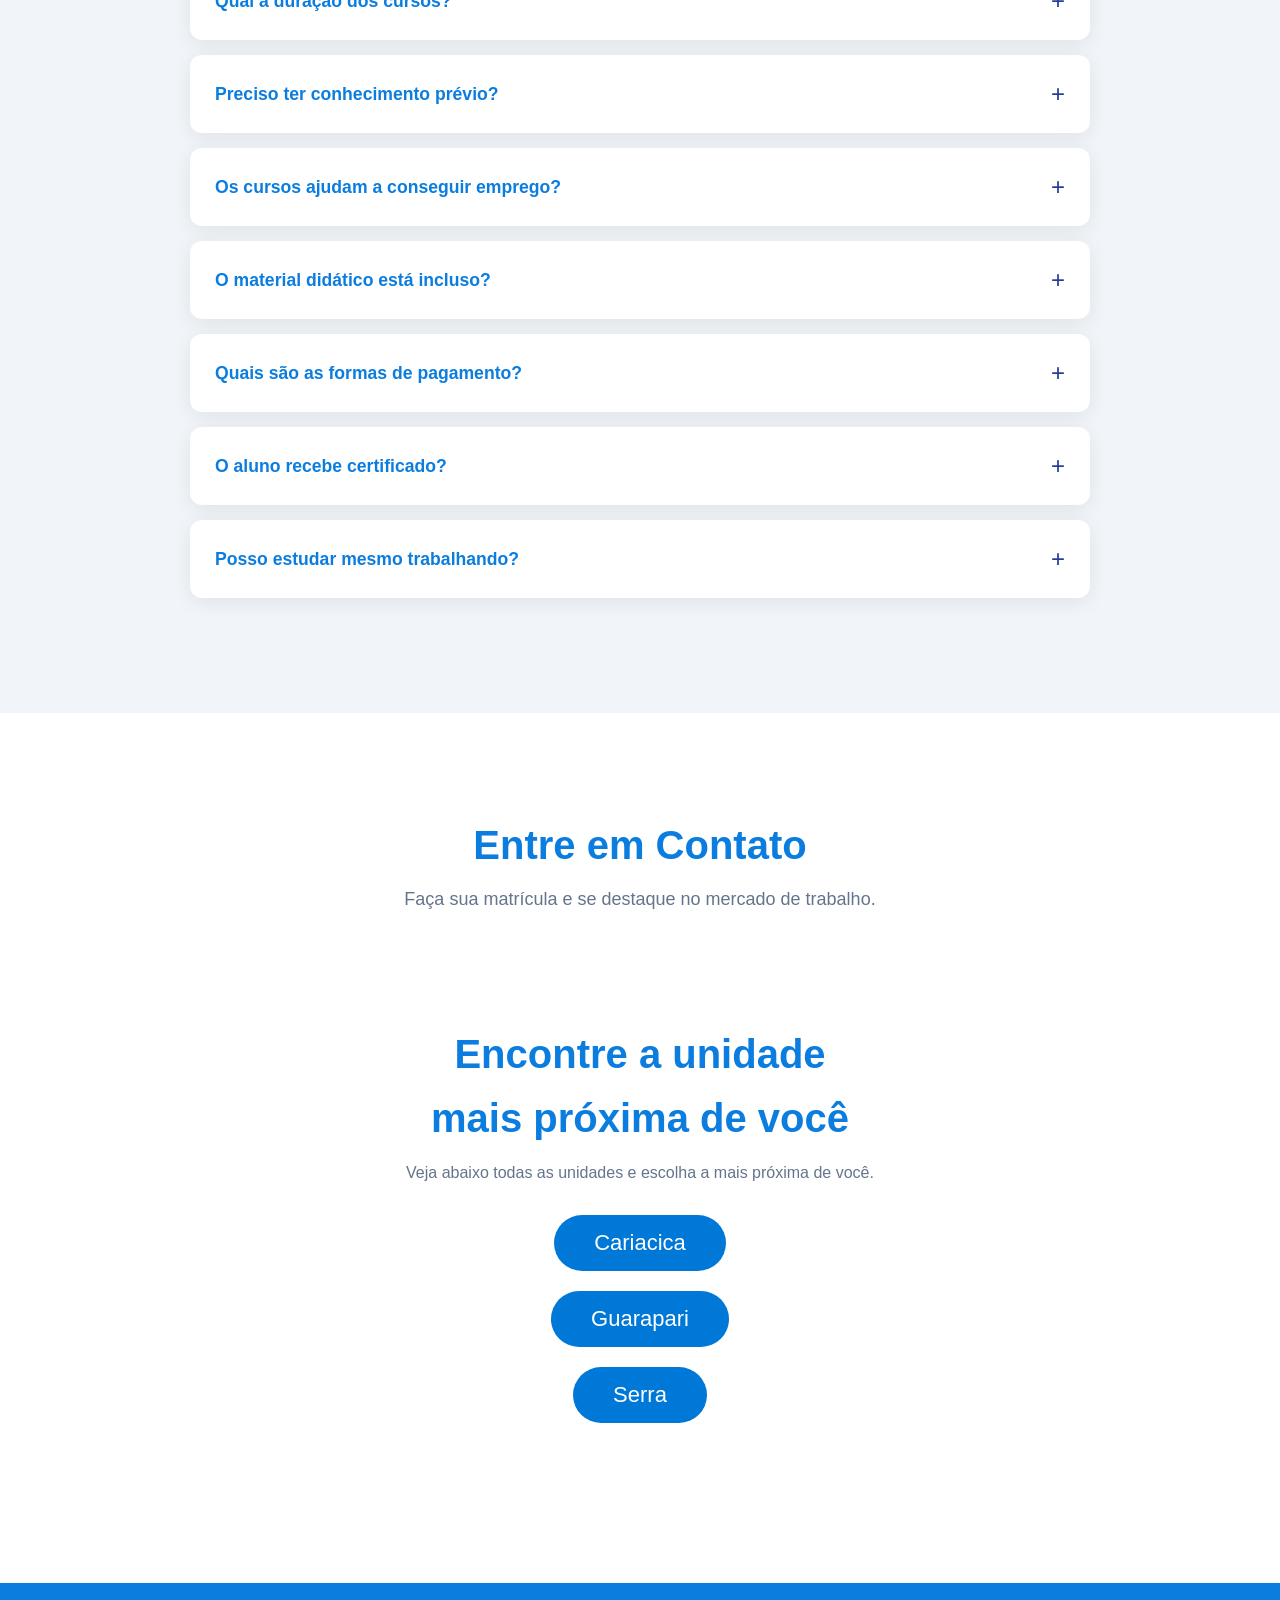
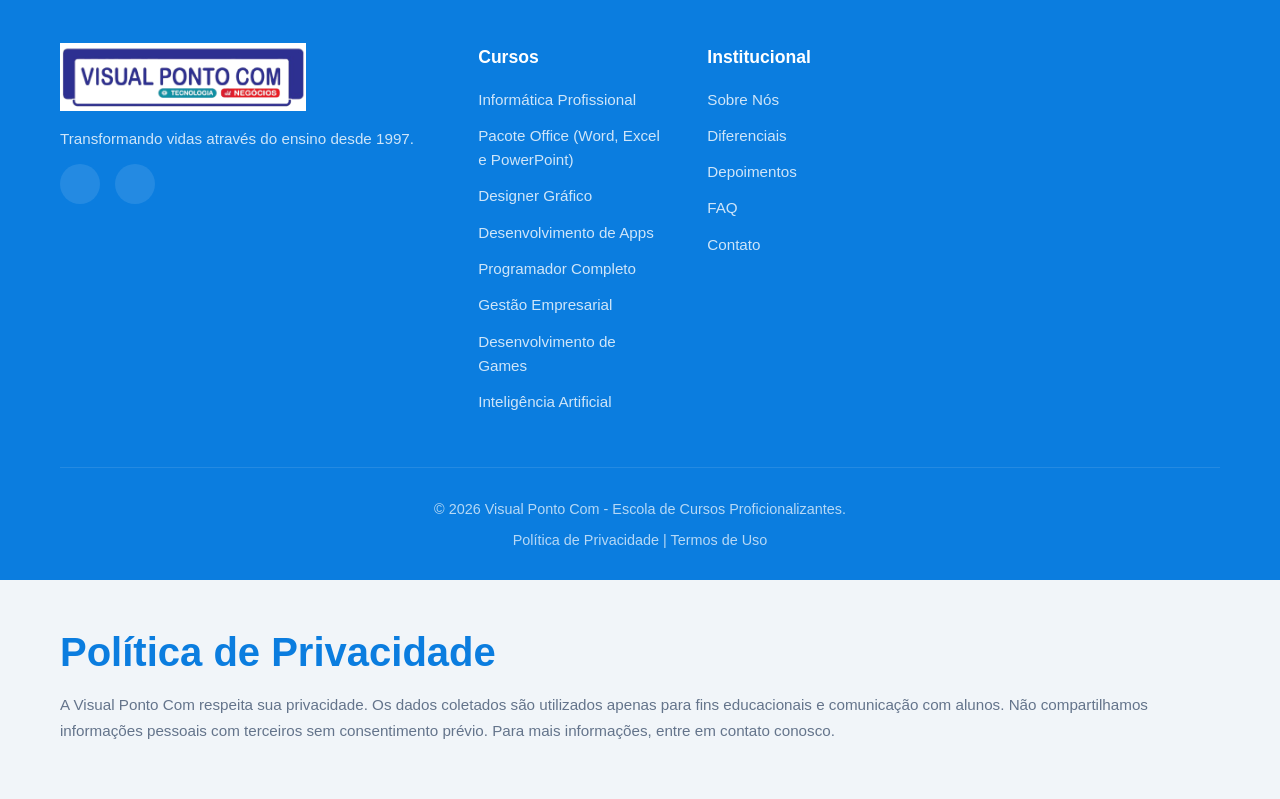
==== commit ad5cd678: "feat: melhora acessibilidade do site" ====
--- a/index.html
+++ b/index.html
@@ -28,14 +28,15 @@
 </head>
 
 <body>
+    <a class="skip-link" href="#conteudo-principal">Ir para o conteúdo principal</a>
     <!-- ========== HEADER ========== -->
     <header class="header" id="header">
         <div class="container">
             <nav class="nav">
                 <!-- EDITÁVEL: Nome do negócio/logo -->
-                <a href="#inicio" class="logo"> <img class="logo-header" src="img/Logo visual ponto com.png"></a>
-
-                <button class="nav-toggle" id="navToggle" aria-label="Abrir menu">
+                <a href="#inicio" class="logo" aria-label="Visual Ponto Com - início"> <img class="logo-header" src="img/Logo visual ponto com.png" alt="Visual Ponto Com"></a>
+
+                <button class="nav-toggle" id="navToggle" aria-label="Abrir menu" aria-controls="navMenu" aria-expanded="false">
                     <span></span>
                     <span></span>
                     <span></span>
@@ -56,6 +57,7 @@
         </div>
     </header>
 
+    <main id="conteudo-principal" tabindex="-1">
 
     <!-- ========== HERO ========== -->
     <!-- Hero com imagem de fundo em tela cheia -->
@@ -130,7 +132,7 @@
                 <!-- Imagem da escola/professores -->
                 <div class="sobre-image">
                     <!-- EDITÁVEL: Imagem do estabelecimento ou equipe -->
-                    <img src="img/Sobre.jpeg" alt="Professores e alunos na Global Languages">
+                    <img src="img/Sobre.jpeg" alt="Ambiente da Visual Ponto Com" loading="lazy">
                 </div>
                 <div class="sobre-info">
                     <div class="sobre-text">
@@ -175,7 +177,7 @@
         <div class="container">
             <div class="polo-ead-content">
                 <div class="polo-ead-image">
-                    <img src="img/Unimar.jpg" alt="Polo de Universidade EAD e Semipresencial">
+                    <img src="img/Unimar.jpg" alt="Polo de Universidade EAD e Semipresencial" loading="lazy">
                 </div>
 
                 <div class="polo-ead-info">
@@ -260,7 +262,7 @@
                 <div class="servico-card">
                     <div class="servico-image">
                         <!-- EDITÁVEL: Imagem do curso -->
-                        <img src="img/Informatica Proficional.png" alt="Curso de Informática Profissional">
+                        <img src="img/Informatica Proficional.png" alt="Curso de Informática Profissional" loading="lazy">
                     </div>
                     <div class="servico-content">
                         <h3>Informática Profissional</h3>
@@ -271,7 +273,7 @@
                 </div>
                 <div class="servico-card">
                     <div class="servico-image">
-                        <img src="img/Pacote office.png" alt="Curso do Pacote Office">
+                        <img src="img/Pacote office.png" alt="Curso do Pacote Office" loading="lazy">
                     </div>
                     <div class="servico-content">
                         <h3>Pacote Office (Word, Excel e PowerPoint)</h3>
@@ -282,7 +284,7 @@
                 </div>
                 <div class="servico-card">
                     <div class="servico-image">
-                        <img src="img/designer grafico.png" alt="Curso de Edição de Vídeo">
+                        <img src="img/designer grafico.png" alt="Curso de Designer Gráfico" loading="lazy">
                     </div>
                     <div class="servico-content">
                         <h3>Designer Gráfico</h3>
@@ -294,7 +296,7 @@
 
                 <div class="servico-card">
                     <div class="servico-image">
-                        <img src="img/Desenvolvedor de aplicativos.png" alt="Curso de Desenvolvimento de Apps">
+                        <img src="img/Desenvolvedor de aplicativos.png" alt="Curso de Desenvolvimento de Apps" loading="lazy">
                     </div>
                     <div class="servico-content">
                         <h3>Desenvolvimento de Apps</h3>
@@ -304,7 +306,7 @@
                 </div>
                 <div class="servico-card">
                     <div class="servico-image">
-                        <img src="img/Programador completo.png" alt="Curso de Programador">
+                        <img src="img/Programador completo.png" alt="Curso de Programador" loading="lazy">
                     </div>
                     <div class="servico-content">
                         <h3>Programador Completo</h3>
@@ -314,7 +316,7 @@
                 </div>
                 <div class="servico-card">
                     <div class="servico-image">
-                        <img src="img/Gestao empresarial.png" alt="Curso de Gestão Empresarial">
+                        <img src="img/Gestao empresarial.png" alt="Curso de Gestão Empresarial" loading="lazy">
                     </div>
                     <div class="servico-content">
                         <h3>Gestão Empresarial</h3>
@@ -324,7 +326,7 @@
                 </div>
                 <div class="servico-card">
                     <div class="servico-image">
-                        <img src="img/Programador de games.png" alt="Curso de Games">
+                        <img src="img/Programador de games.png" alt="Curso de Games" loading="lazy">
                     </div>
                     <div class="servico-content">
                         <h3>Desenvolvimento de Games</h3>
@@ -334,7 +336,7 @@
                 </div>
                 <div class="servico-card">
                     <div class="servico-image">
-                        <img src="img/IA.png" alt="Curso de Inteligência Artificial">
+                        <img src="img/IA.png" alt="Curso de Inteligência Artificial" loading="lazy">
                     </div>
                     <div class="servico-content">
                         <h3>Inteligência Artificial</h3>
@@ -382,7 +384,7 @@
                 </div>
 
                 <div class="empregue-image">
-                    <img src="img/empregue ja.jpeg" alt="Programa Empregue Já">
+                    <img src="img/empregue ja.jpeg" alt="Programa Empregue Já" loading="lazy">
                 </div>
 
             </div>
@@ -509,10 +511,10 @@
                         <div class="avatar-image">
                             <!-- EDITÁVEL: Foto do aluno -->
                             <img src="https://images.unsplash.com/photo-1438761681033-6461ffad8d80?w=100&q=80"
-                                alt="Juliana Costa">
+                                alt="" loading="lazy">
                         </div>
                         <div class="depoimento-info">
-                            <h4>Elaine Silva Coeho</h4>
+                            <h3>Elaine Silva Coeho</h3>
                             <span></span>
                         </div>
                     </div>
@@ -525,10 +527,10 @@
                     <div class="depoimento-header">
                         <div class="avatar-image">
                             <img src="https://images.unsplash.com/photo-1472099645785-5658abf4ff4e?w=100&q=80"
-                                alt="Roberto Silva">
+                                alt="" loading="lazy">
                         </div>
                         <div class="depoimento-info">
-                            <h4>EMANUEL</h4>
+                            <h3>EMANUEL</h3>
                             <span></span>
                         </div>
                     </div>
@@ -541,10 +543,10 @@
                     <div class="depoimento-header">
                         <div class="avatar-image">
                             <img src="https://images.unsplash.com/photo-1507003211169-0a1dd7228f2d?w=100&q=80"
-                                alt="André Santos">
+                                alt="" loading="lazy">
                         </div>
                         <div class="depoimento-info">
-                            <h4>Davi</h4>
+                            <h3>Davi</h3>
                             <span></span>
                         </div>
                     </div>
@@ -565,13 +567,12 @@
             </div>
             <div class="faq-list">
                 <!-- EDITÁVEL: Perguntas e respostas -->
-                <div class="faq-list">
                     <div class="faq-item">
-                        <button class="faq-question">
+                        <button class="faq-question" id="faq-pergunta-1" aria-expanded="false" aria-controls="faq-resposta-1">
                             Qual a duração dos cursos?
                             <span class="faq-icon">+</span>
                         </button>
-                        <div class="faq-answer">
+                        <div class="faq-answer" id="faq-resposta-1" role="region" aria-labelledby="faq-pergunta-1" aria-hidden="true">
                             <p>
                                 Nossos cursos possuem durações variadas, de acordo com a área escolhida e o nível de
                                 aprendizado.
@@ -584,11 +585,11 @@
                     </div>
 
                     <div class="faq-item">
-                        <button class="faq-question">
+                        <button class="faq-question" id="faq-pergunta-2" aria-expanded="false" aria-controls="faq-resposta-2">
                             Preciso ter conhecimento prévio?
                             <span class="faq-icon">+</span>
                         </button>
-                        <div class="faq-answer">
+                        <div class="faq-answer" id="faq-resposta-2" role="region" aria-labelledby="faq-pergunta-2" aria-hidden="true">
                             <p>
                                 Não. Nossos cursos são preparados para atender desde iniciantes até alunos mais
                                 avançados.
@@ -598,11 +599,11 @@
                     </div>
 
                     <div class="faq-item">
-                        <button class="faq-question">
+                        <button class="faq-question" id="faq-pergunta-3" aria-expanded="false" aria-controls="faq-resposta-3">
                             Os cursos ajudam a conseguir emprego?
                             <span class="faq-icon">+</span>
                         </button>
-                        <div class="faq-answer">
+                        <div class="faq-answer" id="faq-resposta-3" role="region" aria-labelledby="faq-pergunta-3" aria-hidden="true">
                             <p>
                                 Sim. Nossos cursos são voltados para a prática e para as necessidades do mercado de
                                 trabalho.
@@ -613,11 +614,11 @@
                     </div>
 
                     <div class="faq-item">
-                        <button class="faq-question">
+                        <button class="faq-question" id="faq-pergunta-4" aria-expanded="false" aria-controls="faq-resposta-4">
                             O material didático está incluso?
                             <span class="faq-icon">+</span>
                         </button>
-                        <div class="faq-answer">
+                        <div class="faq-answer" id="faq-resposta-4" role="region" aria-labelledby="faq-pergunta-4" aria-hidden="true">
                             <p>
                                 Sim. O aluno não paga pelo material didático, pois ele já está incluso no curso,
                                 garantindo mais praticidade e economia.
@@ -626,11 +627,11 @@
                     </div>
 
                     <div class="faq-item">
-                        <button class="faq-question">
+                        <button class="faq-question" id="faq-pergunta-5" aria-expanded="false" aria-controls="faq-resposta-5">
                             Quais são as formas de pagamento?
                             <span class="faq-icon">+</span>
                         </button>
-                        <div class="faq-answer">
+                        <div class="faq-answer" id="faq-resposta-5" role="region" aria-labelledby="faq-pergunta-5" aria-hidden="true">
                             <p>
                                 Oferecemos pagamento facilitado através do carnê da Visual Ponto Com,
                                 tornando o acesso aos cursos mais simples e acessível.
@@ -640,11 +641,11 @@
                     </div>
 
                     <div class="faq-item">
-                        <button class="faq-question">
+                        <button class="faq-question" id="faq-pergunta-6" aria-expanded="false" aria-controls="faq-resposta-6">
                             O aluno recebe certificado?
                             <span class="faq-icon">+</span>
                         </button>
-                        <div class="faq-answer">
+                        <div class="faq-answer" id="faq-resposta-6" role="region" aria-labelledby="faq-pergunta-6" aria-hidden="true">
                             <p>
                                 Sim. Ao concluir o curso, o aluno recebe certificado,
                                 que pode ser utilizado para comprovação de qualificação profissional.
@@ -653,18 +654,17 @@
                     </div>
 
                     <div class="faq-item">
-                        <button class="faq-question">
+                        <button class="faq-question" id="faq-pergunta-7" aria-expanded="false" aria-controls="faq-resposta-7">
                             Posso estudar mesmo trabalhando?
                             <span class="faq-icon">+</span>
                         </button>
-                        <div class="faq-answer">
+                        <div class="faq-answer" id="faq-resposta-7" role="region" aria-labelledby="faq-pergunta-7" aria-hidden="true">
                             <p>
                                 Sim. Nossos cursos são pensados para se adaptar à rotina do aluno,
                                 permitindo conciliar estudos, trabalho e desenvolvimento profissional.
                             </p>
                         </div>
                     </div>
-                </div>
             </div>
     </section>
 
@@ -699,12 +699,13 @@
                                     <p><strong>Telefone:</strong> (27) 99731-5612</p>
                                     <p><strong>Telefone fixo:</strong> (27) 3396-0195</p>
 
-                                    <a href="https://wa.me/5527997315612" target="_blank" class="botao-whatsapp"
+                                    <a href="https://wa.me/5527997315612" target="_blank" rel="noopener noreferrer" class="botao-whatsapp"
                                         data-unidade="Cariacica">
                                         WhatsApp
                                     </a>
 
                                     <iframe
+                                        title="Mapa da unidade Visual Ponto Com em Cariacica" loading="lazy"
                                         src="https://www.google.com/maps/embed?pb=!1m18!1m12!1m3!1d3741.01151231807!2d-40.38555062396244!3d-20.341143081141674!2m3!1f0!2f0!3f0!3m2!1i1024!2i768!4f13.1!3m3!1m2!1s0xb83eacceaacbb1%3A0xb013e8cdb615739a!2sVisual%20Ponto%20Com!5e0!3m2!1spt-BR!2sbr!4v1775086191961!5m2!1spt-BR!2sbr"></iframe>
                                 </div>
                             </div>
@@ -722,12 +723,13 @@
                                     <p><strong>Telefone:</strong> (27) 99871-5135</p>
 
 
-                                    <a href="https://wa.me/5527998715135" target="_blank" class="botao-whatsapp"
+                                    <a href="https://wa.me/5527998715135" target="_blank" rel="noopener noreferrer" class="botao-whatsapp"
                                         data-unidade="Guarapari">
                                         WhatsApp
                                     </a>
 
                                     <iframe
+                                        title="Mapa da unidade Visual Ponto Com em Guarapari" loading="lazy"
                                         src="https://www.google.com/maps/embed?pb=!1m18!1m12!1m3!1d3732.9589230943084!2d-40.5027968!3d-20.671250099999998!2m3!1f0!2f0!3f0!3m2!1i1024!2i768!4f13.1!3m3!1m2!1s0xb857ef1c95aaaf%3A0x81a0b3843581e62a!2sVisual%20Ponto%20Com%2C%20Cursos%20de%20Inform%C3%A1tica%20e%20Profissionalizantes!5e0!3m2!1spt-BR!2sbr!4v1775086097652!5m2!1spt-BR!2sbr"></iframe>
                                 </div>
                             </div>
@@ -745,12 +747,13 @@
                                     <p><strong>Telefone:</strong> (27) 3066-6610</p>
 
 
-                                    <a href="https://wa.me/5527996485922" target="_blank" class="botao-whatsapp"
+                                    <a href="https://wa.me/5527996485922" target="_blank" rel="noopener noreferrer" class="botao-whatsapp"
                                         data-unidade="Serra">
                                         WhatsApp
                                     </a>
 
                                     <iframe
+                                        title="Mapa da unidade Visual Ponto Com em Serra" loading="lazy"
                                         src="https://www.google.com/maps/embed?pb=!1m18!1m12!1m3!1d3744.419624144632!2d-40.25273312387863!3d-20.199876546770874!2m3!1f0!2f0!3f0!3m2!1i1024!2i768!4f13.1!3m3!1m2!1s0xb81ec109e15555%3A0x1fae2e4a1bd6ee27!2sVisual%20Ponto%20Com%2C%20Cursos%20de%20Inform%C3%A1tica%20e%20Profissionalizantes!5e0!3m2!1spt-BR!2sbr!4v1775086380877!5m2!1spt-BR!2sbr"></iframe>
                                 </div>
                             </div>
@@ -767,6 +770,7 @@
     <div id="ai-agent-container" class="ai-agent-area">
         <!-- O widget do agente de IA será inserido aqui -->
     </div>
+    </main>
 
     <!-- ========== FOOTER ========== -->
     <footer class="footer">
@@ -774,20 +778,20 @@
             <div class="footer-content">
                 <div class="footer-column">
                     <!-- EDITÁVEL: Nome do negócio -->
-                    <div class="footer-logo"> <a href="#inicio" class="logo"> <img class="logo-final"
-                                src="img/Logo-final.png"></a></div>
+                    <div class="footer-logo"> <a href="#inicio" class="logo" aria-label="Visual Ponto Com - início"> <img class="logo-final"
+                                src="img/Logo-final.png" alt="Visual Ponto Com" loading="lazy"></a></div>
                     <p>Transformando vidas através do ensino desde 1997.</p>
                     <div class="footer-social">
                         <a href="https://www.instagram.com/visualpontocomcursos?utm_source=ig_web_button_share_sheet&igsh=ZDNlZDc0MzIxNw=="
-                            aria-label="Instagram"> <img class="logo-instagram" src="img/Logo-Instagram.png"></a>
+                            aria-label="Instagram"> <img class="logo-instagram" src="img/Logo-Instagram.png" alt="" loading="lazy"></a>
                         <a href="https://www.facebook.com/visual.comcursos" aria-label="Facebook"> <img
-                                src="img/Logo-Facebook.png"></a>
+                                src="img/Logo-Facebook.png" alt="" loading="lazy"></a>
 
 
                     </div>
                 </div>
                 <div class="footer-column">
-                    <h4>Cursos</h4>
+                    <h2>Cursos</h2>
                     <a href="#servicos">Informática Profissional</a>
                     <a href="#servicos">Pacote Office (Word, Excel e PowerPoint)</a>
                     <a href="#servicos">Designer Gráfico</a>
@@ -798,20 +802,14 @@
                     <a href="#servicos">Inteligência Artificial</a>
                 </div>
                 <div class="footer-column">
-                    <h4>Institucional</h4>
+                    <h2>Institucional</h2>
                     <a href="#sobre">Sobre Nós</a>
                     <a href="#destaques">Diferenciais</a>
                     <a href="#depoimentos">Depoimentos</a>
                     <a href="#faq">FAQ</a>
                     <a href="#contato">Contato</a>
                 </div>
-                <div class="footer-column">
-                    <h4></h4>
-                    <p></p>
-                    <p></p>
-                    <p></p>
-                    <p></p>
-                </div>
+                <div class="footer-column" aria-hidden="true"></div>
             </div>
             <div class="footer-bottom">
                 <!-- EDITÁVEL: Copyright -->
@@ -824,7 +822,7 @@
     <!-- Política de Privacidade (texto simples no rodapé) -->
     <section class="privacidade" id="privacidade">
         <div class="container">
-            <h3>Política de Privacidade</h3>
+            <h2>Política de Privacidade</h2>
             <p>A Visual Ponto Com respeita sua privacidade. Os dados coletados são utilizados apenas para fins
                 educacionais e comunicação com alunos. Não compartilhamos informações pessoais com terceiros sem
                 consentimento prévio. Para mais informações, entre em contato conosco.</p>
@@ -839,4 +837,4 @@
     <script src="script.js"></script>
 </body>
 
-</html>+</html>
--- a/style.css
+++ b/style.css
@@ -56,6 +56,29 @@
     color: inherit;
 }
 
+:focus-visible {
+    outline: 3px solid var(--secondary);
+    outline-offset: 4px;
+}
+
+.skip-link {
+    position: fixed;
+    top: 12px;
+    left: 12px;
+    z-index: 10000;
+    padding: 10px 16px;
+    border-radius: var(--radius-sm);
+    background: var(--white);
+    color: var(--primary-dark);
+    font-weight: 700;
+    box-shadow: var(--shadow-lg);
+    transform: translateY(-200%);
+}
+
+.skip-link:focus-visible {
+    transform: translateY(0);
+}
+
 ul {
     list-style: none;
 }
@@ -882,7 +905,7 @@
     object-fit: cover;
 }
 
-.depoimento-info h4 {
+.depoimento-info h3 {
     font-size: 1rem;
     color: var(--primary);
     margin-bottom: 0.25rem;
@@ -1061,7 +1084,7 @@
     transform: translateY(-3px);
 }
 
-.footer-column h4 {
+.footer-column h2 {
     color: var(--white);
     margin-bottom: 1rem;
     font-size: 1.1rem;
@@ -1525,6 +1548,33 @@
     }
 }
 
+@media (prefers-reduced-motion: reduce) {
+    html {
+        scroll-behavior: auto;
+    }
+
+    *,
+    *::before,
+    *::after {
+        animation-duration: 0.01ms !important;
+        animation-iteration-count: 1 !important;
+        scroll-behavior: auto !important;
+        transition-duration: 0.01ms !important;
+    }
+
+    .hero-background,
+    .servico-card,
+    .destaque-card,
+    .beneficio-card,
+    .depoimento-card,
+    .polo-card,
+    .sobre-content > *,
+    .info-item {
+        opacity: 1 !important;
+        transform: none !important;
+    }
+}
+
 
 
 .unidades {
@@ -1647,4 +1697,4 @@
     .links-container a:hover {
         color: #f3f6f8;
         text-decoration: underline;
-    }+    }
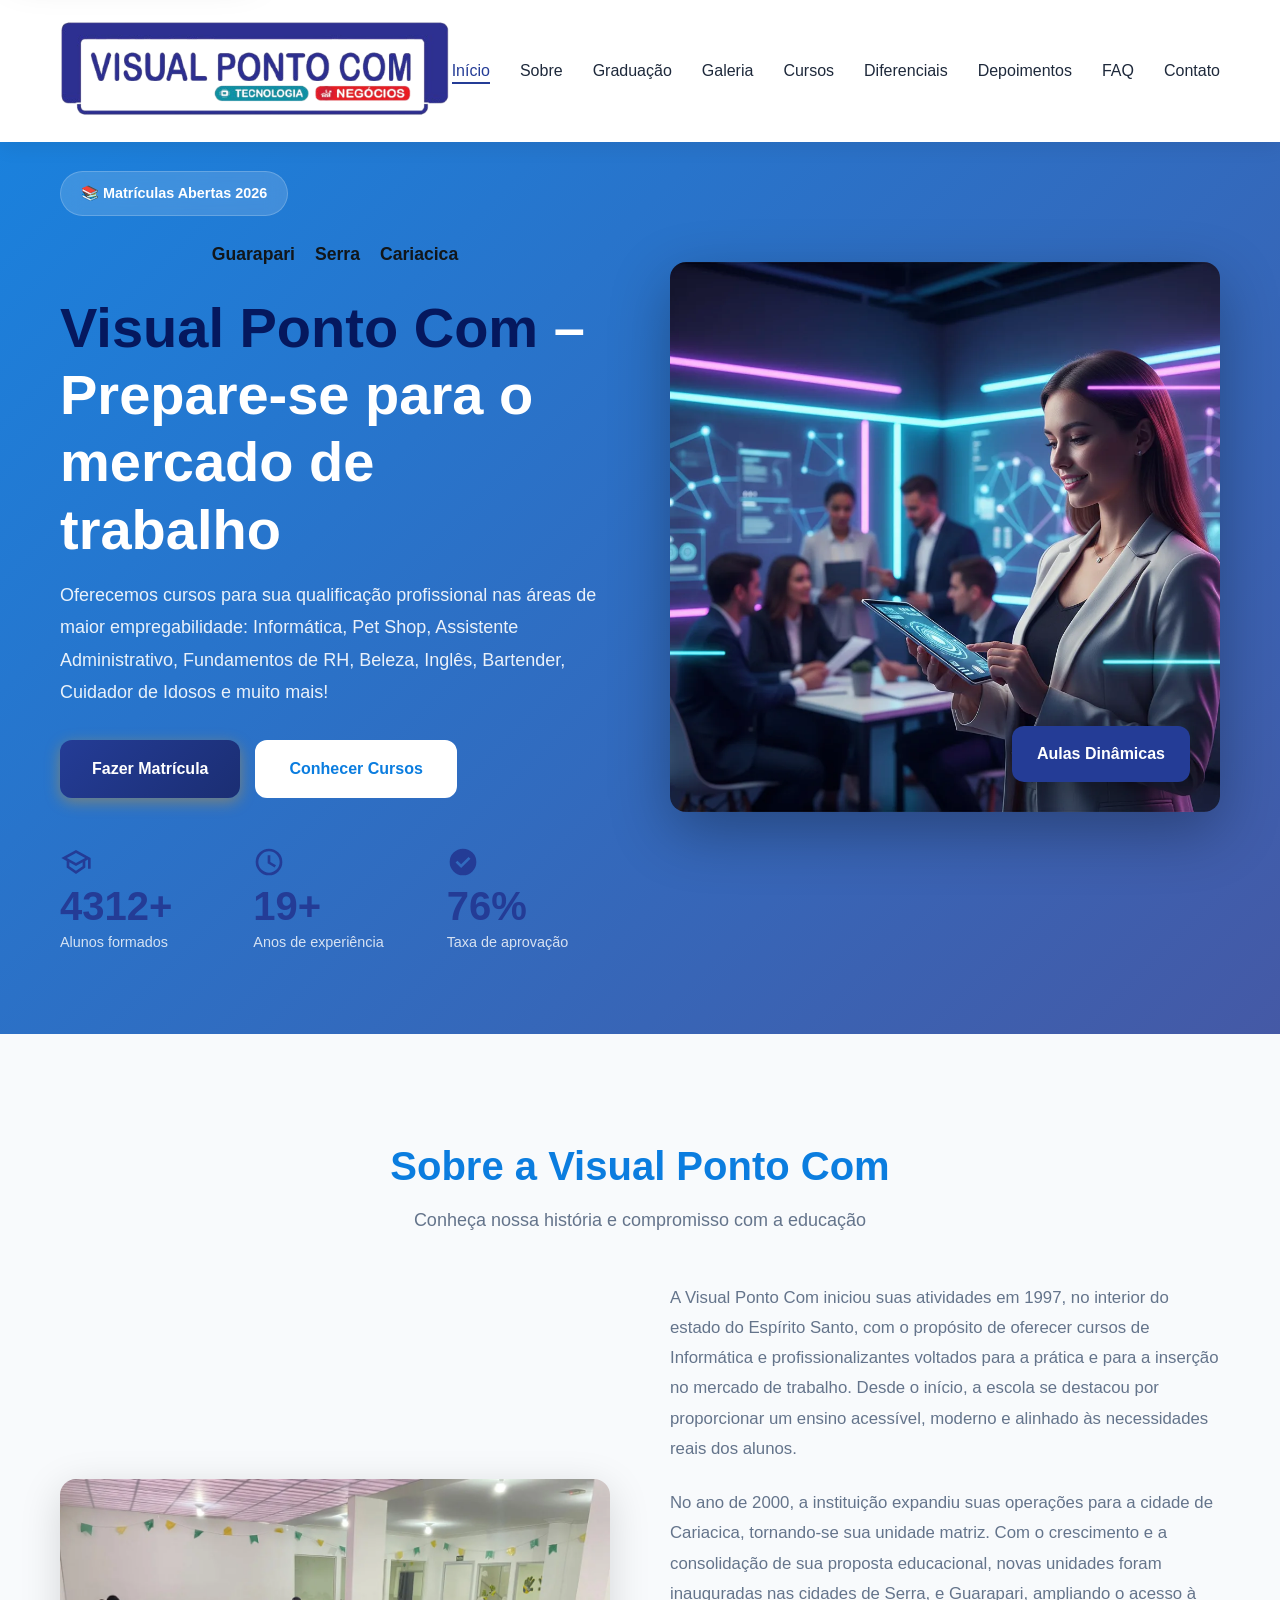
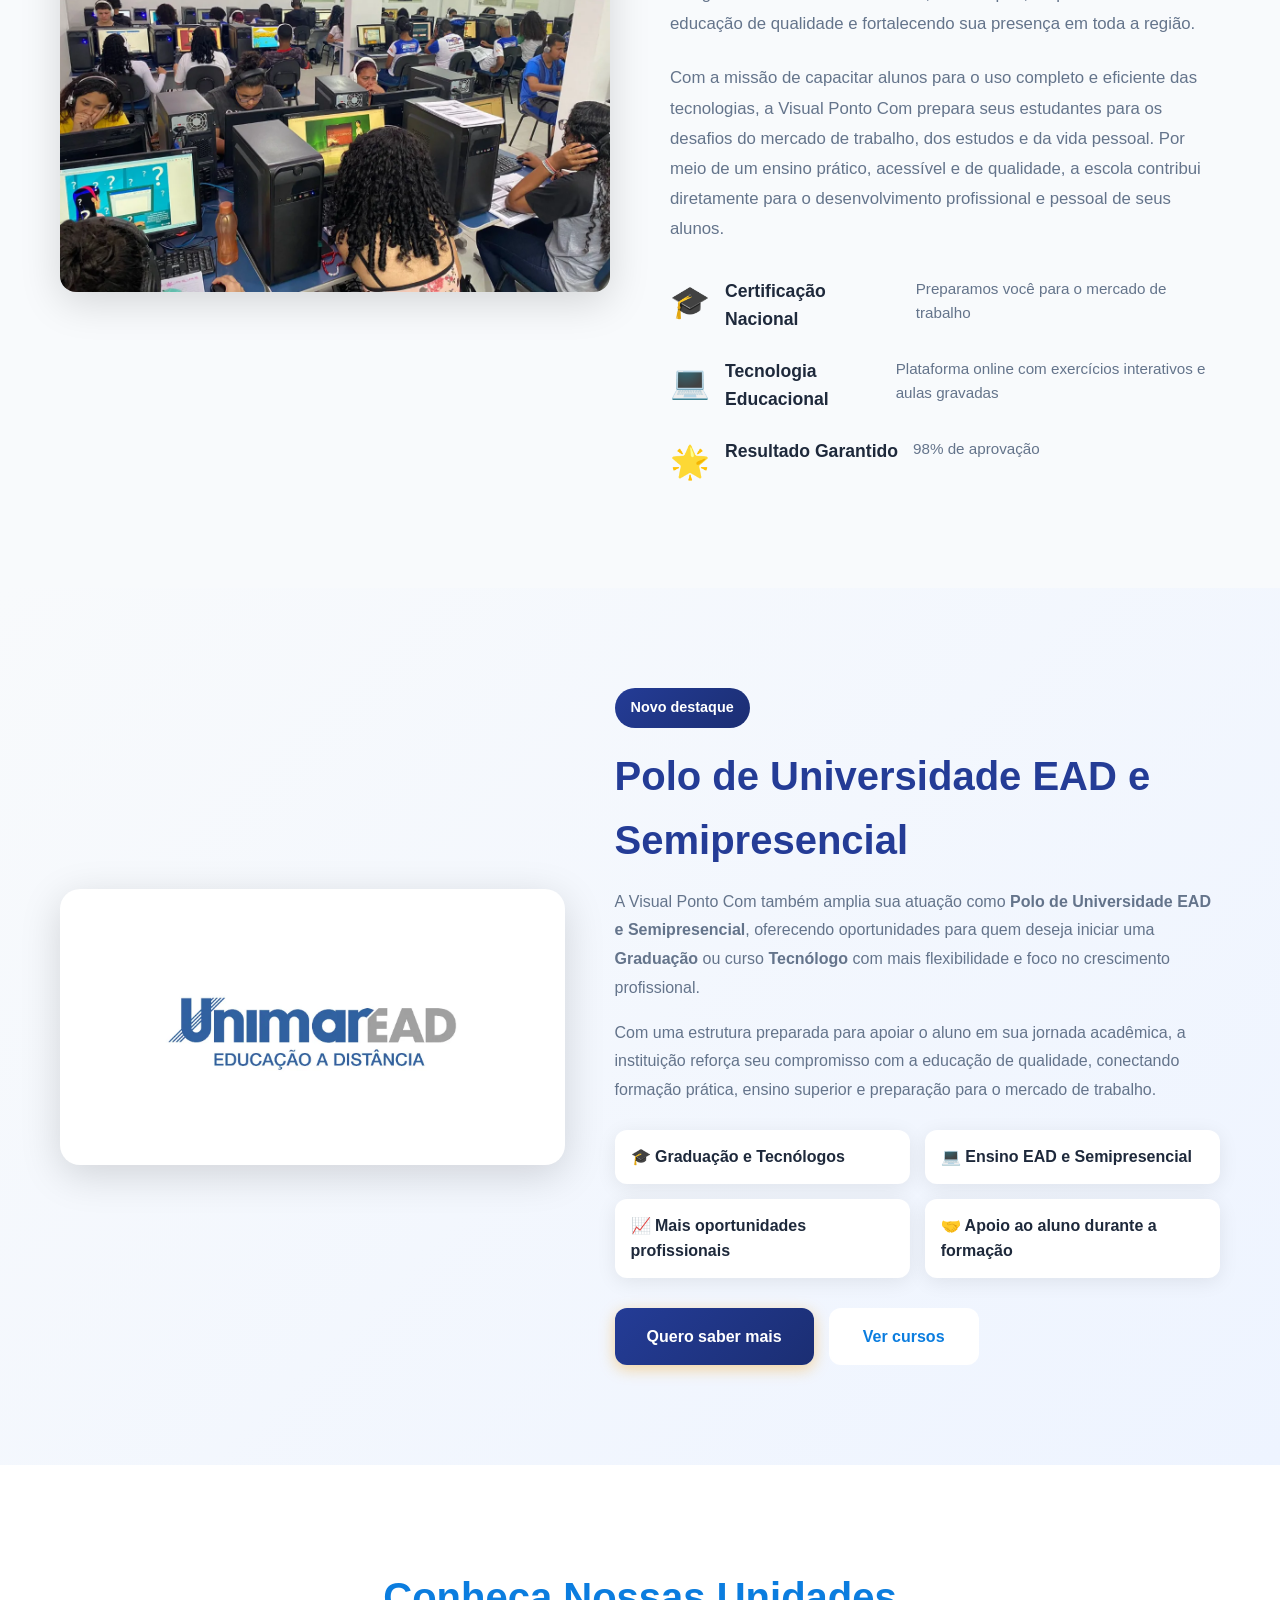
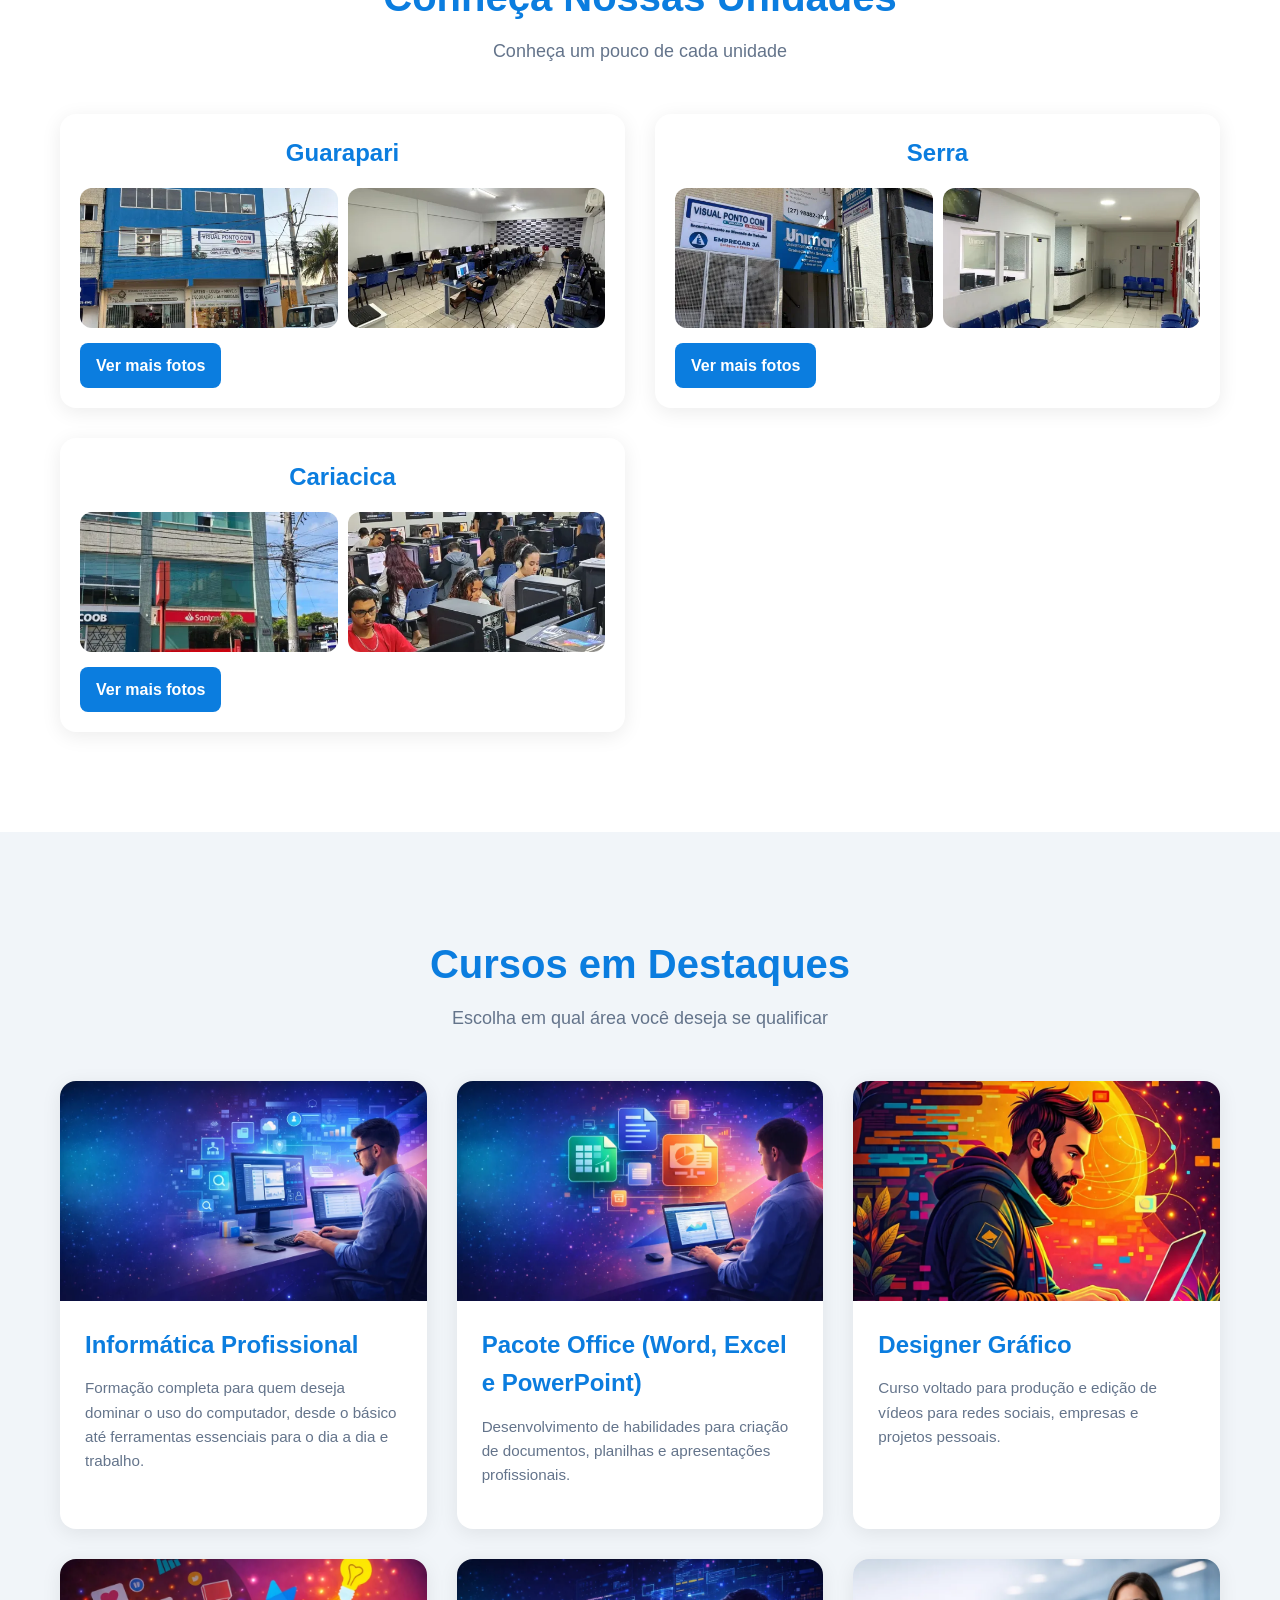
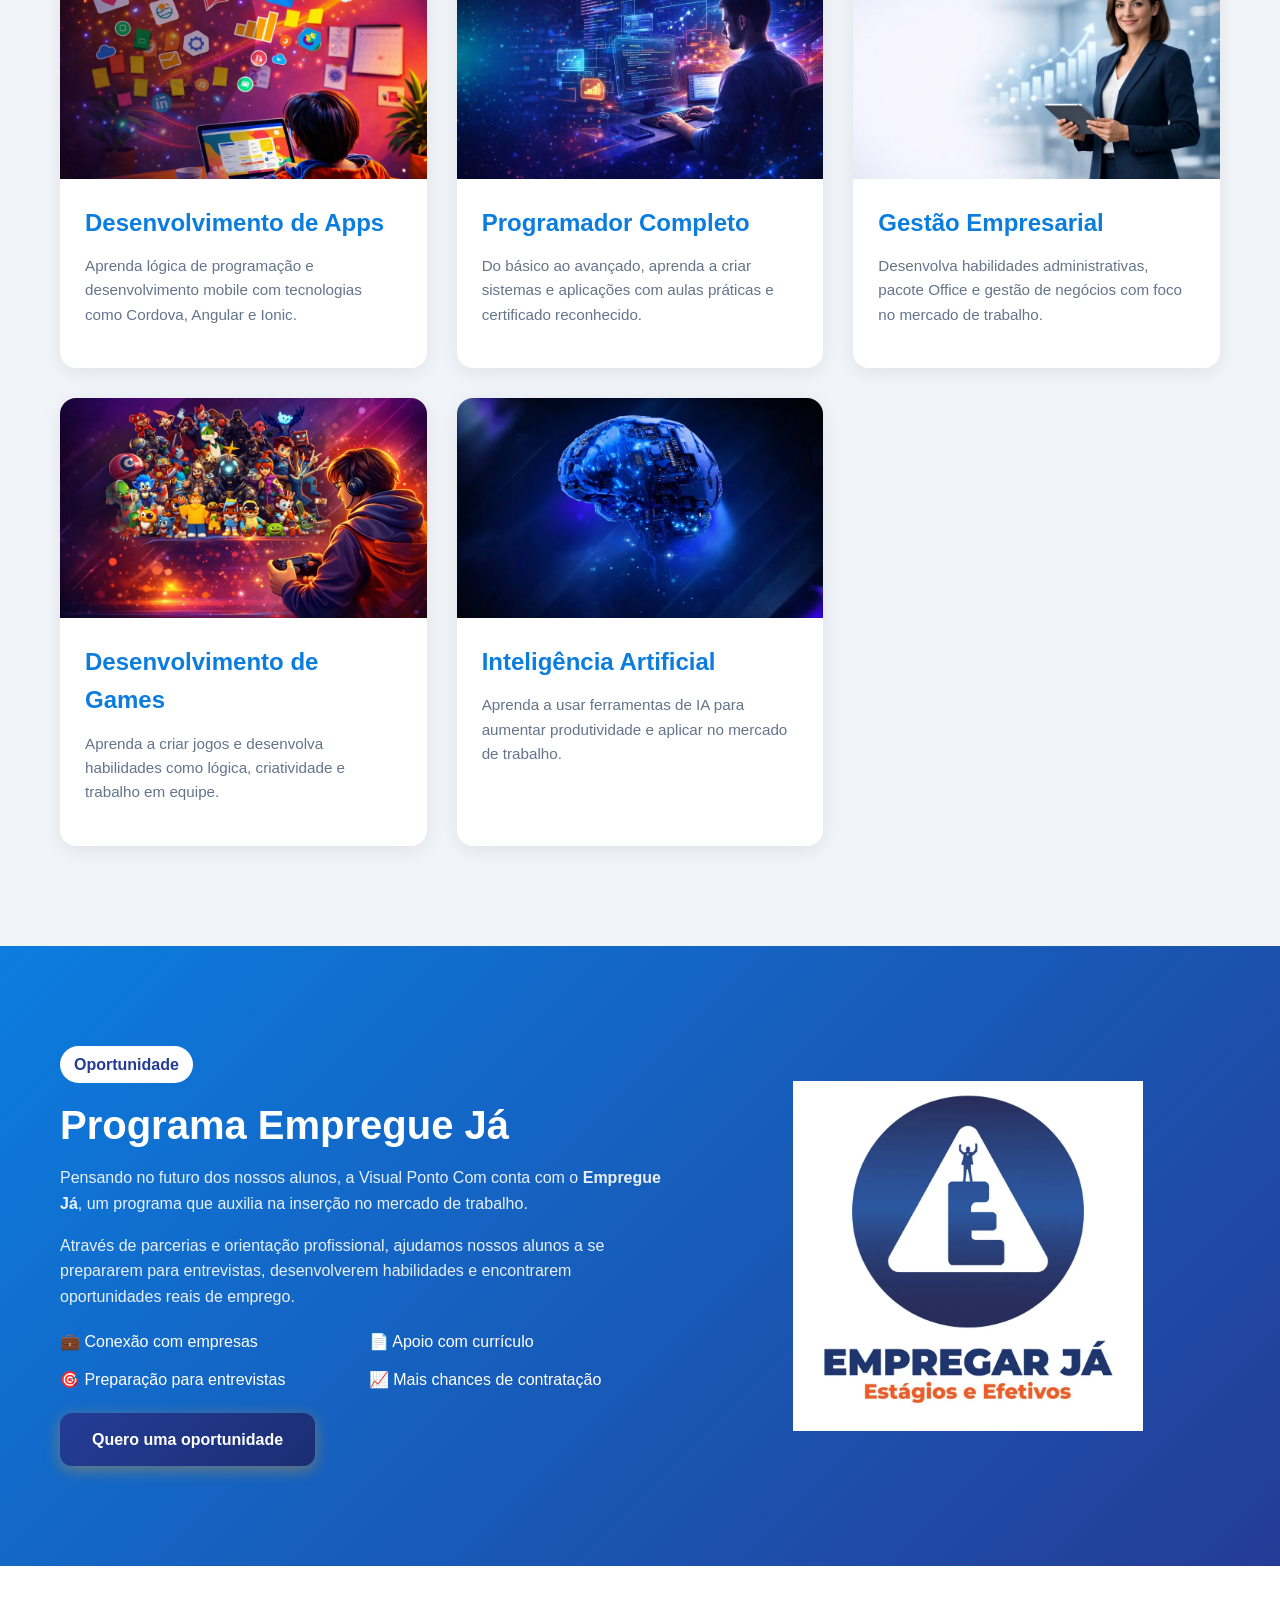
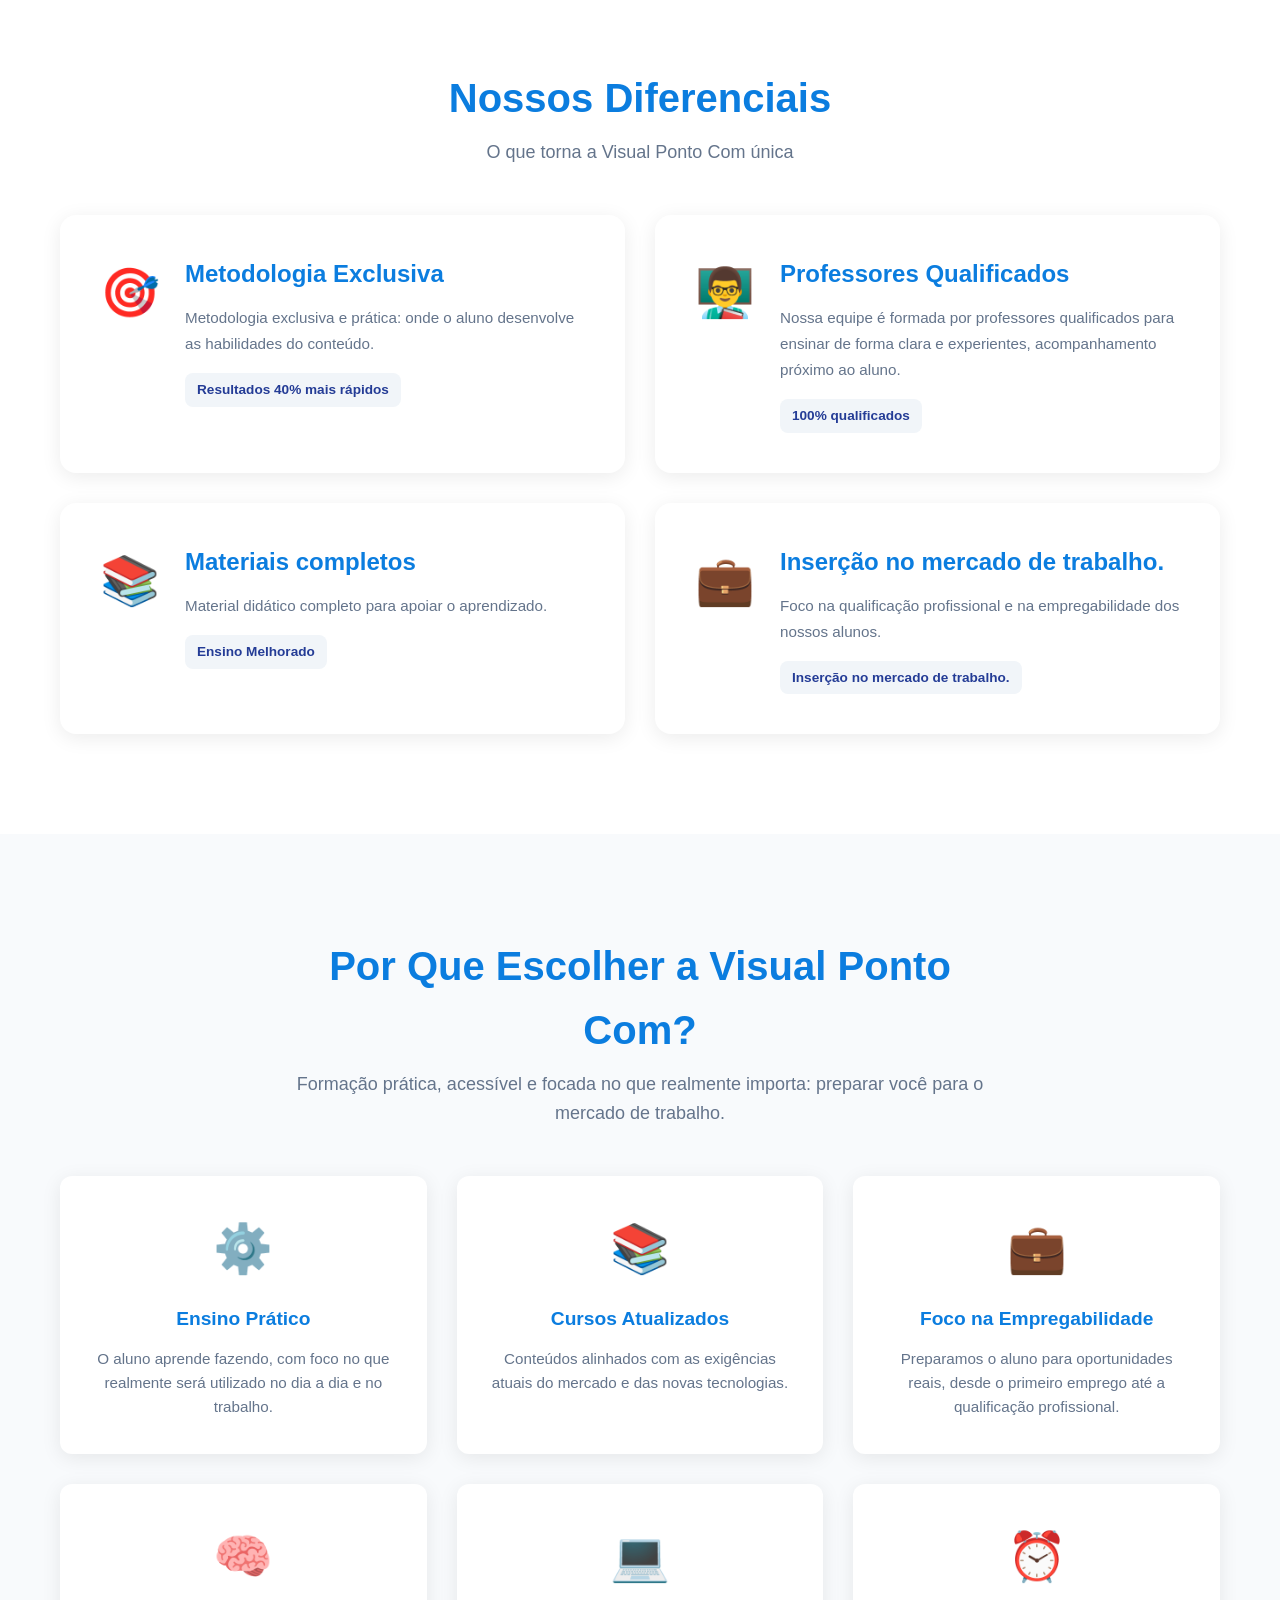
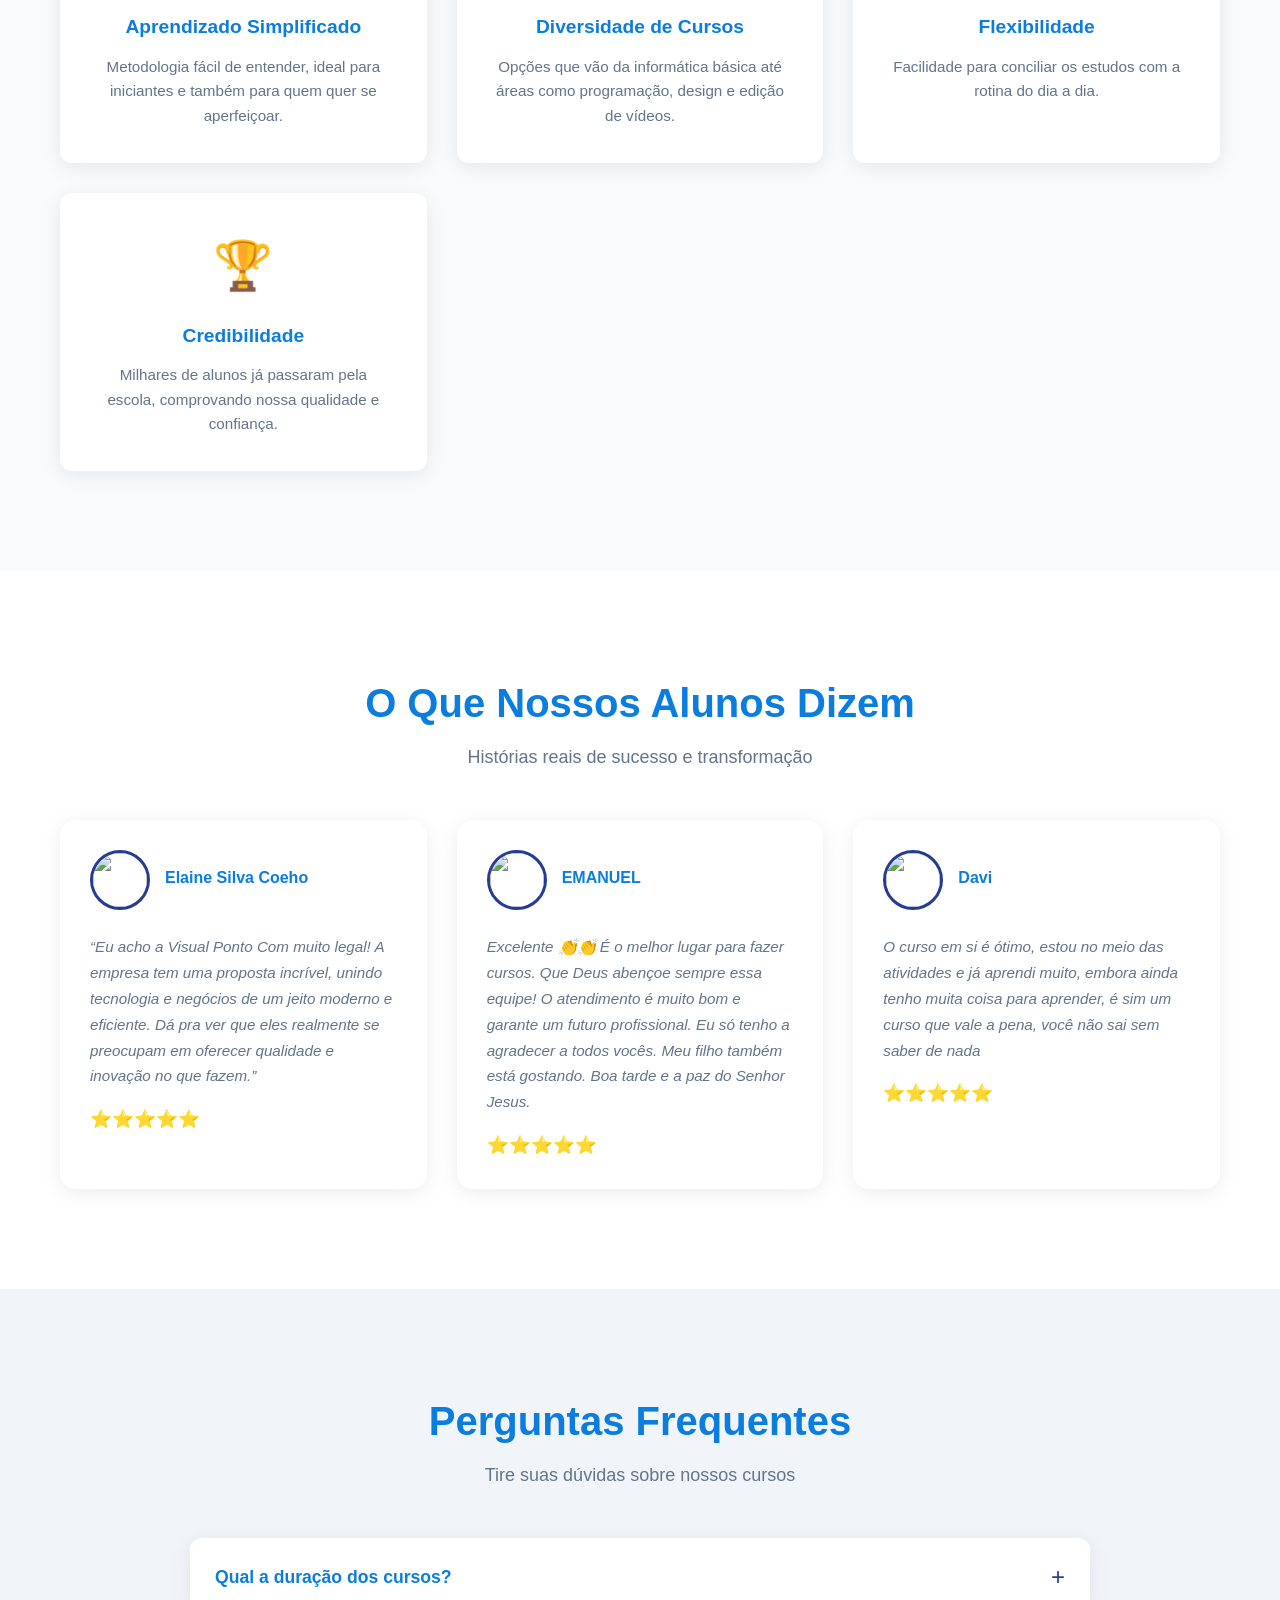
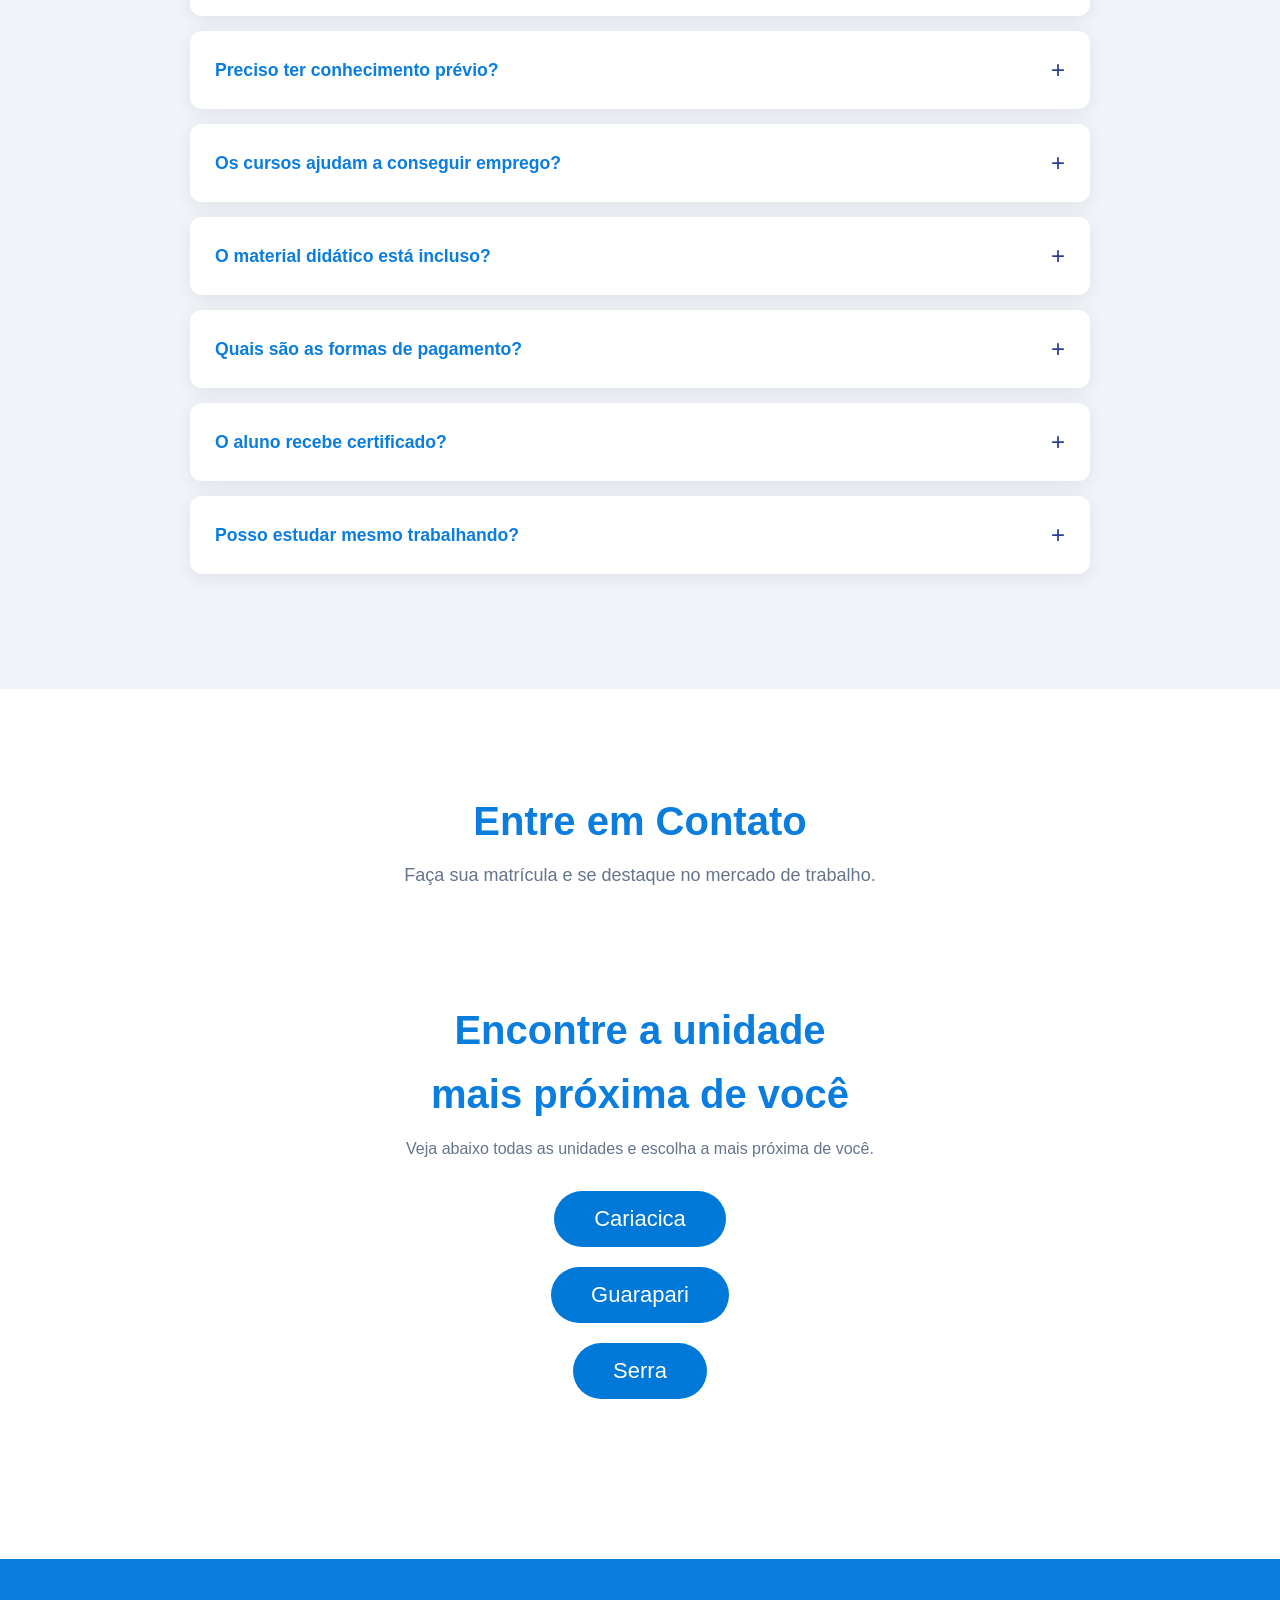
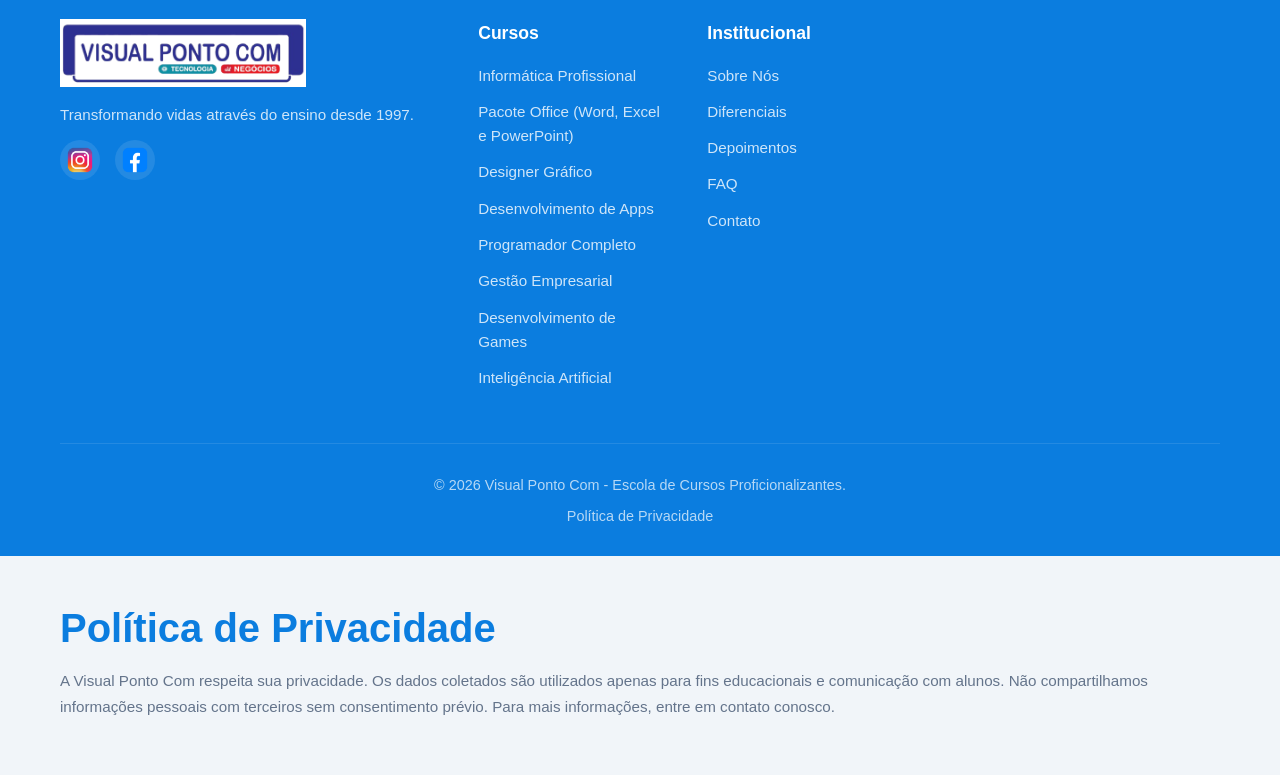
==== commit 77084bb8: "refactor: organiza estrutura e otimiza galeria" ====
--- a/index.html
+++ b/index.html
@@ -23,8 +23,19 @@
     <meta name="geo.placename" content="Cariacica">
     <meta name="geo.position" content="-20.3411;-40.3855">
     <title>Visual Ponto Com - Cursos Profissionalizantes</title>
-    <link rel="icon" type="image/png" href="img/favicom.png">
-    <link rel="stylesheet" href="style.css">
+    <link rel="canonical" href="https://visualcursos.com.br/">
+    <meta property="og:type" content="website">
+    <meta property="og:locale" content="pt_BR">
+    <meta property="og:title" content="Visual Ponto Com - Cursos Profissionalizantes">
+    <meta property="og:description" content="Conheça os cursos profissionalizantes, unidades e canais de atendimento da Visual Ponto Com.">
+    <meta property="og:url" content="https://visualcursos.com.br/">
+    <meta property="og:image" content="https://visualcursos.com.br/assets/images/social/visual-ponto-com-social.webp">
+    <meta name="twitter:card" content="summary_large_image">
+    <meta name="twitter:title" content="Visual Ponto Com - Cursos Profissionalizantes">
+    <meta name="twitter:description" content="Conheça os cursos profissionalizantes, unidades e canais de atendimento da Visual Ponto Com.">
+    <meta name="twitter:image" content="https://visualcursos.com.br/assets/images/social/visual-ponto-com-social.webp">
+    <link rel="icon" type="image/png" href="assets/icons/favicon.png">
+    <link rel="stylesheet" href="assets/css/main.css">
 </head>
 
 <body>
@@ -34,7 +45,7 @@
         <div class="container">
             <nav class="nav">
                 <!-- EDITÁVEL: Nome do negócio/logo -->
-                <a href="#inicio" class="logo" aria-label="Visual Ponto Com - início"> <img class="logo-header" src="img/Logo visual ponto com.png" alt="Visual Ponto Com"></a>
+                <a href="#inicio" class="logo" aria-label="Visual Ponto Com - início"> <img class="logo-header" src="assets/images/brand/logo-visual-ponto-com.png" alt="Visual Ponto Com" width="546" height="156"></a>
 
                 <button class="nav-toggle" id="navToggle" aria-label="Abrir menu" aria-controls="navMenu" aria-expanded="false">
                     <span></span>
@@ -97,15 +108,18 @@
                 </div>
                 <div class="hero-stats">
                     <div class="stat">
-                        <span class="stat-number" data-target="5500">0</span><span>+</span>
+                        <img class="stat-icon" src="assets/icons/alunos.svg" alt="" width="32" height="32">
+                        <span class="stat-value"><span class="stat-number" data-target="5500">0</span><span class="stat-suffix">+</span></span>
                         <span class="stat-label">Alunos formados</span>
                     </div>
                     <div class="stat">
-                        <span class="stat-number" data-target="25">0</span><span>+</span>
+                        <img class="stat-icon" src="assets/icons/experiencia.svg" alt="" width="32" height="32">
+                        <span class="stat-value"><span class="stat-number" data-target="25">0</span><span class="stat-suffix">+</span></span>
                         <span class="stat-label">Anos de experiência</span>
                     </div>
                     <div class="stat">
-                        <span class="stat-number" data-target="98">0</span><span>%</span>
+                        <img class="stat-icon" src="assets/icons/aprovacao.svg" alt="" width="32" height="32">
+                        <span class="stat-value"><span class="stat-number" data-target="98">0</span><span class="stat-suffix">%</span></span>
                         <span class="stat-label">Taxa de aprovação</span>
                     </div>
                 </div>
@@ -113,7 +127,7 @@
             <div class="hero-visual">
                 <!-- Imagem circular em destaque -->
                 <div class="hero-image-container">
-                    <img src="img/Img principal.jpg" alt="Estudantes em sala de aula" class="hero-main-image">
+                    <img src="assets/images/hero/hero-estudantes.webp" alt="Estudantes em sala de aula" class="hero-main-image" width="1024" height="1024" fetchpriority="high">
                     <div class="floating-badge">Aulas Dinâmicas</div>
                 </div>
             </div>
@@ -132,7 +146,7 @@
                 <!-- Imagem da escola/professores -->
                 <div class="sobre-image">
                     <!-- EDITÁVEL: Imagem do estabelecimento ou equipe -->
-                    <img src="img/Sobre.jpeg" alt="Ambiente da Visual Ponto Com" loading="lazy">
+                    <img src="assets/images/institutional/sobre-visual-ponto-com.webp" alt="Ambiente da Visual Ponto Com" width="1200" height="900" loading="lazy">
                 </div>
                 <div class="sobre-info">
                     <div class="sobre-text">
@@ -177,7 +191,7 @@
         <div class="container">
             <div class="polo-ead-content">
                 <div class="polo-ead-image">
-                    <img src="img/Unimar.jpg" alt="Polo de Universidade EAD e Semipresencial" loading="lazy">
+                    <img src="assets/images/institutional/polo-universidade-ead.webp" alt="Polo de Universidade EAD e Semipresencial" width="1200" height="676" loading="lazy">
                 </div>
 
                 <div class="polo-ead-info">
@@ -262,7 +276,7 @@
                 <div class="servico-card">
                     <div class="servico-image">
                         <!-- EDITÁVEL: Imagem do curso -->
-                        <img src="img/Informatica Proficional.png" alt="Curso de Informática Profissional" loading="lazy">
+                        <img src="assets/images/courses/curso-informatica-profissional.webp" alt="Curso de Informática Profissional" width="960" height="640" loading="lazy">
                     </div>
                     <div class="servico-content">
                         <h3>Informática Profissional</h3>
@@ -273,7 +287,7 @@
                 </div>
                 <div class="servico-card">
                     <div class="servico-image">
-                        <img src="img/Pacote office.png" alt="Curso do Pacote Office" loading="lazy">
+                        <img src="assets/images/courses/curso-pacote-office.webp" alt="Curso do Pacote Office" width="960" height="640" loading="lazy">
                     </div>
                     <div class="servico-content">
                         <h3>Pacote Office (Word, Excel e PowerPoint)</h3>
@@ -284,7 +298,7 @@
                 </div>
                 <div class="servico-card">
                     <div class="servico-image">
-                        <img src="img/designer grafico.png" alt="Curso de Designer Gráfico" loading="lazy">
+                        <img src="assets/images/courses/curso-designer-grafico.webp" alt="Curso de Designer Gráfico" width="960" height="1056" loading="lazy">
                     </div>
                     <div class="servico-content">
                         <h3>Designer Gráfico</h3>
@@ -296,7 +310,7 @@
 
                 <div class="servico-card">
                     <div class="servico-image">
-                        <img src="img/Desenvolvedor de aplicativos.png" alt="Curso de Desenvolvimento de Apps" loading="lazy">
+                        <img src="assets/images/courses/curso-desenvolvimento-aplicativos.webp" alt="Curso de Desenvolvimento de Apps" width="960" height="640" loading="lazy">
                     </div>
                     <div class="servico-content">
                         <h3>Desenvolvimento de Apps</h3>
@@ -306,7 +320,7 @@
                 </div>
                 <div class="servico-card">
                     <div class="servico-image">
-                        <img src="img/Programador completo.png" alt="Curso de Programador" loading="lazy">
+                        <img src="assets/images/courses/curso-programador-completo.webp" alt="Curso de Programador" width="960" height="640" loading="lazy">
                     </div>
                     <div class="servico-content">
                         <h3>Programador Completo</h3>
@@ -316,7 +330,7 @@
                 </div>
                 <div class="servico-card">
                     <div class="servico-image">
-                        <img src="img/Gestao empresarial.png" alt="Curso de Gestão Empresarial" loading="lazy">
+                        <img src="assets/images/courses/curso-gestao-empresarial.webp" alt="Curso de Gestão Empresarial" width="960" height="640" loading="lazy">
                     </div>
                     <div class="servico-content">
                         <h3>Gestão Empresarial</h3>
@@ -326,7 +340,7 @@
                 </div>
                 <div class="servico-card">
                     <div class="servico-image">
-                        <img src="img/Programador de games.png" alt="Curso de Games" loading="lazy">
+                        <img src="assets/images/courses/curso-programador-games.webp" alt="Curso de Games" width="960" height="640" loading="lazy">
                     </div>
                     <div class="servico-content">
                         <h3>Desenvolvimento de Games</h3>
@@ -336,7 +350,7 @@
                 </div>
                 <div class="servico-card">
                     <div class="servico-image">
-                        <img src="img/IA.png" alt="Curso de Inteligência Artificial" loading="lazy">
+                        <img src="assets/images/courses/curso-inteligencia-artificial.webp" alt="Curso de Inteligência Artificial" width="960" height="640" loading="lazy">
                     </div>
                     <div class="servico-content">
                         <h3>Inteligência Artificial</h3>
@@ -384,7 +398,7 @@
                 </div>
 
                 <div class="empregue-image">
-                    <img src="img/empregue ja.jpeg" alt="Programa Empregue Já" loading="lazy">
+                    <img src="assets/images/institutional/programa-empregue-ja.webp" alt="Programa Empregue Já" width="960" height="960" loading="lazy">
                 </div>
 
             </div>
@@ -690,8 +704,8 @@
 
                         <!-- Cariacica -->
                         <div class="unidade-item" id="cariacica">
-                            <button class="unidade-botao">Cariacica</button>
-                            <div class="unidade-conteudo">
+                            <button class="unidade-botao" id="unidade-botao-cariacica" aria-expanded="false" aria-controls="unidade-conteudo-cariacica">Cariacica</button>
+                            <div class="unidade-conteudo" id="unidade-conteudo-cariacica" role="region" aria-labelledby="unidade-botao-cariacica" aria-hidden="true">
                                 <div class="unidade-card">
                                     <h3>Cariacica</h3>
 
@@ -714,8 +728,8 @@
                         <!-- Guarapari -->
                         
                         <div class="unidade-item" id="guarapari">
-                            <button class="unidade-botao">Guarapari</button>
-                            <div class="unidade-conteudo">
+                            <button class="unidade-botao" id="unidade-botao-guarapari" aria-expanded="false" aria-controls="unidade-conteudo-guarapari">Guarapari</button>
+                            <div class="unidade-conteudo" id="unidade-conteudo-guarapari" role="region" aria-labelledby="unidade-botao-guarapari" aria-hidden="true">
                                 <div class="unidade-card">
                                     <h3>Guarapari</h3>
 
@@ -737,8 +751,8 @@
 
                         <!-- Serra -->
                         <div class="unidade-item" id="serra">
-                            <button class="unidade-botao">Serra</button>
-                            <div class="unidade-conteudo">
+                            <button class="unidade-botao" id="unidade-botao-serra" aria-expanded="false" aria-controls="unidade-conteudo-serra">Serra</button>
+                            <div class="unidade-conteudo" id="unidade-conteudo-serra" role="region" aria-labelledby="unidade-botao-serra" aria-hidden="true">
                                 <div class="unidade-card">
                                     <h3>Serra</h3>
 
@@ -779,13 +793,13 @@
                 <div class="footer-column">
                     <!-- EDITÁVEL: Nome do negócio -->
                     <div class="footer-logo"> <a href="#inicio" class="logo" aria-label="Visual Ponto Com - início"> <img class="logo-final"
-                                src="img/Logo-final.png" alt="Visual Ponto Com" loading="lazy"></a></div>
+                                src="assets/images/brand/logo-visual-ponto-com-footer.png" alt="Visual Ponto Com" width="246" height="68" loading="lazy"></a></div>
                     <p>Transformando vidas através do ensino desde 1997.</p>
                     <div class="footer-social">
                         <a href="https://www.instagram.com/visualpontocomcursos?utm_source=ig_web_button_share_sheet&igsh=ZDNlZDc0MzIxNw=="
-                            aria-label="Instagram"> <img class="logo-instagram" src="img/Logo-Instagram.png" alt="" loading="lazy"></a>
+                            aria-label="Instagram"> <img class="logo-instagram" src="assets/icons/instagram.png" alt="" width="128" height="128" loading="lazy"></a>
                         <a href="https://www.facebook.com/visual.comcursos" aria-label="Facebook"> <img
-                                src="img/Logo-Facebook.png" alt="" loading="lazy"></a>
+                                src="assets/icons/facebook.png" alt="" width="128" height="128" loading="lazy"></a>
 
 
                     </div>
@@ -814,7 +828,8 @@
             <div class="footer-bottom">
                 <!-- EDITÁVEL: Copyright -->
                 <p>&copy; 2026 Visual Ponto Com - Escola de Cursos Proficionalizantes.</p>
-                <p><a href="#privacidade">Política de Privacidade</a> | <a href="#termos">Termos de Uso</a></p>
+                <p><a href="#privacidade">Política de Privacidade</a></p>
+                <!-- Termos de Uso aprovados pelo cliente poderão ser incluídos futuramente. -->
             </div>
         </div>
     </footer>
@@ -834,7 +849,7 @@
         ↑
     </button>
 
-    <script src="script.js"></script>
+    <script src="assets/js/main.js"></script>
 </body>
 
 </html>
--- a/assets/css/main.css
+++ b/assets/css/main.css
@@ -0,0 +1,1726 @@
+/* ========== VARIÁVEIS CSS ========== */
+/* EDITÁVEL: Cores principais do tema */
+:root {
+    --primary: #0b7ddf;
+    --primary-dark: #096ec5;
+    --secondary: #243c96;
+    --secondary-dark: #1b2e73;
+    --accent: #0b7ddf;
+    --bg: #ffffff;
+    --bg-alt: #f8fafc;
+    --bg-light: #f1f5f9;
+    --text: #1e293b;
+    --text-light: #64748b;
+    --white: #ffffff;
+    --shadow: 0 4px 20px rgba(0, 0, 0, 0.08);
+    --shadow-hover: 0 8px 30px rgba(0, 0, 0, 0.12);
+    --shadow-lg: 0 10px 40px rgba(0, 0, 0, 0.15);
+    --radius: 12px;
+    --radius-sm: 8px;
+    --radius-lg: 16px;
+    --transition: all 0.3s ease;
+}
+
+/* ========== RESET E BASE ========== */
+* {
+    margin: 0;
+    padding: 0;
+    box-sizing: border-box;
+}
+
+html {
+    scroll-behavior: smooth;
+}
+
+body {
+    font-family: -apple-system, BlinkMacSystemFont, 'Segoe UI', Roboto, Oxygen, Ubuntu, Cantarell, sans-serif;
+    background-color: var(--bg);
+    color: var(--text);
+    line-height: 1.6;
+}
+
+.container {
+    max-width: 1200px;
+    margin: 0 auto;
+    padding: 0 20px;
+}
+
+img {
+    max-width: 100%;
+    height: auto;
+    display: block;
+}
+
+a {
+    text-decoration: none;
+    color: inherit;
+}
+
+:focus-visible {
+    outline: 3px solid var(--secondary);
+    outline-offset: 4px;
+}
+
+.skip-link {
+    position: fixed;
+    top: 12px;
+    left: 12px;
+    z-index: 10000;
+    padding: 10px 16px;
+    border-radius: var(--radius-sm);
+    background: var(--white);
+    color: var(--primary-dark);
+    font-weight: 700;
+    box-shadow: var(--shadow-lg);
+    transform: translateY(-200%);
+}
+
+.skip-link:focus-visible {
+    transform: translateY(0);
+}
+
+ul {
+    list-style: none;
+}
+
+/* ========== TIPOGRAFIA ========== */
+h1 {
+    font-size: clamp(2rem, 5vw, 3.5rem);
+    font-weight: 800;
+    line-height: 1.2;
+    margin-bottom: 1rem;
+    color: var(--white);
+}
+
+h2 {
+    font-size: clamp(1.75rem, 4vw, 2.5rem);
+    font-weight: 700;
+    margin-bottom: 0.5rem;
+    color: var(--primary);
+}
+
+h3 {
+    font-size: clamp(1.25rem, 3vw, 1.5rem);
+    font-weight: 600;
+    margin-bottom: 0.5rem;
+    color: var(--text);
+}
+
+h4 {
+    font-size: 1.125rem;
+    font-weight: 600;
+    color: var(--text);
+}
+
+p {
+    color: var(--text-light);
+    margin-bottom: 1rem;
+}
+
+/* ========== SECTION HEADER ========== */
+.section-header {
+    text-align: center;
+    max-width: 700px;
+    margin: 0 auto 3rem;
+}
+
+.section-header p {
+    font-size: 1.125rem;
+    color: var(--text-light);
+}
+
+/* ========== BOTÕES ========== */
+.btn {
+    display: inline-flex;
+    align-items: center;
+    justify-content: center;
+    padding: 14px 32px;
+    border-radius: var(--radius);
+    font-weight: 600;
+    font-size: 1rem;
+    cursor: pointer;
+    transition: var(--transition);
+    border: none;
+    gap: 8px;
+}
+
+.btn-primary {
+    background: linear-gradient(135deg, var(--secondary), var(--secondary-dark));
+    color: var(--white);
+    box-shadow: 0 4px 15px rgba(245, 158, 11, 0.4);
+}
+
+.btn-primary:hover {
+    transform: translateY(-2px);
+    box-shadow: 0 6px 20px rgba(245, 158, 11, 0.5);
+}
+
+.btn-secondary {
+    background: var(--white);
+    color: var(--primary);
+    border: 2px solid var(--white);
+}
+
+.btn-secondary:hover {
+    background: transparent;
+    color: var(--white);
+    border-color: var(--white);
+}
+
+.btn-block {
+    width: 100%;
+}
+
+.btn-whatsapp {
+    background: #25d366;
+    color: var(--white);
+    margin-top: 10px;
+}
+
+.btn-whatsapp:hover {
+    background: #128c7e;
+    transform: translateY(-2px);
+}
+
+/* ========== HEADER ========== */
+.header {
+    position: fixed;
+    top: 0;
+    left: 0;
+    right: 0;
+    background: var(--white);
+    box-shadow: var(--shadow);
+    z-index: 1000;
+    padding: 15px 0;
+    transition: var(--transition);
+}
+
+.header.scrolled {
+    box-shadow: var(--shadow-hover);
+    padding: 10px 0;
+}
+
+.nav {
+    display: flex;
+    justify-content: space-between;
+    align-items: center;
+}
+
+.logo {
+    font-size: 1.5rem;
+    font-weight: 800;
+    color: var(--primary);
+}
+
+.nav-menu {
+    display: flex;
+    gap: 30px;
+}
+
+.nav-menu a {
+    font-weight: 500;
+    color: var(--text);
+    transition: var(--transition);
+    position: relative;
+}
+
+.nav-menu a:hover,
+.nav-menu a.active {
+    color: var(--secondary);
+}
+
+.nav-menu a::after {
+    content: '';
+    position: absolute;
+    bottom: -5px;
+    left: 0;
+    width: 0;
+    height: 2px;
+    background: var(--secondary);
+    transition: var(--transition);
+}
+
+.nav-menu a:hover::after,
+.nav-menu a.active::after {
+    width: 100%;
+}
+
+.nav-toggle {
+    display: none;
+    flex-direction: column;
+    gap: 5px;
+    background: none;
+    border: none;
+    cursor: pointer;
+    padding: 5px;
+}
+
+.nav-toggle span {
+    width: 25px;
+    height: 3px;
+    background: var(--primary);
+    border-radius: 3px;
+    transition: var(--transition);
+}
+
+.nav-toggle.active span:nth-child(1) {
+    transform: rotate(45deg) translate(8px, 8px);
+}
+
+.nav-toggle.active span:nth-child(2) {
+    opacity: 0;
+}
+
+.nav-toggle.active span:nth-child(3) {
+    transform: rotate(-45deg) translate(7px, -7px);
+}
+
+/* ========== HERO ========== */
+.hero {
+    position: relative;
+    min-height: 100vh;
+    display: flex;
+    align-items: center;
+    padding: 120px 0 80px;
+    overflow: hidden;
+}
+
+.hero-background {
+    position: absolute;
+    top: 0;
+    left: 0;
+    right: 0;
+    bottom: 0;
+    z-index: 1;
+}
+
+.hero-bg-image {
+    width: 100%;
+    height: 100%;
+    object-fit: cover;
+}
+
+.hero-overlay {
+    position: absolute;
+    top: 0;
+    left: 0;
+    right: 0;
+    bottom: 0;
+    background: linear-gradient(135deg, rgba(11, 125, 223, 0.95), rgba(36, 60, 150, 0.85));
+}
+
+
+.hero .container {
+    position: relative;
+    z-index: 2;
+    display: grid;
+    grid-template-columns: 1fr 1fr;
+    gap: 60px;
+    align-items: center;
+}
+
+.hero-content {
+    animation: fadeInUp 1s ease;
+}
+
+.hero-badge {
+    display: inline-flex;
+    align-items: center;
+    gap: 8px;
+    background: rgba(255, 255, 255, 0.15);
+    backdrop-filter: blur(10px);
+    color: var(--white);
+    padding: 10px 20px;
+    border-radius: 50px;
+    font-size: 0.9rem;
+    font-weight: 600;
+    margin-bottom: 1.5rem;
+    border: 1px solid rgba(255, 255, 255, 0.2);
+}
+
+.hero-subtitle {
+    font-size: 1.125rem;
+    color: rgba(255, 255, 255, 0.9);
+    margin-bottom: 2rem;
+    line-height: 1.8;
+}
+
+.hero-buttons {
+    display: flex;
+    gap: 15px;
+    margin-bottom: 3rem;
+    flex-wrap: wrap;
+}
+
+.hero-stats {
+    display: grid;
+    grid-template-columns: repeat(3, 1fr);
+    gap: 30px;
+}
+
+.stat {
+    display: grid;
+    justify-items: start;
+    text-align: left;
+}
+
+.stat-icon {
+    width: 32px;
+    height: 32px;
+    margin-bottom: 8px;
+    color: var(--secondary);
+}
+
+.stat-value {
+    display: inline-flex;
+    align-items: baseline;
+    white-space: nowrap;
+}
+
+.stat-number,
+.stat-suffix {
+    font-size: 2.5rem;
+    font-weight: 800;
+    color: var(--secondary);
+    line-height: 1;
+}
+
+.stat-label {
+    font-size: 0.9rem;
+    color: rgba(255, 255, 255, 0.8);
+    display: block;
+    margin-top: 5px;
+}
+
+.hero-visual {
+    animation: fadeInRight 1s ease;
+}
+
+.hero-image-container {
+    position: relative;
+    border-radius: var(--radius-lg);
+    overflow: hidden;
+    box-shadow: 0 20px 60px rgba(0, 0, 0, 0.3);
+}
+
+.hero-main-image {
+    width: 100%;
+    height: auto;
+    display: block;
+}
+
+.floating-badge {
+    position: absolute;
+    bottom: 30px;
+    right: 30px;
+    background: var(--secondary);
+    color: var(--white);
+    padding: 15px 25px;
+    border-radius: var(--radius);
+    font-weight: 600;
+    box-shadow: 0 10px 30px rgba(0, 0, 0, 0.3);
+    animation: float 3s ease-in-out infinite;
+}
+
+@keyframes fadeInUp {
+    from {
+        opacity: 0;
+        transform: translateY(30px);
+    }
+
+    to {
+        opacity: 1;
+        transform: translateY(0);
+    }
+}
+
+@keyframes fadeInRight {
+    from {
+        opacity: 0;
+        transform: translateX(30px);
+    }
+
+    to {
+        opacity: 1;
+        transform: translateX(0);
+    }
+}
+
+@keyframes float {
+
+    0%,
+    100% {
+        transform: translateY(0);
+    }
+
+    50% {
+        transform: translateY(-10px);
+    }
+}
+
+/* ========== SOBRE ========== */
+.sobre {
+    padding: 100px 0;
+    background: var(--bg-alt);
+}
+
+.sobre-content {
+    display: grid;
+    grid-template-columns: 1fr 1fr;
+    gap: 60px;
+    align-items: center;
+}
+
+.sobre-image {
+    border-radius: var(--radius-lg);
+    overflow: hidden;
+    box-shadow: var(--shadow-lg);
+}
+
+.sobre-image img {
+    width: 100%;
+    height: 100%;
+    object-fit: cover;
+    transition: var(--transition);
+}
+
+.sobre-image:hover img {
+    transform: scale(1.05);
+}
+
+.sobre-text p {
+    font-size: 1.05rem;
+    line-height: 1.8;
+    margin-bottom: 1.5rem;
+}
+
+.sobre-features {
+    display: grid;
+    grid-template-columns: 1fr;
+    gap: 20px;
+    margin-top: 2rem;
+}
+
+.feature {
+    display: flex;
+    gap: 15px;
+    align-items: flex-start;
+}
+
+.feature-icon {
+    font-size: 2rem;
+    flex-shrink: 0;
+}
+
+.feature h3 {
+    font-size: 1.1rem;
+    margin-bottom: 0.25rem;
+}
+
+.feature p {
+    font-size: 0.95rem;
+    margin: 0;
+}
+
+/* ========== POLO EAD ========== */
+.polo-ead {
+    padding: 100px 0;
+    background: linear-gradient(135deg, #f8fafc, #eef4ff);
+}
+
+.polo-ead-content {
+    display: grid;
+    grid-template-columns: 1fr 1.2fr;
+    gap: 50px;
+    align-items: center;
+}
+
+.polo-ead-image {
+    background: #ffffff;
+    border-radius: 20px;
+    padding: 20px;
+    box-shadow: var(--shadow-lg);
+}
+
+.polo-ead-image img {
+    width: 100%;
+    max-width: 420px;
+    height: auto;
+    margin: 0 auto;
+    display: block;
+    border-radius: 16px;
+}
+
+.polo-ead-info h2 {
+    margin-bottom: 1rem;
+    color: var(--secondary);
+}
+
+.polo-ead-info p {
+    font-size: 1rem;
+    line-height: 1.8;
+    margin-bottom: 1rem;
+}
+
+.polo-ead-badge {
+    display: inline-block;
+    background: linear-gradient(135deg, var(--secondary), var(--secondary-dark));
+    color: #fff;
+    padding: 8px 16px;
+    border-radius: 999px;
+    font-size: 0.9rem;
+    font-weight: 700;
+    margin-bottom: 1rem;
+}
+
+.polo-ead-topicos {
+    display: grid;
+    grid-template-columns: repeat(2, 1fr);
+    gap: 15px;
+    margin: 25px 0 30px;
+}
+
+.polo-ead-topicos .topico {
+    background: #ffffff;
+    border-radius: 12px;
+    padding: 14px 16px;
+    box-shadow: var(--shadow);
+    font-weight: 600;
+    color: var(--text);
+}
+
+.polo-ead-buttons {
+    display: flex;
+    gap: 15px;
+    flex-wrap: wrap;
+}
+
+/* ========== GALERIA DOS POLOS ========== */
+.galeria {
+    padding: 100px 0;
+    background: var(--bg);
+}
+
+.polos-grid {
+    display: grid;
+    grid-template-columns: repeat(2, 1fr);
+    gap: 30px;
+}
+
+.polo-card {
+    background: var(--white);
+    border-radius: var(--radius-lg);
+    padding: 20px;
+    box-shadow: var(--shadow);
+    transition: var(--transition);
+}
+
+.polo-card:hover {
+    transform: translateY(-5px);
+    box-shadow: var(--shadow-hover);
+}
+
+.polo-card h3 {
+    text-align: center;
+    color: var(--primary);
+    margin-bottom: 15px;
+}
+
+.mini-galeria {
+    display: grid;
+    grid-template-columns: repeat(2, 1fr);
+    gap: 10px;
+    margin-top: 10px;
+}
+
+.mini-galeria img {
+    width: 100%;
+    height: 140px;
+    object-fit: cover;
+    border-radius: 12px;
+    display: block;
+}
+
+.btn-ver-mais {
+    display: inline-block;
+    margin-top: 15px;
+    background: var(--primary);
+    color: var(--white);
+    padding: 10px 16px;
+    border-radius: 8px;
+    font-weight: 600;
+    transition: var(--transition);
+}
+
+.btn-ver-mais:hover {
+    background: var(--primary-dark);
+    transform: translateY(-2px);
+}
+
+
+/* ========== SERVIÇOS / CURSOS ========== */
+.servicos {
+    padding: 100px 0;
+    background: var(--bg-light);
+}
+
+.servicos-grid {
+    display: grid;
+    grid-template-columns: repeat(3, 1fr);
+    gap: 30px;
+}
+
+.servico-card {
+    background: var(--white);
+    border-radius: var(--radius-lg);
+    overflow: hidden;
+    box-shadow: var(--shadow);
+    transition: var(--transition);
+}
+
+.servico-card:hover {
+    transform: translateY(-5px);
+    box-shadow: var(--shadow-hover);
+}
+
+.servico-image {
+    height: 220px;
+    overflow: hidden;
+}
+
+.servico-image img {
+    width: 100%;
+    height: 100%;
+    object-fit: cover;
+    transition: var(--transition);
+}
+
+.servico-card:hover .servico-image img {
+    transform: scale(1.1);
+}
+
+.servico-content {
+    padding: 25px;
+}
+
+.servico-content h3 {
+    color: var(--primary);
+    margin-bottom: 0.75rem;
+}
+
+.servico-content p {
+    font-size: 0.95rem;
+    margin-bottom: 1rem;
+    line-height: 1.6;
+}
+
+.preco {
+    display: inline-block;
+    background: linear-gradient(135deg, var(--secondary), var(--secondary-dark));
+    color: var(--white);
+    padding: 8px 16px;
+    border-radius: var(--radius-sm);
+    font-weight: 600;
+    font-size: 0.9rem;
+}
+
+/* ========== EMPREGUE JÁ ========== */
+.empregue-ja {
+    padding: 100px 0;
+    background: linear-gradient(135deg, #0b7ddf, #243c96);
+    color: white;
+}
+
+.empregue-content {
+    display: grid;
+    grid-template-columns: 1.2fr 1fr;
+    gap: 50px;
+    align-items: center;
+}
+
+.empregue-info h2 {
+    color: white;
+}
+
+.empregue-info p {
+    color: rgba(255, 255, 255, 0.9);
+}
+
+.empregue-badge {
+    background: white;
+    color: #243c96;
+    padding: 6px 14px;
+    border-radius: 999px;
+    font-weight: bold;
+    display: inline-block;
+    margin-bottom: 10px;
+}
+
+.empregue-topicos {
+    display: grid;
+    grid-template-columns: repeat(2, 1fr);
+    gap: 12px;
+    margin: 20px 0;
+}
+
+.empregue-image img {
+    width: 100%;
+    max-width: 350px;
+    margin: 0 auto;
+}
+
+/* ========== DIFERENCIAIS ========== */
+.destaques {
+    padding: 100px 0;
+    background: var(--bg);
+}
+
+.destaques-grid {
+    display: grid;
+    grid-template-columns: repeat(2, 1fr);
+    gap: 30px;
+}
+
+.destaque-card {
+    background: var(--white);
+    border-radius: var(--radius-lg);
+    padding: 40px;
+    box-shadow: var(--shadow);
+    transition: var(--transition);
+    display: flex;
+    gap: 25px;
+    align-items: flex-start;
+}
+
+.destaque-card:hover {
+    transform: translateY(-5px);
+    box-shadow: var(--shadow-hover);
+}
+
+.destaque-icon {
+    font-size: 3rem;
+    flex-shrink: 0;
+}
+
+.destaque-content h3 {
+    color: var(--primary);
+    margin-bottom: 0.75rem;
+}
+
+.destaque-content p {
+    font-size: 0.95rem;
+    line-height: 1.7;
+    margin-bottom: 1rem;
+}
+
+.destaque-badge {
+    display: inline-block;
+    background: var(--bg-light);
+    color: var(--secondary);
+    padding: 6px 12px;
+    border-radius: var(--radius-sm);
+    font-size: 0.85rem;
+    font-weight: 600;
+}
+
+/* ========== BENEFÍCIOS ========== */
+.beneficios {
+    padding: 100px 0;
+    background: var(--bg-alt);
+}
+
+.beneficios-grid {
+    display: grid;
+    grid-template-columns: repeat(3, 1fr);
+    gap: 30px;
+}
+
+.beneficio-card {
+    background: var(--white);
+    border-radius: var(--radius);
+    padding: 35px;
+    text-align: center;
+    transition: var(--transition);
+    box-shadow: var(--shadow);
+}
+
+.beneficio-card:hover {
+    transform: translateY(-5px);
+    box-shadow: var(--shadow-hover);
+}
+
+.beneficio-icon {
+    font-size: 3rem;
+    margin-bottom: 1rem;
+    display: block;
+}
+
+.beneficio-card h3 {
+    font-size: 1.2rem;
+    margin-bottom: 0.75rem;
+    color: var(--primary);
+}
+
+.beneficio-card p {
+    font-size: 0.95rem;
+    margin: 0;
+    line-height: 1.6;
+}
+
+/* ========== DEPOIMENTOS ========== */
+.depoimentos {
+    padding: 100px 0;
+    background: var(--bg);
+}
+
+.depoimentos-grid {
+    display: grid;
+    grid-template-columns: repeat(3, 1fr);
+    gap: 30px;
+}
+
+.depoimento-card {
+    background: var(--white);
+    border-radius: var(--radius-lg);
+    padding: 30px;
+    box-shadow: var(--shadow);
+    transition: var(--transition);
+}
+
+.depoimento-card:hover {
+    transform: translateY(-5px);
+    box-shadow: var(--shadow-hover);
+}
+
+.depoimento-header {
+    display: flex;
+    gap: 15px;
+    align-items: center;
+    margin-bottom: 1.5rem;
+}
+
+.avatar-image {
+    width: 60px;
+    height: 60px;
+    border-radius: 50%;
+    overflow: hidden;
+    flex-shrink: 0;
+    border: 3px solid var(--secondary);
+}
+
+.avatar-image img {
+    width: 100%;
+    height: 100%;
+    object-fit: cover;
+}
+
+.depoimento-info h3 {
+    font-size: 1rem;
+    color: var(--primary);
+    margin-bottom: 0.25rem;
+}
+
+.depoimento-info span {
+    font-size: 0.85rem;
+    color: var(--text-light);
+}
+
+.depoimento-card p {
+    font-size: 0.95rem;
+    line-height: 1.7;
+    font-style: italic;
+    margin-bottom: 1rem;
+}
+
+.depoimento-stars {
+    color: var(--secondary);
+    font-size: 1.1rem;
+}
+
+/* ========== FAQ ========== */
+.faq {
+    padding: 100px 0;
+    background: var(--bg-light);
+}
+
+.faq-list {
+    max-width: 900px;
+    margin: 0 auto;
+}
+
+.faq-item {
+    background: var(--white);
+    border-radius: var(--radius);
+    margin-bottom: 15px;
+    overflow: hidden;
+    box-shadow: var(--shadow);
+}
+
+.faq-question {
+    width: 100%;
+    padding: 25px;
+    background: none;
+    border: none;
+    text-align: left;
+    font-size: 1.1rem;
+    font-weight: 600;
+    color: var(--primary);
+    cursor: pointer;
+    display: flex;
+    justify-content: space-between;
+    align-items: center;
+    transition: var(--transition);
+}
+
+.faq-question:hover {
+    color: var(--secondary);
+}
+
+.faq-icon {
+    font-size: 1.5rem;
+    font-weight: 400;
+    color: var(--secondary);
+    transition: var(--transition);
+}
+
+.faq-item.active .faq-icon {
+    transform: rotate(45deg);
+}
+
+.faq-answer {
+    max-height: 0;
+    overflow: hidden;
+    transition: max-height 0.3s ease;
+}
+
+.faq-item.active .faq-answer {
+    max-height: 500px;
+}
+
+.faq-answer p {
+    padding: 0 25px 25px;
+    font-size: 1rem;
+    line-height: 1.8;
+    margin: 0;
+}
+
+/* ========== CONTATO ========== */
+.contato {
+    padding: 100px 0;
+    background: var(--bg);
+}
+
+.contato-content {
+    display: grid;
+    grid-template-columns: 1fr 1fr;
+    gap: 60px;
+}
+
+.contato-info {
+    display: flex;
+    flex-direction: column;
+    gap: 25px;
+}
+
+.info-item {
+    display: flex;
+    gap: 20px;
+    align-items: flex-start;
+    padding: 20px;
+    background: var(--bg-alt);
+    border-radius: var(--radius);
+}
+
+.info-icon {
+    font-size: 2rem;
+    flex-shrink: 0;
+}
+
+.info-item h4 {
+    color: var(--primary);
+    margin-bottom: 0.5rem;
+}
+
+.info-item p {
+    margin: 0;
+    font-size: 0.95rem;
+}
+
+/* ========== FOOTER ========== */
+.footer {
+    background: var(--primary);
+    color: var(--white);
+    padding: 60px 0 20px;
+}
+
+.footer-content {
+    display: grid;
+    grid-template-columns: 2fr 1fr 1fr 1.5fr;
+    gap: 40px;
+    margin-bottom: 40px;
+}
+
+.footer-logo {
+    font-size: 1.5rem;
+    font-weight: 800;
+    margin-bottom: 1rem;
+}
+
+.footer-content p {
+    color: rgba(255, 255, 255, 0.8);
+    margin-bottom: 1.5rem;
+}
+
+.footer-social {
+    display: flex;
+    gap: 15px;
+}
+
+.footer-social a {
+    width: 40px;
+    height: 40px;
+    display: flex;
+    align-items: center;
+    justify-content: center;
+    background: rgba(255, 255, 255, 0.1);
+    border-radius: 50%;
+    font-size: 1.2rem;
+    transition: var(--transition);
+}
+
+.footer-social a:hover {
+    background: var(--secondary);
+    transform: translateY(-3px);
+}
+
+.footer-column h2 {
+    color: var(--white);
+    margin-bottom: 1rem;
+    font-size: 1.1rem;
+}
+
+.footer-column a,
+.footer-column p {
+    display: block;
+    color: rgba(255, 255, 255, 0.8);
+    margin-bottom: 0.75rem;
+    transition: var(--transition);
+    font-size: 0.95rem;
+}
+
+.footer-column a:hover {
+    color: var(--secondary);
+    padding-left: 5px;
+}
+
+.footer-bottom {
+    border-top: 1px solid rgba(255, 255, 255, 0.1);
+    padding-top: 30px;
+    text-align: center;
+}
+
+.footer-bottom p {
+    color: rgba(255, 255, 255, 0.7);
+    font-size: 0.9rem;
+    margin-bottom: 0.5rem;
+}
+
+.footer-bottom a {
+    color: rgba(255, 255, 255, 0.7);
+    transition: var(--transition);
+}
+
+.footer-bottom a:hover {
+    color: var(--secondary);
+}
+
+/* ========== PRIVACIDADE ========== */
+.privacidade {
+    background: var(--bg-light);
+    padding: 40px 0;
+}
+
+.privacidade h3 {
+    color: var(--primary);
+    margin-bottom: 1rem;
+}
+
+.privacidade p {
+    font-size: 0.95rem;
+    line-height: 1.7;
+}
+
+/* ========== SCROLL TO TOP ========== */
+.scroll-top {
+    position: fixed;
+    bottom: 30px;
+    right: 30px;
+    width: 50px;
+    height: 50px;
+    background: var(--secondary);
+    color: var(--white);
+    border: none;
+    border-radius: 50%;
+    font-size: 1.5rem;
+    cursor: pointer;
+    opacity: 0;
+    visibility: hidden;
+    transition: var(--transition);
+    box-shadow: 0 4px 15px rgba(0, 0, 0, 0.2);
+    z-index: 999;
+}
+
+.scroll-top.visible {
+    opacity: 1;
+    visibility: visible;
+}
+
+.scroll-top:hover {
+    background: var(--secondary-dark);
+    transform: translateY(-5px);
+}
+
+/* ========== AI AGENT AREA ========== */
+.ai-agent-area {
+    min-height: 0;
+}
+
+.linkWhatzapp img {
+    height: 60px;
+    position: fixed;
+    left: 20px;
+    bottom: 20px;
+    z-index: 10;
+}
+
+.mapa-placeholder {
+    width: 100%;
+    height: 100%;
+    min-height: 300px;
+    background: var(--bg-alt);
+    border-radius: var(--radius);
+    display: flex;
+    flex-direction: column;
+    align-items: center;
+    justify-content: center;
+    cursor: pointer;
+    transition: var(--transition);
+    border: 2px dashed var(--text-light);
+}
+
+.mapa-placeholder:hover {
+    border-color: var(--primary);
+}
+
+
+/* ========== RESPONSIVE ========== */
+
+/* Tablets e pequenos desktops */
+@media (max-width: 992px) {
+    .hero .container {
+        grid-template-columns: 1fr;
+        gap: 40px;
+    }
+
+    .hero-visual {
+        max-width: 500px;
+        margin: 0 auto;
+    }
+
+    .hero-stats {
+        grid-template-columns: repeat(3, 1fr);
+    }
+
+    .sobre-content {
+        grid-template-columns: 1fr;
+        gap: 40px;
+    }
+
+    .galeria-grid {
+        grid-template-columns: repeat(2, 1fr);
+    }
+
+    .galeria-item.grande {
+        grid-column: span 2;
+        height: 350px;
+    }
+
+    .servicos-grid {
+        grid-template-columns: repeat(2, 1fr);
+    }
+
+    .destaques-grid {
+        grid-template-columns: 1fr;
+    }
+
+    .beneficios-grid {
+        grid-template-columns: repeat(2, 1fr);
+    }
+
+    .depoimentos-grid {
+        grid-template-columns: 1fr;
+    }
+
+    .contato-content {
+        grid-template-columns: 1fr;
+    }
+
+
+    .footer-content {
+        grid-template-columns: repeat(2, 1fr);
+    }
+
+    .polos-grid {
+        grid-template-columns: 1fr;
+    }
+
+    .polo-ead-content {
+        grid-template-columns: 1fr;
+        gap: 30px;
+    }
+
+    .polo-ead-image {
+        text-align: center;
+    }
+
+    .empregue-content {
+        grid-template-columns: 1fr;
+        gap: 30px;
+    }
+
+    .empregue-image {
+        text-align: center;
+    }
+
+}
+
+/* Mobile */
+@media (max-width: 768px) {
+    .nav-toggle {
+        display: flex;
+    }
+
+    .nav-menu {
+        position: fixed;
+        top: 70px;
+        left: -100%;
+        width: 100%;
+        flex-direction: column;
+        background: var(--white);
+        padding: 30px;
+        box-shadow: var(--shadow-lg);
+        transition: var(--transition);
+        gap: 20px;
+    }
+
+    .nav-menu.active {
+        left: 0;
+    }
+
+    .hero {
+        padding: 100px 0 60px;
+        min-height: auto;
+    }
+
+    .hero-buttons {
+        flex-direction: column;
+    }
+
+    .hero-buttons .btn {
+        width: 100%;
+    }
+
+    .hero-stats {
+        grid-template-columns: repeat(3, minmax(0, 1fr));
+        gap: 12px;
+    }
+
+    .stat {
+        justify-items: center;
+        text-align: center;
+    }
+
+    .stat-icon {
+        width: 28px;
+        height: 28px;
+    }
+
+    .stat-label {
+        font-size: 0.78rem;
+    }
+
+    .sobre,
+    .galeria,
+    .servicos,
+    .destaques,
+    .beneficios,
+    .depoimentos,
+    .faq,
+    .contato {
+        padding: 60px 0;
+    }
+
+    .section-header {
+        margin-bottom: 2rem;
+    }
+
+    .galeria-grid {
+        grid-template-columns: 1fr;
+    }
+
+    .galeria-item.grande {
+        grid-column: span 1;
+        height: 250px;
+    }
+
+    .servicos-grid {
+        grid-template-columns: 1fr;
+    }
+
+    .beneficios-grid {
+        grid-template-columns: 1fr;
+    }
+
+    .footer-content {
+        grid-template-columns: 1fr;
+    }
+
+    .scroll-top {
+        bottom: 20px;
+        right: 20px;
+        width: 45px;
+        height: 45px;
+        font-size: 1.3rem;
+    }
+
+    .polo-card {
+        padding: 16px;
+    }
+
+    .mini-galeria img {
+        height: 120px;
+    }
+
+    .polo-ead {
+        padding: 60px 0;
+    }
+
+    .polo-ead-content {
+        display: flex;
+        flex-direction: column;
+    }
+
+    .polo-ead-image {
+        order: -1;
+    }
+
+    .polo-ead-info h2 {
+        font-size: 1.5rem;
+        text-align: center;
+    }
+
+    .polo-ead-info p {
+        text-align: center;
+        font-size: 0.95rem;
+    }
+
+    .polo-ead-badge {
+        display: table;
+        margin: 0 auto 1rem;
+    }
+
+    .polo-ead-topicos {
+        grid-template-columns: 1fr;
+    }
+
+    .polo-ead-buttons {
+        flex-direction: column;
+    }
+
+    .polo-ead-buttons .btn {
+        width: 100%;
+    }
+
+    .empregue-content {
+        grid-template-columns: 1fr;
+        text-align: center;
+    }
+
+    .empregue-topicos {
+        grid-template-columns: 1fr;
+    }
+
+    .empregue-image {
+        order: -1;
+    }
+}
+
+
+/* Small mobile */
+@media (max-width: 480px) {
+    .container {
+        padding: 0 15px;
+    }
+
+    h1 {
+        font-size: 1.75rem;
+    }
+
+    h2 {
+        font-size: 1.5rem;
+    }
+
+    .hero-badge {
+        font-size: 0.85rem;
+        padding: 8px 16px;
+    }
+
+    .hero-subtitle {
+        font-size: 1rem;
+    }
+
+    .stat-number,
+    .stat-suffix {
+        font-size: 1.65rem;
+    }
+
+    .floating-badge {
+        bottom: 15px;
+        right: 15px;
+        padding: 10px 15px;
+        font-size: 0.85rem;
+    }
+
+    .destaque-card {
+        padding: 25px;
+        flex-direction: column;
+        text-align: center;
+    }
+
+    .destaque-icon {
+        font-size: 2.5rem;
+    }
+
+    .contato-form {
+        padding: 25px;
+    }
+
+    .btn {
+        padding: 12px 24px;
+        font-size: 0.95rem;
+    }
+
+    .mini-galeria img {
+        height: 110px;
+    }
+
+
+    .polo-ead {
+        padding: 40px 0;
+    }
+
+    .polo-ead-info h2 {
+        font-size: 1.3rem;
+    }
+
+    .polo-ead-info p {
+        font-size: 0.9rem;
+    }
+
+    .polo-ead-image img {
+        max-width: 260px;
+    }
+
+    .polo-ead-topicos .topico {
+        font-size: 0.9rem;
+        padding: 12px;
+    }
+
+    .polo-ead-buttons .btn {
+        padding: 12px;
+        font-size: 0.9rem;
+    }
+
+    .empregue-ja {
+        padding: 40px 0;
+    }
+
+    .empregue-info h2 {
+        font-size: 1.3rem;
+    }
+
+    .empregue-info p {
+        font-size: 0.9rem;
+    }
+
+    .empregue-image img {
+        max-width: 260px;
+    }
+
+    .empregue-topicos div {
+        font-size: 0.9rem;
+        padding: 10px;
+    }
+
+    .empregue-ja .btn {
+        padding: 12px;
+        font-size: 0.9rem;
+    }
+}
+
+@media (max-width: 340px) {
+    .hero-stats {
+        grid-template-columns: 1fr;
+    }
+}
+
+@media (prefers-reduced-motion: reduce) {
+    html {
+        scroll-behavior: auto;
+    }
+
+    *,
+    *::before,
+    *::after {
+        animation-duration: 0.01ms !important;
+        animation-iteration-count: 1 !important;
+        scroll-behavior: auto !important;
+        transition-duration: 0.01ms !important;
+    }
+
+    .hero-background,
+    .servico-card,
+    .destaque-card,
+    .beneficio-card,
+    .depoimento-card,
+    .polo-card,
+    .sobre-content > *,
+    .info-item {
+        opacity: 1 !important;
+        transform: none !important;
+    }
+}
+
+
+
+.unidades {
+    text-align: center;
+    padding: 60px 20px;
+}
+
+.unidades-titulo {
+    font-size: 40px;
+    font-weight: bold;
+    margin-bottom: 10px;
+}
+
+.unidades-descricao {
+    margin-bottom: 30px;
+}
+
+.unidades-lista {
+    display: flex;
+    flex-direction: column;
+    align-items: center;
+    gap: 20px;
+}
+
+.unidade-botao {
+    background: #0078d7;
+    color: white;
+    border: none;
+    border-radius: 999px;
+    padding: 15px 40px;
+    font-size: 22px;
+    cursor: pointer;
+}
+
+.unidade-botao.ativo {
+    background: white;
+    color: #0078d7;
+    border: 2px solid #0078d7;
+}
+
+.unidade-conteudo {
+    max-height: 0;
+    overflow: hidden;
+    transition: 0.4s;
+    width: 100%;
+    max-width: 700px;
+}
+
+.unidade-card {
+    background: linear-gradient(135deg, #0b7ddf, #243c96);
+    color: #ffffff;
+    padding: 25px;
+    border-radius: 16px;
+    margin-top: 10px;
+    box-shadow: 0 10px 30px rgba(0, 0, 0, 0.2);
+}
+
+.unidade-card h3 {
+    color: #ffffff;
+    font-weight: 700;
+    text-align: center;
+    margin-bottom: 15px;
+}
+
+.unidade-card p {
+    color: rgba(255, 255, 255, 0.9);
+    font-size: 15px;
+}
+
+.unidade-card strong {
+    color: #ffffff;
+}
+
+.unidade-card iframe {
+    width: 100%;
+    height: 220px;
+    margin-top: 15px;
+    border-radius: 12px;
+    border: 2px solid rgba(255, 255, 255, 0.2);
+}
+
+.botao-whatsapp {
+    display: inline-block;
+    margin-top: 15px;
+    background: #25d366;
+    padding: 12px 25px;
+    border-radius: 10px;
+    color: white;
+    font-weight: bold;
+    text-decoration: none;
+    transition: 0.3s;
+}
+
+.botao-whatsapp:hover {
+    background: #1ebe5d;
+    transform: scale(1.05);
+}
+
+.titulo {
+    color: #05185e;
+}
+
+.links-container {
+    display: none; /* Oculto por padrão (desktop) */
+}
+
+
+    .links-container {
+        display: flex; /* Exibe no mobile */
+        flex-direction: row; /* Lado a lado */
+        justify-content: center;
+        gap: 20px;
+    }
+
+    .links-container a {
+        font-weight: bold;
+        font-size: 1.1rem;
+        color: #11161a;
+    }
+    .links-container a:hover {
+        color: #f3f6f8;
+        text-decoration: underline;
+    }
